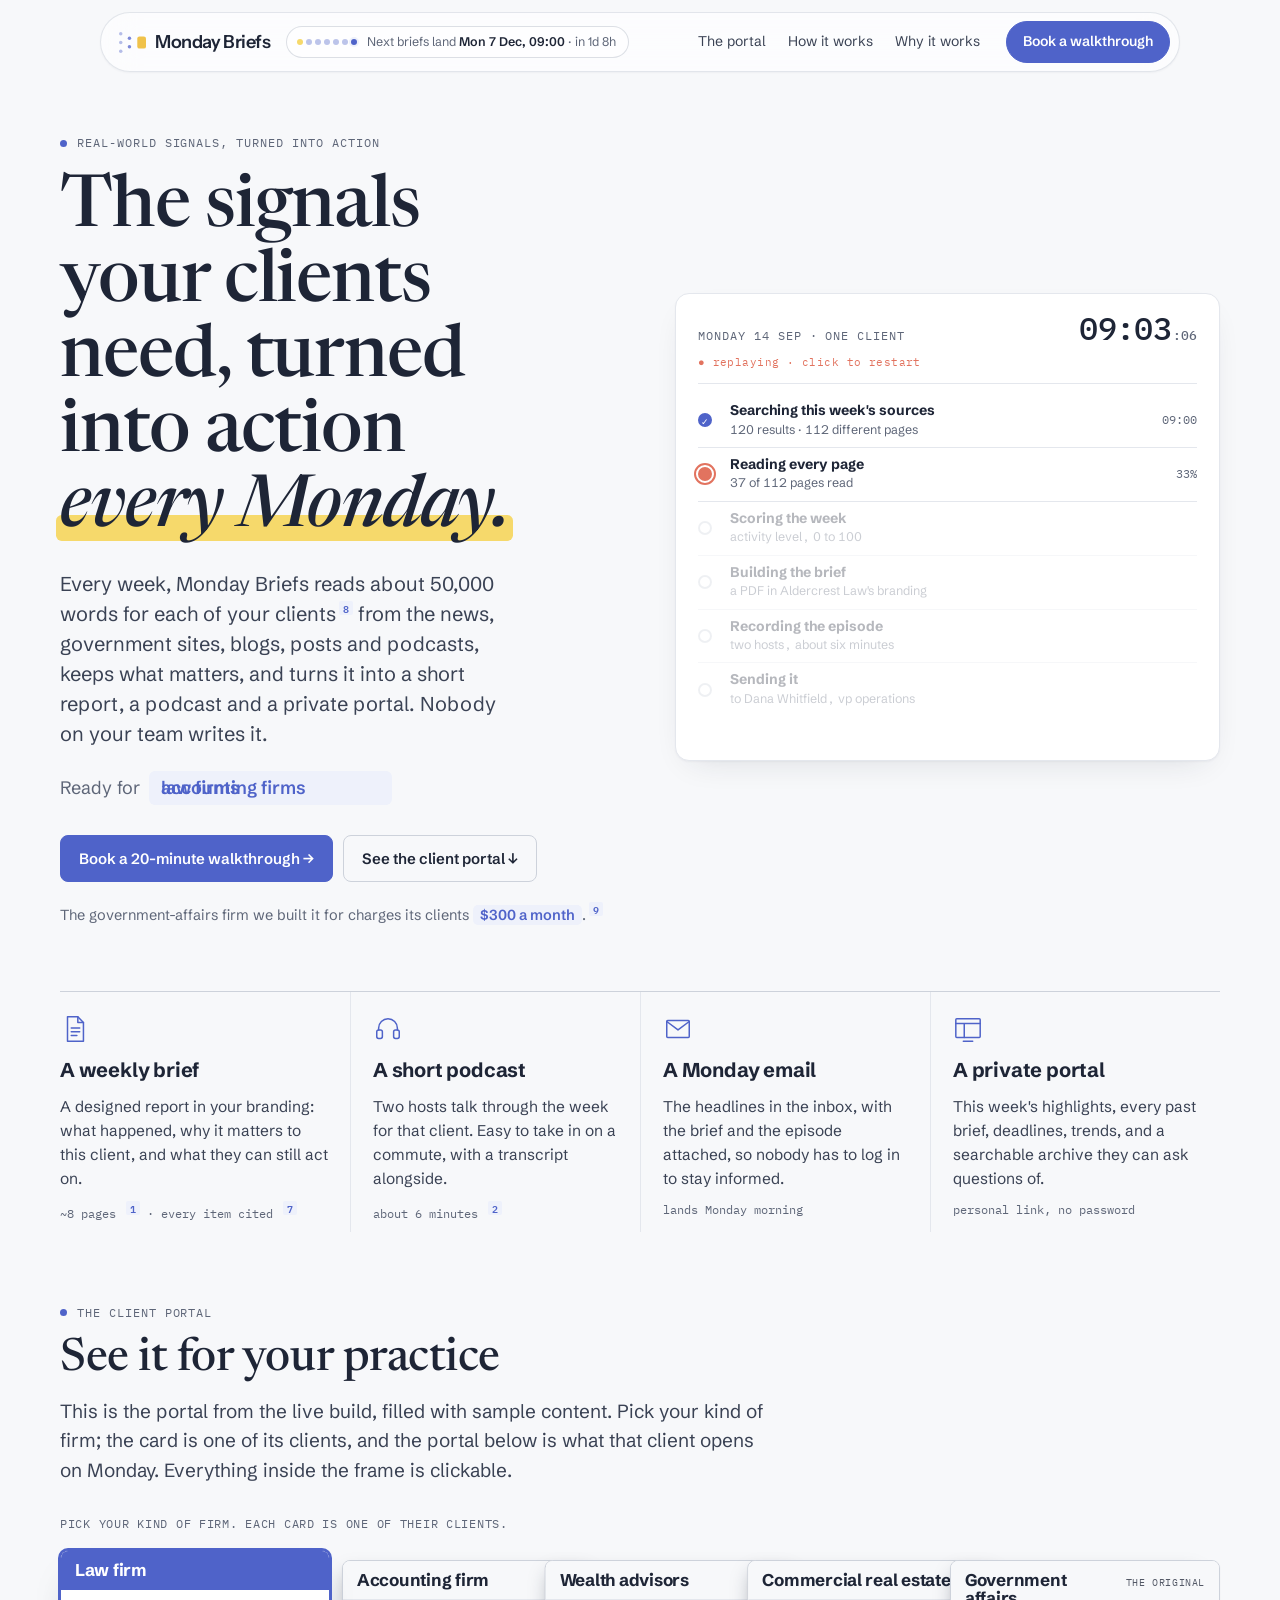
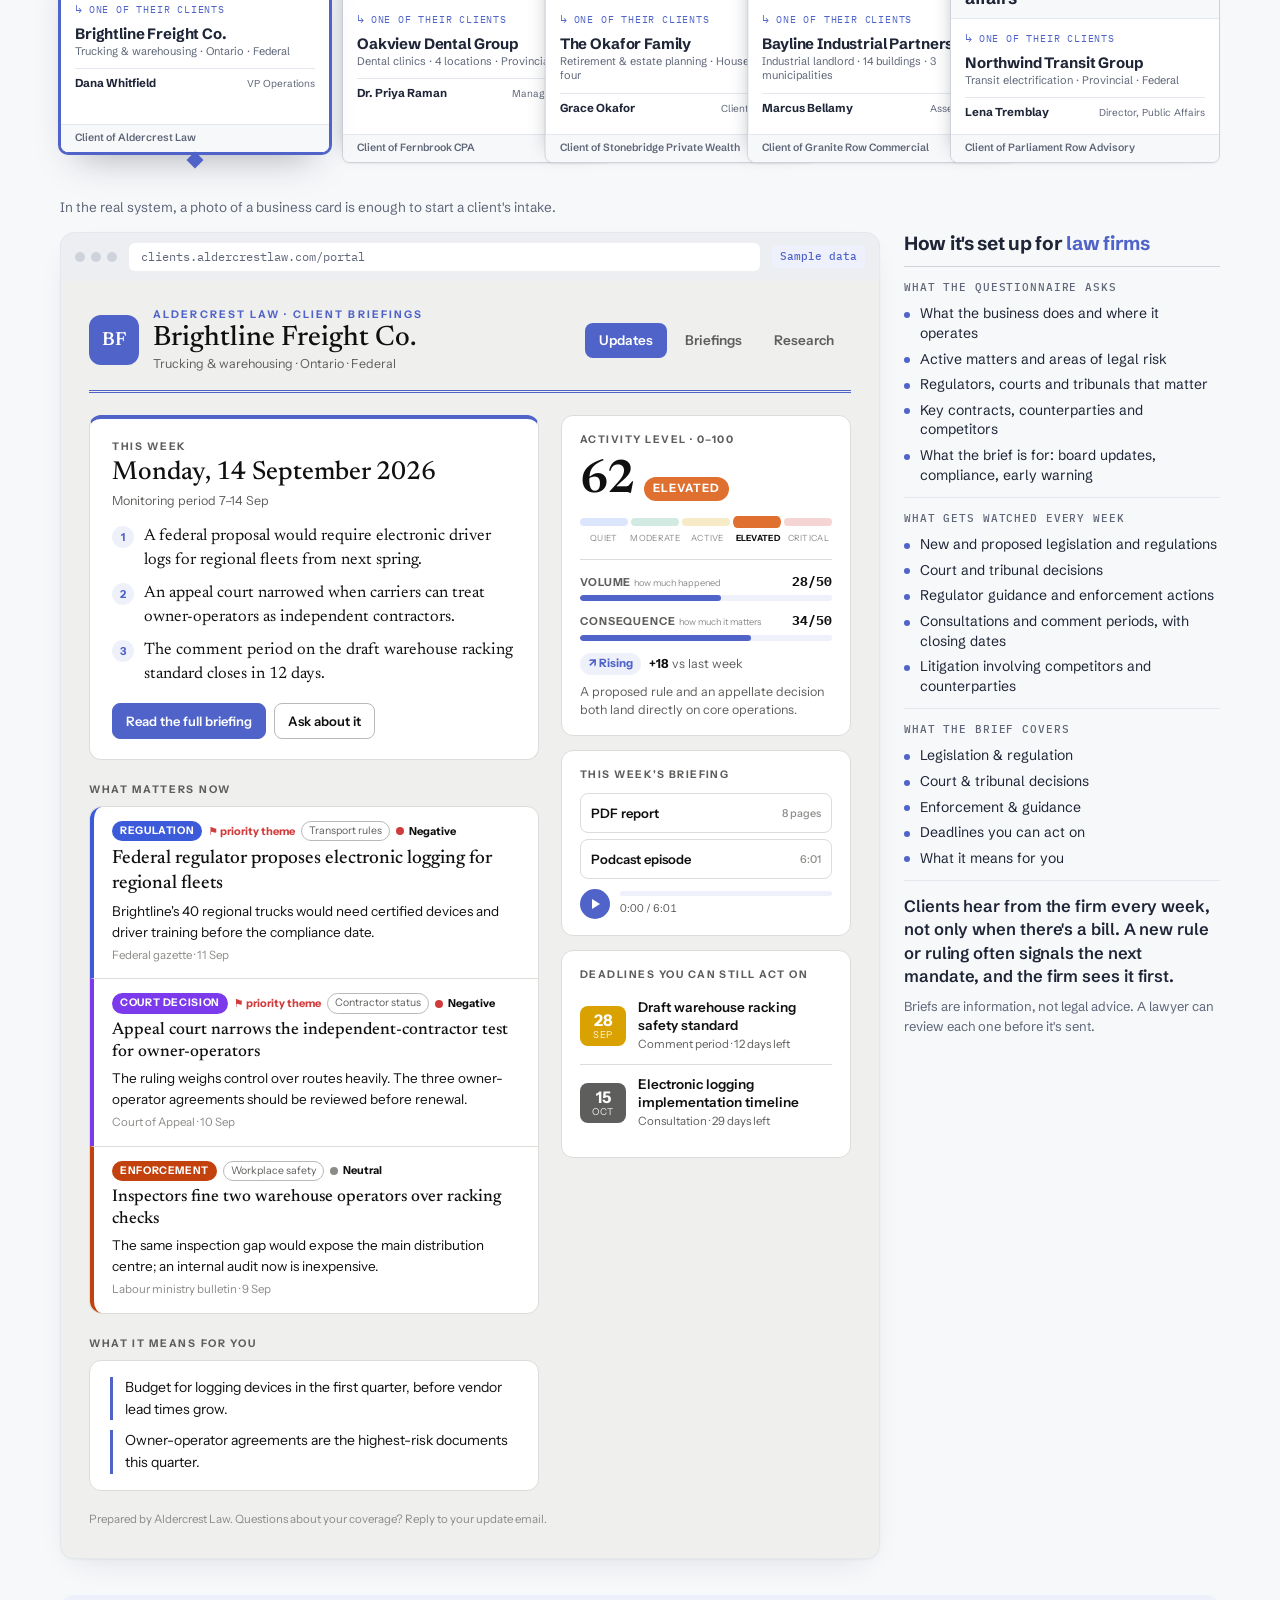
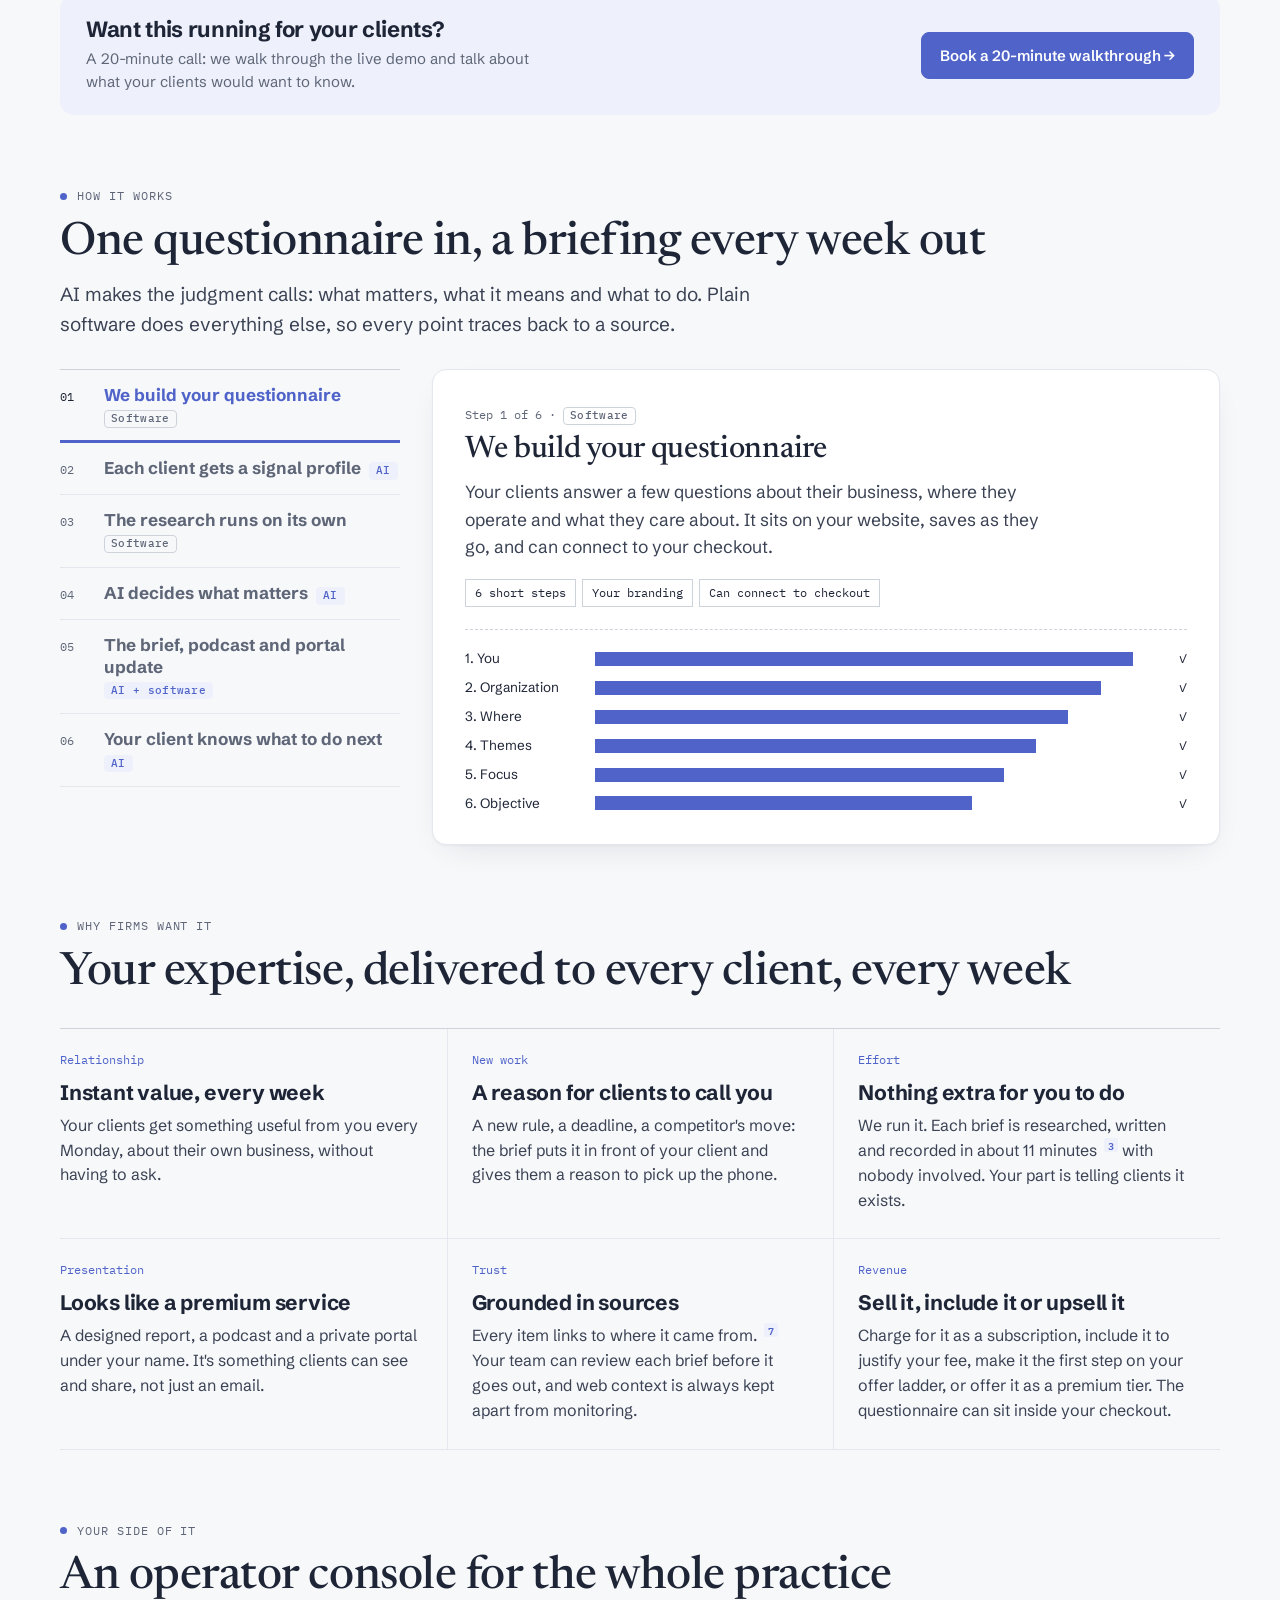
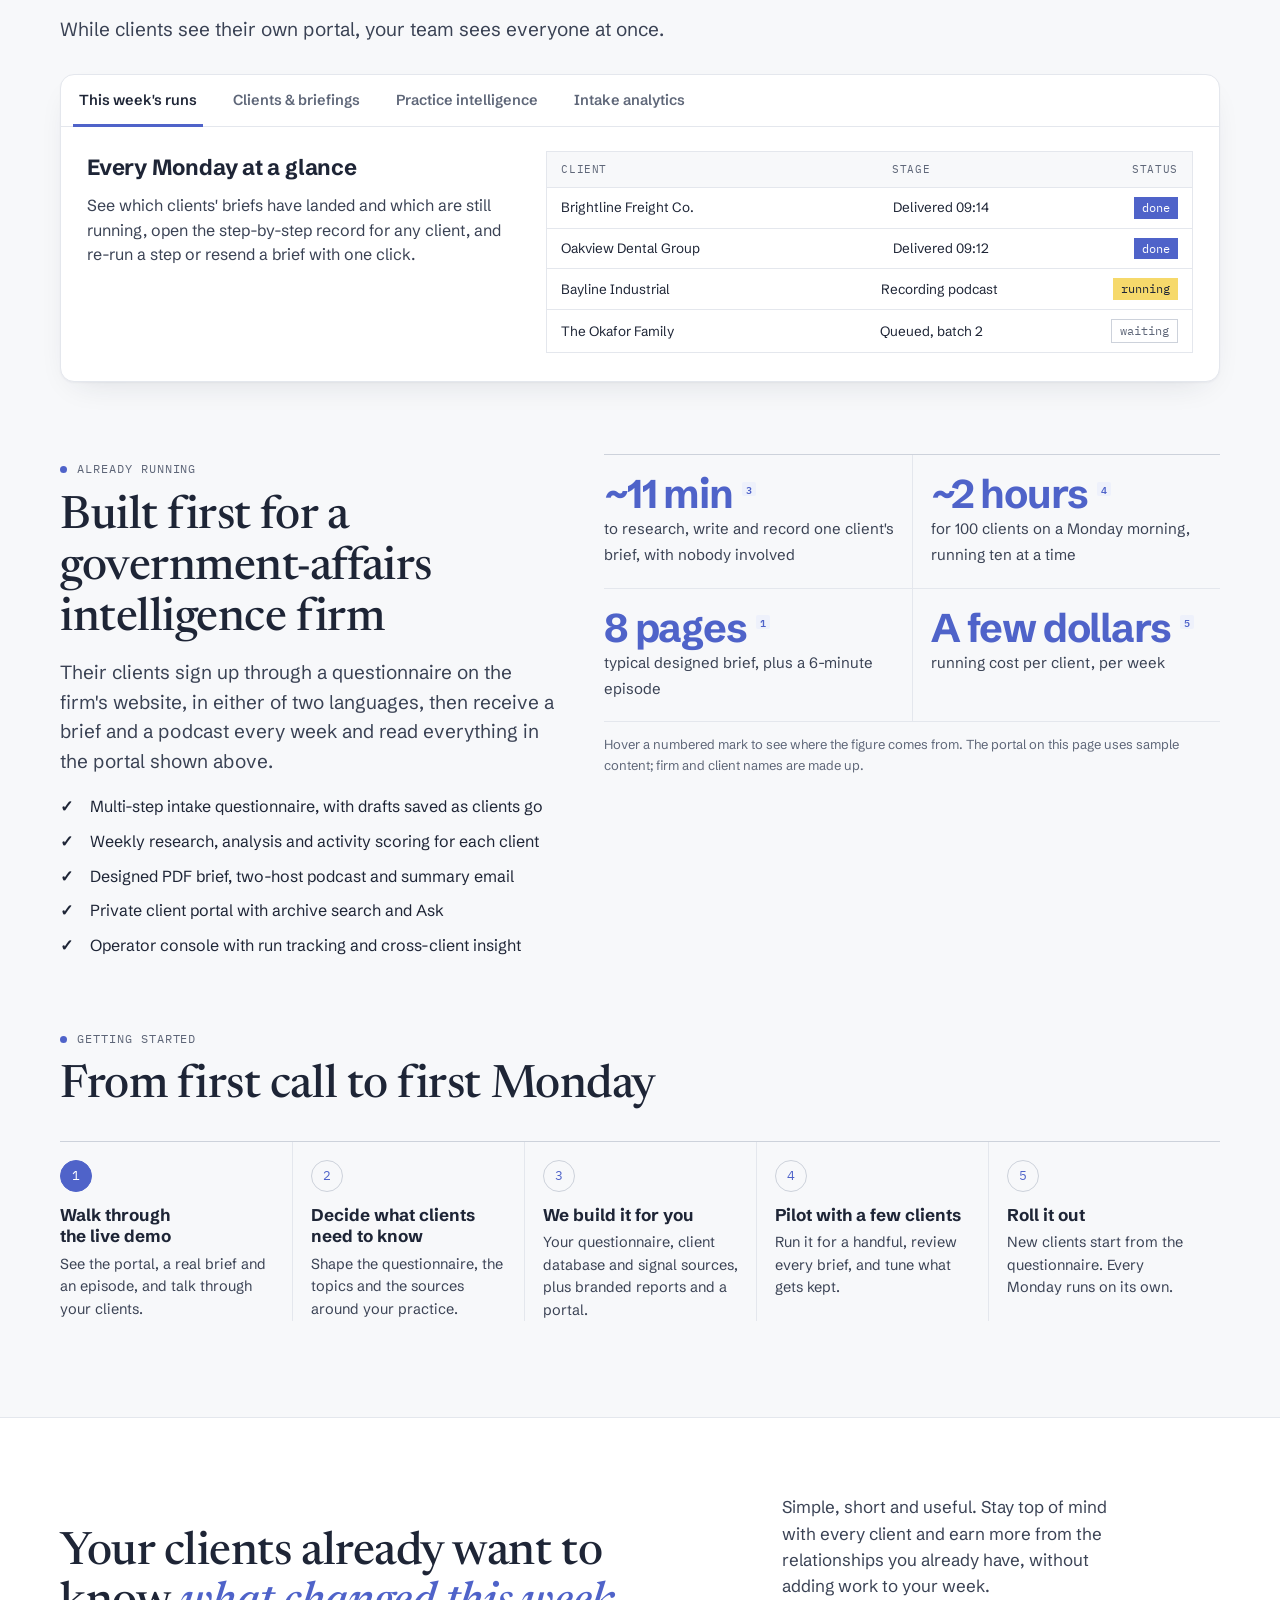
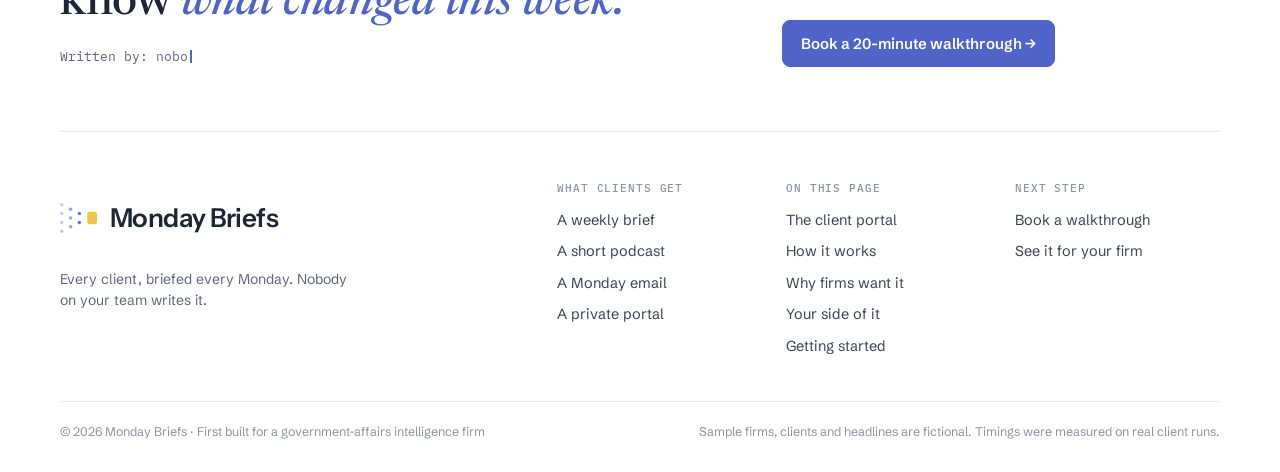
==== index.html @ 75ee5126 "New Monday Briefs logo from the design handoff (1B) Nine indigo source dots narrowing into one gold " ====
<!DOCTYPE html>
<html lang="en">
<head>
<meta charset="utf-8">
<meta name="viewport" content="width=device-width, initial-scale=1, viewport-fit=cover">
<title>Monday Briefs</title>
<meta name="description" content="Every week, Monday Briefs reads about 50,000 words for each of your clients from the news, government sites, blogs, posts and podcasts, and turns what matters into a short report, a podcast and a private portal. Nobody on your team writes it.">
<meta name="theme-color" content="#F7F8FA">
<link rel="icon" href="/favicon.svg" type="image/svg+xml">
<link rel="icon" type="image/png" sizes="32x32" href="/favicon-32.png">
<link rel="apple-touch-icon" href="/apple-touch-icon.png">
<meta property="og:type" content="website">
<meta property="og:title" content="Monday Briefs">
<meta property="og:description" content="The signals your clients need, turned into action every Monday. Nobody on your team writes it.">
<meta property="og:url" content="https://mondaybriefs.com/">
<meta property="og:site_name" content="Monday Briefs">
<meta property="og:image" content="https://mondaybriefs.com/og.png">
<link rel="canonical" href="https://mondaybriefs.com/">
<meta name="twitter:card" content="summary_large_image">
<link rel="preconnect" href="https://fonts.googleapis.com">
<link rel="preconnect" href="https://fonts.gstatic.com" crossorigin>
<link href="https://fonts.googleapis.com/css2?family=Schibsted+Grotesk:wght@400;500;600;700;800&family=IBM+Plex+Mono:wght@400;500&family=Instrument+Sans:wght@400;500;600;700&family=Newsreader:ital,opsz,wght@0,6..72,400;0,6..72,500;0,6..72,600;1,6..72,500&display=swap" rel="stylesheet">
<style>
html { padding-top: env(safe-area-inset-top, 0px); padding-bottom: env(safe-area-inset-bottom, 0px); }
body { margin: 0; }
img { max-width: 100%; }
[hidden] { display: none !important; }
</style>
<style>
:root {
  --ground: #F7F8FA;
  --surface: #FFFFFF;
  --ink: #1E2536;
  --ink-2: #3A4254;
  --slate: #5E6678;
  --faint: #8C93A3;
  --line: #E4E7ED;
  --line-2: #CDD2DB;
  --accent: #4F63C9;
  --accent-deep: #3F51AE;
  --on-accent: #FFFFFF;
  --accent-soft: rgba(79, 99, 201, 0.10);
  --accent-tint: #EEF1FB;
  --butter: #F6D96B;
  --butter-soft: rgba(246, 217, 107, 0.5);
  --coral: #E2735F;
  --on-ink: #FFFFFF;
  --frame: #ECEEF2;
  --shadow: 0 1px 2px rgba(30, 37, 54, 0.04), 0 12px 32px -16px rgba(30, 37, 54, 0.16);
  --pv-bg: #EFEFEE; --pv-card: #FFFFFF; --pv-border: #DCDCDA; --pv-border-2: #B9B9B6; --pv-text: #101010; --pv-muted: #5E5E5C;
  --pv-faint: #8B8B88; --pv-accent: #0B0B0B; --pv-accent-ink: #FFFFFF; --pv-soft: rgba(11, 11, 11, 0.055);
  --pv-b1: #E3E3E1; --pv-b2: #C9C9C6; --pv-b3: #9D9D9A; --pv-b4: #5E5E5C; --pv-b5: #101010;
  --display: "Schibsted Grotesk", "Helvetica Neue", Arial, sans-serif;
  --mono: "IBM Plex Mono", ui-monospace, "SF Mono", Menlo, monospace;
  --pv-sans: "Instrument Sans", ui-sans-serif, system-ui, -apple-system, "Segoe UI", sans-serif;
  --pv-serif: Newsreader, "Iowan Old Style", Charter, Georgia, serif;
  --ease: cubic-bezier(0.2, 0.7, 0.2, 1);
}
@media (prefers-color-scheme: dark) {
  :root:not([data-theme="light"]) {
    --ground: #12151C; --surface: #1A1E27; --ink: #E6E8EE; --ink-2: #C5CAD6; --slate: #9AA1B0; --faint: #737A8A;
    --line: #262B36; --line-2: #384050; --accent: #8C9DF0; --accent-deep: #A5B2F5; --on-accent: #12151C;
    --accent-soft: rgba(140, 157, 240, 0.12); --accent-tint: #232A45;
    --butter: #EBCB5A; --butter-soft: rgba(235, 203, 90, 0.22); --coral: #F08A78; --on-ink: #12151C;
    --frame: #20242E; --shadow: 0 1px 2px rgba(0, 0, 0, 0.3), 0 12px 32px -16px rgba(0, 0, 0, 0.6);
    --pv-bg: #121212; --pv-card: #1A1A1A; --pv-border: #2E2E2E; --pv-border-2: #4A4A48; --pv-text: #ECECEA; --pv-muted: #A6A6A3;
    --pv-faint: #7E7E7B; --pv-accent: #ECECEA; --pv-accent-ink: #0B0B0B; --pv-soft: rgba(236, 236, 234, 0.07);
    --pv-b1: #2A2A2A; --pv-b2: #444442; --pv-b3: #6E6E6B; --pv-b4: #A6A6A3; --pv-b5: #ECECEA;
  }
}
:root[data-theme="dark"] {
  --ground: #12151C; --surface: #1A1E27; --ink: #E6E8EE; --ink-2: #C5CAD6; --slate: #9AA1B0; --faint: #737A8A;
  --line: #262B36; --line-2: #384050; --accent: #8C9DF0; --accent-deep: #A5B2F5; --on-accent: #12151C;
  --accent-soft: rgba(140, 157, 240, 0.12); --accent-tint: #232A45;
  --butter: #EBCB5A; --butter-soft: rgba(235, 203, 90, 0.22); --coral: #F08A78; --on-ink: #12151C;
  --frame: #20242E; --shadow: 0 1px 2px rgba(0, 0, 0, 0.3), 0 12px 32px -16px rgba(0, 0, 0, 0.6);
  --pv-bg: #121212; --pv-card: #1A1A1A; --pv-border: #2E2E2E; --pv-border-2: #4A4A48; --pv-text: #ECECEA; --pv-muted: #A6A6A3;
  --pv-faint: #7E7E7B; --pv-accent: #ECECEA; --pv-accent-ink: #0B0B0B; --pv-soft: rgba(236, 236, 234, 0.07);
  --pv-b1: #2A2A2A; --pv-b2: #444442; --pv-b3: #6E6E6B; --pv-b4: #A6A6A3; --pv-b5: #ECECEA;
}
:root {
  --pv-accent: #4F63C9; --pv-accent-ink: #FFFFFF; --pv-soft: rgba(79, 99, 201, 0.09); --pv-tint: rgba(79, 99, 201, 0.05);
  --pvb-quiet: #5B8DEF; --pvb-moderate: #2E9E7A; --pvb-active: #D9A200; --pvb-elevated: #E0702F; --pvb-critical: #D23B3B;
  --pvc-gov: #3B5BDB; --pvc-media: #0E8C8C; --pvc-proc: #C48A00; --pvc-stake: #7C3AED; --pvc-comp: #C2410C;
  --pvs-positive: #2E9E7A; --pvs-negative: #D23B3B; --pvs-mixed: #D9A200; --pvs-neutral: #8B8B88;
  --pvu-now: #D23B3B; --pvu-soon: #D9A200; --pvu-later: #5E5E5C;
}
@media (prefers-color-scheme: dark) {
  :root:not([data-theme="light"]) {
  --pv-accent: #8C9DF0; --pv-accent-ink: #12151C; --pv-soft: rgba(140, 157, 240, 0.14); --pv-tint: rgba(140, 157, 240, 0.08);
  --pvb-quiet: #7FA3FF; --pvb-moderate: #4CC29A; --pvb-active: #E8BC2E; --pvb-elevated: #F08A4B; --pvb-critical: #F06060;
  --pvc-gov: #8AA0FF; --pvc-media: #4FC3C3; --pvc-proc: #E8BC2E; --pvc-stake: #B48CFF; --pvc-comp: #F0905C;
  --pvs-positive: #4CC29A; --pvs-negative: #F06060; --pvs-mixed: #E8BC2E; --pvs-neutral: #A6A6A3;
  --pvu-now: #F06060; --pvu-soon: #E8BC2E; --pvu-later: #A6A6A3;
  }
}
:root[data-theme="dark"] {
  --pv-accent: #8C9DF0; --pv-accent-ink: #12151C; --pv-soft: rgba(140, 157, 240, 0.14); --pv-tint: rgba(140, 157, 240, 0.08);
  --pvb-quiet: #7FA3FF; --pvb-moderate: #4CC29A; --pvb-active: #E8BC2E; --pvb-elevated: #F08A4B; --pvb-critical: #F06060;
  --pvc-gov: #8AA0FF; --pvc-media: #4FC3C3; --pvc-proc: #E8BC2E; --pvc-stake: #B48CFF; --pvc-comp: #F0905C;
  --pvs-positive: #4CC29A; --pvs-negative: #F06060; --pvs-mixed: #E8BC2E; --pvs-neutral: #A6A6A3;
  --pvu-now: #F06060; --pvu-soon: #E8BC2E; --pvu-later: #A6A6A3;
}

* { box-sizing: border-box; }
html { scroll-behavior: smooth; }
body { background: var(--ground); color: var(--ink); font-family: var(--display); font-size: 17px; line-height: 1.55; padding-inline: 20px; padding-block: 0; -webkit-font-smoothing: antialiased; }
h1, h2, h3, h4 { margin: 0; text-wrap: balance; }
p { margin: 0; }
button, input { font: inherit; color: inherit; }
:focus-visible { outline: 1px solid var(--line-2); outline-offset: 3px; }
.wrap { max-width: 1160px; margin: 0 auto; }
.narrow { max-width: 720px; }
.mono { font-family: var(--mono); }
.rv { transition: transform 0.8s var(--ease), opacity 0.8s var(--ease); }
.rv.pre { transform: translateY(24px); opacity: 0.35; }

/* top bar */

/* bands */
.band { margin-inline: -20px; padding-inline: 20px; }
.band-soft { background: transparent; color: var(--ink); }

/* sticky header: frosted, with the next Monday */
.site-head { position: sticky; top: env(safe-area-inset-top, 0px); z-index: 40; padding-top: 12px; pointer-events: none; }
.site-head.scrolled .site-head-in { background: color-mix(in srgb, var(--surface) 80%, transparent); border-color: color-mix(in srgb, var(--line-2) 70%, transparent); box-shadow: 0 12px 32px -16px rgba(30, 37, 54, 0.28); }
.site-head-in { pointer-events: auto; max-width: 1080px; margin: 0 auto; height: 60px; padding: 0 9px 0 18px; display: flex; align-items: center; gap: 16px; border-radius: 999px; background: color-mix(in srgb, var(--surface) 62%, transparent); -webkit-backdrop-filter: saturate(1.6) blur(18px); backdrop-filter: saturate(1.6) blur(18px); border: 1px solid color-mix(in srgb, var(--line-2) 55%, transparent); box-shadow: 0 1px 2px rgba(30, 37, 54, 0.04); transition: background-color 0.3s, border-color 0.3s, box-shadow 0.3s; }
.brand { display: inline-flex; align-items: center; gap: 9px; color: var(--ink); text-decoration: none; flex: none; }
.brand .mb-mark { height: 21px; width: 27px; }
.brand-word { font-family: var(--pv-sans); font-size: 18px; font-weight: 600; letter-spacing: -0.024em; line-height: 1; white-space: nowrap; }
.nextbrief { display: inline-flex; align-items: center; gap: 10px; padding: 5px 12px 5px 10px; border: 1px solid color-mix(in srgb, var(--line-2) 70%, transparent); border-radius: 999px; background: color-mix(in srgb, var(--surface) 50%, transparent); font-size: 12.5px; color: var(--slate); white-space: nowrap; min-width: 0; }
.nextbrief b { color: var(--ink); font-weight: 600; }
.week { display: inline-grid; grid-template-columns: repeat(7, 6px); gap: 3px; flex: none; }
.week i { width: 6px; height: 6px; border-radius: 50%; background: var(--line-2); transition: background-color 0.3s, box-shadow 0.3s; }
.week i.past { background: color-mix(in srgb, var(--accent) 38%, var(--surface)); }
.week i.today { background: var(--accent); box-shadow: 0 0 0 2px var(--accent-tint); }
.week i[data-d="0"] { background: var(--butter); }
.site-head.landing .week i[data-d="0"] { animation: dotpulse 1.3s ease-out infinite; }
@keyframes dotpulse { from { box-shadow: 0 0 0 0 var(--butter); } to { box-shadow: 0 0 0 7px transparent; } }
.nb-short, .cta-short { display: none; }
.site-nav { margin-left: auto; display: flex; gap: 2px; flex: none; }
.site-nav a { color: var(--ink-2); text-decoration: none; font-size: 14px; white-space: nowrap; padding: 6px 10px; border-radius: 8px; transition: background-color 0.2s, color 0.2s; }
.site-nav a:hover, .site-nav a:focus-visible { background: var(--accent-soft); color: var(--accent); }
.site-head .head-cta { padding: 9px 16px; font-size: 14px; flex: none; border-radius: 999px; }
.site-head .head-cta:hover { transform: none; background: var(--accent-deep); border-color: var(--accent-deep); }
@media (max-width: 1120px) { .site-nav { display: none; } .nextbrief { margin-right: auto; } }
@media (max-width: 640px) { .nb-long { display: none; } .nb-short { display: inline; } .cta-long { display: none; } .cta-short { display: inline; } }
@media (max-width: 640px) { .site-head { padding-top: 10px; } .site-head-in { height: 54px; padding: 0 7px 0 14px; gap: 10px; } }
@media (max-width: 440px) { .brand-word { display: none; } }

/* hero */
.hero { display: grid; grid-template-columns: 1.02fr 0.98fr; gap: 48px; align-items: center; padding-block: 56px 64px; }
.eyebrow { font-family: var(--mono); font-size: 12px; letter-spacing: 0.08em; text-transform: uppercase; color: var(--slate); display: inline-flex; align-items: center; gap: 10px; }
.eyebrow::before { content: ""; width: 7px; height: 7px; border-radius: 50%; background: var(--accent); }
.hero .eyebrow { color: var(--slate); }
h1 { font-family: var(--pv-serif); font-size: clamp(40px, 5.8vw, 72px); line-height: 1.04; letter-spacing: -0.015em; font-weight: 500; margin-top: 18px; }
.mark { font-style: italic; position: relative; z-index: 0; white-space: nowrap; }
.mark::after { content: ""; position: absolute; z-index: -1; left: -0.05em; right: -0.05em; bottom: 0.06em; height: 0.36em; border-radius: 0.08em; background: var(--butter); transform-origin: 0 50%; animation: sweep 0.8s var(--ease) 0.6s backwards; }
@keyframes sweep { from { transform: scaleX(0); } }
.hero-sub { font-size: 20px; line-height: 1.5; color: var(--ink-2); max-width: 38ch; margin-top: 22px; }
.cycle { display: grid; gap: 8px; margin-top: 22px; font-size: 18px; color: var(--slate); }
.cycle-btn { border: 0; background: var(--accent-tint); color: var(--accent); padding: 3px 12px; font-weight: 600; cursor: pointer; border-radius: 6px; transition: transform 0.2s var(--ease); display: inline-grid; text-align: left; vertical-align: baseline; margin-left: 4px; }
.cycle-btn:hover { transform: translateY(-1px); }
.cycle-btn span { grid-area: 1 / 1; visibility: hidden; white-space: nowrap; }
.cycle-btn span.on { visibility: visible; animation: wordin 0.45s var(--ease); }
@keyframes wordin { from { transform: translateY(40%); opacity: 0; } }
.hero-cta { display: flex; flex-wrap: wrap; gap: 10px; margin-top: 30px; }
.proof-line { margin-top: 20px; font-size: 14.5px; line-height: 1.6; color: var(--slate); text-wrap: pretty; }
.proof-price { font-weight: 600; color: var(--accent); background: var(--accent-tint); padding: 1px 7px; border-radius: 5px; white-space: nowrap; }
.btn { display: inline-flex; align-items: center; gap: 8px; padding: 11px 18px; border-radius: 8px; font-size: 15px; font-weight: 600; border: 1px solid var(--ink); background: var(--ink); color: var(--on-ink); text-decoration: none; cursor: pointer; transition: transform 0.18s var(--ease), background-color 0.2s, color 0.2s; }
.btn:hover { transform: translateY(-2px); }
.btn.ghost { background: transparent; color: var(--ink); }
.btn-accent { background: var(--accent); border-color: var(--accent); color: var(--on-accent); }
.cta-strip { margin-top: 36px; background: var(--accent-tint); border: 0; border-radius: 14px; padding: 22px 26px; display: flex; flex-wrap: wrap; align-items: center; justify-content: space-between; gap: 14px 24px; }
.cta-strip h3 { font-size: 22px; font-weight: 700; letter-spacing: -0.015em; line-height: 1.15; }
.cta-strip p { font-size: 15px; color: var(--slate); margin-top: 4px; max-width: 52ch; }
.hero .btn { background: var(--accent); color: var(--on-accent); border-color: var(--accent); }
.hero .btn.ghost { background: transparent; color: var(--ink); border-color: var(--line-2); }

/* the Monday board */
.board { background: var(--surface); color: var(--ink); border: 1px solid var(--line); border-radius: 14px; box-shadow: var(--shadow); padding: 18px 22px 16px; display: grid; gap: 10px; animation: boardin 0.9s var(--ease) 0.2s backwards; }
@keyframes boardin { from { transform: translateY(28px); opacity: 0; } }
.board-top { display: flex; align-items: baseline; flex-wrap: wrap; gap: 6px 14px; border-bottom: 1px solid var(--line); padding-bottom: 10px; }
.board-day { font-family: var(--mono); font-size: 12px; letter-spacing: 0.08em; text-transform: uppercase; color: var(--slate); }
.board-clock { font-family: var(--mono); font-size: 32px; font-weight: 500; letter-spacing: -0.02em; line-height: 1; font-variant-numeric: tabular-nums; margin-left: auto; }
.board-clock small { font-size: 13px; margin-left: 2px; color: var(--slate); letter-spacing: 0; }
.board-live { border: 0; background: transparent; font-family: var(--mono); font-size: 11px; letter-spacing: 0.04em; color: var(--coral); cursor: pointer; padding: 2px 0; width: 100%; text-align: left; }
.board-live.done { color: var(--slate); }
.board-rows { list-style: none; margin: 0; padding: 0; display: grid; }
.brow { display: grid; grid-template-columns: 22px minmax(0, 1fr) auto; gap: 10px; align-items: center; padding: 8px 0; border-bottom: 1px solid var(--line); min-height: 48px; transition: opacity 0.35s; }
.brow:last-child { border-bottom: 0; }
.brow[data-state="pending"] { opacity: 0.32; }
.brow-dot { width: 14px; height: 14px; border-radius: 50%; border: 2px solid var(--line-2); display: grid; place-items: center; font-size: 9px; color: #fff; position: relative; transition: background-color 0.25s, border-color 0.25s; }
.brow[data-state="running"] .brow-dot { border-color: var(--coral); background: var(--coral); }
.brow[data-state="running"] .brow-dot::before { content: ""; position: absolute; inset: -6px; border-radius: 50%; border: 2px solid var(--coral); animation: pulse 1.1s ease-out infinite; }
@keyframes pulse { from { transform: scale(0.7); opacity: 1; } to { transform: scale(1.4); opacity: 0; } }
.brow[data-state="done"] .brow-dot { background: var(--accent); border-color: var(--accent); }
.brow[data-state="done"] .brow-dot::after { content: "✓"; }
.brow-main b { display: block; font-size: 14px; font-weight: 700; line-height: 1.25; }
.brow-main span { display: block; font-size: 12.5px; color: var(--slate); font-variant-numeric: tabular-nums; min-height: 1.3em; white-space: nowrap; overflow: hidden; text-overflow: ellipsis; }
.brow-side { font-family: var(--mono); font-size: 12px; color: var(--slate); text-align: right; font-variant-numeric: tabular-nums; min-width: 64px; }
.chip { display: inline-block; background: var(--accent-tint); color: var(--accent); font-weight: 600; padding: 2px 7px; font-size: 11px; border-radius: 4px; font-family: var(--display); animation: popin 0.35s var(--ease) backwards; }
@keyframes popin { from { transform: scale(0.4); opacity: 0; } }
.score { font-family: var(--display); font-size: 24px; font-weight: 700; color: var(--ink); letter-spacing: -0.02em; line-height: 1; }
.wave { display: inline-flex; align-items: center; gap: 2px; height: 16px; vertical-align: middle; margin-right: 6px; }
.wave i { width: 2px; background: var(--accent); border-radius: 1px; height: 30%; }
.wave.on i { animation: wave 1.1s ease-in-out infinite; animation-delay: calc(var(--i) * -0.09s); }
@keyframes wave { 0%, 100% { height: 25%; } 50% { height: 100%; } }
.mailcard { display: inline-grid; gap: 1px; text-align: left; border: 1px solid var(--line); border-left: 3px solid var(--accent); padding: 5px 8px; border-radius: 3px; max-width: 210px; font-family: var(--display); animation: popin 0.4s var(--ease) backwards; }
.mailcard b { font-size: 11.5px; line-height: 1.25; display: block; white-space: nowrap; overflow: hidden; text-overflow: ellipsis; color: var(--ink); }
.mailcard span { font-size: 10.5px; color: var(--slate); }
.board-foot { font-size: 13px; color: var(--slate); min-height: 1.4em; margin: 0; }
.board-foot b { color: var(--ink); }

/* sections */
section { padding-block: 72px 0; scroll-margin-top: 92px; }
.sec-top { display: grid; gap: 12px; margin-bottom: 30px; }
h2 { font-family: var(--pv-serif); font-size: clamp(30px, 4vw, 46px); line-height: 1.1; letter-spacing: -0.01em; font-weight: 500; }
.lede { font-size: 19px; line-height: 1.55; color: var(--ink-2); max-width: 60ch; }

/* deliverables */
.gets { display: grid; grid-template-columns: repeat(4, 1fr); gap: 0; border-top: 1px solid var(--line-2); }
.get { padding: 22px 22px 8px 0; display: grid; gap: 10px; align-content: start; }
.get + .get { padding-left: 22px; border-left: 1px solid var(--line); }
.get svg { width: 30px; height: 30px; }
.get svg * { fill: none; stroke: var(--accent); stroke-width: 1.6; stroke-linecap: round; stroke-linejoin: round; }
.get h3 { font-size: 20px; font-weight: 700; letter-spacing: -0.01em; }
.get p { font-size: 15.5px; color: var(--ink-2); }
.get .spec { font-family: var(--mono); font-size: 12px; color: var(--slate); }

/* pick a client */
.pick { margin-bottom: 14px; }
.pick-k { font-family: var(--mono); font-size: 12px; letter-spacing: 0.06em; text-transform: uppercase; color: var(--slate); margin-bottom: 8px; }
.cards { display: flex; flex-wrap: wrap; gap: 12px; padding: 12px 0 20px; }
.cards.js-deck { display: block; position: relative; padding: 0; margin: 4px 0 8px; height: 230px; transition: height 0.4s var(--ease); }
.card { flex: 0 0 236px; background: var(--surface); border: 1px solid var(--line-2); border-radius: 8px; padding: 0; text-align: left; cursor: pointer; display: grid; grid-template-rows: auto 1fr auto; position: relative; box-shadow: -10px 0 18px -14px rgba(30, 37, 54, 0.35), 0 1px 2px rgba(30, 37, 54, 0.06); transition: transform 0.5s cubic-bezier(0.2, 0.8, 0.2, 1), box-shadow 0.3s, border-color 0.25s; }
.cards.js-deck .card { position: absolute; top: 18px; left: 0; }
.card.is-focus { box-shadow: 0 1px 2px rgba(30, 37, 54, 0.06), 0 20px 36px -18px rgba(30, 37, 54, 0.38); }
.card[aria-checked="true"] { border-color: var(--accent); box-shadow: 0 0 0 2px var(--accent), 0 20px 36px -18px rgba(30, 37, 54, 0.38); }
.card[aria-checked="true"]::after { content: ""; position: absolute; left: 50%; bottom: -14px; width: 12px; height: 12px; background: var(--accent); transform: translateX(-50%) rotate(45deg); }
.card-head { display: flex; justify-content: space-between; align-items: baseline; gap: 8px; padding: 10px 14px; background: var(--ground); color: var(--ink); border-bottom: 1px solid var(--line); border-radius: 7px 7px 0 0; transition: background-color 0.25s, color 0.25s; }
.card[aria-checked="true"] .card-head { background: var(--accent); color: var(--on-accent); border-bottom-color: var(--accent); }
.card-kind { font-size: 17px; font-weight: 700; letter-spacing: -0.015em; line-height: 1.1; }
.card-note { font-family: var(--mono); font-size: 10px; letter-spacing: 0.06em; text-transform: uppercase; opacity: 0.75; white-space: nowrap; }
.card-body { padding: 10px 14px 12px; display: grid; gap: 2px; align-content: start; }
.card-eyebrow { font-family: var(--mono); font-size: 10px; letter-spacing: 0.08em; text-transform: uppercase; color: var(--accent); display: flex; align-items: center; gap: 6px; }
.card-eyebrow::before { content: "↳"; font-size: 12px; }
.card-org { font-size: 15px; font-weight: 700; line-height: 1.15; letter-spacing: -0.01em; margin-top: 4px; }
.card-sub { font-size: 11px; color: var(--slate); line-height: 1.3; }
.card-who { display: flex; justify-content: space-between; align-items: baseline; gap: 8px; border-top: 1px solid var(--line); padding-top: 6px; margin-top: 8px; min-width: 0; }
.card-who b { font-size: 11.5px; font-weight: 700; white-space: nowrap; }
.card-who span { font-size: 10px; color: var(--slate); white-space: nowrap; overflow: hidden; text-overflow: ellipsis; }
.card-foot { font-size: 10.5px; font-weight: 600; background: var(--ground); color: var(--slate); border-top: 1px solid var(--line); padding: 5px 14px; border-radius: 0 0 7px 7px; }
.cards.deck-v .card { top: 0; }
.cards.deck-v .card[aria-checked="true"]::after { display: none; }
.pick-note { font-size: 13.5px; color: var(--slate); }

/* browser frame */
.frame { background: var(--frame); border: 1px solid var(--line); box-shadow: var(--shadow); border-radius: 14px; overflow: hidden; }
.frame-bar { display: flex; align-items: center; gap: 12px; padding: 10px 14px; }
.dots { display: flex; gap: 6px; }
.dots i { width: 10px; height: 10px; border-radius: 50%; background: var(--line-2); }
.url { flex: 1; min-width: 0; background: var(--surface); border-radius: 6px; padding: 5px 12px; font-family: var(--mono); font-size: 12px; color: var(--slate); white-space: nowrap; overflow: hidden; text-overflow: ellipsis; }
.sample { font-family: var(--mono); font-size: 11px; font-weight: 500; background: var(--accent-tint); color: var(--accent); padding: 3px 8px; border-radius: 4px; white-space: nowrap; }

/* ===== portal replica (mirrors src/portal.css + portal-color.css) ===== */
.pv { background: var(--pv-bg); color: var(--pv-text); font-family: var(--pv-sans); font-size: 14.5px; line-height: 1.55; padding: 26px 28px 30px; }
.pv button { font-family: var(--pv-sans); }
.pv-head { display: flex; flex-wrap: wrap; justify-content: space-between; align-items: center; gap: 14px; padding-bottom: 16px; margin-bottom: 22px; border-bottom: 3px double var(--pv-accent); }
.pv-ident { display: flex; gap: 14px; align-items: center; min-width: 0; }
.pv-mono { width: 50px; height: 50px; flex: none; border-radius: 12px; display: grid; place-items: center; background: var(--pv-accent); color: var(--pv-accent-ink); font-family: var(--pv-serif); font-weight: 600; font-size: 19px; }
.pv-brand { font-size: 10.5px; font-weight: 700; letter-spacing: 0.2em; text-transform: uppercase; color: var(--pv-accent); }
.pv-org { font-family: var(--pv-serif); font-weight: 500; font-size: 28px; line-height: 1.1; }
.pv-orgsub { font-size: 12.5px; color: var(--pv-muted); }
.pv-nav { position: relative; display: flex; gap: 4px; padding: 3px; }
.pv-tab { border: 0; background: transparent; padding: 7px 14px; font-size: 13.5px; font-weight: 600; cursor: pointer; color: var(--pv-muted); position: relative; z-index: 1; border-radius: 8px; transition: color 0.25s, background-color 0.2s; }
.pv-tab:hover { color: var(--pv-accent); background: var(--pv-soft); }
.pv-tab[aria-selected="true"] { color: var(--pv-accent-ink); }
.pv-tab[aria-selected="true"]:hover { background: transparent; }
.pv-tab-ind { position: absolute; top: 3px; bottom: 3px; left: 0; width: 0; border-radius: 8px; background: var(--pv-accent); transition: left 0.35s var(--ease), width 0.35s var(--ease); }
.pv-body { animation: pvin 0.45s var(--ease); }
.pv-body.swap { animation: pvswap 0.5s var(--ease); }
@keyframes pvin { from { opacity: 0.4; } }
@keyframes pvswap { from { opacity: 0; transform: translateY(10px); } }
.pv-grid { display: grid; grid-template-columns: minmax(0, 1fr) 290px; gap: 22px; align-items: start; }
.pv-card { background: var(--pv-card); border: 1px solid var(--pv-border); border-radius: 12px; }
.pv-pad { padding: 16px 20px; }
.pv-label { font-size: 10.5px; font-weight: 700; letter-spacing: 0.16em; text-transform: uppercase; color: var(--pv-muted); margin: 22px 0 8px; }
.pv-hero { padding: 20px 22px; border-top: 4px solid var(--pv-accent); }
.pv-kicker { font-size: 10.5px; font-weight: 700; letter-spacing: 0.16em; text-transform: uppercase; color: var(--pv-muted); }
.pv-date { font-family: var(--pv-serif); font-weight: 500; font-size: 26px; line-height: 1.15; margin-top: 4px; }
.pv-period { font-size: 12.5px; color: var(--pv-muted); }
.pv-summary { margin: 14px 0 0; padding: 0; list-style: none; display: grid; gap: 9px; counter-reset: b; }
.pv-summary li { font-family: var(--pv-serif); font-size: 16.5px; line-height: 1.45; padding-left: 32px; position: relative; counter-increment: b; }
.pv-summary li::before { content: counter(b); position: absolute; left: 0; top: 1px; width: 22px; height: 22px; border-radius: 50%; background: var(--pv-soft); color: var(--pv-accent); font: 700 11px/22px var(--pv-sans); text-align: center; }
.pv-actions { display: flex; flex-wrap: wrap; gap: 8px; margin-top: 16px; }
.pv-btn { border: 1px solid var(--pv-border-2); background: var(--pv-card); color: var(--pv-text); padding: 7px 13px; font-size: 13px; font-weight: 600; cursor: pointer; border-radius: 8px; transition: border-color 0.2s, background-color 0.2s; }
.pv-btn:hover { border-color: var(--pv-accent); background: var(--pv-soft); }
.pv-btn-primary { background: var(--pv-accent); color: var(--pv-accent-ink); border-color: var(--pv-accent); }
.pv-btn-primary:hover { background: var(--pv-accent); opacity: 0.9; }
.pv-item { padding: 14px 20px 14px 18px; border-top: 1px solid var(--pv-border); border-left: 4px solid var(--pv-border-2); transition: background-color 0.2s; }
.pv-item:first-child { border-top: 0; border-radius: 12px 0 0 0; }
.pv-item:last-child { border-radius: 0 0 0 12px; }
.pv-item:hover { background: var(--pv-tint); }
.pv-item.cat-gov { border-left-color: var(--pvc-gov); } .pv-item.cat-media { border-left-color: var(--pvc-media); } .pv-item.cat-proc { border-left-color: var(--pvc-proc); } .pv-item.cat-stake { border-left-color: var(--pvc-stake); } .pv-item.cat-comp { border-left-color: var(--pvc-comp); }
.pv-tags { display: flex; flex-wrap: wrap; gap: 6px; align-items: center; margin-bottom: 6px; }
.pv-cat { font-size: 10.5px; font-weight: 700; letter-spacing: 0.06em; text-transform: uppercase; color: #fff; padding: 2px 8px; border-radius: 999px; background: var(--pv-muted); }
.pv-cat.c-gov { background: var(--pvc-gov); } .pv-cat.c-media { background: var(--pvc-media); } .pv-cat.c-proc { background: var(--pvc-proc); } .pv-cat.c-stake { background: var(--pvc-stake); } .pv-cat.c-comp { background: var(--pvc-comp); }
.pv-prio { font-size: 11px; font-weight: 700; color: var(--pvb-critical); }
.pv-prio::before { content: "⚑ "; }
.pv-pill { font-size: 10.5px; color: var(--pv-muted); border: 1px solid var(--pv-border-2); padding: 1px 7px; border-radius: 999px; }
.pv-sent { display: inline-flex; align-items: center; gap: 5px; font-size: 11px; font-weight: 700; text-transform: capitalize; color: var(--pv-text); }
.pv-sent::before { content: ""; width: 8px; height: 8px; border-radius: 50%; background: var(--pvs-neutral); }
.pv-sent.s-positive::before { background: var(--pvs-positive); } .pv-sent.s-negative::before { background: var(--pvs-negative); } .pv-sent.s-mixed::before { background: var(--pvs-mixed); }
.pv-ihead { font-family: var(--pv-serif); font-size: 17px; font-weight: 500; line-height: 1.3; }
.pv-item:first-child .pv-ihead { font-size: 19px; }
.pv-imp { font-size: 13.5px; color: var(--pv-text); margin-top: 4px; }
.pv-src { font-size: 11.5px; color: var(--pv-faint); margin-top: 4px; }
.pv-imps { margin: 0; padding: 0; list-style: none; display: grid; gap: 10px; }
.pv-imps li { font-size: 14px; padding-left: 12px; border-left: 3px solid var(--pv-accent); }
.pv-rail { display: grid; gap: 14px; }
.pv-rail .pv-card { padding: 16px 18px; }
.pv-rt { font-size: 10.5px; font-weight: 700; letter-spacing: 0.14em; text-transform: uppercase; color: var(--pv-muted); margin-bottom: 10px; }
.pv-big { display: flex; align-items: baseline; gap: 10px; }
.pv-num { font-family: var(--pv-serif); font-size: 46px; font-weight: 600; letter-spacing: -0.02em; line-height: 1; font-variant-numeric: tabular-nums; }
.pv-band { font-size: 11.5px; font-weight: 700; letter-spacing: 0.08em; text-transform: uppercase; padding: 3px 9px; border-radius: 999px; color: #fff; background: var(--pv-muted); }
.b-quiet { background: var(--pvb-quiet) !important; } .b-moderate { background: var(--pvb-moderate) !important; } .b-active { background: var(--pvb-active) !important; } .b-elevated { background: var(--pvb-elevated) !important; } .b-critical { background: var(--pvb-critical) !important; }
.pv-bandbar { display: grid; grid-template-columns: repeat(5, 1fr); gap: 3px; margin-top: 14px; }
.pv-bandbar span { height: 8px; border-radius: 4px; opacity: 0.22; transition: opacity 0.4s, transform 0.3s var(--ease); }
.pv-bandbar span:nth-child(1) { background: var(--pvb-quiet); } .pv-bandbar span:nth-child(2) { background: var(--pvb-moderate); } .pv-bandbar span:nth-child(3) { background: var(--pvb-active); } .pv-bandbar span:nth-child(4) { background: var(--pvb-elevated); } .pv-bandbar span:nth-child(5) { background: var(--pvb-critical); }
.pv-bandbar span.on { opacity: 1; transform: scaleY(1.5); }
.pv-bandlabels { display: grid; grid-template-columns: repeat(5, 1fr); gap: 3px; font-size: 8.5px; letter-spacing: 0.03em; text-transform: uppercase; color: var(--pv-faint); margin-top: 6px; text-align: center; }
.pv-bandlabels span.on { color: var(--pv-text); font-weight: 700; }
.pv-halves { display: grid; gap: 10px; margin-top: 14px; padding-top: 12px; border-top: 1px solid var(--pv-border); }
.pv-half-row { display: flex; justify-content: space-between; align-items: baseline; font-size: 11px; font-weight: 700; letter-spacing: 0.08em; text-transform: uppercase; color: var(--pv-muted); }
.pv-half-row small { font-weight: 400; letter-spacing: 0; text-transform: none; }
.pv-half-row b { font-family: var(--mono); font-size: 12.5px; color: var(--pv-text); letter-spacing: 0; text-transform: none; font-variant-numeric: tabular-nums; }
.pv-half-track { height: 6px; border-radius: 3px; background: var(--pv-soft); margin-top: 4px; overflow: hidden; }
.pv-half-track i { display: block; height: 100%; background: var(--pv-accent); border-radius: 3px; transition: width 0.8s var(--ease); }
.pv-delta { font-size: 12.5px; margin-top: 12px; display: flex; align-items: center; gap: 8px; color: var(--pv-muted); }
.pv-delta b { color: var(--pv-text); }
.pv-delta .pv-trendpill { font-size: 11.5px; font-weight: 700; padding: 2px 8px; border-radius: 999px; background: var(--pv-soft); color: var(--pv-accent); }
.pv-why { font-size: 12.5px; color: var(--pv-muted); margin-top: 8px; line-height: 1.45; }
.pv-link { display: flex; justify-content: space-between; align-items: center; padding: 9px 10px; margin-top: 6px; border: 1px solid var(--pv-border); border-radius: 8px; font-size: 13px; font-weight: 600; transition: border-color 0.2s, background-color 0.2s; }
.pv-link:hover { border-color: var(--pv-accent); background: var(--pv-soft); }
.pv-link small { color: var(--pv-faint); font-weight: 500; }
.pv-player { display: grid; grid-template-columns: 30px 1fr; gap: 10px; align-items: center; margin-top: 10px; }
.pv-play { width: 30px; height: 30px; border-radius: 50%; border: 0; background: var(--pv-accent); cursor: pointer; display: grid; place-items: center; }
.pv-play::after { content: ""; border-left: 8px solid var(--pv-accent-ink); border-top: 5px solid transparent; border-bottom: 5px solid transparent; margin-left: 2px; }
.pv-play.on::after { border: 0; width: 8px; height: 10px; margin: 0; background: linear-gradient(90deg, var(--pv-accent-ink) 0 3px, transparent 3px 5px, var(--pv-accent-ink) 5px 8px); }
.pv-ptrack { height: 5px; border-radius: 3px; background: var(--pv-soft); position: relative; overflow: hidden; }
.pv-ptrack i { position: absolute; left: 0; top: 0; bottom: 0; background: var(--pv-accent); width: 0; }
.pv-ptime { font-size: 11px; color: var(--pv-muted); margin-top: 4px; font-variant-numeric: tabular-nums; }
.pv-dl { display: grid; grid-template-columns: 46px 1fr; gap: 12px; padding: 10px 0; border-top: 1px solid var(--pv-border); align-items: center; }
.pv-dl:first-of-type { border-top: 0; padding-top: 4px; }
.pv-dld { text-align: center; line-height: 1; padding: 6px 0 7px; border-radius: 8px; color: #fff; background: var(--pvu-later); }
.pv-dld b { display: block; font-size: 16px; }
.pv-dld small { display: block; font-size: 9.5px; text-transform: uppercase; letter-spacing: 0.08em; opacity: 0.9; margin-top: 2px; }
.pv-dld.urg-soon { background: var(--pvu-soon); }
.pv-dld.urg-now { background: var(--pvu-now); }
.pv-dlh { font-size: 13.5px; font-weight: 600; line-height: 1.35; }
.pv-dls { font-size: 11.5px; color: var(--pv-muted); margin-top: 2px; }
.pv-meter { display: grid; gap: 6px; min-width: 170px; }
.pv-meter-track { height: 6px; border-radius: 3px; background: var(--pv-soft); overflow: hidden; }
.pv-meter-track i { display: block; height: 100%; background: var(--pv-accent); border-radius: 3px; transition: width 0.8s var(--ease); }
.pv-meter-k { font-size: 11px; color: var(--pv-muted); }
.pv-hero-top { display: flex; flex-wrap: wrap; justify-content: space-between; gap: 16px; align-items: flex-start; }
.pv-excerpt { font-family: var(--pv-serif); font-size: 16.5px; line-height: 1.45; margin-top: 12px; }
.pv-stats { display: grid; grid-template-columns: repeat(4, 1fr); gap: 0; margin-top: 14px; border-top: 1px solid var(--pv-border); }
.pv-stat { padding: 10px 10px 0 0; }
.pv-stat + .pv-stat { padding-left: 12px; border-left: 1px solid var(--pv-border); }
.pv-stat b { display: block; font-family: var(--pv-serif); font-size: 24px; font-weight: 600; font-variant-numeric: tabular-nums; }
.pv-stat span { font-size: 11px; color: var(--pv-muted); }
.pv-two { display: grid; grid-template-columns: 1fr 1fr; gap: 14px; margin-top: 14px; }
.pv-two .pv-card { padding: 16px 18px; position: relative; }
.pv-trend { display: grid; grid-template-columns: repeat(10, 1fr); gap: 6px; align-items: end; height: 130px; margin-top: 8px; border-bottom: 1px solid var(--pv-border); }
.pv-tbar { height: 100%; display: flex; align-items: flex-end; border: 0; background: transparent; padding: 0; cursor: pointer; }
.pv-tbar i { display: block; width: 100%; background: var(--pv-accent); opacity: 0.35; border-radius: 3px 3px 0 0; height: var(--h); transition: opacity 0.2s; }
.pv-tbar:last-child i, .pv-tbar:hover i, .pv-tbar:focus-visible i { opacity: 1; }
.pv-trend.play .pv-tbar i { animation: tgrow 0.7s var(--ease) both; animation-delay: calc(var(--i) * 45ms); }
@keyframes tgrow { from { height: 0; } }
.pv-tx { display: flex; justify-content: space-between; font-size: 11px; color: var(--pv-faint); margin-top: 5px; }
.pv-tip { position: absolute; background: var(--pv-text); color: var(--pv-card); font-size: 11.5px; padding: 4px 8px; border-radius: 4px; white-space: nowrap; pointer-events: none; transform: translate(-50%, -100%); }
.pv-alert { display: flex; flex-wrap: wrap; align-items: center; gap: 8px; font-size: 12.5px; padding: 8px 10px; border-radius: 8px; background: var(--pv-tint); margin-bottom: 8px; }
.pv-alert .pv-sev { font-size: 10.5px; font-weight: 700; letter-spacing: 0.06em; text-transform: uppercase; padding: 1px 7px; border-radius: 999px; border: 1px solid var(--pvb-critical); color: var(--pvb-critical); }
.pv-alert b { font-weight: 700; }
.pv-sig { display: grid; grid-template-columns: minmax(0, 1fr) 70px 64px; gap: 8px; align-items: center; padding: 7px 0; border-top: 1px solid var(--pv-border); font-size: 12.5px; }
.pv-sig:first-of-type { border-top: 0; }
.pv-sig svg { width: 70px; height: 22px; }
.pv-sig polyline { fill: none; stroke: var(--pv-accent); stroke-width: 1.5; stroke-dasharray: 200; stroke-dashoffset: 0; }
.pv-sigs.play polyline { animation: draw 1.1s var(--ease) both; }
@keyframes draw { from { stroke-dashoffset: 200; } }
.pv-sig circle { fill: var(--pv-accent); }
.pv-st { font-size: 11px; text-align: right; }
.pv-st small { display: block; color: var(--pv-faint); font-weight: 400; }
.pv-st.surging { display: inline-block; justify-self: end; font-weight: 700; background: var(--pvb-critical); color: #fff; padding: 2px 7px; border-radius: 4px; }
.pv-st.surging small { color: rgba(255, 255, 255, 0.85); }
.pv-st.rising { color: var(--pvb-elevated); font-weight: 700; }
.pv-st.steady { color: var(--pv-muted); }
.pv-st.quiet { color: var(--pv-faint); }
.pv-row { display: grid; grid-template-columns: 90px 1fr auto; gap: 14px; padding: 12px 20px; border-top: 1px solid var(--pv-border); align-items: baseline; font-size: 13.5px; transition: background-color 0.2s; }
.pv-row:first-child { border-top: 0; }
.pv-row:hover { background: var(--pv-tint); }
.pv-row-d { font-weight: 600; font-size: 13px; }
.pv-row-d small { display: block; font-weight: 400; color: var(--pv-muted); font-size: 11px; }
.pv-score-chip { font-size: 11px; font-weight: 700; padding: 2px 8px; border-radius: 999px; color: #fff; background: var(--pv-muted); font-variant-numeric: tabular-nums; }
.pv-ask { padding: 18px 20px; border-top: 4px solid var(--pv-accent); }
.pv-ask-sub { font-size: 13px; color: var(--pv-muted); margin-top: 2px; }
.pv-ask-row { display: flex; gap: 8px; margin-top: 12px; }
.pv-input { flex: 1; min-width: 0; border: 1px solid var(--pv-border-2); border-radius: 8px; background: var(--pv-bg); padding: 8px 11px; font-size: 14px; font-family: var(--pv-sans); color: var(--pv-text); }
.pv-input:focus { outline: 2px solid var(--pv-accent); outline-offset: 1px; }
.pv-ask-status { font-size: 13px; color: var(--pv-muted); margin-top: 14px; display: flex; align-items: center; gap: 8px; }
.pv-ask-status::before { content: ""; width: 12px; height: 12px; border: 2px solid var(--pv-soft); border-top-color: var(--pv-accent); border-radius: 50%; animation: spin 0.8s linear infinite; }
@keyframes spin { to { transform: rotate(360deg); } }
.pv-answer { margin-top: 14px; font-family: var(--pv-serif); font-size: 16px; line-height: 1.5; }
.pv-answer p + p { margin-top: 8px; }
.pv-answer p:first-child { font-weight: 600; }
.pv-cite { font-family: var(--pv-sans); font-size: 10.5px; font-weight: 700; background: var(--pv-accent); color: var(--pv-accent-ink); padding: 0 4px; border-radius: 3px; margin-left: 1px; vertical-align: 2px; }
.pv-caret { display: inline-block; width: 2px; height: 1em; background: var(--pv-accent); vertical-align: -2px; animation: blink 0.9s steps(1) infinite; }
.pv-srcs { margin: 12px 0 0; padding: 10px 0 0; list-style: none; border-top: 1px solid var(--pv-border); display: grid; gap: 4px; font-size: 12.5px; }
.pv-srcs-k { font-size: 10.5px; font-weight: 700; letter-spacing: 0.12em; text-transform: uppercase; color: var(--pv-muted); }
.pv-demo-note { font-size: 11.5px; color: var(--pv-faint); margin-top: 8px; font-style: italic; }
.pv-arc-count { font-size: 12px; color: var(--pv-muted); margin: 8px 0; }
.pv-foot { font-size: 11.5px; color: var(--pv-faint); margin-top: 20px; }

/* dossier beside the portal */
.portal-split { display: grid; grid-template-columns: minmax(0, 1fr) 316px; gap: 24px; align-items: start; }
.dossier-aside { position: sticky; top: 16px; }
.dos-title { font-size: 19px; font-weight: 700; letter-spacing: -0.015em; line-height: 1.2; margin-bottom: 12px; }
.dos-title span { color: var(--accent); }
.dossier { display: grid; border-top: 1px solid var(--line-2); }
.dos { padding: 12px 0 12px; border-bottom: 1px solid var(--line); }
.dos h3 { font-family: var(--mono); font-size: 11px; font-weight: 500; letter-spacing: 0.08em; text-transform: uppercase; color: var(--slate); margin-bottom: 8px; }
.dos ul { margin: 0; padding: 0; list-style: none; display: grid; gap: 6px; }
.dos li { font-size: 14px; line-height: 1.4; padding-left: 16px; position: relative; }
.dos li::before { content: ""; position: absolute; left: 0; top: 0.55em; width: 6px; height: 6px; border-radius: 50%; background: var(--accent); }
.dos-value { margin-top: 14px; display: grid; gap: 8px; }
.dos-value p { font-size: 16.5px; line-height: 1.4; font-weight: 600; letter-spacing: -0.005em; }
.dos-note { font-size: 13px; color: var(--slate); }
.fade { animation: fade 0.5s var(--ease); }
@keyframes fade { from { opacity: 0; transform: translateY(8px); } }
@media (max-width: 1100px) {
  .portal-split { grid-template-columns: 1fr; }
  .dossier-aside { position: static; }
  .dos-title { margin-top: 26px; }
  .dossier { grid-template-columns: repeat(3, 1fr); }
  .dos { padding: 16px 22px 12px 0; border-bottom: 0; }
  .dos + .dos { padding-left: 22px; border-left: 1px solid var(--line); }
  .dos-value { grid-template-columns: 1fr auto; align-items: end; gap: 16px 24px; border-top: 1px solid var(--line); padding-top: 16px; }
  .dos-value p { font-size: 20px; max-width: 46ch; }
  .dos-note { max-width: 36ch; }
}

/* steps */
.flow { display: grid; grid-template-columns: 340px 1fr; gap: 32px; align-items: start; }
.flow-list { display: grid; gap: 0; border-top: 1px solid var(--line-2); }
.flow-step { display: grid; grid-template-columns: 34px 1fr; gap: 10px; align-items: baseline; text-align: left; padding: 14px 0 14px; border: 0; border-bottom: 1px solid var(--line); background: transparent; cursor: pointer; position: relative; color: var(--slate); transition: color 0.25s; }
.flow-step .fs-t { display: flex; flex-wrap: wrap; align-items: baseline; gap: 4px 8px; }
.who { display: inline-block; font-family: var(--mono); font-size: 10.5px; font-weight: 500; letter-spacing: 0.03em; line-height: 1.5; padding: 0 6px; border-radius: 4px; border: 1px solid var(--line-2); color: var(--slate); white-space: nowrap; }
.who-ai { background: var(--accent-tint); border-color: transparent; color: var(--accent); }
.flow-step b { font-size: 17px; font-weight: 700; line-height: 1.3; }
.flow-step .n { font-family: var(--mono); font-size: 12px; }
.flow-step[aria-selected="true"] { color: var(--ink); }
.flow-step[aria-selected="true"] b { color: var(--accent); }
.flow-step .bar { position: absolute; left: 0; right: 0; bottom: -1px; height: 3px; background: var(--accent); transform-origin: 0 50%; transform: scaleX(0); }
.flow-step[aria-selected="true"] .bar { transform: scaleX(1); }
.flow.auto .flow-step[aria-selected="true"] .bar { animation: prog var(--dur, 5s) linear both; }
@keyframes prog { from { transform: scaleX(0); } }
.flow-panel { background: var(--surface); border: 1px solid var(--line); box-shadow: var(--shadow); padding: 30px 32px; min-height: 330px; border-radius: 14px; }
.fp-n { font-family: var(--mono); font-size: 12px; color: var(--slate); }
.fp-t { font-family: var(--pv-serif); font-size: 31px; font-weight: 500; letter-spacing: -0.01em; line-height: 1.12; margin-top: 6px; }
.fp-p { font-size: 17.5px; line-height: 1.55; color: var(--ink-2); margin-top: 12px; max-width: 54ch; }
.fp-chips { display: flex; flex-wrap: wrap; gap: 6px; margin-top: 18px; }
.fp-chips span { font-family: var(--mono); font-size: 12px; border: 1px solid var(--line-2); padding: 4px 9px; }
.fp-vis { margin-top: 22px; border-top: 1px dashed var(--line-2); padding-top: 18px; }

/* benefits */
.bens { display: grid; grid-template-columns: repeat(3, 1fr); gap: 0; border-top: 1px solid var(--line-2); }
.ben { padding: 22px 24px 26px 0; border-bottom: 1px solid var(--line); }
.ben:not(:nth-child(3n + 1)) { padding-left: 24px; border-left: 1px solid var(--line); }
.ben h3 { font-size: 21px; font-weight: 700; letter-spacing: -0.01em; line-height: 1.2; }
.ben p { font-size: 16px; color: var(--ink-2); margin-top: 8px; }
.ben .k { font-family: var(--mono); font-size: 12px; color: var(--accent); display: block; margin-bottom: 10px; }

/* console */
.console { background: var(--surface); border: 1px solid var(--line); box-shadow: var(--shadow); border-radius: 14px; overflow: hidden; }
.con-tabs { display: flex; flex-wrap: wrap; border-bottom: 1px solid var(--line); }
.con-tab { border: 0; background: transparent; padding: 14px 18px; font-size: 14.5px; font-weight: 600; color: var(--slate); cursor: pointer; position: relative; }
.con-tab::after { content: ""; position: absolute; left: 12px; right: 12px; bottom: -1px; height: 3px; background: var(--accent); transform: scaleX(0); transition: transform 0.3s var(--ease); }
.con-tab[aria-selected="true"] { color: var(--ink); }
.con-tab[aria-selected="true"]::after { transform: scaleX(1); }
.con-panel { padding: 24px 26px 28px; display: grid; grid-template-columns: 0.8fr 1.2fr; gap: 28px; align-items: start; }
.con-panel h3 { font-size: 22px; font-weight: 700; letter-spacing: -0.01em; }
.con-panel p { font-size: 16px; color: var(--ink-2); margin-top: 8px; }
.mini { border: 1px solid var(--line); font-size: 13.5px; }
.mini-row { display: grid; grid-template-columns: 1.4fr 1fr auto; gap: 12px; padding: 9px 14px; border-top: 1px solid var(--line); align-items: center; }
.mini-row:first-child { border-top: 0; background: var(--ground); font-family: var(--mono); font-size: 11px; letter-spacing: 0.06em; text-transform: uppercase; color: var(--slate); }
.stat-ok, .stat-run, .stat-wait { font-family: var(--mono); font-size: 11.5px; padding: 2px 8px; white-space: nowrap; }
.stat-ok { background: var(--accent); color: #fff; }
.stat-run { background: var(--butter); color: var(--ink); }
.stat-wait { border: 1px solid var(--line-2); color: var(--slate); }
.heat { display: grid; grid-template-columns: 1.3fr repeat(8, 1fr); gap: 3px; font-size: 12.5px; align-items: center; }
.heat span.c { height: 20px; background: var(--accent); }
.heat .lab { color: var(--ink-2); padding-right: 6px; white-space: nowrap; overflow: hidden; text-overflow: ellipsis; }
.funnel-mini { display: grid; gap: 8px; }
.fm-row { display: grid; grid-template-columns: 120px 1fr 44px; gap: 10px; align-items: center; font-size: 13.5px; }
.fm-row i { display: block; height: 14px; background: var(--accent); }
.fm-row span:last-child { font-family: var(--mono); font-size: 12.5px; text-align: right; }

/* proof */
.proof { display: grid; grid-template-columns: 0.9fr 1.1fr; gap: 40px; align-items: start; }
.nums { display: grid; grid-template-columns: 1fr 1fr; gap: 0; border-top: 1px solid var(--line-2); }
.num { padding: 18px 18px 20px 0; border-bottom: 1px solid var(--line); }
.num:nth-child(even) { padding-left: 18px; border-left: 1px solid var(--line); }
.num b { display: block; font-size: 40px; font-weight: 700; letter-spacing: -0.03em; line-height: 1.05; color: var(--accent); }
.num span { font-size: 15px; color: var(--ink-2); }
.fine { font-size: 13px; color: var(--slate); margin-top: 12px; }
.built { margin: 18px 0 0; padding: 0; list-style: none; display: grid; gap: 10px; }
.built li { display: grid; grid-template-columns: 22px 1fr; gap: 8px; font-size: 16px; }
.built li::before { content: "✓"; font-weight: 700; }

/* start */
.start { display: grid; grid-template-columns: repeat(5, 1fr); gap: 0; counter-reset: s; border-top: 1px solid var(--line-2); padding: 0; margin: 0; list-style: none; }
.start li { counter-increment: s; padding: 18px 18px 0 0; }
.start li + li { padding-left: 18px; border-left: 1px solid var(--line); }
.start li::before { content: counter(s); display: grid; place-items: center; width: 30px; height: 30px; border-radius: 50%; border: 1.5px solid var(--ink); font-family: var(--mono); font-size: 13px; margin-bottom: 12px; }
.start li::before { border-color: var(--line-2); color: var(--accent); }
.start li:first-child::before { background: var(--accent); color: var(--on-accent); border-color: var(--accent); }
.start h3 { font-size: 17px; font-weight: 700; line-height: 1.25; }
.start p { font-size: 14.5px; color: var(--ink-2); margin-top: 6px; }

/* logo: design handoff 1B, "Fifty Thousand to One" */
.mb-mark { --mb-dot: #4C5CC9; --mb-o1: 0.32; --mb-o2: 0.56; --mb-o3: 0.86; --mb-s1: 0.40; --mb-s2: 0.72; display: block; flex: none; overflow: visible; }
@media (prefers-color-scheme: dark) { :root:not([data-theme="light"]) .mb-mark { --mb-dot: #8E9BEA; --mb-o1: 0.5; --mb-o2: 0.72; --mb-o3: 1; --mb-s1: 0.58; --mb-s2: 0.88; } }
:root[data-theme="dark"] .mb-mark { --mb-dot: #8E9BEA; --mb-o1: 0.5; --mb-o2: 0.72; --mb-o3: 1; --mb-s1: 0.58; --mb-s2: 0.88; }
.foot-lockup { display: inline-flex; align-items: center; gap: 13px; }
.foot-lockup .mb-mark { height: 30px; width: 37px; }

/* ending: closing call and footer on one sheet */
.ending { margin-top: 96px; background: var(--surface); border-top: 1px solid var(--line); }
.closing { display: grid; grid-template-columns: minmax(0, 1.2fr) minmax(0, 0.8fr); gap: 28px 64px; align-items: end; padding-block: 76px 64px; }
.closing h2 { color: var(--ink); }
.closing .hl { color: var(--accent); font-style: italic; }
.byline { margin-top: 18px; font-family: var(--mono); font-size: 13px; color: var(--slate); min-height: 1.5em; }
.caret { display: inline-block; width: 2px; height: 1em; background: var(--accent); vertical-align: -2px; margin-left: 2px; animation: blink 0.9s steps(1) infinite; }
@keyframes blink { 50% { opacity: 0; } }
.closing-side { display: grid; gap: 20px; justify-items: start; }
.closing-side p { font-size: 17px; line-height: 1.55; color: var(--ink-2); max-width: 36ch; }
.foot { border-top: 1px solid var(--line); padding-block: 48px calc(30px + env(safe-area-inset-bottom, 0px)); color: var(--ink-2); }
.foot-top { display: grid; grid-template-columns: minmax(0, 1fr) minmax(0, 1.45fr); gap: 40px; }
.foot-brand { display: grid; gap: 12px; justify-items: start; }
.wordmark { font-family: var(--pv-sans); font-size: 26px; font-weight: 600; letter-spacing: -0.024em; line-height: 1; color: var(--ink); white-space: nowrap; }
.foot-tag { font-size: 14px; max-width: 34ch; line-height: 1.5; color: var(--slate); margin: 0; }
.foot-cols { display: grid; grid-template-columns: repeat(3, minmax(0, 1fr)); gap: 24px; }
.foot-cols h4 { font-family: var(--mono); font-size: 11px; font-weight: 500; letter-spacing: 0.08em; text-transform: uppercase; color: var(--faint); margin: 0 0 12px; }
.foot-cols ul { list-style: none; margin: 0; padding: 0; display: grid; gap: 9px; font-size: 14.5px; }
.foot-cols a { color: var(--ink-2); text-decoration: none; transition: color 0.2s; }
.foot-cols a:hover, .foot-cols a:focus-visible { color: var(--accent); }
.foot-bottom { display: flex; flex-wrap: wrap; justify-content: space-between; gap: 8px 24px; margin-top: 44px; padding-top: 20px; border-top: 1px solid var(--line); font-size: 12.5px; color: var(--faint); }
@media (max-width: 860px) {
  .ending { margin-top: 64px; }
  .closing { grid-template-columns: 1fr; gap: 22px; align-items: start; padding-block: 52px 44px; }
  .foot-top { grid-template-columns: 1fr; gap: 32px; }
}
@media (max-width: 540px) {
  .foot-cols { grid-template-columns: 1fr 1fr; }
}

/* the page cites itself */
.cite { display: inline-block; border: 0; font: 600 10px/1 var(--mono); background: var(--accent-tint); color: var(--accent); padding: 2px 4px; margin-left: 3px; vertical-align: super; border-radius: 2px; cursor: help; text-decoration: none; transition: background-color 0.2s, color 0.2s; }
.cite:hover, .cite:focus-visible { background: var(--accent); color: var(--on-accent); }
.pop { position: fixed; z-index: 40; pointer-events: none; background: var(--ink); color: var(--on-ink); font-size: 13px; line-height: 1.4; padding: 8px 10px; border-radius: 6px; max-width: 280px; }
.pop b { display: block; font-weight: 700; font-family: var(--mono); font-size: 11px; letter-spacing: 0.06em; text-transform: uppercase; opacity: 0.75; margin-bottom: 2px; }

/* 112 pages become 3 */
.wall { display: grid; gap: 12px; }
.wall-grid { display: grid; grid-template-columns: repeat(16, 1fr); gap: 4px; }
.wall-grid i { display: block; aspect-ratio: 3 / 4; background: var(--line-2); border-radius: 1px; transition: background-color 0.5s, opacity 0.5s, transform 0.5s var(--ease); animation: wallin 0.4s var(--ease) backwards; animation-delay: calc(var(--i) * 6ms); }
@keyframes wallin { from { transform: scale(0); } }
.wall.dim .wall-grid i { opacity: 0.18; }
.wall.dim .wall-grid i.keep { opacity: 1; background: color-mix(in srgb, var(--accent) 45%, var(--surface)); transform: scale(1.3); }
.wall.out .wall-grid i.top { background: var(--accent); transform: scale(1.5); }
.wall-out { display: grid; gap: 6px; }
.wall-out span { font-size: 14px; font-weight: 700; line-height: 1.3; padding: 7px 10px; background: var(--accent-tint); color: var(--ink); border-left: 3px solid var(--accent); border-radius: 0 6px 6px 0; animation: fade 0.4s var(--ease) backwards; }
.wall-cap { font-family: var(--mono); font-size: 12.5px; color: var(--slate); margin: 0; }
.wall-cap b { color: var(--ink); font-weight: 700; }

@media (max-width: 980px) {
  .hero { grid-template-columns: 1fr; gap: 20px; padding-block: 40px 40px; }
  .stack { height: 440px; max-width: 520px; }
  .gets { grid-template-columns: 1fr 1fr; }
  .get:nth-child(3) { padding-left: 0; border-left: 0; }
  .get:nth-child(n + 3) { border-top: 1px solid var(--line); }
  .pv-grid { grid-template-columns: 1fr; }
  .flow { grid-template-columns: 1fr; }
  .bens { grid-template-columns: 1fr 1fr; }
  .ben:not(:nth-child(3n + 1)) { padding-left: 0; border-left: 0; }
  .ben:nth-child(even) { padding-left: 20px; border-left: 1px solid var(--line); }
  .con-panel { grid-template-columns: 1fr; }
  .proof { grid-template-columns: 1fr; }
  .start { grid-template-columns: 1fr 1fr; }
  .start li + li { padding-left: 0; border-left: 0; }
  .start li:nth-child(even) { padding-left: 18px; border-left: 1px solid var(--line); }
}
@media (max-width: 640px) {
  body { font-size: 16px; }
  .stack { height: 400px; }
  .sk-pdf { width: 230px; height: 330px; left: 0; padding: 16px; }
  .sk-pdf h4 { font-size: 17px; }
  .sk-audio { width: 220px; }
  .sk-mail { width: 230px; top: 140px; }
  .sk-dl { width: 210px; top: 290px; right: 0; }
  .gets, .bens, .dossier, .nums, .start, .pv-two, .dos-value { grid-template-columns: 1fr; }
  .get + .get, .dos + .dos, .num:nth-child(even), .ben:nth-child(even), .start li:nth-child(even) { padding-left: 0; border-left: 0; }
  .get + .get, .dos + .dos { border-top: 1px solid var(--line); }
  .pv { padding: 16px 14px 20px; }
  .pv-org { font-size: 22px; }
  .pv-stats { grid-template-columns: 1fr 1fr; }
  .pv-stat:nth-child(3) { padding-left: 0; border-left: 0; }
  .pv-row { grid-template-columns: 1fr; gap: 4px; padding: 12px 14px; }
  .pv-item { padding: 12px 14px; }
  .dos-value { grid-template-columns: 1fr; }
  .dos-value p { font-size: 19px; }
  .flow-panel { padding: 22px 18px; min-height: 0; }
  .fp-t { font-size: 24px; }
  .con-tab { padding: 12px 12px; font-size: 13.5px; }
  .con-panel { padding: 18px 16px; }
  .heat { grid-template-columns: 1fr repeat(8, 14px); }
  .url { font-size: 11px; }
}
@media (prefers-reduced-motion: reduce) {
  html { scroll-behavior: auto; }
  *, *::before, *::after { animation: none !important; transition: none !important; }
}
</style>
</head>
<body>
<svg width="0" height="0" style="position:absolute" aria-hidden="true"><defs><symbol id="mb-mark" viewBox="0 0 42 34"><g style="fill: var(--mb-dot)"><circle cx="2" cy="2" r="2" style="opacity: var(--mb-o1)"/><circle cx="2" cy="12" r="2" style="opacity: var(--mb-o1)"/><circle cx="2" cy="22" r="2" style="opacity: var(--mb-o1)"/><circle cx="2" cy="32" r="2" style="opacity: var(--mb-o1)"/><circle cx="12" cy="7" r="2" style="opacity: var(--mb-o2)"/><circle cx="12" cy="17" r="2" style="opacity: var(--mb-o2)"/><circle cx="12" cy="27" r="2" style="opacity: var(--mb-o2)"/><circle cx="22" cy="12" r="2" style="opacity: var(--mb-o3)"/><circle cx="22" cy="22" r="2" style="opacity: var(--mb-o3)"/></g><rect x="31" y="10" width="11" height="14" rx="2.5" fill="#F0C24A"/></symbol><symbol id="mb-mark-sm" viewBox="0 0 31 24"><g style="fill: var(--mb-dot)"><circle cx="2" cy="2" r="2" style="opacity: var(--mb-s1)"/><circle cx="2" cy="12" r="2" style="opacity: var(--mb-s1)"/><circle cx="2" cy="22" r="2" style="opacity: var(--mb-s1)"/><circle cx="12" cy="7" r="2" style="opacity: var(--mb-s2)"/><circle cx="12" cy="17" r="2" style="opacity: var(--mb-s2)"/></g><rect x="21" y="5" width="10" height="14" rx="2.5" fill="#F0C24A"/></symbol></defs></svg>
<header class="site-head" id="siteHead">
  <div class="site-head-in">
    <a class="brand" href="#top" aria-label="Monday Briefs, back to top"><svg class="mb-mark mb-mark-sm" viewBox="0 0 31 24" aria-hidden="true"><use href="#mb-mark-sm"/></svg><span class="brand-word">Monday Briefs</span></a>
    <span class="nextbrief" title="When the next briefs land, in your time zone">
      <span class="week" id="nbWeek" aria-hidden="true"></span>
      <span class="nb-long">Next briefs land <b id="nbWhen">Monday, 09:00</b> <span id="nbIn"></span></span>
      <span class="nb-short" id="nbShort">Mon 09:00</span>
    </span>
    <nav class="site-nav" aria-label="Page">
      <a href="#portal">The portal</a>
      <a href="#how">How it works</a>
      <a href="#why">Why it works</a>
    </nav>
    <a class="btn btn-accent head-cta" href="https://cal.com/james-pinder/walkthrough-monday-brief" target="_blank" rel="noopener"><span class="cta-long">Book a walkthrough</span><span class="cta-short">Book a call</span></a>
  </div>
</header>
<div class="band band-soft" id="top">
<div class="wrap">
  <header class="hero">
    <div>
      <span class="eyebrow">Real-world signals, turned into action</span>
      <h1>The signals your clients need, turned into action <span class="mark">every Monday.</span></h1>
      <p class="hero-sub">Every week, Monday Briefs reads about 50,000 words for each of your clients<button type="button" class="cite" data-n="8">8</button> from the news, government sites, blogs, posts and podcasts, keeps what matters, and turns it into a short report, a podcast and a private portal. Nobody on your team writes it.</p>
      <div class="cycle"><span>Ready for <button class="cycle-btn" type="button" id="cycleBtn"></button></span></div>
      <div class="hero-cta">
        <a class="btn" href="https://cal.com/james-pinder/walkthrough-monday-brief" target="_blank" rel="noopener">Book a 20-minute walkthrough →</a>
        <a class="btn ghost" href="#portal">See the client portal ↓</a>
      </div>
      <p class="proof-line">The government-affairs firm we built it for charges its clients <span class="proof-price">$300 a month</span>.<button type="button" class="cite" data-n="9">9</button></p>
    </div>
    <div class="board" id="board" role="group" aria-label="One client's Monday morning, replayed">
      <div class="board-top">
        <span class="board-day">Monday 14 Sep · one client</span>
        <span class="board-clock" id="bClock">09:00<small>:00</small></span>
        <button class="board-live" type="button" id="bReplay">● replaying · click to restart</button>
      </div>
      <ol class="board-rows" id="bRows"></ol>
      <p class="board-foot" id="bFoot"></p>
    </div>
  </header>
</div>
</div>
<div class="wrap">

  <section id="gets" style="padding-top:0">
    <div class="gets">
      <div class="get rv">
        <svg viewBox="0 0 32 32"><path d="M8 3h11l6 6v20H8z"/><path d="M19 3v6h6"/><path d="M12 15h9M12 19h9M12 23h6"/></svg>
        <h3>A weekly brief</h3>
        <p>A designed report in your branding: what happened, why it matters to this client, and what they can still act on.</p>
        <span class="spec">~8 pages <button type="button" class="cite" data-n="1">1</button> · every item cited <button type="button" class="cite" data-n="7">7</button></span>
      </div>
      <div class="get rv">
        <svg viewBox="0 0 32 32"><path d="M6 17v-2a10 10 0 0 1 20 0v2"/><rect x="4" y="17" width="6" height="9" rx="2"/><rect x="22" y="17" width="6" height="9" rx="2"/></svg>
        <h3>A short podcast</h3>
        <p>Two hosts talk through the week for that client. Easy to take in on a commute, with a transcript alongside.</p>
        <span class="spec">about 6 minutes <button type="button" class="cite" data-n="2">2</button></span>
      </div>
      <div class="get rv">
        <svg viewBox="0 0 32 32"><rect x="4" y="7" width="24" height="18" rx="1"/><path d="M4 8l12 9 12-9"/></svg>
        <h3>A Monday email</h3>
        <p>The headlines in the inbox, with the brief and the episode attached, so nobody has to log in to stay informed.</p>
        <span class="spec">lands Monday morning</span>
      </div>
      <div class="get rv">
        <svg viewBox="0 0 32 32"><rect x="3" y="5" width="26" height="20" rx="1"/><path d="M3 10h26M12 10v15"/><path d="M11 29h10"/></svg>
        <h3>A private portal</h3>
        <p>This week's highlights, every past brief, deadlines, trends, and a searchable archive they can ask questions of.</p>
        <span class="spec">personal link, no password</span>
      </div>
    </div>
  </section>

  <section id="portal">
    <div class="sec-top rv">
      <span class="eyebrow">The client portal</span>
      <h2>See it for your practice</h2>
      <p class="lede">This is the portal from the live build, filled with sample content. Pick your kind of firm; the card is one of its clients, and the portal below is what that client opens on Monday. Everything inside the frame is clickable.</p>
    </div>
    <div class="pick">
      <p class="pick-k" id="pickLabel">Pick your kind of firm. Each card is one of their clients.</p>
      <div class="cards" role="radiogroup" aria-labelledby="pickLabel" id="cards"></div>
      <p class="pick-note">In the real system, a photo of a business card is enough to start a client's intake.</p>
    </div>
    <div class="portal-split">
    <div class="frame">
      <div class="frame-bar">
        <div class="dots" aria-hidden="true"><i></i><i></i><i></i></div>
        <div class="url" id="pvUrl">clients.aldercrestlaw.com/portal</div>
        <span class="sample">Sample data</span>
      </div>
      <div class="pv" id="pv">
        <div class="pv-head">
          <div class="pv-ident">
            <div class="pv-mono" id="pvMono">BF</div>
            <div>
              <p class="pv-brand" id="pvBrand">Aldercrest Law · Client Briefings</p>
              <h3 class="pv-org" id="pvOrg">Brightline Freight Co.</h3>
              <p class="pv-orgsub" id="pvSub">Trucking &amp; warehousing · Ontario · Federal</p>
            </div>
          </div>
          <div class="pv-nav" role="tablist" aria-label="Portal sections" id="pvNav">
            <span class="pv-tab-ind" id="pvInd" aria-hidden="true"></span>
            <button class="pv-tab" role="tab" type="button" data-tab="updates" aria-selected="true" aria-controls="pvBody" id="pvt-updates">Updates</button>
            <button class="pv-tab" role="tab" type="button" data-tab="briefings" aria-selected="false" aria-controls="pvBody" id="pvt-briefings" tabindex="-1">Briefings</button>
            <button class="pv-tab" role="tab" type="button" data-tab="research" aria-selected="false" aria-controls="pvBody" id="pvt-research" tabindex="-1">Research</button>
          </div>
        </div>
        <div class="pv-body" id="pvBody" role="tabpanel" aria-labelledby="pvt-updates"></div>
        <p class="pv-foot" id="pvFoot">Prepared by Aldercrest Law. Questions about your coverage? Reply to your update email.</p>
      </div>
    </div>

    <aside class="dossier-aside" id="dossier" aria-label="How it is set up for this kind of firm"></aside>
    </div>
    <div class="cta-strip rv">
      <div><h3>Want this running for your clients?</h3><p>A 20-minute call: we walk through the live demo and talk about what your clients would want to know.</p></div>
      <a class="btn btn-accent" href="https://cal.com/james-pinder/walkthrough-monday-brief" target="_blank" rel="noopener">Book a 20-minute walkthrough →</a>
    </div>
  </section>

  <section id="how">
    <div class="sec-top rv">
      <span class="eyebrow">How it works</span>
      <h2>One questionnaire in, a briefing every week out</h2>
      <p class="lede">AI makes the judgment calls: what matters, what it means and what to do. Plain software does everything else, so every point traces back to a source.</p>
    </div>
    <div class="flow" id="flow">
      <div class="flow-list" role="tablist" aria-label="Steps" id="flowList"></div>
      <div class="flow-panel" role="tabpanel" id="flowPanel" aria-live="polite"></div>
    </div>
  </section>

  <section id="why">
    <div class="sec-top rv">
      <span class="eyebrow">Why firms want it</span>
      <h2>Your expertise, delivered to every client, every week</h2>
    </div>
    <div class="bens">
      <div class="ben rv"><span class="k">Relationship</span><h3>Instant value, every week</h3><p>Your clients get something useful from you every Monday, about their own business, without having to ask.</p></div>
      <div class="ben rv"><span class="k">New work</span><h3>A reason for clients to call you</h3><p>A new rule, a deadline, a competitor's move: the brief puts it in front of your client and gives them a reason to pick up the phone.</p></div>
      <div class="ben rv"><span class="k">Effort</span><h3>Nothing extra for you to do</h3><p>We run it. Each brief is researched, written and recorded in about 11 minutes <button type="button" class="cite" data-n="3">3</button> with nobody involved. Your part is telling clients it exists.</p></div>
      <div class="ben rv"><span class="k">Presentation</span><h3>Looks like a premium service</h3><p>A designed report, a podcast and a private portal under your name. It's something clients can see and share, not just an email.</p></div>
      <div class="ben rv"><span class="k">Trust</span><h3>Grounded in sources</h3><p>Every item links to where it came from. <button type="button" class="cite" data-n="7">7</button> Your team can review each brief before it goes out, and web context is always kept apart from monitoring.</p></div>
      <div class="ben rv"><span class="k">Revenue</span><h3>Sell it, include it or upsell it</h3><p>Charge for it as a subscription, include it to justify your fee, make it the first step on your offer ladder, or offer it as a premium tier. The questionnaire can sit inside your checkout.</p></div>
    </div>
  </section>

  <section id="console">
    <div class="sec-top rv">
      <span class="eyebrow">Your side of it</span>
      <h2>An operator console for the whole practice</h2>
      <p class="lede">While clients see their own portal, your team sees everyone at once.</p>
    </div>
    <div class="console">
      <div class="con-tabs" role="tablist" aria-label="Console views" id="conTabs">
        <button class="con-tab" role="tab" type="button" aria-selected="true" data-c="runs" id="ct-runs" aria-controls="conPanel">This week's runs</button>
        <button class="con-tab" role="tab" type="button" aria-selected="false" data-c="clients" id="ct-clients" aria-controls="conPanel" tabindex="-1">Clients &amp; briefings</button>
        <button class="con-tab" role="tab" type="button" aria-selected="false" data-c="practice" id="ct-practice" aria-controls="conPanel" tabindex="-1">Practice intelligence</button>
        <button class="con-tab" role="tab" type="button" aria-selected="false" data-c="intake" id="ct-intake" aria-controls="conPanel" tabindex="-1">Intake analytics</button>
      </div>
      <div class="con-panel" role="tabpanel" id="conPanel" aria-labelledby="ct-runs"></div>
    </div>
  </section>

  <section id="proof">
    <div class="proof">
      <div class="rv">
        <span class="eyebrow">Already running</span>
        <h2 style="margin-top:12px">Built first for a government-affairs intelligence firm</h2>
        <p class="lede" style="margin-top:14px">Their clients sign up through a questionnaire on the firm's website, in either of two languages, then receive a brief and a podcast every week and read everything in the portal shown above.</p>
        <ul class="built">
          <li>Multi-step intake questionnaire, with drafts saved as clients go</li>
          <li>Weekly research, analysis and activity scoring for each client</li>
          <li>Designed PDF brief, two-host podcast and summary email</li>
          <li>Private client portal with archive search and Ask</li>
          <li>Operator console with run tracking and cross-client insight</li>
        </ul>
      </div>
      <div class="rv">
        <div class="nums">
          <div class="num"><b>~11 min <button type="button" class="cite" data-n="3">3</button></b><span>to research, write and record one client's brief, with nobody involved</span></div>
          <div class="num"><b>~2 hours <button type="button" class="cite" data-n="4">4</button></b><span>for 100 clients on a Monday morning, running ten at a time</span></div>
          <div class="num"><b>8 pages <button type="button" class="cite" data-n="1">1</button></b><span>typical designed brief, plus a 6-minute episode</span></div>
          <div class="num"><b>A few dollars <button type="button" class="cite" data-n="5">5</button></b><span>running cost per client, per week</span></div>
        </div>
        <p class="fine">Hover a numbered mark to see where the figure comes from. The portal on this page uses sample content; firm and client names are made up.</p>
      </div>
    </div>
  </section>

  <section id="start">
    <div class="sec-top rv">
      <span class="eyebrow">Getting started</span>
      <h2>From first call to first Monday</h2>
    </div>
    <ol class="start">
      <li class="rv"><h3>Walk through the live demo</h3><p>See the portal, a real brief and an episode, and talk through your clients.</p></li>
      <li class="rv"><h3>Decide what clients need to know</h3><p>Shape the questionnaire, the topics and the sources around your practice.</p></li>
      <li class="rv"><h3>We build it for you</h3><p>Your questionnaire, client database and signal sources, plus branded reports and a portal.</p></li>
      <li class="rv"><h3>Pilot with a few clients</h3><p>Run it for a handful, review every brief, and tune what gets kept.</p></li>
      <li class="rv"><h3>Roll it out</h3><p>New clients start from the questionnaire. Every Monday runs on its own.</p></li>
    </ol>
  </section>

</div>
<div class="band ending band-close">
<div class="wrap">
  <div class="closing rv">
    <div class="closing-main">
      <h2>Your clients already want to know <span class="hl">what changed this week.</span></h2>
      <p class="byline" id="byline" aria-label="Written by: nobody on your team."><span id="bylineTxt"></span><span class="caret" aria-hidden="true"></span></p>
    </div>
    <div class="closing-side">
      <p>Simple, short and useful. Stay top of mind with every client and earn more from the relationships you already have, without adding work to your week.</p>
      <a class="btn btn-accent" href="https://cal.com/james-pinder/walkthrough-monday-brief" target="_blank" rel="noopener">Book a 20-minute walkthrough →</a>
    </div>
  </div>
  <footer class="foot">
    <div class="foot-top">
      <div class="foot-brand">
        <span class="foot-lockup"><svg class="mb-mark" viewBox="0 0 42 34" aria-hidden="true"><use href="#mb-mark"/></svg><span class="wordmark">Monday Briefs</span></span>
        <p class="foot-tag">Every client, briefed every Monday. Nobody on your team writes it.</p>
      </div>
      <nav class="foot-cols" aria-label="Footer">
        <div><h4>What clients get</h4><ul><li><a href="#gets">A weekly brief</a></li><li><a href="#gets">A short podcast</a></li><li><a href="#gets">A Monday email</a></li><li><a href="#portal">A private portal</a></li></ul></div>
        <div><h4>On this page</h4><ul><li><a href="#portal">The client portal</a></li><li><a href="#how">How it works</a></li><li><a href="#why">Why firms want it</a></li><li><a href="#console">Your side of it</a></li><li><a href="#start">Getting started</a></li></ul></div>
        <div><h4>Next step</h4><ul><li><a href="https://cal.com/james-pinder/walkthrough-monday-brief" target="_blank" rel="noopener">Book a walkthrough</a></li><li><a href="#portal">See it for your firm</a></li></ul></div>
      </nav>
    </div>
    <div class="foot-bottom">
      <span>© 2026 Monday Briefs · First built for a government-affairs intelligence firm</span>
      <span>Sample firms, clients and headlines are fictional. Timings were measured on real client runs.</span>
    </div>
  </footer>
</div>
</div>

<div class="pop" id="pop" hidden></div>

<script>
(function () {
  var RM = window.matchMedia && window.matchMedia("(prefers-reduced-motion: reduce)").matches;
  function $(s, r) { return (r || document).querySelector(s); }
  function $$(s, r) { return Array.prototype.slice.call((r || document).querySelectorAll(s)); }
  function esc(t) { return String(t).replace(/[&<>"]/g, function (c) { return { "&": "&amp;", "<": "&lt;", ">": "&gt;", '"': "&quot;" }[c]; }); }
  function onView(el, fn, margin, threshold) {
    if (!el) return;
    if (!("IntersectionObserver" in window)) { fn(); return; }
    var io = new IntersectionObserver(function (en) { en.forEach(function (e) { if (e.isIntersecting) { io.disconnect(); fn(); } }); }, { rootMargin: margin || "0px 0px -10% 0px", threshold: threshold || 0.01 });
    io.observe(el);
  }
  function store(k, v) { try { if (v === undefined) return window.localStorage.getItem(k); window.localStorage.setItem(k, v); } catch (e) { return null; } }
  function restart(el, cls) { if (RM || !el) return; el.classList.remove(cls); void el.offsetWidth; el.classList.add(cls); }

  var WEEKS = ["13 Jul", "20 Jul", "27 Jul", "3 Aug", "10 Aug", "17 Aug", "24 Aug", "31 Aug", "7 Sep", "14 Sep"];
  var BANDS = ["quiet", "moderate", "active", "elevated", "critical"];
  function bandOf(s) { return s <= 19 ? 0 : s <= 39 ? 1 : s <= 59 ? 2 : s <= 79 ? 3 : 4; }
  function cap(w) { return w.charAt(0).toUpperCase() + w.slice(1); }

  var V = {
    law: {
      chip: "Law firm", noun: "law firms", firm: "Aldercrest Law", domain: "clients.aldercrestlaw.com", product: "Client Briefings",
      org: "Brightline Freight Co.", sub: "Trucking & warehousing · Ontario · Federal", mono: "BF", contact: "Dana Whitfield", title: "VP Operations",
      summary: ["A federal proposal would require electronic driver logs for regional fleets from next spring.", "An appeal court narrowed when carriers can treat owner-operators as independent contractors.", "The comment period on the draft warehouse racking standard closes in 12 days."],
      items: [
        { cat: "Regulation", prio: true, theme: "Transport rules", sent: "negative", head: "Federal regulator proposes electronic logging for regional fleets", imp: "Brightline's 40 regional trucks would need certified devices and driver training before the compliance date.", src: "Federal gazette · 11 Sep" },
        { cat: "Court decision", prio: true, theme: "Contractor status", sent: "negative", head: "Appeal court narrows the independent-contractor test for owner-operators", imp: "The ruling weighs control over routes heavily. The three owner-operator agreements should be reviewed before renewal.", src: "Court of Appeal · 10 Sep" },
        { cat: "Enforcement", prio: false, theme: "Workplace safety", sent: "neutral", head: "Inspectors fine two warehouse operators over racking checks", imp: "The same inspection gap would expose the main distribution centre; an internal audit now is inexpensive.", src: "Labour ministry bulletin · 9 Sep" }
      ],
      imps: ["Budget for logging devices in the first quarter, before vendor lead times grow.", "Owner-operator agreements are the highest-risk documents this quarter."],
      score: 62, delta: 18, volume: 28, consequence: 34, why: "A proposed rule and an appellate decision both land directly on core operations.",
      deadlines: [{ d: "28", m: "Sep", head: "Draft warehouse racking safety standard", type: "Comment period", left: "12 days left", urg: "soon" }, { d: "15", m: "Oct", head: "Electronic logging implementation timeline", type: "Consultation", left: "29 days left", urg: "later" }],
      counts: [14, "Regulation", 5, "Courts", 4, "Enforcement", 5],
      trend: [22, 28, 25, 31, 30, 38, 35, 41, 44, 62],
      earlier: [["7 Sep", "Quiet week: one tribunal decision on overtime averaging, with no direct impact.", 44], ["31 Aug", "New fuel-tax reporting guidance; the filing change applies from next quarter.", 41], ["24 Aug", "Truck-route bylaw reviews opened in two delivery areas.", 35]],
      signals: [["Transport rules", true, [2, 3, 2, 4, 3, 5, 6, 9], "Surging"], ["Contractor status", true, [1, 1, 2, 1, 2, 2, 3, 4], "Rising"], ["Workplace safety", false, [2, 2, 1, 2, 2, 1, 2, 2], "Steady"]],
      archive: [["14 Sep", "Regulation", "Federal regulator proposes electronic logging for regional fleets", "Transport rules"], ["14 Sep", "Court decision", "Appeal court narrows the independent-contractor test for owner-operators", "Contractor status"], ["31 Aug", "Guidance", "Fuel-tax reporting guidance changes the quarterly filing format", "Transport rules"], ["17 Aug", "Enforcement", "Carrier penalised for misclassified drivers after an audit", "Contractor status"], ["18 Mar", "Tribunal", "Tribunal upholds a contractor model where drivers choose their routes", "Contractor status"]],
      ask: { q: "Has anything changed on driver classification this year?", a: ["Yes, and two decisions point in different directions.", "In March, a tribunal upheld a carrier's contractor model because drivers chose their own routes [1]. Last week's appeal decision goes the other way where the carrier sets routes and schedules [2], which is closer to how Brightline operates. An August audit penalty against another carrier shows regulators are already testing this [3]."], src: ["Tribunal upholds a contractor model where drivers choose their routes · 18 Mar", "Appeal court narrows the independent-contractor test for owner-operators · 10 Sep", "Carrier penalised for misclassified drivers after an audit · 17 Aug"] },
      dossier: {
        ask: ["What the business does and where it operates", "Active matters and areas of legal risk", "Regulators, courts and tribunals that matter", "Key contracts, counterparties and competitors", "What the brief is for: board updates, compliance, early warning"],
        watch: ["New and proposed legislation and regulations", "Court and tribunal decisions", "Regulator guidance and enforcement actions", "Consultations and comment periods, with closing dates", "Litigation involving competitors and counterparties"],
        sections: ["Legislation & regulation", "Court & tribunal decisions", "Enforcement & guidance", "Deadlines you can act on", "What it means for you"],
        value: "Clients hear from the firm every week, not only when there's a bill. A new rule or ruling often signals the next mandate, and the firm sees it first.",
        note: "Briefs are information, not legal advice. A lawyer can review each one before it's sent."
      }
    },
    accounting: {
      chip: "Accounting firm", noun: "accounting firms", firm: "Fernbrook CPA", domain: "portal.fernbrookcpa.com", product: "Client Briefings",
      org: "Oakview Dental Group", sub: "Dental clinics · 4 locations · Provincial", mono: "OD", contact: "Dr. Priya Raman", title: "Managing Partner",
      summary: ["Updated tax agency guidance changes how fee-split associates are assessed for payroll.", "The province raised its employer health tax exemption from January.", "The window to elect quarterly instalments closes on 30 September."],
      items: [
        { cat: "Guidance", prio: true, theme: "Payroll & contractors", sent: "negative", head: "Tax agency updates guidance on associates paid by fee split", imp: "Oakview's 11 associate agreements fit the contractor pattern, but scheduling rules at two clinics could draw questions.", src: "Tax agency · 11 Sep" },
        { cat: "Legislation", prio: true, theme: "Employer taxes", sent: "positive", head: "Province raises the employer health tax exemption threshold", imp: "A modest annual saving across the group; payroll settings need updating in January.", src: "Provincial budget update · 10 Sep" },
        { cat: "Deadline", prio: false, theme: "Instalments", sent: "neutral", head: "Quarterly instalment election window closes 30 September", imp: "Electing in would smooth cash flow ahead of the clinic expansion planned for spring.", src: "Tax agency notice · 8 Sep" }
      ],
      imps: ["Review associate scheduling at two clinics before year-end.", "Decide on the instalment election this month."],
      score: 48, delta: 9, volume: 22, consequence: 26, why: "One guidance change with real exposure; the rest is housekeeping with dates attached.",
      deadlines: [{ d: "30", m: "Sep", head: "Quarterly instalment election", type: "Filing election", left: "14 days left", urg: "soon" }, { d: "31", m: "Oct", head: "Draft rules on digital receipts for health practices", type: "Consultation", left: "45 days left", urg: "later" }],
      counts: [11, "Tax changes", 3, "Guidance", 5, "Deadlines", 3],
      trend: [30, 26, 34, 29, 31, 36, 33, 40, 39, 48],
      earlier: [["7 Sep", "Payroll remittance reminders; no rule changes affecting dental practices.", 39], ["31 Aug", "Consultation opened on digital receipts for health practices.", 40], ["24 Aug", "Proposed changes to small-business deduction thresholds, not yet final.", 33]],
      signals: [["Payroll & contractors", true, [1, 1, 2, 1, 2, 3, 3, 5], "Rising"], ["Employer taxes", true, [1, 0, 1, 1, 1, 2, 1, 3], "Steady"], ["Health sector rules", false, [0, 1, 0, 1, 1, 0, 1, 1], "Quiet"]],
      archive: [["14 Sep", "Guidance", "Tax agency updates guidance on associates paid by fee split", "Payroll & contractors"], ["14 Sep", "Legislation", "Province raises the employer health tax exemption threshold", "Employer taxes"], ["31 Aug", "Consultation", "Consultation opens on digital receipts for health practices", "Health sector rules"], ["24 Aug", "Legislation", "Small-business deduction thresholds proposed for change", "Employer taxes"], ["6 Jul", "Audit", "Audit programme targets contractor classification in health services", "Payroll & contractors"]],
      ask: { q: "What do we need to decide before year-end?", a: ["Two decisions and one review.", "Decide on the quarterly instalment election by 30 September [1]. Update payroll for the new employer health tax threshold in January [2]. And review associate scheduling at the two clinics flagged by the new fee-split guidance [3], ideally before year-end filings."], src: ["Quarterly instalment election window closes 30 September · 8 Sep", "Province raises the employer health tax exemption threshold · 10 Sep", "Tax agency updates guidance on associates paid by fee split · 11 Sep"] },
      dossier: {
        ask: ["Entity structure, year-end and where they file", "Payroll, contractors and benefits setup", "Planned changes: expansion, sale or succession", "Tax areas they care about most", "Who reads the brief: owner, controller or board"],
        watch: ["Tax agency guidance, rulings and notices", "Budget measures and new legislation", "Filing deadlines and election windows", "Sector rules that affect deductions and payroll", "Audit and enforcement trends"],
        sections: ["Tax & legislation", "Guidance & rulings", "Deadlines & elections", "Sector watch", "What it means for you"],
        value: "Turns a once-a-year relationship into a weekly one, and surfaces advisory work before the client thinks to ask.",
        note: "Every point links to its source, and a partner can review each brief before it goes out."
      }
    },
    wealth: {
      chip: "Wealth advisors", noun: "wealth advisors", firm: "Stonebridge Private Wealth", domain: "clients.stonebridgewealth.com", product: "Client Briefings",
      org: "The Okafor Family", sub: "Retirement & estate planning · Household of four", mono: "OF", contact: "Grace Okafor", title: "Client since 2019",
      summary: ["Rate-cut expectations moved again, and November's bond ladder rollover still looks well timed.", "A proposed change to how gains on family property are taxed could affect the cottage plan.", "One spouse's retirement account has to be converted before the end of this year."],
      items: [
        { cat: "Markets", prio: true, theme: "Fixed income", sent: "positive", head: "Central bank signals a slower path for rate cuts", imp: "Keeps yields higher into November, when $180,000 of the family's bond ladder rolls over.", src: "Central bank statement · 10 Sep" },
        { cat: "Tax", prio: true, theme: "Estate planning", sent: "negative", head: "Finance department consults on taxing gains on family property", imp: "If adopted, transferring the cottage before the change could reduce tax on the gain.", src: "Finance department · 9 Sep" },
        { cat: "Holdings", prio: false, theme: "Companies you own", sent: "positive", head: "Two of the family's larger holdings raise dividends", imp: "Adds roughly $2,400 a year of income; no change to the plan needed.", src: "Company releases · 11 Sep" }
      ],
      imps: ["Model the cottage transfer under both tax scenarios before the consultation closes.", "No action on the bond ladder until the November rollover."],
      score: 41, delta: 6, volume: 19, consequence: 22, why: "One proposal touches the estate plan; markets moved in the family's favour.",
      deadlines: [{ d: "25", m: "Sep", head: "Charitable giving plan for this tax year", type: "Planning deadline", left: "9 days left", urg: "soon" }, { d: "15", m: "Oct", head: "Consultation on taxing gains on family property", type: "Consultation", left: "29 days left", urg: "later" }, { d: "30", m: "Nov", head: "Retirement account conversion for Grace", type: "Planning deadline", left: "75 days left", urg: "later" }],
      counts: [9, "Markets", 4, "Tax & rules", 2, "Holdings", 3],
      trend: [28, 31, 27, 35, 30, 33, 29, 36, 35, 41],
      earlier: [["7 Sep", "Markets steady; no rule changes affecting the plan.", 35], ["31 Aug", "Next year's pension contribution limits announced.", 36], ["24 Aug", "Dividend change at one holding; income forecast updated.", 29]],
      signals: [["Fixed income", true, [2, 2, 3, 2, 3, 3, 4, 5], "Rising"], ["Estate planning", true, [0, 1, 0, 0, 1, 0, 1, 3], "Surging"], ["Companies you own", false, [3, 2, 3, 3, 2, 3, 3, 3], "Steady"]],
      archive: [["14 Sep", "Tax", "Finance department consults on taxing gains on family property", "Estate planning"], ["14 Sep", "Markets", "Central bank signals a slower path for rate cuts", "Fixed income"], ["31 Aug", "Rules", "Next year's pension contribution limits announced", "Estate planning"], ["20 Jul", "Planning", "Options for transferring the cottage: now, in stages, or at death", "Estate planning"], ["13 Jul", "Holdings", "Bond ladder rollover schedule reviewed against rate outlook", "Fixed income"]],
      ask: { q: "How would the property tax proposal affect our cottage plan?", a: ["It could raise the tax on transferring the cottage later.", "The proposal would change how gains on family property are taxed, with a consultation open until 15 October [1]. Your plan transfers the cottage in 2029, so the gain would fall under the new rules if they pass. In July we laid out the alternatives, transferring now or in stages, and their trade-offs [2]."], src: ["Finance department consults on taxing gains on family property · 9 Sep", "Options for transferring the cottage: now, in stages, or at death · 20 Jul"] },
      dossier: {
        ask: ["Household goals and time horizon", "Accounts, holdings and income sources", "Estate and succession plans", "Tax situation and residency", "Topics they want to hear about"],
        watch: ["Interest rate and market moves that touch their holdings", "Tax, pension and estate rule changes", "News on companies they own", "Deadlines tied to their accounts", "Consultations that could change their plan"],
        sections: ["Markets & your holdings", "Tax & rules", "Planning deadlines", "What it means for you"],
        value: "Clients hear from their advisor every week about their own money, not a market newsletter everyone gets. The podcast fits a commute.",
        note: "Every point is cited, and compliance can review each brief before it's sent."
      }
    },
    realestate: {
      chip: "Commercial real estate", noun: "commercial brokerages", firm: "Granite Row Commercial", domain: "clients.graniterow.com", product: "Client Briefings",
      org: "Bayline Industrial Partners", sub: "Industrial landlord · 14 buildings · 3 municipalities", mono: "BI", contact: "Marcus Bellamy", title: "Asset Manager",
      summary: ["Council approved a rezoning study for the east industrial corridor, where Bayline owns three buildings.", "Regional industrial vacancy rose for a third straight quarter.", "A public meeting on the corridor study is set for 2 October."],
      items: [
        { cat: "Zoning", prio: true, theme: "Planning & zoning", sent: "mixed", head: "Council approves a rezoning study for the east industrial corridor", imp: "Three Bayline buildings sit inside the study area. Mixed-use permissions could lift land value but squeeze logistics tenants.", src: "City council minutes · 10 Sep" },
        { cat: "Market", prio: true, theme: "Leasing market", sent: "negative", head: "Industrial vacancy rises for a third straight quarter", imp: "Expect more pressure on renewal rents at the two buildings with leases ending next year.", src: "Regional market report · 11 Sep" },
        { cat: "Infrastructure", prio: false, theme: "Nearby projects", sent: "positive", head: "Highway interchange upgrade near Eastgate moves to tender", imp: "Better truck access in two to three years, with construction disruption for Eastgate tenants first.", src: "Regional transportation notice · 8 Sep" }
      ],
      imps: ["Speak at, or submit to, the 2 October public meeting.", "Start renewal talks early at the two buildings with leases ending next year."],
      score: 57, delta: 15, volume: 24, consequence: 33, why: "A zoning study inside the portfolio's main corridor, plus softening lease demand.",
      deadlines: [{ d: "2", m: "Oct", head: "Public meeting on the east corridor rezoning study", type: "Public meeting", left: "16 days left", urg: "soon" }, { d: "31", m: "Dec", head: "Current development charge rates for permits filed this year", type: "Filing deadline", left: "106 days left", urg: "later" }],
      counts: [12, "Planning", 4, "Market", 5, "Near sites", 3],
      trend: [31, 29, 35, 33, 38, 36, 40, 39, 42, 57],
      earlier: [["7 Sep", "Two comparable warehouses sold; pricing held steady.", 42], ["31 Aug", "New development charge schedule published for next year.", 39], ["24 Aug", "Tenant expansion announced in the west corridor.", 40]],
      signals: [["Planning & zoning", true, [1, 1, 2, 1, 1, 2, 2, 6], "Surging"], ["Leasing market", true, [3, 3, 4, 3, 4, 4, 5, 5], "Rising"], ["Nearby projects", false, [1, 2, 1, 1, 2, 1, 2, 2], "Steady"]],
      archive: [["14 Sep", "Zoning", "Council approves a rezoning study for the east industrial corridor", "Planning & zoning"], ["14 Sep", "Market", "Industrial vacancy rises for a third straight quarter", "Leasing market"], ["14 Sep", "Infrastructure", "Highway interchange upgrade near Eastgate moves to tender", "Nearby projects"], ["7 Sep", "Market", "Two comparable warehouses sell at steady pricing", "Leasing market"], ["31 Aug", "Planning", "Development charge schedule published for next year", "Planning & zoning"]],
      ask: { q: "What's changing around our Eastgate property?", a: ["Two things, both close by.", "The rezoning study covers the corridor Eastgate sits in, with a public meeting on 2 October [1]. Separately, the nearby highway interchange upgrade has moved to tender [2], which improves truck access later but means construction first. Leasing demand in the area has softened for three quarters [3]."], src: ["Council approves a rezoning study for the east industrial corridor · 10 Sep", "Highway interchange upgrade near Eastgate moves to tender · 8 Sep", "Industrial vacancy rises for a third straight quarter · 11 Sep"] },
      dossier: {
        ask: ["Properties, addresses and asset types", "Tenants and lease expiries", "Markets and submarkets they care about", "Planned acquisitions, sales and developments", "Comparable owners and competitors"],
        watch: ["Council, planning and zoning decisions", "Development charges and property tax changes", "Leasing, sales and vacancy news", "Infrastructure projects near their sites", "New supply and competitor deals"],
        sections: ["Planning & zoning", "Market moves", "Near your properties", "Meetings & deadlines", "What it means for you"],
        value: "Every owner client gets intelligence tied to their own addresses, and the brokerage hears about a rezoning or a new competitor before anyone calls.",
        note: "Sources are cited on every item, and a broker can review each brief before it's sent."
      }
    },
    govaffairs: {
      chip: "Government affairs", chipNote: "the original", noun: "government-affairs firms", firm: "Parliament Row Advisory", domain: "portal.parliamentrow.com", product: "Intelligence Briefings",
      org: "Northwind Transit Group", sub: "Transit electrification · Provincial · Federal", mono: "NT", contact: "Lena Tremblay", title: "Director, Public Affairs",
      summary: ["Fleet electrification funding surged: 8 items this week against a usual 3.", "The regional transit authority previewed changes to vehicle procurement rules.", "A consultation on depot charging standards closes in 18 days."],
      items: [
        { cat: "Government", prio: true, theme: "Fleet electrification funding", sent: "positive", head: "Province signals a second intake for zero-emission bus funding", imp: "Northwind's 2027 replacement order could qualify if the application is ready before the intake opens.", src: "Provincial transport ministry · 12 Sep" },
        { cat: "Government", prio: false, theme: "Procurement rule changes", sent: "positive", head: "Transit authority previews changes to vehicle procurement rules", imp: "Local-content scoring would favour Northwind's assembly partner in the next tender.", src: "Regional transit authority · 10 Sep" },
        { cat: "Media", prio: false, theme: "Ridership recovery", sent: "negative", head: "Ridership recovery slows on suburban routes", imp: "Weaker ridership numbers could be used to argue for delaying fleet orders at budget time.", src: "Regional daily · 9 Sep" }
      ],
      imps: ["Prepare the funding application now; the intake window may be short.", "Brief the assembly partner on local-content scoring before the tender."],
      score: 60, delta: 40, volume: 27, consequence: 33, why: "Funding activity surged while procurement rules started moving at the same time.",
      deadlines: [{ d: "4", m: "Oct", head: "Consultation on depot charging standards", type: "Consultation", left: "18 days left", urg: "soon" }, { d: "30", m: "Oct", head: "Pre-budget submissions", type: "Budget stage", left: "44 days left", urg: "later" }],
      counts: [19, "Media", 6, "Government", 9, "Stakeholder", 4],
      trend: [26, 17, 39, 36, 33, 20, 26, 53, 20, 60],
      earlier: [["7 Sep", "5 items across 3 threads, 3 of them from government.", 20], ["31 Aug", "Procurement review previewed; 11 items across 3 threads.", 53], ["24 Aug", "Depot charging capacity in the news; 13 items.", 26]],
      signals: [["Fleet electrification funding", true, [5, 1, 1, 3, 3, 4, 2, 8], "Surging"], ["Procurement rule changes", false, [2, 2, 0, 2, 3, 3, 0, 5], "Surging"], ["Ridership recovery", false, [3, 2, 1, 0, 0, 2, 2, 4], "Rising"], ["Depot charging capacity", true, [0, 2, 3, 3, 3, 1, 1, 0], "Quiet"]],
      archive: [["14 Sep", "Government", "Province signals a second intake for zero-emission bus funding", "Fleet electrification funding"], ["14 Sep", "Government", "Transit authority previews changes to vehicle procurement rules", "Procurement rule changes"], ["31 Aug", "Government", "Procurement review announced ahead of the next budget cycle", "Procurement rule changes"], ["24 Aug", "Media", "Depot charging capacity questioned as fleets grow", "Depot charging capacity"], ["20 Jul", "Stakeholder", "Industry association calls for faster electrification funding", "Fleet electrification funding"]],
      ask: { q: "What's happened on fleet funding in the last three months?", a: ["Activity picked up sharply in the last month.", "An industry association pushed for faster funding in July [1]. Mentions stayed low through August, then jumped to 8 items this week against a usual 3, led by the province signalling a second funding intake [2]."], src: ["Industry association calls for faster electrification funding · 20 Jul", "Province signals a second intake for zero-emission bus funding · 12 Sep"] },
      dossier: {
        ask: ["Organization, sector and what it does", "Jurisdictions and languages to watch", "Priority themes, plus themes to monitor", "Programs, funds, bills and regulations of interest", "What the report is for: executives, advocacy, submissions"],
        watch: ["Government announcements, programs and budgets", "Bills, regulations and consultations", "Procurement notices and tenders", "Media coverage and stakeholder opinion", "Competitor and counterpart moves"],
        sections: ["Media coverage", "Government & regulatory", "Stakeholder opinion", "Stakeholder intelligence", "Strategic synopsis"],
        value: "This is the original build: a government-affairs intelligence firm briefs each of its clients weekly on the policy moves that affect them.",
        note: "Same structure as the live product, shown here with a made-up client."
      }
    }
  };
  var ORDER = ["law", "accounting", "wealth", "realestate", "govaffairs"];

  var cur = "law", tab = "updates";
  var fromHash = (location.hash || "").replace("#", "");
  if (V[fromHash]) cur = fromHash;
  else { var saved = store("mb-vertical"); if (saved && V[saved]) cur = saved; }

  /* ---------- the page cites itself ---------- */
  var SOURCES = [
    "Brief length: the two briefs produced on 14 September 2026 ran to 8 pages each.",
    "Episode length: the audio file produced on 14 September 2026 runs about 6 minutes.",
    "Unattended run time: 11 minutes 9 seconds from start to saved brief for one client on 14 September 2026, with no one involved.",
    "Estimate: 100 briefs at about 11 minutes each, run ten at a time, come to about 2 hours.",
    "Running cost per brief, measured on the September 2026 test runs. Exact figures on request.",
    "Search step, 14 September 2026: 12 searches, 120 results, 112 different pages, 15 kept in the brief, 3 headlines in the email.",
    "Every item in a brief carries the address of its source. The report builder refuses to produce a page without one.",
    "Reading volume: on the 14 September 2026 runs the AI read about 46,000 and 53,000 words of source material for two clients (88 and 112 sources). At 250 words a minute, that is more than three hours of reading per client.",
    "Price the original government-affairs firm charges its own clients for their weekly brief, podcast and portal, per the firm, September 2026."
  ];
  var pop = $("#pop");
  function showAt(x, y, html) {
    pop.innerHTML = html; pop.hidden = false;
    var w = pop.offsetWidth, h = pop.offsetHeight;
    pop.style.left = Math.min(Math.max(8, x + 12), window.innerWidth - w - 8) + "px";
    var top = y - h - 12; pop.style.top = (top < 8 ? y + 18 : top) + "px";
  }
  function hidePop() { pop.hidden = true; }
  function wireCites(root) {
    $$(".cite", root).forEach(function (a) {
      if (a.getAttribute("data-wired")) return;
      a.setAttribute("data-wired", "1");
      var n = +a.getAttribute("data-n"), html = "<b>Source " + n + "</b>" + esc(SOURCES[n - 1] || "");
      a.setAttribute("aria-label", "Source " + n + ": " + (SOURCES[n - 1] || ""));
      a.addEventListener("pointermove", function (e) { showAt(e.clientX, e.clientY, html); });
      a.addEventListener("pointerleave", hidePop);
      a.addEventListener("focus", function () { var r = a.getBoundingClientRect(); showAt(r.left, r.top, html); });
      a.addEventListener("blur", hidePop);
    });
  }
  wireCites(document);
  window.addEventListener("scroll", hidePop, { passive: true });
  function citeHtml(n) { return ' <button type="button" class="cite" data-n="' + n + '">' + n + "</button>"; }

  /* ---------- reveal ---------- */
  if (!RM) {
    $$(".rv").forEach(function (el) {
      if (el.getBoundingClientRect().top > window.innerHeight) { el.classList.add("pre"); onView(el, function () { el.classList.remove("pre"); }, "0px 0px -6% 0px"); }
    });
  }

  /* ---------- hero word cycle ---------- */
  var cycleBtn = $("#cycleBtn"), cycleIdx = ORDER.indexOf(cur), cycleTimer = 0, cyclePaused = false;
  var cycleSpans = ORDER.map(function (k) { var sp = document.createElement("span"); sp.textContent = V[k].noun; cycleBtn.appendChild(sp); return sp; });
  function setCycle(i) {
    cycleIdx = (i + ORDER.length) % ORDER.length;
    cycleSpans.forEach(function (sp, j) { sp.classList.remove("on"); if (j === cycleIdx) { if (!RM) void sp.offsetWidth; sp.classList.add("on"); } });
    cycleBtn.setAttribute("aria-label", "Show the portal for " + V[ORDER[cycleIdx]].noun);
  }
  setCycle(cycleIdx);
  if (!RM) {
    cycleTimer = setInterval(function () { if (!cyclePaused) setCycle(cycleIdx + 1); }, 2600);
    cycleBtn.addEventListener("mouseenter", function () { cyclePaused = true; });
    cycleBtn.addEventListener("mouseleave", function () { cyclePaused = false; });
    cycleBtn.addEventListener("focus", function () { cyclePaused = true; });
    cycleBtn.addEventListener("blur", function () { cyclePaused = false; });
  }
  cycleBtn.addEventListener("click", function () {
    setVertical(ORDER[cycleIdx], true);
    $("#portal").scrollIntoView({ behavior: RM ? "auto" : "smooth", block: "start" });
  });

  /* ---------- the Monday board ---------- */
  var ROWS = [
    { k: "search", t: "Searching this week's sources", a: 0, b: 0.5 },
    { k: "read", t: "Reading every page", a: 0.5, b: 8.4 },
    { k: "score", t: "Scoring the week", a: 8.4, b: 8.7 },
    { k: "brief", t: "Building the brief", a: 8.7, b: 8.9 },
    { k: "pod", t: "Recording the episode", a: 8.9, b: 11.0 },
    { k: "send", t: "Sending it", a: 11.0, b: 11.2 }
  ];
  var END = 11.2, MS_PER_MIN = 1050, HOLD = 4200;
  var bRows = $("#bRows"), bClock = $("#bClock"), bFoot = $("#bFoot"), bLive = $("#bReplay");
  var bRaf = 0, bT0 = 0, bEls = [], bDone = null;
  function pad2(n) { return (n < 10 ? "0" : "") + n; }
  function mmss(sec) { sec = Math.max(0, Math.floor(sec)); return Math.floor(sec / 60) + ":" + pad2(sec % 60); }
  function waveBars(n) { var o = ""; for (var i = 0; i < n; i++) o += '<i style="--i:' + i + '"></i>'; return o; }
  function buildBoard() {
    bRows.innerHTML = ROWS.map(function (r) {
      return '<li class="brow" data-k="' + r.k + '" data-state="pending"><span class="brow-dot" aria-hidden="true"></span><div class="brow-main"><b>' + esc(r.t) + '</b><span class="brow-sub"></span></div><div class="brow-side"></div></li>';
    }).join("");
    bEls = $$(".brow", bRows).map(function (li) { return { li: li, sub: $(".brow-sub", li), side: $(".brow-side", li), st: "", lastSub: null, lastSide: null }; });
    bFoot.innerHTML = ""; bDone = null;
  }
  function frac(T, r) { return Math.max(0, Math.min(1, (T - r.a) / (r.b - r.a))); }
  function paintBoard(T) {
    var d = V[cur], total = Math.floor((540 + T) * 60);
    bClock.innerHTML = pad2(Math.floor(total / 3600)) + ":" + pad2(Math.floor(total / 60) % 60) + "<small>:" + pad2(total % 60) + "</small>";
    ROWS.forEach(function (r, i) {
      var e = bEls[i], f = frac(T, r), st = T >= r.b ? "done" : T >= r.a ? "running" : "pending", sub = "", side = "", first = d.contact.split(" ")[0];
      if (r.k === "search") { sub = st === "pending" ? "12 searches, trusted sources only" : st === "done" ? "120 results · 112 different pages" : Math.round(120 * f) + " results from 12 searches"; side = st === "pending" ? "" : "09:00"; }
      else if (r.k === "read") { sub = st === "pending" ? "112 pages, every one of them" : st === "done" ? "112 read · 15 kept for " + d.org : Math.round(112 * f) + " of 112 pages read"; side = st === "done" ? "09:08" : st === "running" ? Math.round(f * 100) + "%" : ""; }
      else if (r.k === "score") { var sc = Math.round(d.score * (st === "done" ? 1 : f)); sub = st === "pending" ? "activity level, 0 to 100" : "volume " + d.volume + " · consequence " + d.consequence; side = st === "pending" ? "" : '<span class="score">' + sc + "</span>" + (st === "done" ? ' <span class="chip">' + cap(BANDS[bandOf(d.score)]) + "</span>" : ""); }
      else if (r.k === "brief") { sub = st === "pending" ? "a PDF in " + d.firm + "'s branding" : "8 pages · every item cited"; side = st === "done" ? '<span class="chip">PDF ready</span>' : st === "running" ? "rendering…" : ""; }
      else if (r.k === "pod") { sub = st === "pending" ? "two hosts, about six minutes" : st === "done" ? "6:01 · transcript attached" : "recording… " + mmss(361 * f); side = st === "pending" ? "" : '<span class="wave' + (st === "running" ? " on" : "") + '">' + waveBars(9) + "</span>" + (st === "done" ? "6:01" : ""); }
      else if (r.k === "send") { sub = st === "pending" ? "to " + d.contact + ", " + d.title.toLowerCase() : st === "done" ? "in " + first + "'s inbox, with the PDF and the episode" : "sending…"; side = st === "done" ? '<span class="mailcard"><b>3 things that matter this week</b><span>to ' + esc(d.contact) + "</span></span>" : ""; }
      if (e.st !== st) { e.st = st; e.li.setAttribute("data-state", st); }
      if (e.lastSub !== sub) { e.lastSub = sub; e.sub.textContent = sub; }
      if (e.lastSide !== side) { e.lastSide = side; e.side.innerHTML = side; }
    });
    var done = T >= END;
    if (bDone !== done) {
      bDone = done;
      bFoot.innerHTML = done ? "<b>Done at 09:11.</b> Nobody on your team touched it." : "";
      bLive.textContent = done ? "● done · click to replay" : "● replaying · click to restart";
      bLive.classList.toggle("done", done);
    }
  }
  function stopMonday() { if (bRaf) cancelAnimationFrame(bRaf); bRaf = 0; }
  function startMonday() {
    stopMonday(); buildBoard();
    if (RM) { paintBoard(END); return; }
    bT0 = performance.now();
    (function f(now) {
      var T = (now - bT0) / MS_PER_MIN;
      if (T >= END + HOLD / MS_PER_MIN) { bT0 = now; T = 0; }
      paintBoard(Math.min(T, END));
      bRaf = requestAnimationFrame(f);
    })(bT0);
  }
  bLive.addEventListener("click", function () { startMonday(); });

  /* ---------- pick a client ---------- */
  var cards = $("#cards"), cardHover = -1;
  ORDER.forEach(function (k, i) {
    var d = V[k], b = document.createElement("button");
    b.type = "button"; b.className = "card"; b.setAttribute("role", "radio"); b.setAttribute("data-v", k);
    b.setAttribute("aria-label", d.org + ", a client of " + d.firm + " (" + d.chip + ")");
    b.innerHTML = '<div class="card-head"><span class="card-kind">' + esc(d.chip) + '</span>' + (d.chipNote ? '<span class="card-note">' + esc(d.chipNote) + "</span>" : "") + '</div><div class="card-body"><span class="card-eyebrow">One of their clients</span><div class="card-org">' + esc(d.org) + '</div><div class="card-sub">' + esc(d.sub) + '</div><div class="card-who"><b>' + esc(d.contact) + "</b><span>" + esc(d.title) + '</span></div></div><div class="card-foot">Client of ' + esc(d.firm) + "</div>";
    b.addEventListener("click", function () { setVertical(k, true); });
    b.addEventListener("mouseenter", function () { cardHover = i; layoutCards(); });
    b.addEventListener("focus", function () { cardHover = i; layoutCards(); });
    b.addEventListener("keydown", function (e) {
      var j = null;
      if (e.key === "ArrowRight" || e.key === "ArrowDown") j = (i + 1) % ORDER.length;
      if (e.key === "ArrowLeft" || e.key === "ArrowUp") j = (i + ORDER.length - 1) % ORDER.length;
      if (j !== null) { e.preventDefault(); setVertical(ORDER[j], true); $('.card[data-v="' + ORDER[j] + '"]').focus(); }
    });
    cards.appendChild(b);
  });
  cards.classList.add("js-deck");
  cards.addEventListener("mouseleave", function () { cardHover = -1; layoutCards(); });
  cards.addEventListener("focusout", function (e) { if (!cards.contains(e.relatedTarget)) { cardHover = -1; layoutCards(); } });
  function layoutCards() {
    var els = $$(".card", cards), n = els.length, W = cards.clientWidth;
    if (!W || !n) return;
    var sel = ORDER.indexOf(cur), focus = cardHover >= 0 ? cardHover : sel, vertical = W < 940;
    cards.classList.toggle("deck-v", vertical);
    els.forEach(function (el, i) { el.classList.toggle("is-focus", i === focus); el.style.zIndex = i === focus ? 20 : i + 1; });
    if (!vertical) {
      var cw = Math.round(Math.min(270, Math.max(210, W * 0.235)));
      var maxH = 0;
      els.forEach(function (el) { el.style.width = cw + "px"; el.style.minHeight = ""; maxH = Math.max(maxH, el.offsetHeight); });
      var step = Math.min(cw + 12, (W - 2 * cw - 12) / (n - 2)), shift = Math.max(0, cw + 12 - step);
      els.forEach(function (el, i) {
        el.style.minHeight = maxH + "px";
        el.style.transform = "translate(" + (i * step + (i > focus ? shift : 0)).toFixed(1) + "px, " + (i === focus ? -10 : 0) + "px)";
      });
      cards.style.height = (maxH + 44) + "px";
    } else {
      var y = 0, HEAD = 48, GAP = 10, lastBottom = 0;
      els.forEach(function (el) { el.style.width = "100%"; el.style.minHeight = ""; });
      els.forEach(function (el, i) {
        el.style.transform = "translate(0, " + y + "px)";
        lastBottom = y + el.offsetHeight;
        y += i === focus ? el.offsetHeight + GAP : HEAD;
      });
      cards.style.height = (lastBottom + 16) + "px";
    }
  }
  window.addEventListener("resize", layoutCards);
  if (document.fonts && document.fonts.ready) document.fonts.ready.then(layoutCards);


  function setVertical(k, animate) {
    cur = k;
    store("mb-vertical", k);
    $$(".card").forEach(function (b) { var on = b.getAttribute("data-v") === k; b.setAttribute("aria-checked", String(on)); b.tabIndex = on ? 0 : -1; });
    layoutCards();
    startMonday();
    renderPortalHead();
    renderTab(animate);
    renderDossier(animate);
  }

  /* ---------- portal ---------- */
  var pvBody = $("#pvBody"), pvInd = $("#pvInd"), audioTimer = 0;
  function renderPortalHead() {
    var d = V[cur];
    $("#pvMono").textContent = d.mono;
    $("#pvBrand").textContent = d.firm + " · " + d.product;
    $("#pvOrg").textContent = d.org;
    $("#pvSub").textContent = d.sub;
    $("#pvUrl").textContent = d.domain + "/portal";
    $("#pvFoot").textContent = "Prepared by " + d.firm + ". Questions about your coverage? Reply to your update email.";
  }
  function moveInd() {
    var t = $('.pv-tab[data-tab="' + tab + '"]');
    if (!t) return;
    pvInd.style.left = t.offsetLeft + "px";
    pvInd.style.width = t.offsetWidth + "px";
  }
  function spark(series) {
    var max = Math.max.apply(null, series.concat([1])), w = 70, h = 22;
    var pts = series.map(function (v, i) { return (i / (series.length - 1) * w).toFixed(1) + "," + (h - 3 - v / max * (h - 6)).toFixed(1); });
    var last = pts[pts.length - 1].split(",");
    return '<svg viewBox="0 0 70 22" aria-hidden="true"><polyline points="' + pts.join(" ") + '"/><circle cx="' + last[0] + '" cy="' + last[1] + '" r="2.2"/></svg>';
  }
  var CATC = { "Regulation": "gov", "Legislation": "gov", "Guidance": "gov", "Government": "gov", "Tax": "gov", "Zoning": "gov", "Court decision": "stake", "Enforcement": "comp", "Holdings": "comp", "Deadline": "proc", "Infrastructure": "proc", "Markets": "media", "Market": "media", "Media": "media" };
  function itemHtml(it) {
    var ck = CATC[it.cat] || "gov";
    return '<div class="pv-item cat-' + ck + '"><div class="pv-tags"><span class="pv-cat c-' + ck + '">' + esc(it.cat) + "</span>" + (it.prio ? '<span class="pv-prio">priority theme</span>' : "") + '<span class="pv-pill">' + esc(it.theme) + '</span><span class="pv-sent s-' + esc(it.sent) + '">' + esc(it.sent) + '</span></div><p class="pv-ihead">' + esc(it.head) + '</p><p class="pv-imp">' + esc(it.imp) + '</p><p class="pv-src">' + esc(it.src) + "</p></div>";
  }
  function updatesHtml(d) {
    var b = bandOf(d.score);
    return '<div class="pv-grid"><div class="pv-main">' +
      '<div class="pv-card pv-hero"><p class="pv-kicker">This week</p><h4 class="pv-date">Monday, 14 September 2026</h4><span class="pv-period">Monitoring period 7–14 Sep</span>' +
      '<ul class="pv-summary">' + d.summary.map(function (s) { return "<li>" + esc(s) + "</li>"; }).join("") + "</ul>" +
      '<div class="pv-actions"><button class="pv-btn pv-btn-primary" type="button" data-go="briefings">Read the full briefing</button><button class="pv-btn" type="button" data-go="research">Ask about it</button></div></div>' +
      '<p class="pv-label">What matters now</p><div class="pv-card">' + d.items.map(itemHtml).join("") + "</div>" +
      '<p class="pv-label">What it means for you</p><div class="pv-card pv-pad"><ul class="pv-imps">' + d.imps.map(function (s) { return "<li>" + esc(s) + "</li>"; }).join("") + "</ul></div>" +
      '</div><aside class="pv-rail">' +
      '<div class="pv-card"><p class="pv-rt">Activity level · 0–100</p><div class="pv-big"><span class="pv-num" id="pvNum">' + d.score + '</span><span class="pv-band b-' + BANDS[b] + '">' + cap(BANDS[b]) + "</span></div>" +
      '<div class="pv-bandbar">' + BANDS.map(function (x, i) { return '<span class="' + (i === b ? "on" : "") + '"></span>'; }).join("") + "</div>" +
      '<div class="pv-bandlabels">' + BANDS.map(function (x, i) { return '<span class="' + (i === b ? "on" : "") + '">' + x + "</span>"; }).join("") + "</div>" +
      '<div class="pv-halves"><div><div class="pv-half-row"><span>Volume <small style="color:var(--pv-faint)">how much happened</small></span><b>' + d.volume + '/50</b></div><div class="pv-half-track"><i data-w="' + d.volume * 2 + '"></i></div></div>' +
      '<div><div class="pv-half-row"><span>Consequence <small style="color:var(--pv-faint)">how much it matters</small></span><b>' + d.consequence + '/50</b></div><div class="pv-half-track"><i data-w="' + d.consequence * 2 + '"></i></div></div></div>' +
      '<p class="pv-delta"><span class="pv-trendpill">↗ Rising</span><span><b>+' + d.delta + "</b> vs last week</span></p><p class=\"pv-why\">" + esc(d.why) + "</p></div>" +
      '<div class="pv-card"><p class="pv-rt">This week\'s briefing</p><div class="pv-link">PDF report<small>8 pages</small></div><div class="pv-link">Podcast episode<small>6:01</small></div>' +
      '<div class="pv-player"><button class="pv-play" type="button" id="pvPlay" aria-label="Play sample episode"></button><div><div class="pv-ptrack"><i id="pvProg"></i></div><div class="pv-ptime" id="pvTime">0:00 / 6:01</div></div></div></div>' +
      '<div class="pv-card"><p class="pv-rt">Deadlines you can still act on</p>' + d.deadlines.map(function (x) { return '<div class="pv-dl"><div class="pv-dld urg-' + x.urg + '"><b>' + esc(x.d) + "</b><small>" + esc(x.m) + '</small></div><div><p class="pv-dlh">' + esc(x.head) + '</p><p class="pv-dls">' + esc(x.type) + " · " + esc(x.left) + "</p></div></div>"; }).join("") + "</div>" +
      "</aside></div>";
  }
  function briefingsHtml(d) {
    var b = bandOf(d.score), max = 100;
    var alerts = d.signals.filter(function (s) { return s[3] === "Surging"; }).slice(0, 1).map(function (s) {
      var prev = s[2].slice(0, -1), avg = Math.round(prev.reduce(function (a, c) { return a + c; }, 0) / prev.length);
      return '<div class="pv-alert"><span class="pv-sev">Surge</span><b>' + esc(s[0]) + "</b><span>" + s[2][s[2].length - 1] + " items this week vs a usual " + Math.max(1, avg) + "</span></div>";
    }).join("");
    return '<div class="pv-card pv-hero"><div class="pv-hero-top"><div><p class="pv-kicker">Latest briefing</p><h4 class="pv-date">Monday, 14 September 2026</h4><span class="pv-period">Monitoring period 7–14 Sep</span></div>' +
      '<div class="pv-meter"><div class="pv-big"><span class="pv-num" style="font-size:34px">' + d.score + '</span><span class="pv-band b-' + BANDS[b] + '">' + cap(BANDS[b]) + '</span></div><div class="pv-meter-track"><i data-w="' + d.score + '"></i></div><span class="pv-meter-k">Activity level · 0–100</span></div></div>' +
      '<p class="pv-excerpt">' + esc(d.summary[0]) + "</p>" +
      '<div class="pv-stats"><div class="pv-stat"><b>' + d.counts[0] + '</b><span>Items tracked</span></div><div class="pv-stat"><b>' + d.counts[2] + "</b><span>" + esc(d.counts[1]) + '</span></div><div class="pv-stat"><b>' + d.counts[4] + "</b><span>" + esc(d.counts[3]) + '</span></div><div class="pv-stat"><b>' + d.counts[6] + "</b><span>" + esc(d.counts[5]) + "</span></div></div>" +
      '<div class="pv-actions"><button class="pv-btn pv-btn-primary" type="button">Read the briefing</button><button class="pv-btn" type="button">Download PDF</button></div></div>' +
      '<div class="pv-two"><div class="pv-card" id="pvTrendCard"><p class="pv-rt">Activity level by week</p><div class="pv-trend" id="pvTrend">' +
      d.trend.map(function (v, i) { return '<button class="pv-tbar" type="button" style="--i:' + i + '" data-tip="' + WEEKS[i] + " · activity " + v + " · " + cap(BANDS[bandOf(v)]) + '" aria-label="Week of ' + WEEKS[i] + ", activity " + v + '"><i style="--h:' + Math.max(3, v / max * 100) + '%"></i></button>'; }).join("") +
      '</div><div class="pv-tx"><span>' + WEEKS[0] + "</span><span>" + WEEKS[9] + '</span></div><div class="pv-tip" id="pvTip" hidden></div></div>' +
      '<div class="pv-card pv-sigs" id="pvSigs"><p class="pv-rt">Theme signals</p>' + alerts +
      d.signals.map(function (s) { return '<div class="pv-sig"><span>' + esc(s[0]) + (s[1] ? ' <span class="pv-prio" style="font-size:9.5px">priority</span>' : "") + "</span>" + spark(s[2]) + '<span class="pv-st ' + s[3].toLowerCase() + '">' + s[3] + "<small>" + s[2][s[2].length - 1] + " this week</small></span></div>"; }).join("") +
      "</div></div>" +
      '<p class="pv-label">Earlier briefings</p><div class="pv-card">' + d.earlier.map(function (r) { return '<div class="pv-row"><div class="pv-row-d">' + esc(r[0]) + " 2026<small>weekly</small></div><div>" + esc(r[1]) + '</div><span class="pv-score-chip b-' + BANDS[bandOf(r[2])] + '">' + r[2] + "</span></div>"; }).join("") + "</div>";
  }
  function researchHtml(d) {
    return '<div class="pv-card pv-ask"><p class="pv-kicker">Ask your archive</p><p class="pv-ask-sub">Ask a question of everything tracked for you. Answers cite the items they come from.</p>' +
      '<form class="pv-ask-row" id="pvAskForm"><input class="pv-input" id="pvAskQ" type="text" readonly value="' + esc(d.ask.q) + '" aria-label="Sample question"><button class="pv-btn pv-btn-primary" type="submit">Ask</button></form>' +
      '<div id="pvAskOut"></div></div>' +
      '<p class="pv-label">Everything tracked for you</p>' +
      '<div class="pv-ask-row" style="margin-top:0"><input class="pv-input" id="pvArcQ" type="search" placeholder="Search headlines and themes…" aria-label="Search the archive"></div>' +
      '<p class="pv-arc-count" id="pvArcCount"></p><div class="pv-card" id="pvArcList"></div>';
  }
  function paintArchive() {
    var d = V[cur], q = ($("#pvArcQ").value || "").trim().toLowerCase();
    var rows = d.archive.filter(function (r) { return !q || (r[2] + " " + r[3] + " " + r[1]).toLowerCase().indexOf(q) !== -1; });
    $("#pvArcCount").textContent = rows.length + " of " + d.archive.length + " items shown · sample archive";
    $("#pvArcList").innerHTML = rows.length ? rows.map(function (r) { return '<div class="pv-row"><div class="pv-row-d">' + esc(r[0]) + "<small>" + esc(r[1]) + '</small></div><div><span class="pv-ihead" style="font-size:15.5px">' + esc(r[2]) + '</span></div><span class="pv-pill">' + esc(r[3]) + "</span></div>"; }).join("") : '<div class="pv-row"><div></div><div style="color:var(--pv-muted)">No items match that search.</div><span></span></div>';
  }
  var askTimer = 0;
  function runAsk() {
    var d = V[cur], out = $("#pvAskOut");
    clearInterval(askTimer);
    out.innerHTML = '<p class="pv-ask-status">Reading the archive…</p>';
    var html = function (typed, done) {
      var paras = d.ask.a.map(function (p) { return p; });
      var body;
      if (done) body = paras.map(function (p) { return "<p>" + esc(p).replace(/\[(\d)\]/g, '<span class="pv-cite">$1</span>') + "</p>"; }).join("");
      else body = "<p>" + esc(typed).replace(/\n\n/g, "</p><p>") + '<span class="pv-caret"></span></p>';
      return '<div class="pv-answer">' + body + "</div>" + (done ? '<ul class="pv-srcs"><li class="pv-srcs-k">From this client\'s monitoring</li>' + d.ask.src.map(function (s, i) { return '<li><span class="pv-cite">' + (i + 1) + "</span> " + esc(s) + "</li>"; }).join("") + '</ul><p class="pv-demo-note">Sample answer. The live portal answers from each client\'s real archive.</p>' : "");
    };
    var full = d.ask.a.join("\n\n");
    if (RM) { out.innerHTML = html(full, true); return; }
    setTimeout(function () {
      if (V[cur] !== d || !$("#pvAskOut")) return;
      var i = 0;
      askTimer = setInterval(function () {
        i += 4;
        var o = $("#pvAskOut");
        if (!o || V[cur] !== d) { clearInterval(askTimer); return; }
        if (i >= full.length) { clearInterval(askTimer); o.innerHTML = html(full, true); return; }
        o.innerHTML = html(full.slice(0, i), false);
      }, 18);
    }, 900);
  }
  function wireBody() {
    $$("[data-go]", pvBody).forEach(function (b) { b.addEventListener("click", function () { setTab(b.getAttribute("data-go"), true); }); });
    $$("[data-w]", pvBody).forEach(function (i) {
      var w = i.getAttribute("data-w") + "%";
      if (RM) { i.style.width = w; return; }
      i.style.width = "0";
      requestAnimationFrame(function () { requestAnimationFrame(function () { i.style.width = w; }); });
    });
    var num = $("#pvNum");
    if (num && !RM) {
      var target = +num.textContent, t0 = performance.now();
      (function f(now) { var p = Math.min(1, (now - t0) / 700); num.textContent = Math.round(target * (1 - Math.pow(1 - p, 3))); if (p < 1) requestAnimationFrame(f); })(t0);
    }
    var play = $("#pvPlay");
    if (play) {
      clearInterval(audioTimer);
      var sec = 0, total = 361;
      play.addEventListener("click", function () {
        if (play.classList.toggle("on")) {
          play.setAttribute("aria-label", "Pause sample episode");
          audioTimer = setInterval(function () {
            sec = (sec + 3) % total;
            var p = $("#pvProg"), tt = $("#pvTime");
            if (!p) { clearInterval(audioTimer); return; }
            p.style.width = (sec / total * 100) + "%";
            tt.textContent = Math.floor(sec / 60) + ":" + String(sec % 60).padStart(2, "0") + " / 6:01 · sample";
          }, 100);
        } else { play.setAttribute("aria-label", "Play sample episode"); clearInterval(audioTimer); }
      });
    }
    var trend = $("#pvTrend");
    if (trend) {
      restart(trend, "play");
      var tip = $("#pvTip"), card = $("#pvTrendCard");
      $$(".pv-tbar", trend).forEach(function (bar) {
        var show = function () {
          tip.textContent = bar.getAttribute("data-tip"); tip.hidden = false;
          var r = bar.getBoundingClientRect(), c = card.getBoundingClientRect();
          var x = Math.min(Math.max(r.left - c.left + r.width / 2, 70), c.width - 70);
          tip.style.left = x + "px"; tip.style.top = (r.top - c.top + r.height - (bar.firstChild.getBoundingClientRect().height) - 6) + "px";
        };
        bar.addEventListener("mouseenter", show); bar.addEventListener("focus", show);
        bar.addEventListener("mouseleave", function () { tip.hidden = true; }); bar.addEventListener("blur", function () { tip.hidden = true; });
      });
    }
    restart($("#pvSigs"), "play");
    var askForm = $("#pvAskForm");
    if (askForm) {
      askForm.addEventListener("submit", function (e) { e.preventDefault(); runAsk(); });
      $("#pvArcQ").addEventListener("input", paintArchive);
      paintArchive();
    }
  }
  function renderTab(animate) {
    var d = V[cur];
    clearInterval(audioTimer); clearInterval(askTimer);
    pvBody.innerHTML = tab === "updates" ? updatesHtml(d) : tab === "briefings" ? briefingsHtml(d) : researchHtml(d);
    pvBody.setAttribute("aria-labelledby", "pvt-" + tab);
    if (animate) restart(pvBody, "swap");
    wireBody();
  }
  function setTab(t, animate) {
    tab = t;
    $$(".pv-tab").forEach(function (b) { var on = b.getAttribute("data-tab") === t; b.setAttribute("aria-selected", String(on)); b.tabIndex = on ? 0 : -1; });
    moveInd();
    renderTab(animate);
  }
  $$(".pv-tab").forEach(function (b, i, all) {
    b.addEventListener("click", function () { setTab(b.getAttribute("data-tab"), true); });
    b.addEventListener("keydown", function (e) {
      var j = null;
      if (e.key === "ArrowRight") j = (i + 1) % all.length;
      if (e.key === "ArrowLeft") j = (i + all.length - 1) % all.length;
      if (j !== null) { e.preventDefault(); all[j].focus(); setTab(all[j].getAttribute("data-tab"), true); }
    });
  });
  window.addEventListener("resize", moveInd);
  if (document.fonts && document.fonts.ready) document.fonts.ready.then(moveInd);

  /* ---------- dossier ---------- */
  function renderDossier(animate) {
    var d = V[cur], x = d.dossier, list = function (a) { return "<ul>" + a.map(function (s) { return "<li>" + esc(s) + "</li>"; }).join("") + "</ul>"; };
    var el = $("#dossier");
    el.innerHTML = '<p class="dos-title">How it\'s set up for <span>' + esc(d.chip.toLowerCase().replace(/^a /, "")) + (d.chipNote ? "" : "s") + '</span></p><div class="dossier"><div class="dos"><h3>What the questionnaire asks</h3>' + list(x.ask) + '</div><div class="dos"><h3>What gets watched every week</h3>' + list(x.watch) + '</div><div class="dos"><h3>What the brief covers</h3>' + list(x.sections) + "</div></div>" +
      '<div class="dos-value"><p>' + esc(x.value) + '</p><span class="dos-note">' + esc(x.note) + "</span></div>";
    if (animate) restart(el, "fade");
  }

  /* ---------- how it works ---------- */
  var STEPS = [
    { who: "Software", t: "We build your questionnaire", p: "Your clients answer a few questions about their business, where they operate and what they care about. It sits on your website, saves as they go, and can connect to your checkout.", chips: ["6 short steps", "Your branding", "Can connect to checkout"], vis: "form" },
    { who: "AI", t: "Each client gets a signal profile", p: "AI turns the answers into a profile: the themes to follow and the specific sources worth watching for that client. It tells the research where to look and what counts, and your team can adjust it any time.", chips: ["Themes and trusted sources", "Custom per client", "Editable"], vis: "profile" },
    { who: "Software", t: "The research runs on its own", p: "Every week, scripts search the news, government sites, blogs, public posts and podcasts for each client. Podcast audio is transcribed, so an interview is searched the same way as an article. Search works by meaning, so \u201cvariance approved for the east lot\u201d still reaches a client watching \u201crezoning\u201d. Paid databases and your own systems can be added when your clients need them.", chips: ["Past week only", "Podcasts transcribed", "Matches by meaning"], vis: "search" },
    { who: "AI", t: "AI decides what matters", p: "AI reads everything collected for that client, about 50,000 words a week, more than three hours of reading, and keeps only the signals worth their attention. Every item is logged with its source, so it can be searched and tracked later.", chips: ["~50,000 words read", "Every item logged", "Every item cited"], vis: "funnel" },
    { who: "AI + software", t: "The brief, podcast and portal update", p: "AI writes the brief and the podcast script. Software builds the branded report, records the episode, sends the Monday email and updates the portal. Your team can review before anything goes out.", chips: ["~8-page brief", "~6-minute episode", "Optional review"], vis: "outputs" },
    { who: "AI", t: "Your client knows what to do next", p: "Each brief ends with suggested actions, the deadlines still open, and whether anything needs doing yet. It gives your client a reason to call you.", chips: ["Suggested actions", "Open deadlines", "A reason to call you"], vis: "portal" }
  ];
  function whoTag(s) { return '<span class="who' + (s.who.indexOf("AI") === 0 ? " who-ai" : "") + '">' + esc(s.who) + "</span>"; }
  function visHtml(kind) {
    if (kind === "form") return '<div class="funnel-mini">' + ["You", "Organization", "Where", "Themes", "Focus", "Objective"].map(function (s, i) { return '<div class="fm-row"><span>' + (i + 1) + ". " + s + '</span><i style="width:' + (100 - i * 6) + '%"></i><span>✓</span></div>'; }).join("") + "</div>";
    if (kind === "profile") return '<div class="mini"><div class="mini-row"><span>Search</span><span>Scope</span><span>Type</span></div><div class="mini-row"><span>proposed rules · logging · regional fleets</span><span>federal regulator</span><span class="stat-wait">rules</span></div><div class="mini-row"><span>contractor test · owner-operators</span><span>courts &amp; tribunals</span><span class="stat-wait">courts</span></div><div class="mini-row"><span>warehouse safety · inspections</span><span>provincial ministry</span><span class="stat-wait">enforcement</span></div></div>';
    if (kind === "search") return '<div class="funnel-mini"><div class="fm-row"><span>Searches run</span><i style="width:10%"></i><span>12</span></div><div class="fm-row"><span>Results found</span><i style="width:100%"></i><span>120</span></div><div class="fm-row"><span>Unique pages</span><i style="width:93%"></i><span>112</span></div></div>';
    if (kind === "funnel") { var g = ""; for (var w = 0; w < 112; w++) g += '<i style="--i:' + w + '"></i>'; return '<div class="wall" id="wall"><div class="wall-grid" aria-hidden="true">' + g + '</div><div class="wall-out" id="wallOut"></div><p class="wall-cap" id="wallCap">Reading 112 pages…</p></div>'; }
    if (kind === "outputs") return '<div class="mini"><div class="mini-row"><span>Output</span><span>Detail</span><span>Status</span></div><div class="mini-row"><span>PDF brief</span><span>8 pages</span><span class="stat-ok">ready</span></div><div class="mini-row"><span>Podcast episode</span><span>6:01</span><span class="stat-ok">ready</span></div><div class="mini-row"><span>Summary email</span><span>Mon 09:14</span><span class="stat-run">sending</span></div></div>';
    return '<div class="mini"><div class="mini-row"><span>Portal section</span><span>What\'s new</span><span></span></div><div class="mini-row"><span>Updates</span><span>3 items, 2 deadlines</span><span class="stat-ok">live</span></div><div class="mini-row"><span>Briefings</span><span>week 10 added</span><span class="stat-ok">live</span></div><div class="mini-row"><span>Research &amp; Ask</span><span>15 items indexed</span><span class="stat-ok">live</span></div></div>';
  }
  var flow = $("#flow"), flowList = $("#flowList"), flowPanel = $("#flowPanel"), stepIdx = 0, stepTimer = 0, stepHover = false, DUR = 5200;
  var stepBtns = STEPS.map(function (s, i) {
    var b = document.createElement("button");
    b.type = "button"; b.className = "flow-step"; b.setAttribute("role", "tab"); b.id = "fs-" + i; b.setAttribute("aria-controls", "flowPanel");
    b.innerHTML = '<span class="n">0' + (i + 1) + '</span><span class="fs-t"><b>' + esc(s.t) + "</b>" + whoTag(s) + '</span><span class="bar"></span>';
    b.addEventListener("click", function () { setStep(i, true); schedule(); });
    b.addEventListener("keydown", function (e) {
      var j = null;
      if (e.key === "ArrowDown" || e.key === "ArrowRight") j = (i + 1) % STEPS.length;
      if (e.key === "ArrowUp" || e.key === "ArrowLeft") j = (i + STEPS.length - 1) % STEPS.length;
      if (j !== null) { e.preventDefault(); stepBtns[j].focus(); setStep(j, true); schedule(); }
    });
    flowList.appendChild(b);
    return b;
  });
  var wallTimers = [];
  function playWall() {
    wallTimers.forEach(clearTimeout); wallTimers = [];
    var wall = $("#wall"); if (!wall) return;
    var d = V[cur], KEEP = [3, 9, 14, 22, 27, 35, 41, 48, 56, 63, 70, 77, 85, 94, 105], TOP = [22, 56, 85];
    var cells = $$(".wall-grid i", wall), out = $("#wallOut"), cap = $("#wallCap");
    KEEP.forEach(function (n) { cells[n].classList.add("keep"); });
    TOP.forEach(function (n) { cells[n].classList.add("top"); });
    function phase2() { if (!wall.isConnected) return; wall.classList.add("dim"); cap.innerHTML = "112 read → <b>15 kept</b> for the brief" + citeHtml(6); wireCites(cap); }
    function phase3() {
      if (!wall.isConnected) return;
      wall.classList.add("out");
      out.innerHTML = d.items.slice(0, 3).map(function (it, k) { return '<span style="animation-delay:' + (k * 120) + 'ms">' + esc(it.head) + "</span>"; }).join("");
      cap.innerHTML = "112 read → 15 kept → <b>3 in the Monday email</b>" + citeHtml(6); wireCites(cap);
    }
    if (RM) { phase2(); phase3(); return; }
    wallTimers.push(setTimeout(phase2, 1500), setTimeout(phase3, 2700));
  }
  function setStep(i, animate) {
    stepIdx = i;
    stepBtns.forEach(function (b, j) { var on = j === i; b.setAttribute("aria-selected", String(on)); b.tabIndex = on ? 0 : -1; });
    var s = STEPS[i];
    flowPanel.setAttribute("aria-labelledby", "fs-" + i);
    flowPanel.innerHTML = '<div class="fade"><span class="fp-n">Step ' + (i + 1) + " of " + STEPS.length + " · " + whoTag(s) + '</span><h3 class="fp-t">' + esc(s.t) + '</h3><p class="fp-p">' + esc(s.p) + '</p><div class="fp-chips">' + s.chips.map(function (c) { return "<span>" + esc(c) + "</span>"; }).join("") + '</div><div class="fp-vis">' + visHtml(s.vis) + "</div></div>";
    if (s.vis === "funnel") playWall();
    if (flow.classList.contains("auto")) {
      var bar = $(".bar", stepBtns[i]);
      if (bar) { bar.style.animation = "none"; void bar.offsetWidth; bar.style.animation = ""; }
    }
  }
  function schedule() {
    clearTimeout(stepTimer);
    if (RM || !flow.classList.contains("auto") || stepHover) return;
    stepTimer = setTimeout(function () { setStep((stepIdx + 1) % STEPS.length, true); schedule(); }, DUR);
  }
  flow.style.setProperty("--dur", DUR + "ms");
  setStep(0, false);
  if (!RM) {
    onView(flow, function () { flow.classList.add("auto"); setStep(0, true); schedule(); }, "0px 0px -20% 0px");
    flow.addEventListener("mouseenter", function () { stepHover = true; clearTimeout(stepTimer); flow.classList.remove("auto"); });
    flow.addEventListener("mouseleave", function () { stepHover = false; flow.classList.add("auto"); setStep(stepIdx, true); schedule(); });
  }

  /* ---------- console ---------- */
  var CON = {
    runs: ["Every Monday at a glance", "See which clients' briefs have landed and which are still running, open the step-by-step record for any client, and re-run a step or resend a brief with one click.",
      '<div class="mini"><div class="mini-row"><span>Client</span><span>Stage</span><span>Status</span></div><div class="mini-row"><span>Brightline Freight Co.</span><span>Delivered 09:14</span><span class="stat-ok">done</span></div><div class="mini-row"><span>Oakview Dental Group</span><span>Delivered 09:12</span><span class="stat-ok">done</span></div><div class="mini-row"><span>Bayline Industrial</span><span>Recording podcast</span><span class="stat-run">running</span></div><div class="mini-row"><span>The Okafor Family</span><span>Queued, batch 2</span><span class="stat-wait">waiting</span></div></div>'],
    clients: ["Every client and every brief", "Open any client's portal exactly as they see it, copy their personal link, send their weekly update, and find any past brief or PDF in seconds.",
      '<div class="mini"><div class="mini-row"><span>Client</span><span>Briefs</span><span>Latest</span></div><div class="mini-row"><span>Brightline Freight Co.</span><span>10 weeks</span><span class="stat-wait">62 · elevated</span></div><div class="mini-row"><span>Oakview Dental Group</span><span>10 weeks</span><span class="stat-wait">48 · active</span></div><div class="mini-row"><span>Bayline Industrial</span><span>10 weeks</span><span class="stat-wait">57 · active</span></div><div class="mini-row"><span>The Okafor Family</span><span>10 weeks</span><span class="stat-wait">41 · active</span></div></div>'],
    practice: ["Patterns across all clients", "Which themes are heating up across the whole book, which deadlines are open for several clients at once, and which names keep coming up. Useful for newsletters, events and business development.",
      '<div class="heat" aria-label="Theme heat, last 8 weeks"><span class="lab">Transport rules</span>' + [0.2, 0.3, 0.2, 0.4, 0.3, 0.5, 0.6, 1].map(function (o) { return '<span class="c" style="opacity:' + o + '"></span>'; }).join("") + '<span class="lab">Contractor status</span>' + [0.15, 0.15, 0.3, 0.15, 0.3, 0.3, 0.45, 0.6].map(function (o) { return '<span class="c" style="opacity:' + o + '"></span>'; }).join("") + '<span class="lab">Planning &amp; zoning</span>' + [0.15, 0.15, 0.3, 0.15, 0.15, 0.3, 0.3, 0.9].map(function (o) { return '<span class="c" style="opacity:' + o + '"></span>'; }).join("") + '<span class="lab">Payroll rules</span>' + [0.15, 0.15, 0.3, 0.15, 0.3, 0.45, 0.45, 0.7].map(function (o) { return '<span class="c" style="opacity:' + o + '"></span>'; }).join("") + "</div>"],
    intake: ["Where sign-ups drop off", "See how many people start the questionnaire, where they stop, and which step to simplify, so more prospects become subscribers.",
      '<div class="funnel-mini"><div class="fm-row"><span>Started</span><i style="width:100%"></i><span>100%</span></div><div class="fm-row"><span>Organization</span><i style="width:84%"></i><span>84%</span></div><div class="fm-row"><span>Themes</span><i style="width:66%"></i><span>66%</span></div><div class="fm-row"><span>Focus</span><i style="width:61%"></i><span>61%</span></div><div class="fm-row"><span>Submitted</span><i style="width:55%"></i><span>55%</span></div></div><p class="fine" style="margin-top:8px">Illustrative figures.</p>']
  };
  var conPanel = $("#conPanel");
  function setCon(k, animate) {
    $$(".con-tab").forEach(function (b) { var on = b.getAttribute("data-c") === k; b.setAttribute("aria-selected", String(on)); b.tabIndex = on ? 0 : -1; });
    conPanel.setAttribute("aria-labelledby", "ct-" + k);
    conPanel.innerHTML = '<div class="' + (animate ? "fade" : "") + '"><h3>' + esc(CON[k][0]) + "</h3><p>" + esc(CON[k][1]) + '</p></div><div class="' + (animate ? "fade" : "") + '">' + CON[k][2] + "</div>";
  }
  $$(".con-tab").forEach(function (b, i, all) {
    b.addEventListener("click", function () { setCon(b.getAttribute("data-c"), true); });
    b.addEventListener("keydown", function (e) {
      var j = null;
      if (e.key === "ArrowRight") j = (i + 1) % all.length;
      if (e.key === "ArrowLeft") j = (i + all.length - 1) % all.length;
      if (j !== null) { e.preventDefault(); all[j].focus(); setCon(all[j].getAttribute("data-c"), true); }
    });
  });
  setCon("runs", false);

  /* ---------- sticky header: the next Monday ---------- */
  var head = $("#siteHead"), nbWeek = $("#nbWeek"), nbWhen = $("#nbWhen"), nbIn = $("#nbIn"), nbShort = $("#nbShort");
  var DAYS = ["Monday", "Tuesday", "Wednesday", "Thursday", "Friday", "Saturday", "Sunday"];
  nbWeek.innerHTML = DAYS.map(function (d, i) { return '<i data-d="' + i + '"></i>'; }).join("");
  var weekDots = $$("i", nbWeek);
  function nextMonday(now) {
    var d = new Date(now.getTime()); d.setHours(9, 0, 0, 0);
    d.setDate(d.getDate() + (7 - (d.getDay() + 6) % 7) % 7);
    if (d <= now) d.setDate(d.getDate() + 7);
    return d;
  }
  function tickHead() {
    var now = new Date(), dow = (now.getDay() + 6) % 7, mins = now.getHours() * 60 + now.getMinutes();
    weekDots.forEach(function (el, i) { el.className = i < dow ? "past" : i === dow ? "today" : ""; });
    var landing = dow === 0 && mins >= 540 && mins < 560;
    head.classList.toggle("landing", landing);
    if (landing) { nbWhen.textContent = "this morning"; nbIn.textContent = "· landing now"; nbShort.textContent = "Landing now"; return; }
    var nm = nextMonday(now), diff = nm - now;
    var dd = Math.floor(diff / 86400000), hh = Math.floor(diff / 3600000) % 24, mm = Math.floor(diff / 60000) % 60;
    var inTxt = dd ? dd + "d " + hh + "h" : hh ? hh + "h " + mm + "m" : Math.max(1, mm) + "m";
    nbWhen.textContent = "Mon " + nm.getDate() + " " + nm.toLocaleString("en-US", { month: "short" }) + ", 09:00";
    nbIn.textContent = "· in " + inTxt;
    nbShort.textContent = "Mon 09:00 · " + inTxt;
  }
  tickHead(); setInterval(tickHead, 30000);
  function headScroll() { head.classList.toggle("scrolled", (window.scrollY || document.documentElement.scrollTop) > 8); }
  window.addEventListener("scroll", headScroll, { passive: true }); headScroll();

  /* ---------- typed byline ---------- */
  var bylineEl = $("#bylineTxt"), BY = "Written by: nobody on your team.";
  onView($("#byline"), function () {
    if (RM) { bylineEl.textContent = BY; return; }
    var k = 0, t = setInterval(function () { k++; bylineEl.textContent = BY.slice(0, k); if (k >= BY.length) clearInterval(t); }, 48);
  }, "0px 0px -10% 0px");

  /* ---------- boot ---------- */
  setVertical(cur, false);
  moveInd();
  window.addEventListener("hashchange", function () { var h = location.hash.replace("#", ""); if (V[h]) { setVertical(h, true); } });
})();
</script>

</body>
</html>
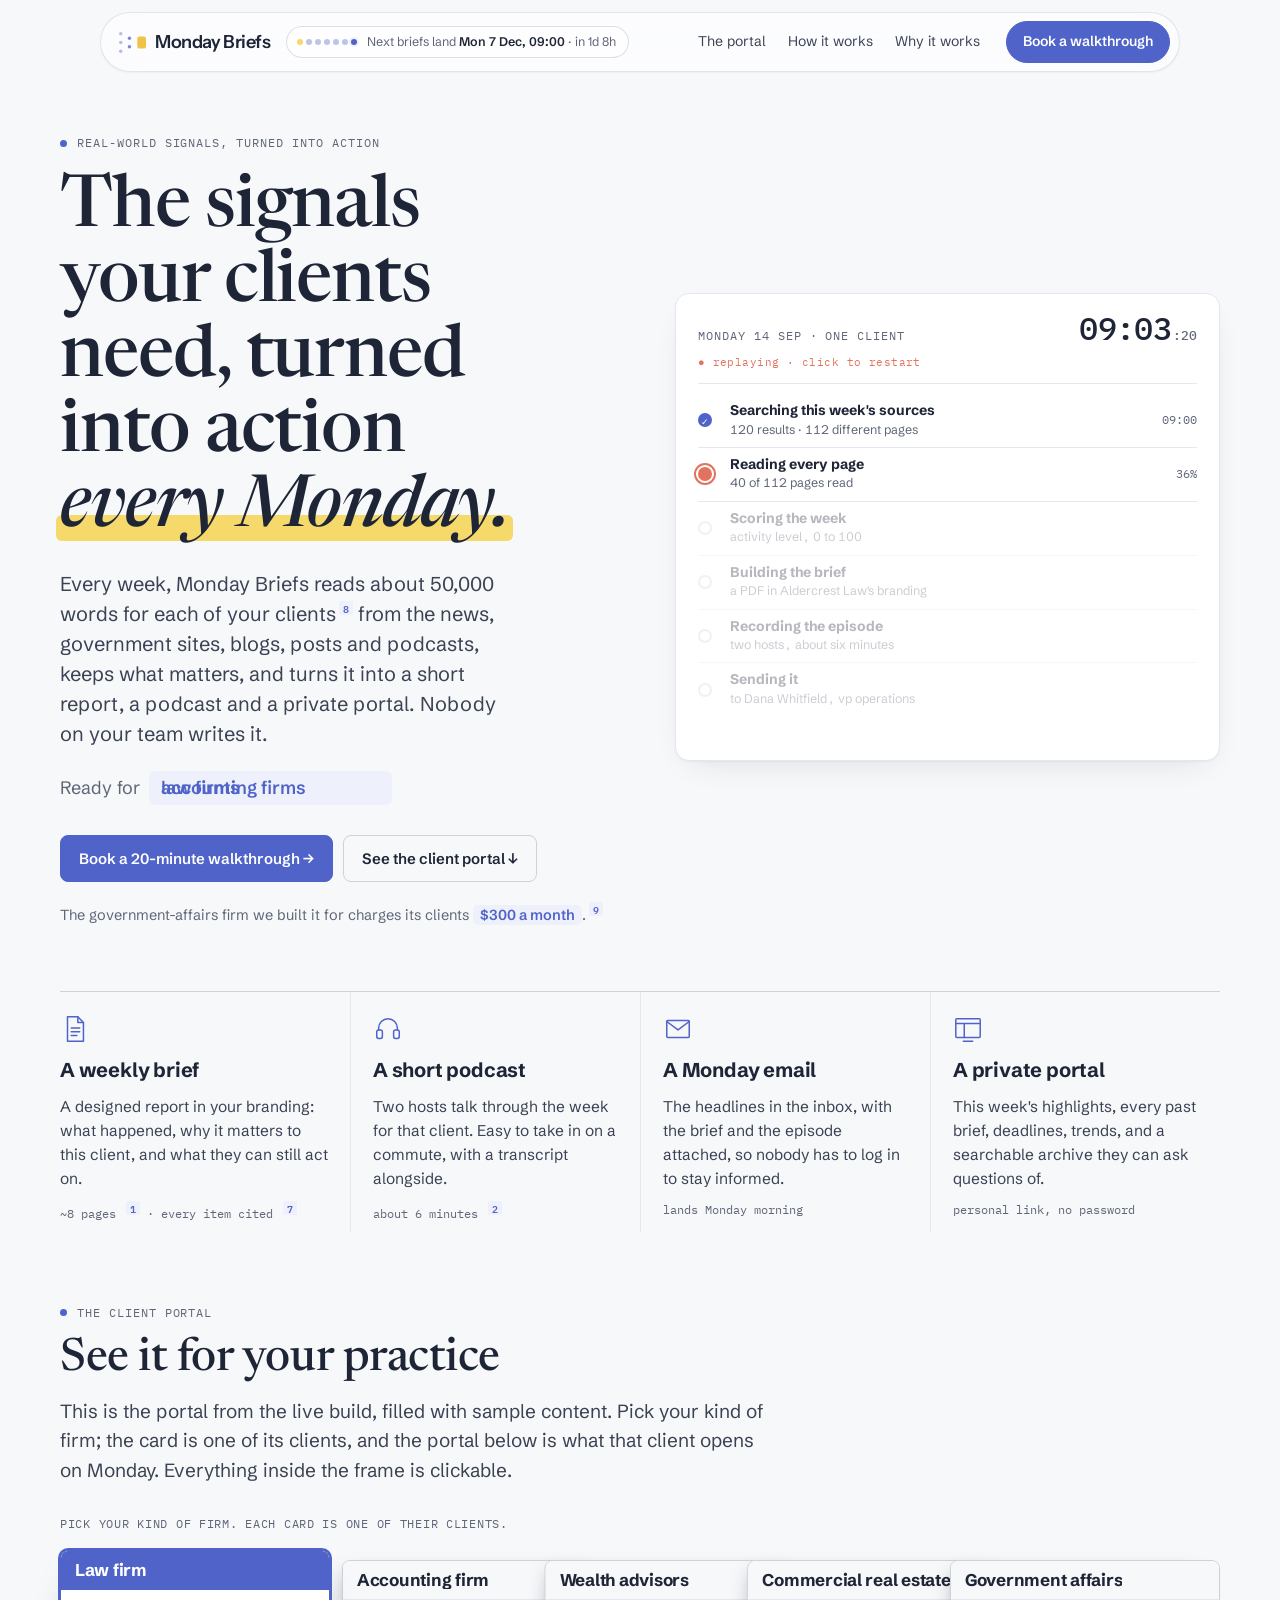
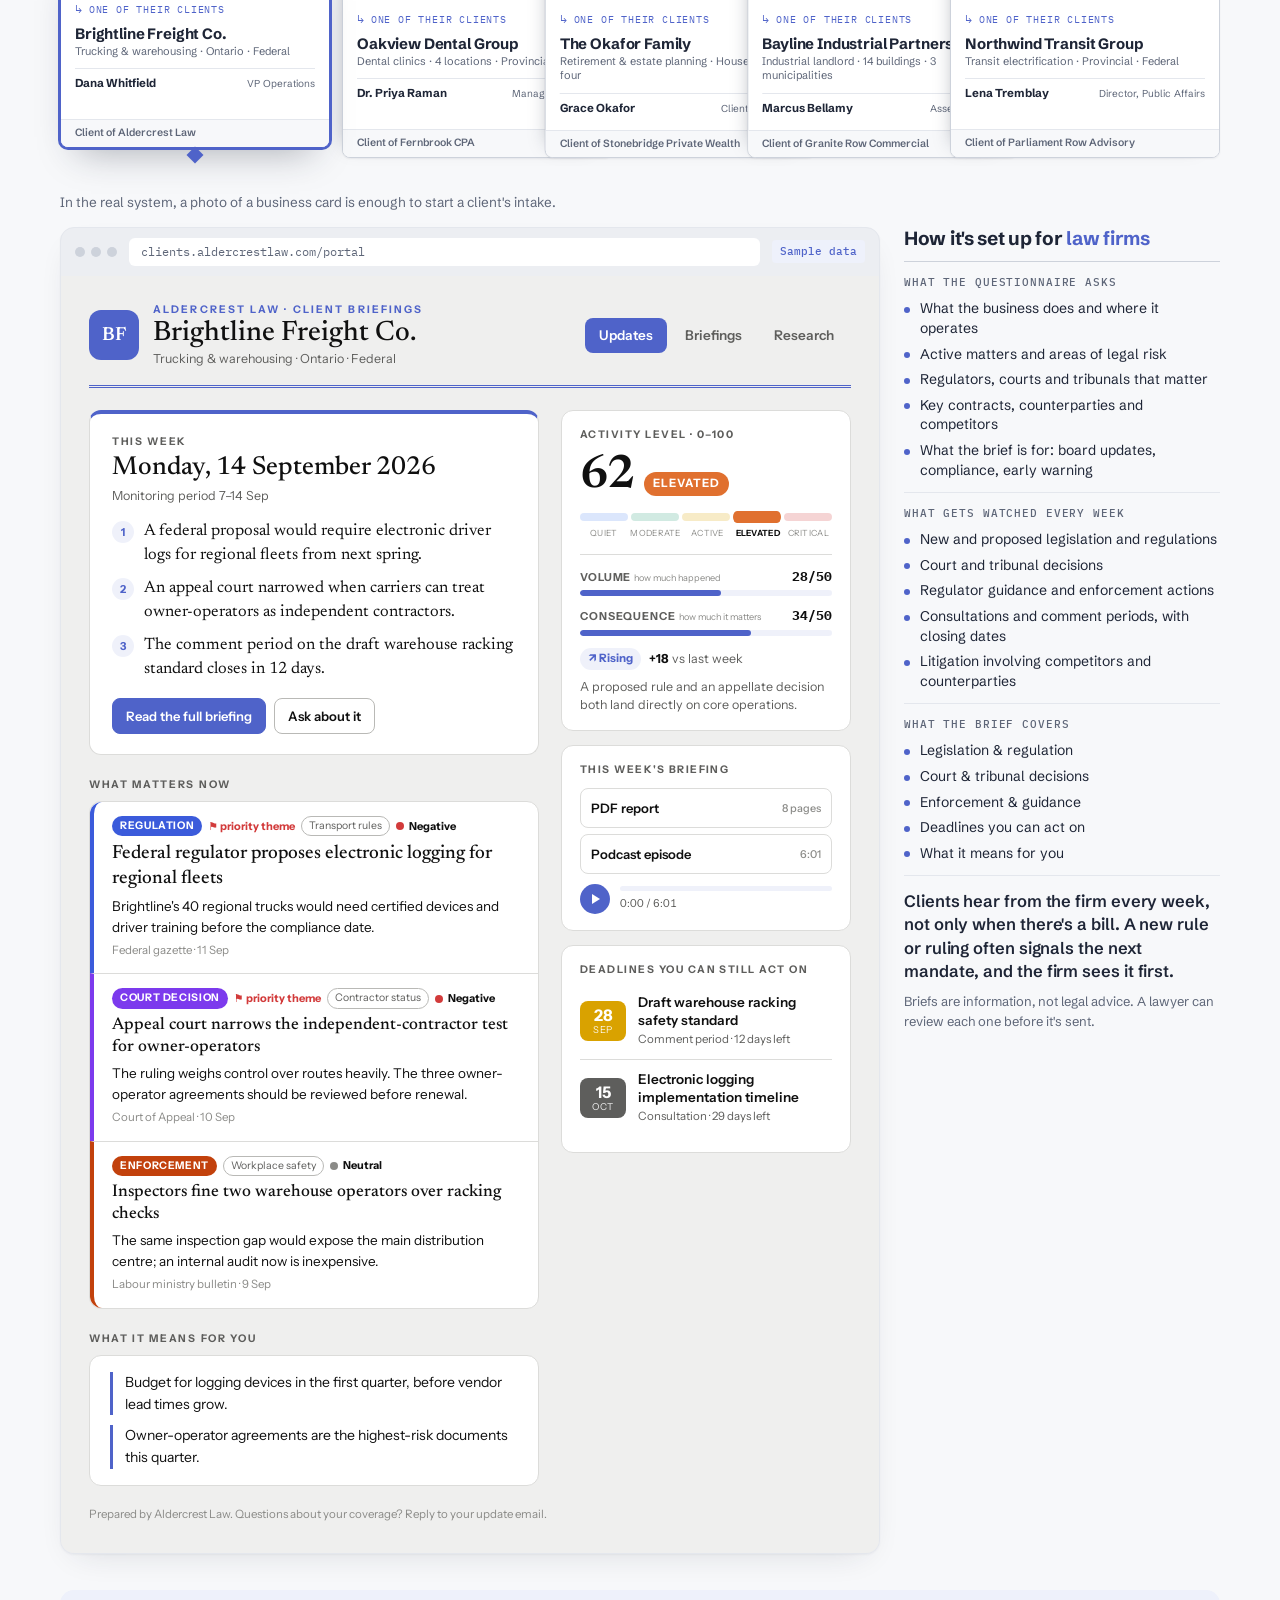
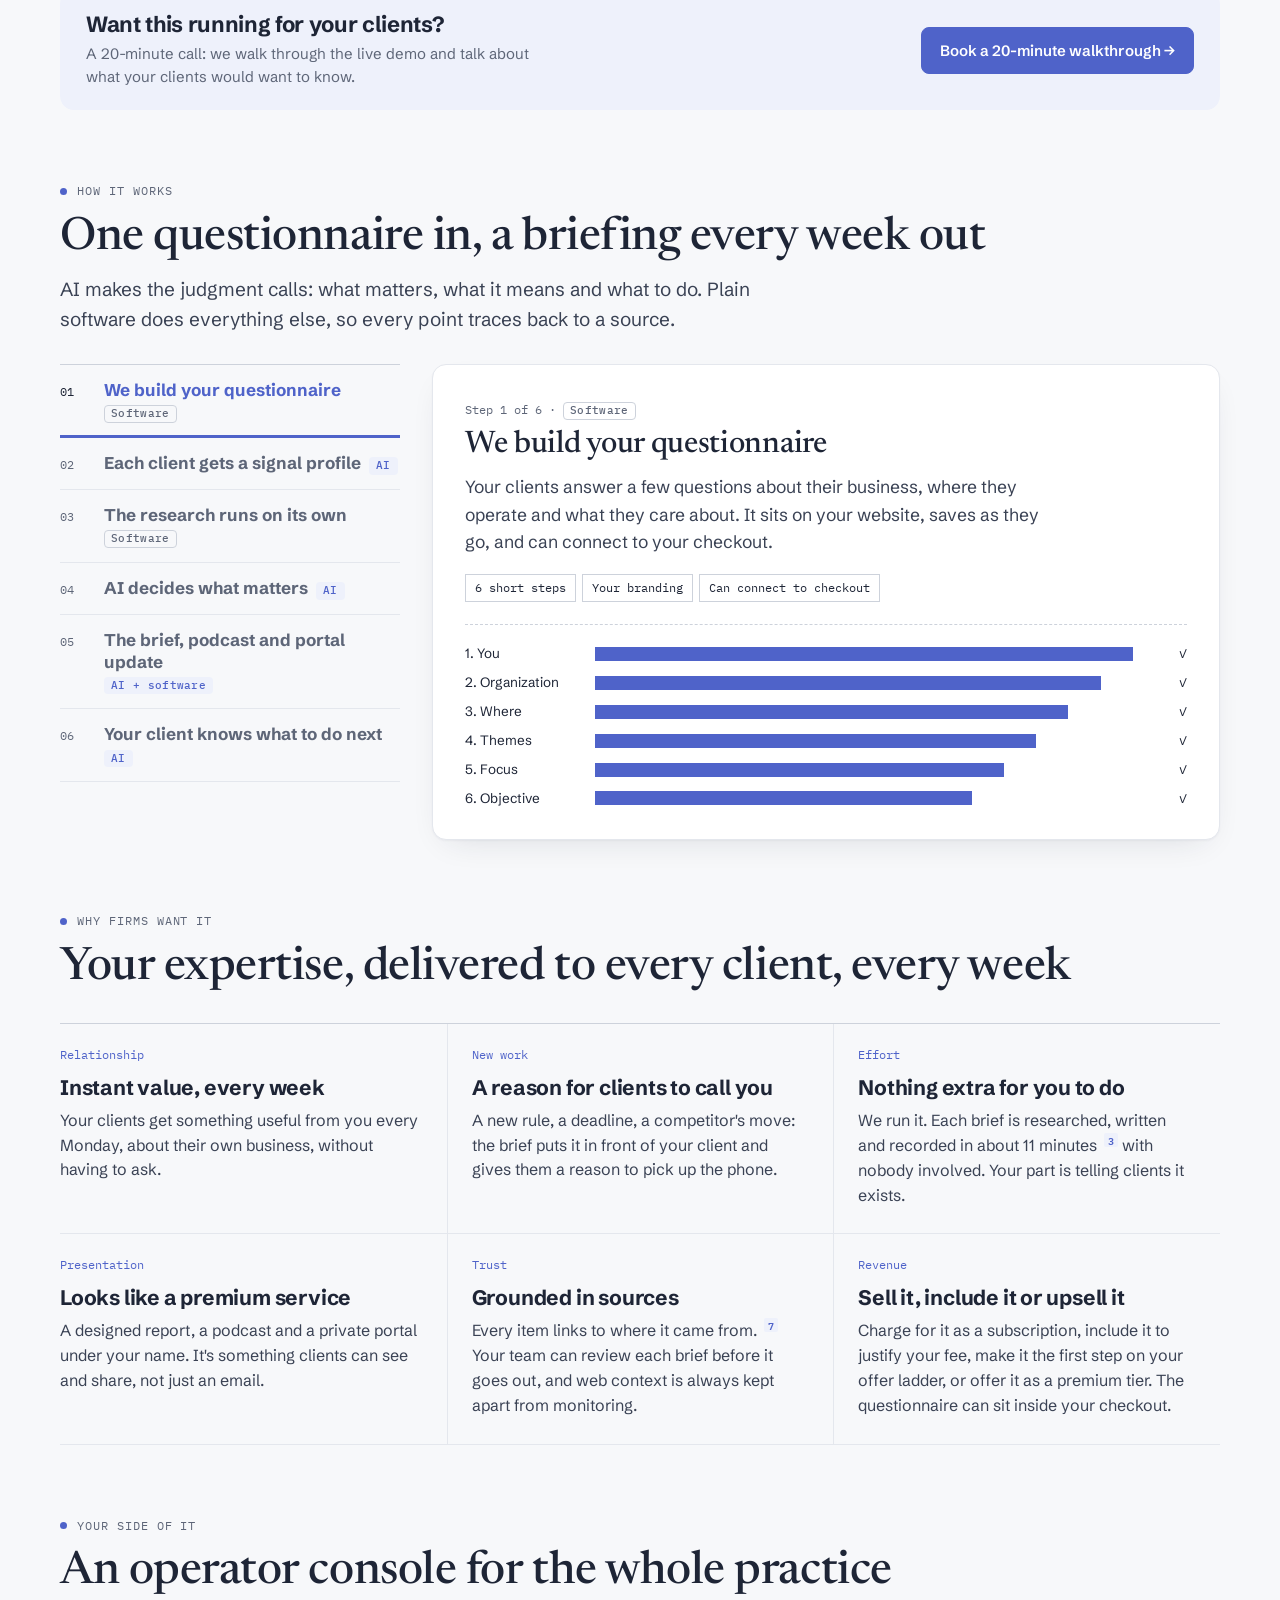
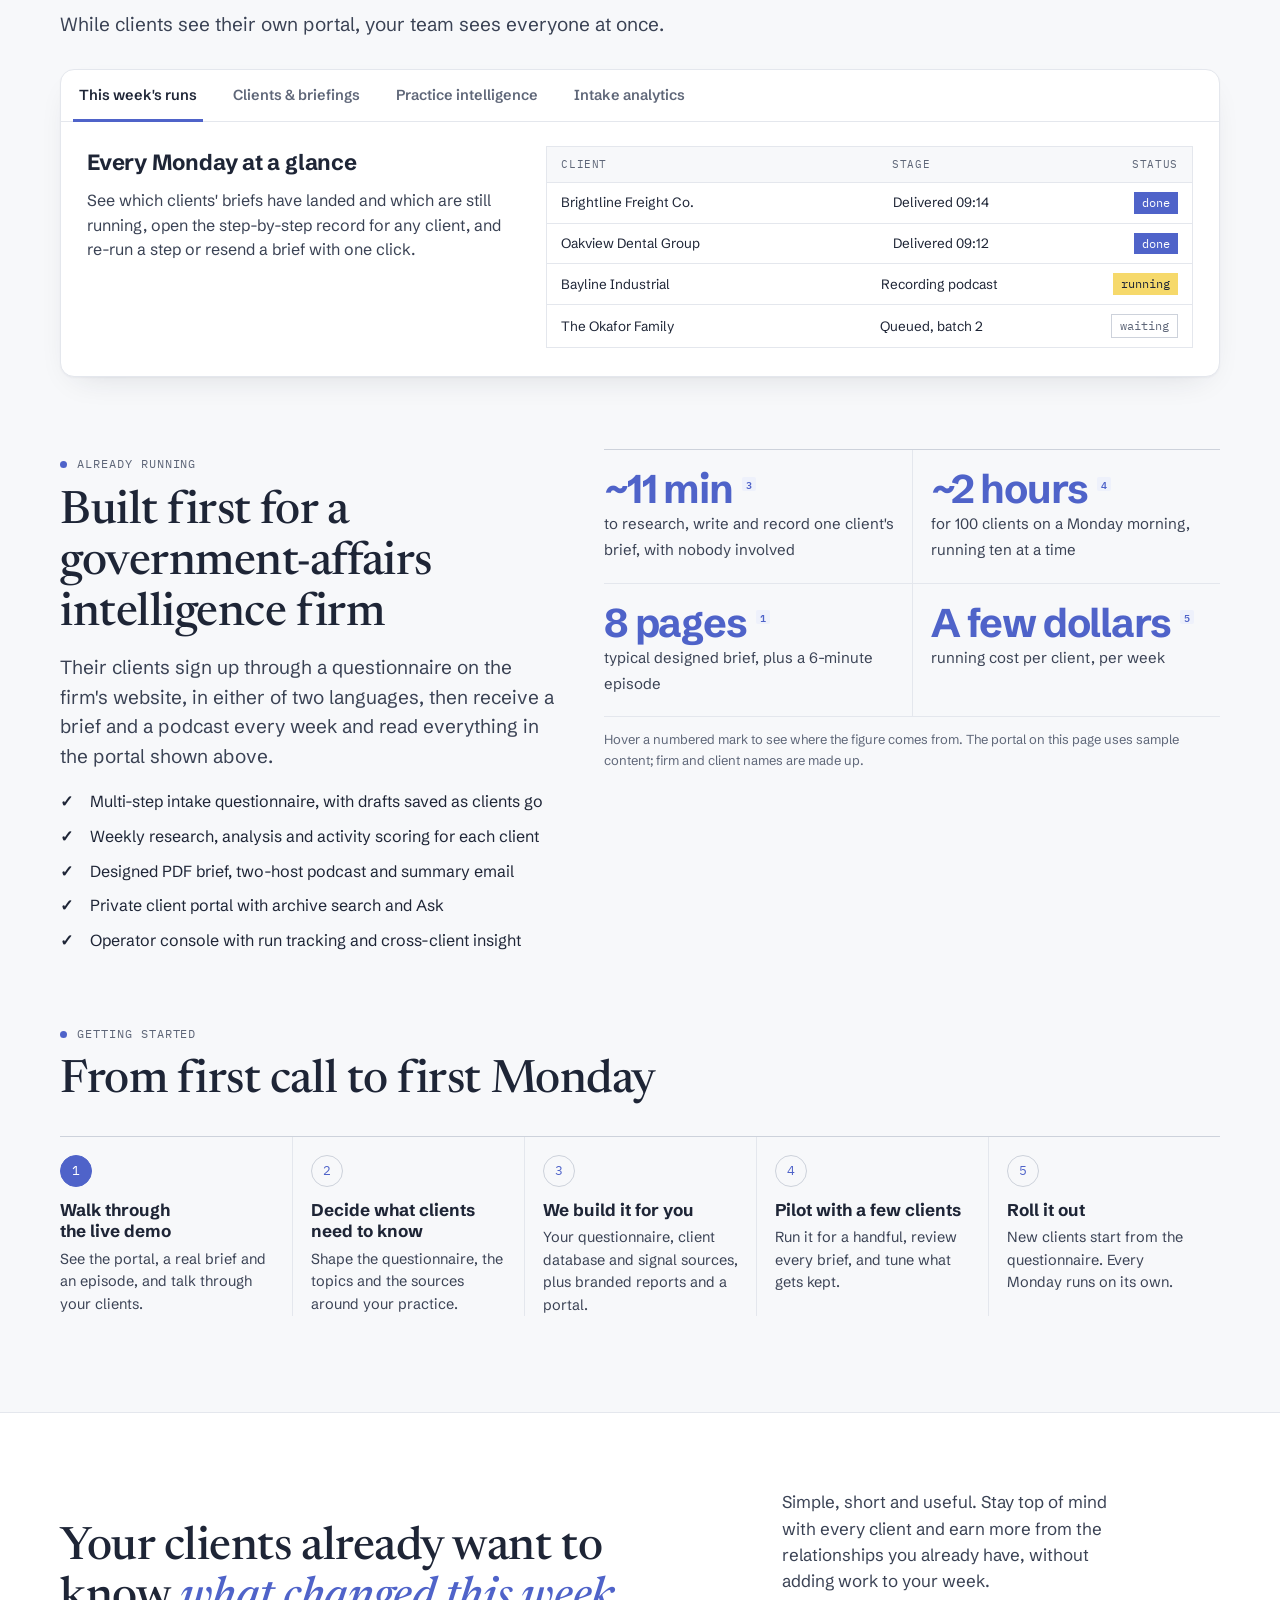
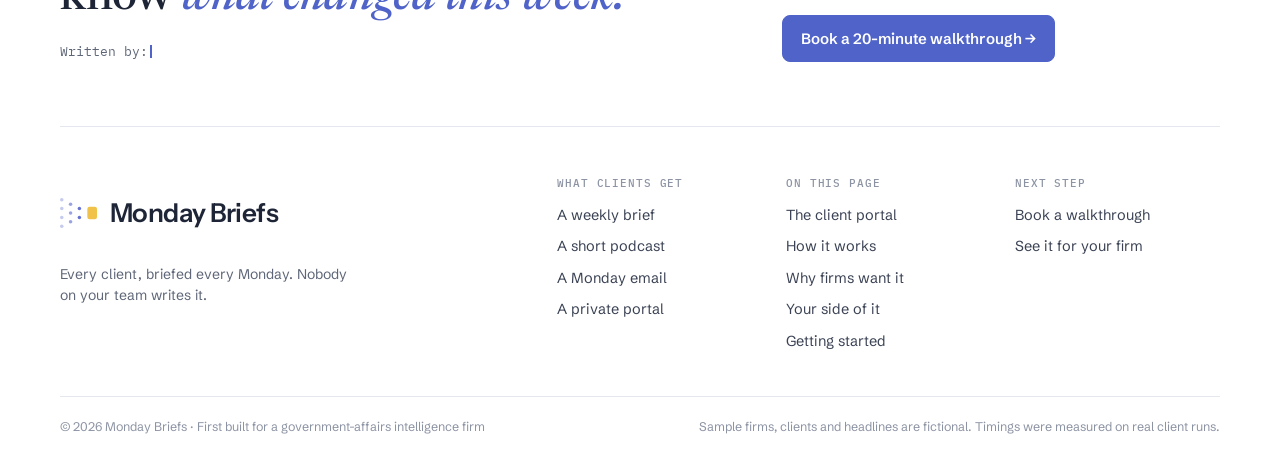
==== commit b267d707: "Keep every client card header on one line Drop the "the original" label from the government-affairs " ====
--- a/index.html
+++ b/index.html
@@ -240,10 +240,10 @@
 .card[aria-checked="true"]::after { content: ""; position: absolute; left: 50%; bottom: -14px; width: 12px; height: 12px; background: var(--accent); transform: translateX(-50%) rotate(45deg); }
 .card-head { display: flex; justify-content: space-between; align-items: baseline; gap: 8px; padding: 10px 14px; background: var(--ground); color: var(--ink); border-bottom: 1px solid var(--line); border-radius: 7px 7px 0 0; transition: background-color 0.25s, color 0.25s; }
 .card[aria-checked="true"] .card-head { background: var(--accent); color: var(--on-accent); border-bottom-color: var(--accent); }
-.card-kind { font-size: 17px; font-weight: 700; letter-spacing: -0.015em; line-height: 1.1; }
+.card-kind { font-size: 17px; font-weight: 700; letter-spacing: -0.015em; line-height: 1.1; white-space: nowrap; overflow: hidden; text-overflow: ellipsis; min-width: 0; }
 .card-note { font-family: var(--mono); font-size: 10px; letter-spacing: 0.06em; text-transform: uppercase; opacity: 0.75; white-space: nowrap; }
 .card-body { padding: 10px 14px 12px; display: grid; gap: 2px; align-content: start; }
-.card-eyebrow { font-family: var(--mono); font-size: 10px; letter-spacing: 0.08em; text-transform: uppercase; color: var(--accent); display: flex; align-items: center; gap: 6px; }
+.card-eyebrow { font-family: var(--mono); font-size: 10px; letter-spacing: 0.08em; text-transform: uppercase; color: var(--accent); display: flex; align-items: center; gap: 6px; white-space: nowrap; }
 .card-eyebrow::before { content: "↳"; font-size: 12px; }
 .card-org { font-size: 15px; font-weight: 700; line-height: 1.15; letter-spacing: -0.01em; margin-top: 4px; }
 .card-sub { font-size: 11px; color: var(--slate); line-height: 1.3; }
@@ -1165,7 +1165,7 @@
     var d = V[k], b = document.createElement("button");
     b.type = "button"; b.className = "card"; b.setAttribute("role", "radio"); b.setAttribute("data-v", k);
     b.setAttribute("aria-label", d.org + ", a client of " + d.firm + " (" + d.chip + ")");
-    b.innerHTML = '<div class="card-head"><span class="card-kind">' + esc(d.chip) + '</span>' + (d.chipNote ? '<span class="card-note">' + esc(d.chipNote) + "</span>" : "") + '</div><div class="card-body"><span class="card-eyebrow">One of their clients</span><div class="card-org">' + esc(d.org) + '</div><div class="card-sub">' + esc(d.sub) + '</div><div class="card-who"><b>' + esc(d.contact) + "</b><span>" + esc(d.title) + '</span></div></div><div class="card-foot">Client of ' + esc(d.firm) + "</div>";
+    b.innerHTML = '<div class="card-head"><span class="card-kind">' + esc(d.chip) + '</span></div><div class="card-body"><span class="card-eyebrow">One of their clients</span><div class="card-org">' + esc(d.org) + '</div><div class="card-sub">' + esc(d.sub) + '</div><div class="card-who"><b>' + esc(d.contact) + "</b><span>" + esc(d.title) + '</span></div></div><div class="card-foot">Client of ' + esc(d.firm) + "</div>";
     b.addEventListener("click", function () { setVertical(k, true); });
     b.addEventListener("mouseenter", function () { cardHover = i; layoutCards(); });
     b.addEventListener("focus", function () { cardHover = i; layoutCards(); });
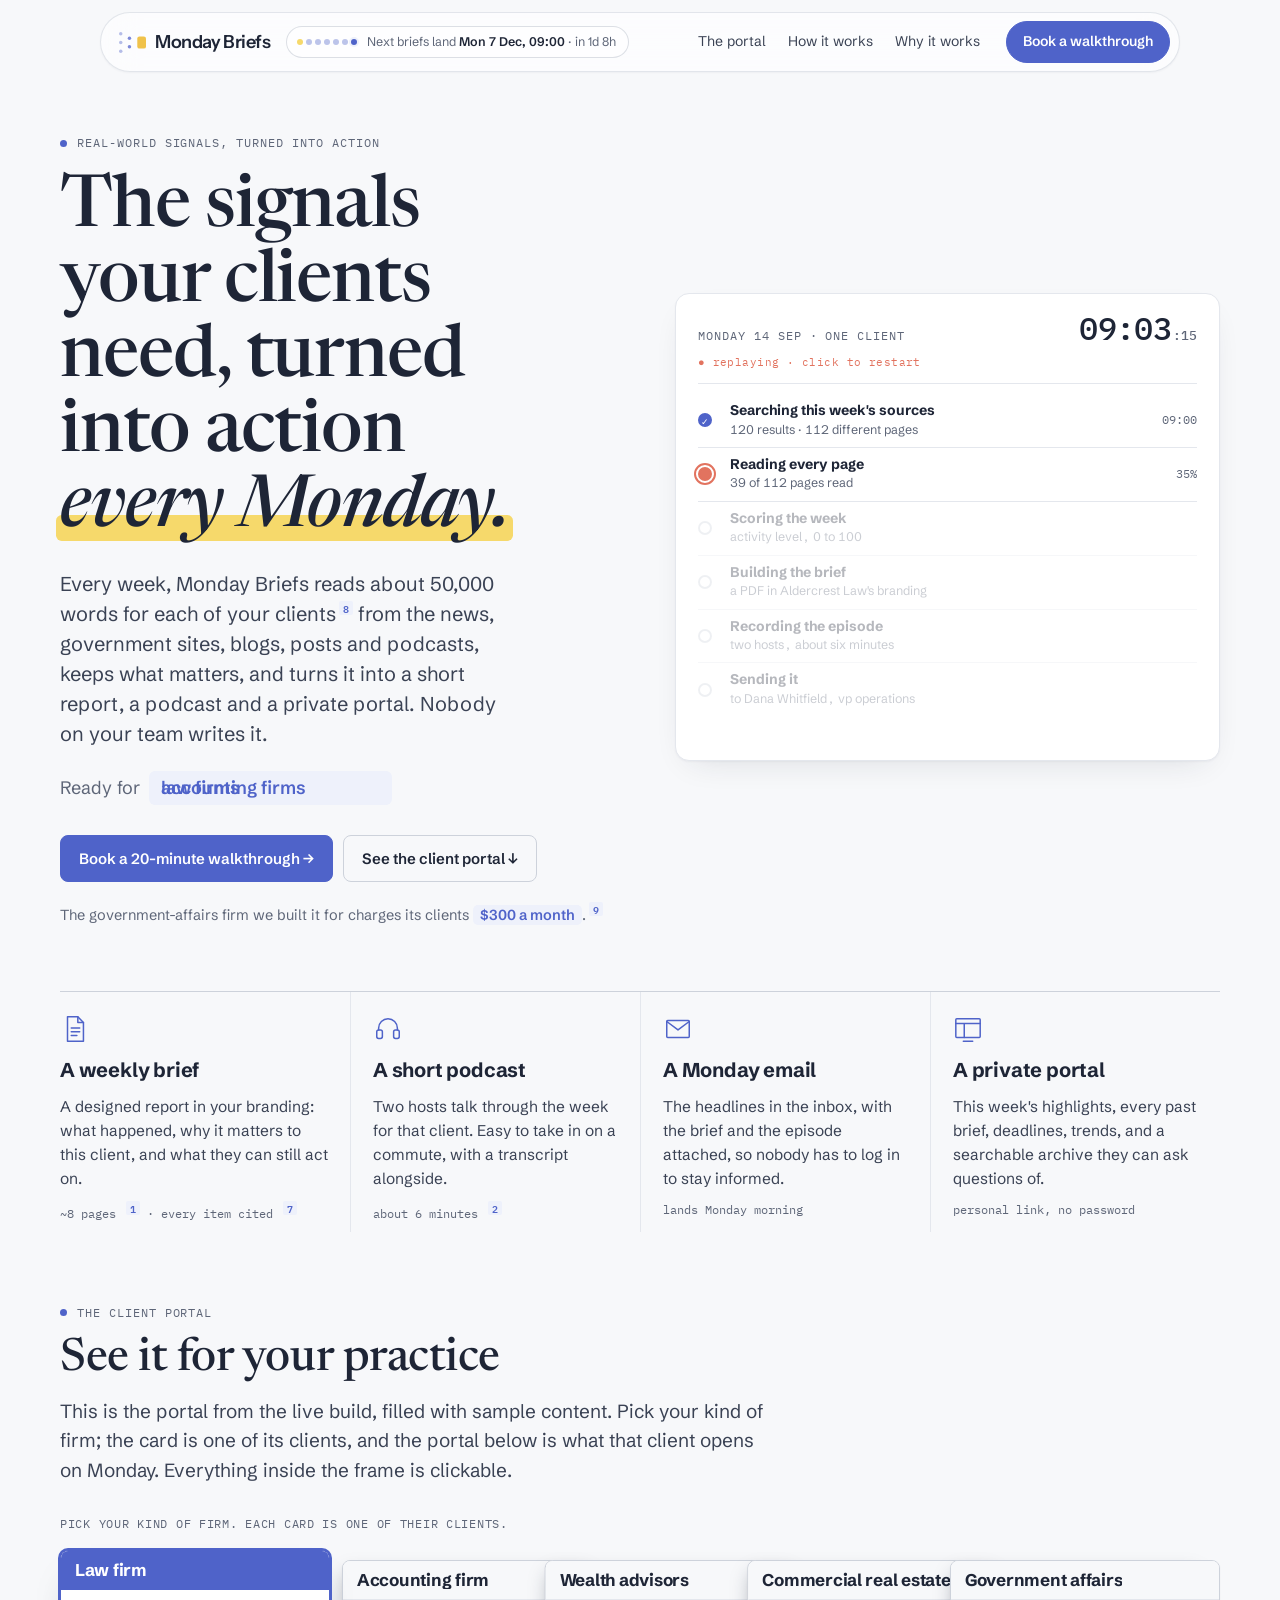
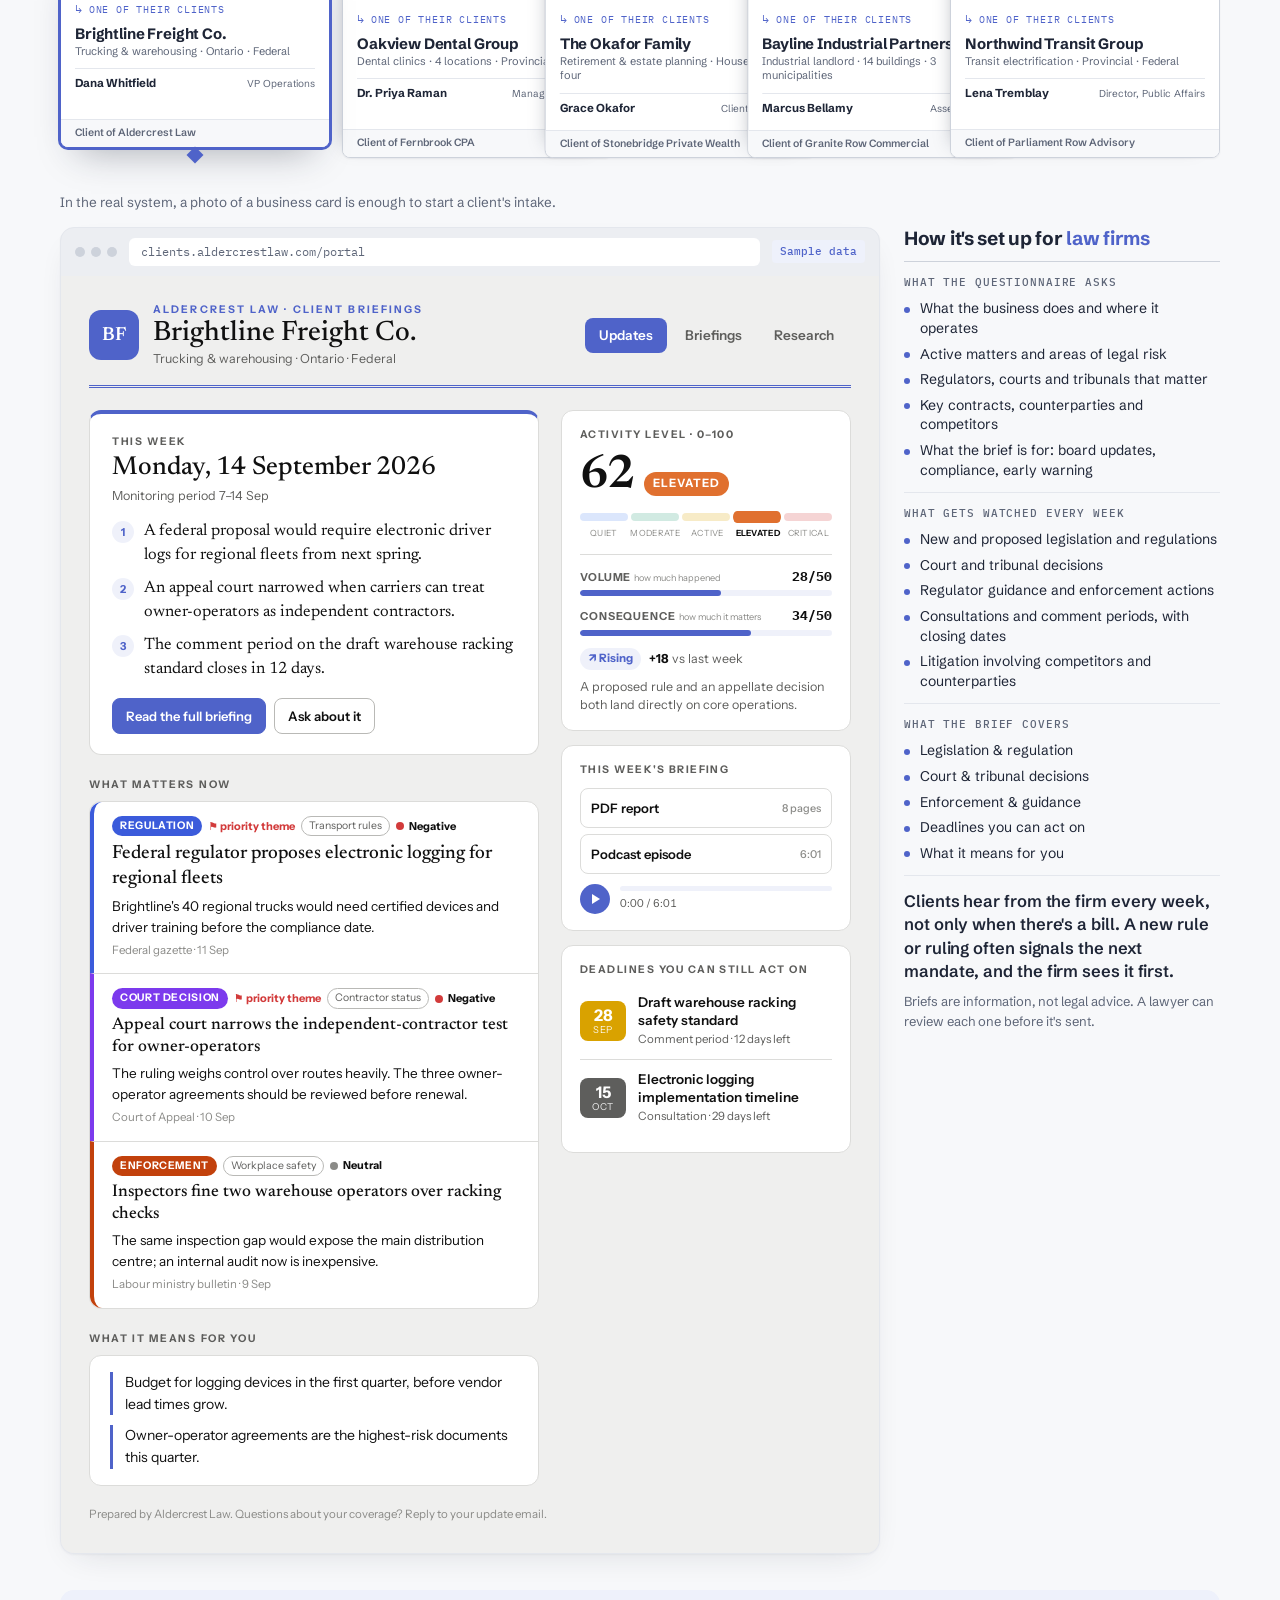
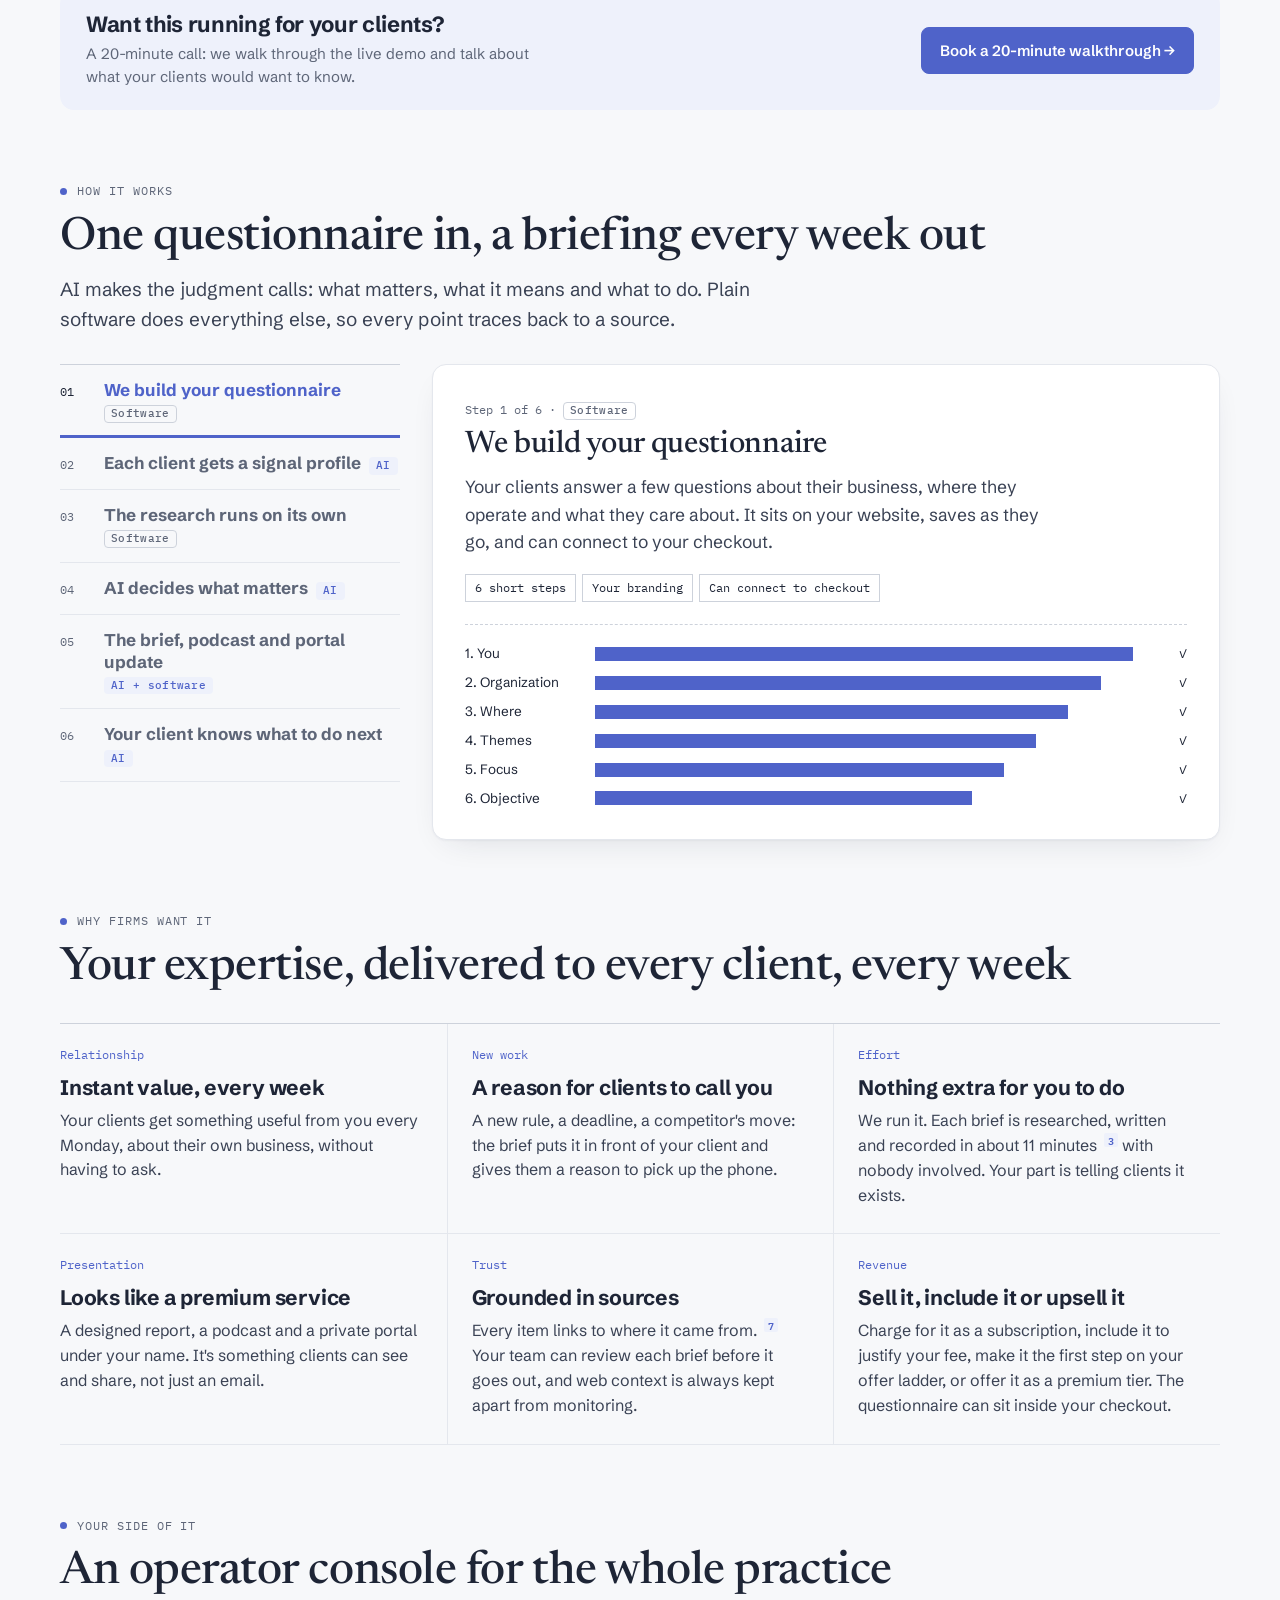
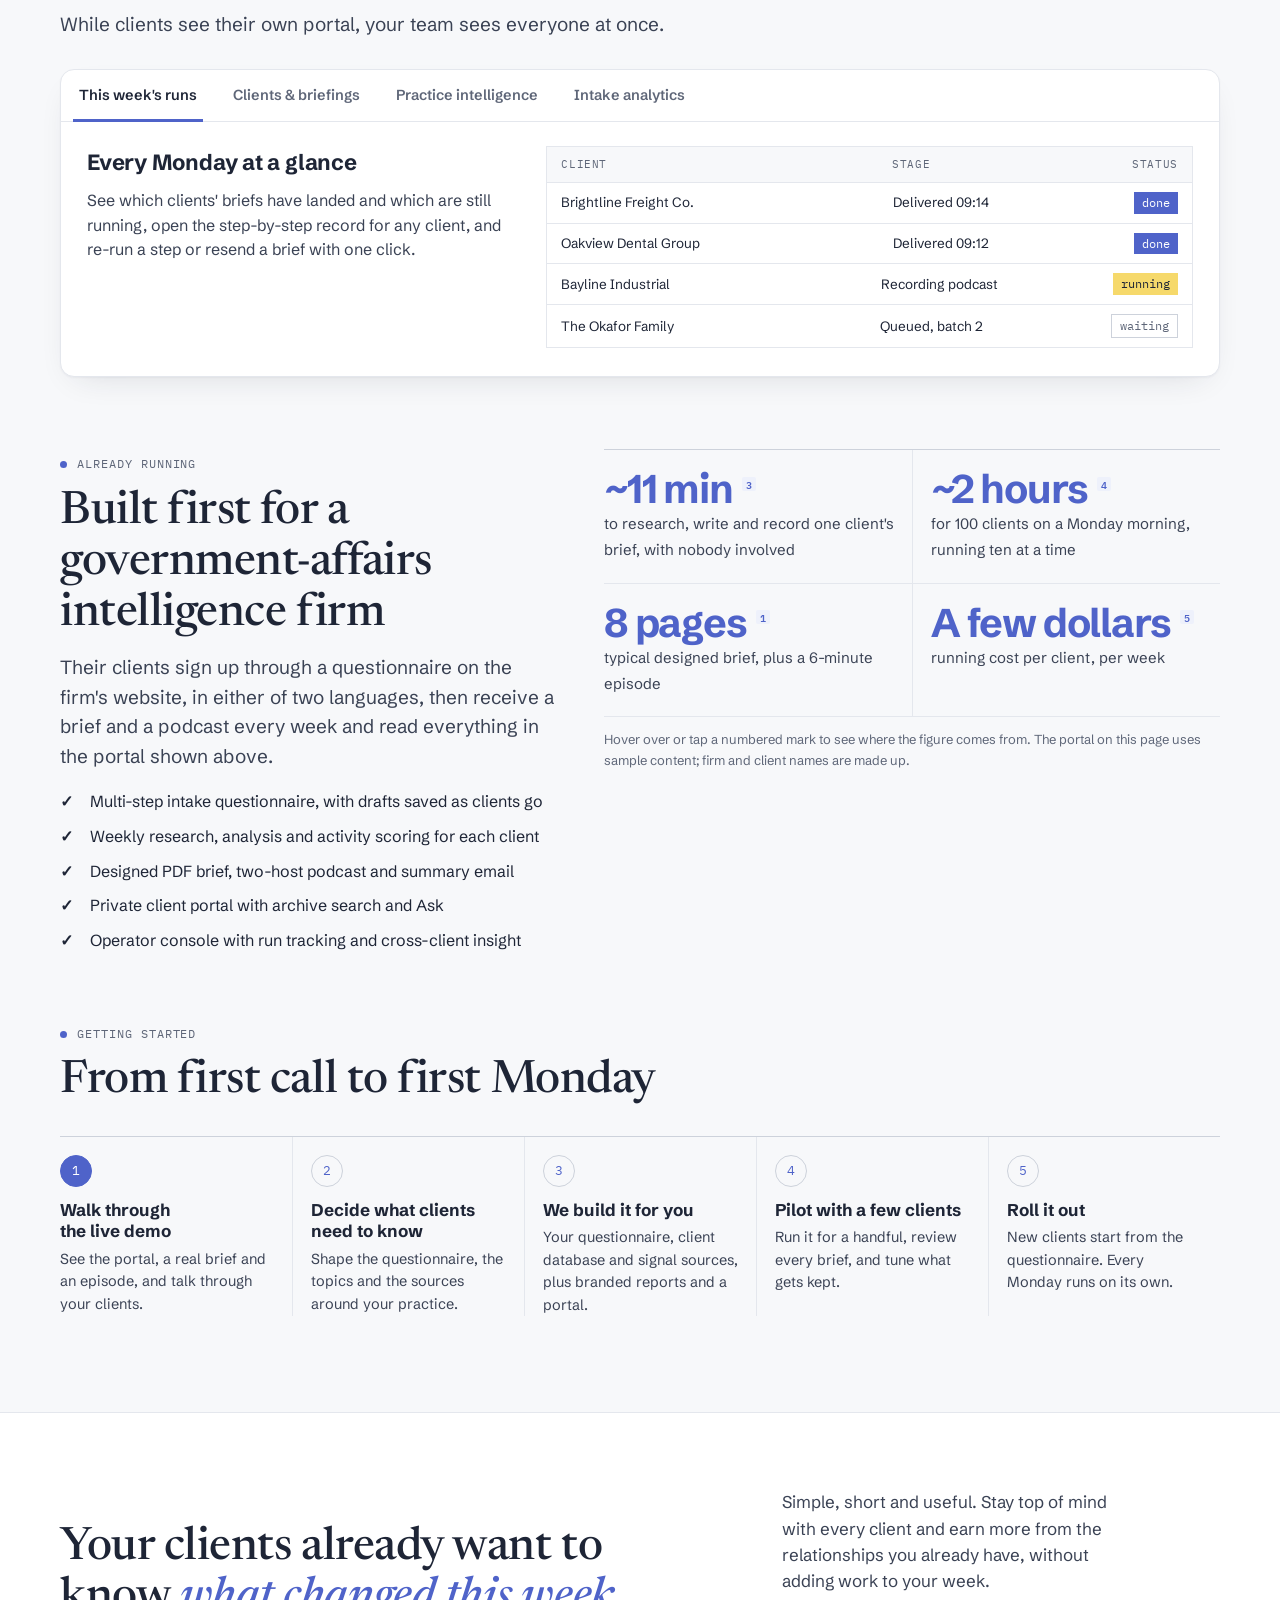
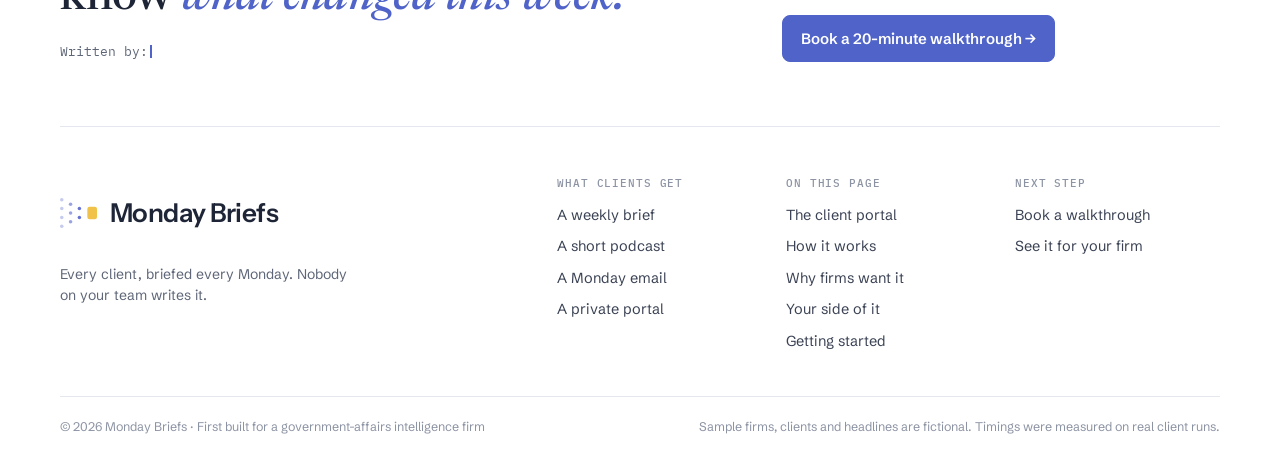
==== commit 7879306d: "Mobile pass: header menu, touch citations, full-width buttons Phones: the header shows the logo lock" ====
--- a/index.html
+++ b/index.html
@@ -148,6 +148,30 @@
 @media (max-width: 640px) { .site-head { padding-top: 10px; } .site-head-in { height: 54px; padding: 0 7px 0 14px; gap: 10px; } }
 @media (max-width: 440px) { .brand-word { display: none; } }
 
+/* header menu (tablet and phone) */
+.menu-btn { display: none; position: relative; flex: none; width: 42px; height: 42px; border-radius: 999px; border: 1px solid color-mix(in srgb, var(--line-2) 70%, transparent); background: color-mix(in srgb, var(--surface) 70%, transparent); cursor: pointer; }
+.menu-btn span { position: absolute; left: 50%; top: 50%; width: 16px; height: 1.6px; margin: -0.8px 0 0 -8px; border-radius: 2px; background: var(--ink); transition: transform 0.28s var(--ease); }
+.menu-btn span:first-child { transform: translateY(-4px); }
+.menu-btn span:last-child { transform: translateY(4px); }
+.site-head.menu-open .menu-btn span:first-child { transform: rotate(45deg); }
+.site-head.menu-open .menu-btn span:last-child { transform: rotate(-45deg); }
+.menu-panel { pointer-events: auto; position: absolute; left: 0; right: 0; top: calc(100% + 8px); max-width: 1080px; margin: 0 auto; display: grid; gap: 6px; padding: 12px; border-radius: 22px; background: color-mix(in srgb, var(--surface) 92%, transparent); -webkit-backdrop-filter: saturate(1.6) blur(18px); backdrop-filter: saturate(1.6) blur(18px); border: 1px solid color-mix(in srgb, var(--line-2) 70%, transparent); box-shadow: 0 18px 40px -18px rgba(30, 37, 54, 0.35); transform-origin: 50% 0; animation: menuin 0.26s var(--ease); }
+@keyframes menuin { from { opacity: 0; transform: translateY(-6px) scale(0.98); } }
+.menu-next { display: flex; align-items: center; gap: 10px; padding: 6px 10px 12px; border-bottom: 1px solid var(--line); font-size: 13.5px; color: var(--slate); }
+.menu-next b { color: var(--ink); font-weight: 600; }
+.menu-links { display: grid; }
+.menu-links a { display: flex; justify-content: space-between; align-items: center; min-height: 50px; padding: 0 12px; border-radius: 14px; color: var(--ink); text-decoration: none; font-size: 17px; font-weight: 500; }
+.menu-links a::after { content: "→"; color: var(--faint); transition: transform 0.2s var(--ease); }
+.menu-links a:hover, .menu-links a:focus-visible { background: var(--accent-soft); }
+.menu-links a:hover::after { transform: translateX(3px); color: var(--accent); }
+.site-head .menu-cta { justify-content: center; width: 100%; padding: 14px 16px; border-radius: 999px; margin-top: 4px; }
+@media (max-width: 1120px) { .menu-btn { display: block; } }
+@media (max-width: 900px) { .nb-long { display: none; } .nb-short { display: inline; } }
+@media (min-width: 1121px) { .menu-panel { display: none !important; } }
+@media (max-width: 640px) { .nextbrief { display: none; } .site-head .head-cta { margin-left: auto; } .brand-word { font-size: 17px; } }
+@media (max-width: 440px) { .brand-word { display: inline; } }
+@media (max-width: 380px) { .site-head .head-cta { display: none; } .menu-btn { margin-left: auto; } }
+
 /* hero */
 .hero { display: grid; grid-template-columns: 1.02fr 0.98fr; gap: 48px; align-items: center; padding-block: 56px 64px; }
 .eyebrow { font-family: var(--mono); font-size: 12px; letter-spacing: 0.08em; text-transform: uppercase; color: var(--slate); display: inline-flex; align-items: center; gap: 10px; }
@@ -165,6 +189,7 @@
 .cycle-btn span.on { visibility: visible; animation: wordin 0.45s var(--ease); }
 @keyframes wordin { from { transform: translateY(40%); opacity: 0; } }
 .hero-cta { display: flex; flex-wrap: wrap; gap: 10px; margin-top: 30px; }
+@media (max-width: 560px) { .hero-cta .btn { flex: 1 1 100%; justify-content: center; } }
 .proof-line { margin-top: 20px; font-size: 14.5px; line-height: 1.6; color: var(--slate); text-wrap: pretty; }
 .proof-price { font-weight: 600; color: var(--accent); background: var(--accent-tint); padding: 1px 7px; border-radius: 5px; white-space: nowrap; }
 .btn { display: inline-flex; align-items: center; gap: 8px; padding: 11px 18px; border-radius: 8px; font-size: 15px; font-weight: 600; border: 1px solid var(--ink); background: var(--ink); color: var(--on-ink); text-decoration: none; cursor: pointer; transition: transform 0.18s var(--ease), background-color 0.2s, color 0.2s; }
@@ -485,6 +510,7 @@
 /* console */
 .console { background: var(--surface); border: 1px solid var(--line); box-shadow: var(--shadow); border-radius: 14px; overflow: hidden; }
 .con-tabs { display: flex; flex-wrap: wrap; border-bottom: 1px solid var(--line); }
+@media (max-width: 640px) { .con-tabs { flex-wrap: nowrap; overflow-x: auto; scrollbar-width: none; } .con-tabs::-webkit-scrollbar { display: none; } .con-tab { flex: none; } }
 .con-tab { border: 0; background: transparent; padding: 14px 18px; font-size: 14.5px; font-weight: 600; color: var(--slate); cursor: pointer; position: relative; }
 .con-tab::after { content: ""; position: absolute; left: 12px; right: 12px; bottom: -1px; height: 3px; background: var(--accent); transform: scaleX(0); transition: transform 0.3s var(--ease); }
 .con-tab[aria-selected="true"] { color: var(--ink); }
@@ -545,6 +571,7 @@
 .caret { display: inline-block; width: 2px; height: 1em; background: var(--accent); vertical-align: -2px; margin-left: 2px; animation: blink 0.9s steps(1) infinite; }
 @keyframes blink { 50% { opacity: 0; } }
 .closing-side { display: grid; gap: 20px; justify-items: start; }
+@media (max-width: 560px) { .closing-side .btn { justify-self: stretch; justify-content: center; } }
 .closing-side p { font-size: 17px; line-height: 1.55; color: var(--ink-2); max-width: 36ch; }
 .foot { border-top: 1px solid var(--line); padding-block: 48px calc(30px + env(safe-area-inset-bottom, 0px)); color: var(--ink-2); }
 .foot-top { display: grid; grid-template-columns: minmax(0, 1fr) minmax(0, 1.45fr); gap: 40px; }
@@ -650,6 +677,17 @@
       <a href="#why">Why it works</a>
     </nav>
     <a class="btn btn-accent head-cta" href="https://cal.com/james-pinder/walkthrough-monday-brief" target="_blank" rel="noopener"><span class="cta-long">Book a walkthrough</span><span class="cta-short">Book a call</span></a>
+    <button class="menu-btn" type="button" id="menuBtn" aria-expanded="false" aria-controls="menuPanel" aria-label="Open menu"><span></span><span></span></button>
+  </div>
+  <div class="menu-panel" id="menuPanel" hidden>
+    <div class="menu-next"><span class="week" id="nbWeek2" aria-hidden="true"></span><span>Next briefs land <b id="nbWhen2">Monday, 09:00</b> <span id="nbIn2"></span></span></div>
+    <nav class="menu-links" aria-label="Page sections">
+      <a href="#portal">The client portal</a>
+      <a href="#how">How it works</a>
+      <a href="#why">Why firms want it</a>
+      <a href="#start">Getting started</a>
+    </nav>
+    <a class="btn btn-accent menu-cta" href="https://cal.com/james-pinder/walkthrough-monday-brief" target="_blank" rel="noopener">Book a 20-minute walkthrough →</a>
   </div>
 </header>
 <div class="band band-soft" id="top">
@@ -822,7 +860,7 @@
           <div class="num"><b>8 pages <button type="button" class="cite" data-n="1">1</button></b><span>typical designed brief, plus a 6-minute episode</span></div>
           <div class="num"><b>A few dollars <button type="button" class="cite" data-n="5">5</button></b><span>running cost per client, per week</span></div>
         </div>
-        <p class="fine">Hover a numbered mark to see where the figure comes from. The portal on this page uses sample content; firm and client names are made up.</p>
+        <p class="fine">Hover over or tap a numbered mark to see where the figure comes from. The portal on this page uses sample content; firm and client names are made up.</p>
       </div>
     </div>
   </section>
@@ -879,6 +917,7 @@
 <script>
 (function () {
   var RM = window.matchMedia && window.matchMedia("(prefers-reduced-motion: reduce)").matches;
+  var NO_HOVER = window.matchMedia && window.matchMedia("(hover: none)").matches;
   function $(s, r) { return (r || document).querySelector(s); }
   function $$(s, r) { return Array.prototype.slice.call((r || document).querySelectorAll(s)); }
   function esc(t) { return String(t).replace(/[&<>"]/g, function (c) { return { "&": "&amp;", "<": "&lt;", ">": "&gt;", '"': "&quot;" }[c]; }); }
@@ -1065,10 +1104,12 @@
       a.addEventListener("pointerleave", hidePop);
       a.addEventListener("focus", function () { var r = a.getBoundingClientRect(); showAt(r.left, r.top, html); });
       a.addEventListener("blur", hidePop);
+      a.addEventListener("click", function (e) { e.stopPropagation(); var r = a.getBoundingClientRect(); if (pop.hidden) showAt(r.left, r.top, html); else hidePop(); });
     });
   }
   wireCites(document);
   window.addEventListener("scroll", hidePop, { passive: true });
+  document.addEventListener("click", function (e) { if (!pop.hidden && !(e.target.closest && e.target.closest(".cite"))) hidePop(); });
   function citeHtml(n) { return ' <button type="button" class="cite" data-n="' + n + '">' + n + "</button>"; }
 
   /* ---------- reveal ---------- */
@@ -1482,12 +1523,12 @@
   }
   function schedule() {
     clearTimeout(stepTimer);
-    if (RM || !flow.classList.contains("auto") || stepHover) return;
+    if (RM || NO_HOVER || !flow.classList.contains("auto") || stepHover) return;
     stepTimer = setTimeout(function () { setStep((stepIdx + 1) % STEPS.length, true); schedule(); }, DUR);
   }
   flow.style.setProperty("--dur", DUR + "ms");
   setStep(0, false);
-  if (!RM) {
+  if (!RM && !NO_HOVER) {
     onView(flow, function () { flow.classList.add("auto"); setStep(0, true); schedule(); }, "0px 0px -20% 0px");
     flow.addEventListener("mouseenter", function () { stepHover = true; clearTimeout(stepTimer); flow.classList.remove("auto"); });
     flow.addEventListener("mouseleave", function () { stepHover = false; flow.classList.add("auto"); setStep(stepIdx, true); schedule(); });
@@ -1545,7 +1586,27 @@
     nbIn.textContent = "· in " + inTxt;
     nbShort.textContent = "Mon 09:00 · " + inTxt;
   }
-  tickHead(); setInterval(tickHead, 30000);
+  var nbWeek2 = $("#nbWeek2"), nbWhen2 = $("#nbWhen2"), nbIn2 = $("#nbIn2");
+  nbWeek2.innerHTML = nbWeek.innerHTML;
+  var weekDots2 = $$("i", nbWeek2);
+  function tick() {
+    tickHead();
+    nbWhen2.textContent = nbWhen.textContent; nbIn2.textContent = nbIn.textContent;
+    weekDots2.forEach(function (el, i) { el.className = weekDots[i].className; });
+  }
+  tick(); setInterval(tick, 30000);
+  var menuBtn = $("#menuBtn"), menuPanel = $("#menuPanel");
+  function setMenu(open) {
+    menuPanel.hidden = !open;
+    menuBtn.setAttribute("aria-expanded", String(open));
+    menuBtn.setAttribute("aria-label", open ? "Close menu" : "Open menu");
+    head.classList.toggle("menu-open", open);
+  }
+  menuBtn.addEventListener("click", function () { setMenu(menuPanel.hidden); });
+  $$("a", menuPanel).forEach(function (a) { a.addEventListener("click", function () { setMenu(false); }); });
+  document.addEventListener("keydown", function (e) { if (e.key === "Escape" && !menuPanel.hidden) { setMenu(false); menuBtn.focus(); } });
+  document.addEventListener("click", function (e) { if (!menuPanel.hidden && !head.contains(e.target)) setMenu(false); });
+  window.addEventListener("resize", function () { if (window.innerWidth > 1120 && !menuPanel.hidden) setMenu(false); });
   function headScroll() { head.classList.toggle("scrolled", (window.scrollY || document.documentElement.scrollTop) > 8); }
   window.addEventListener("scroll", headScroll, { passive: true }); headScroll();
 
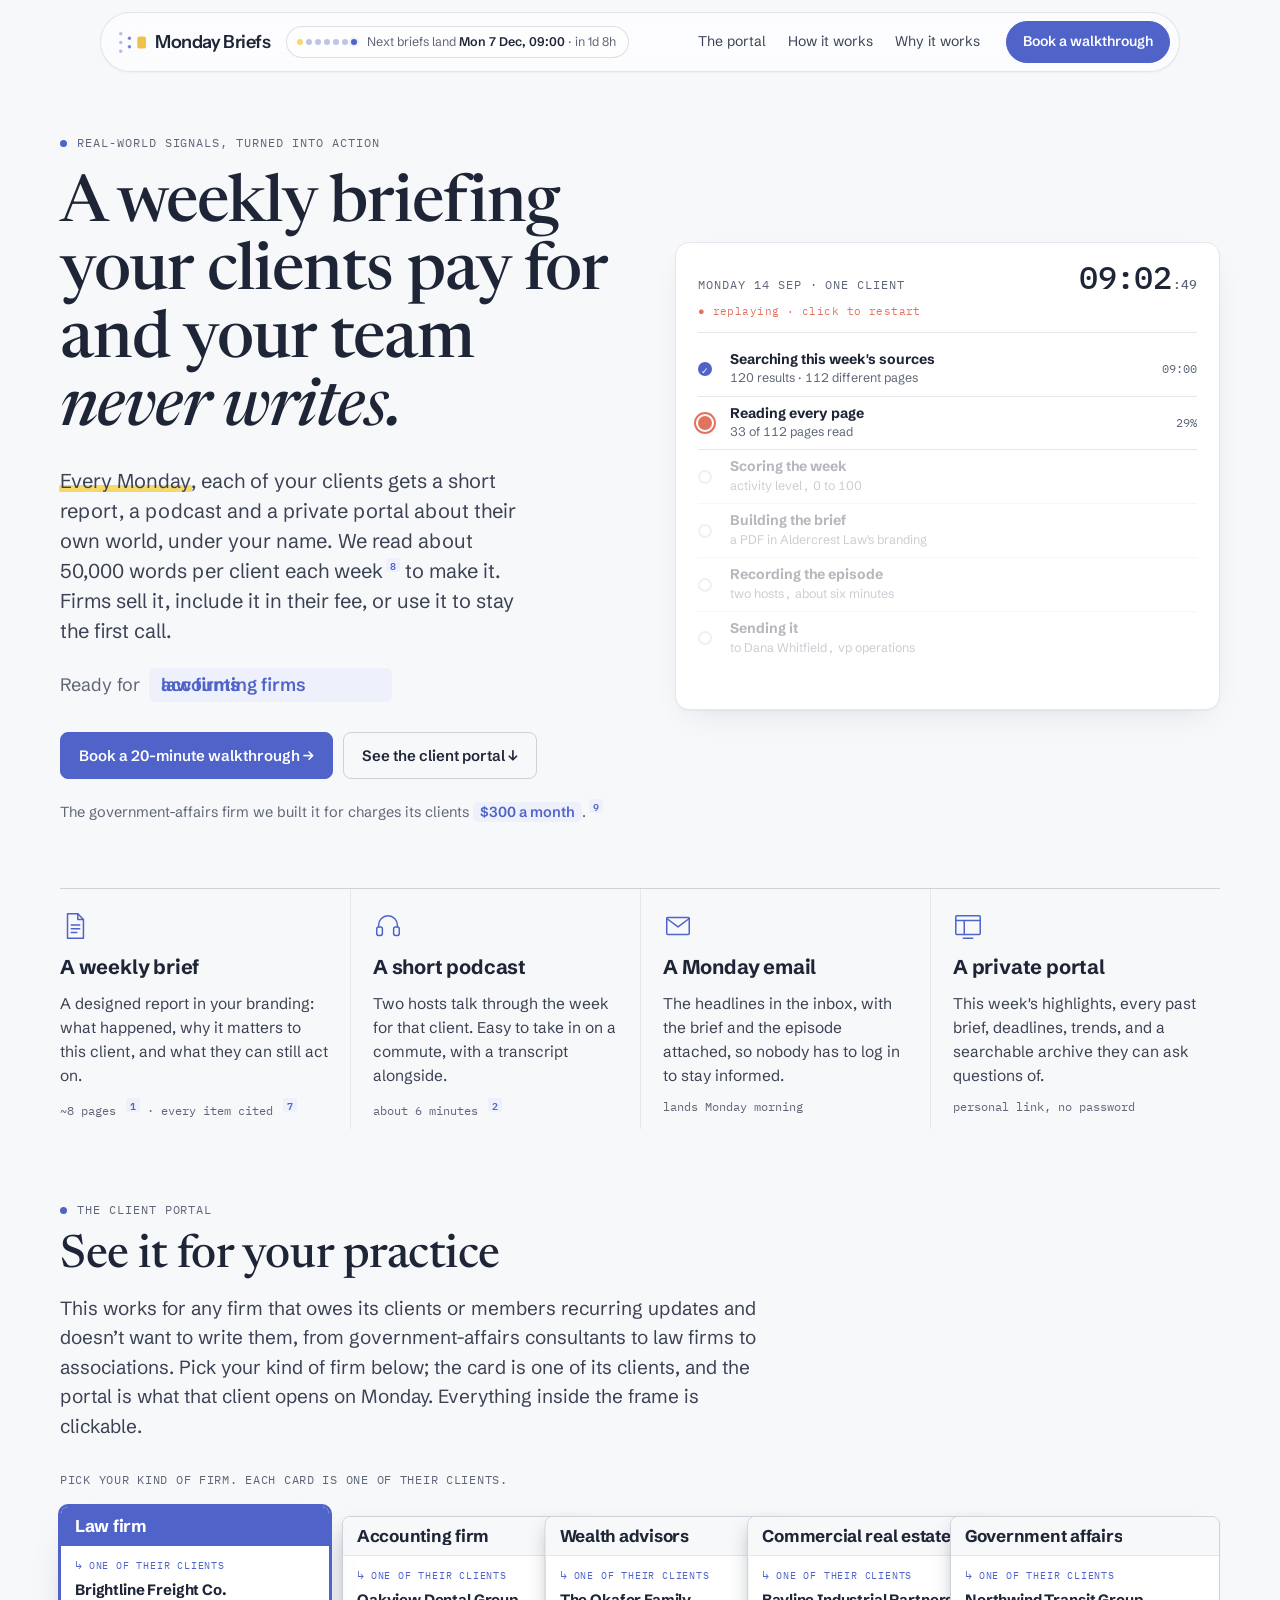
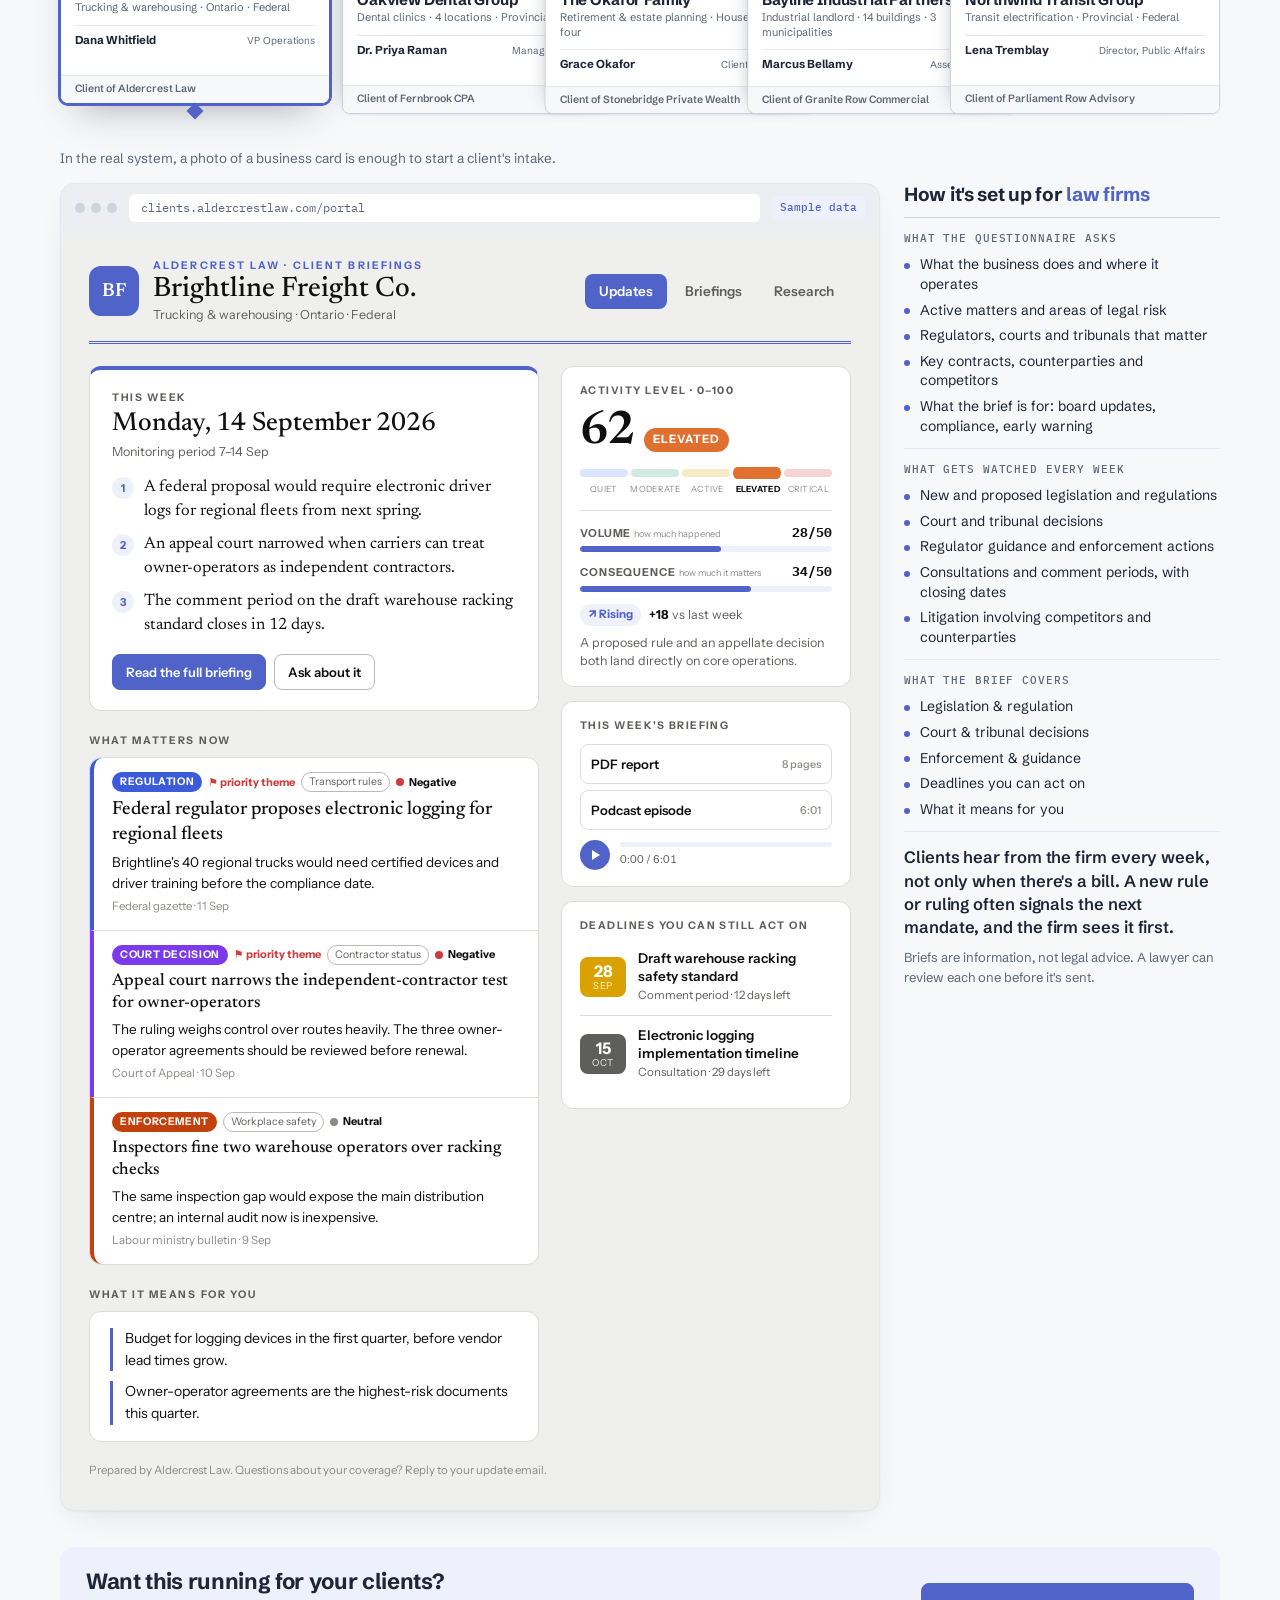
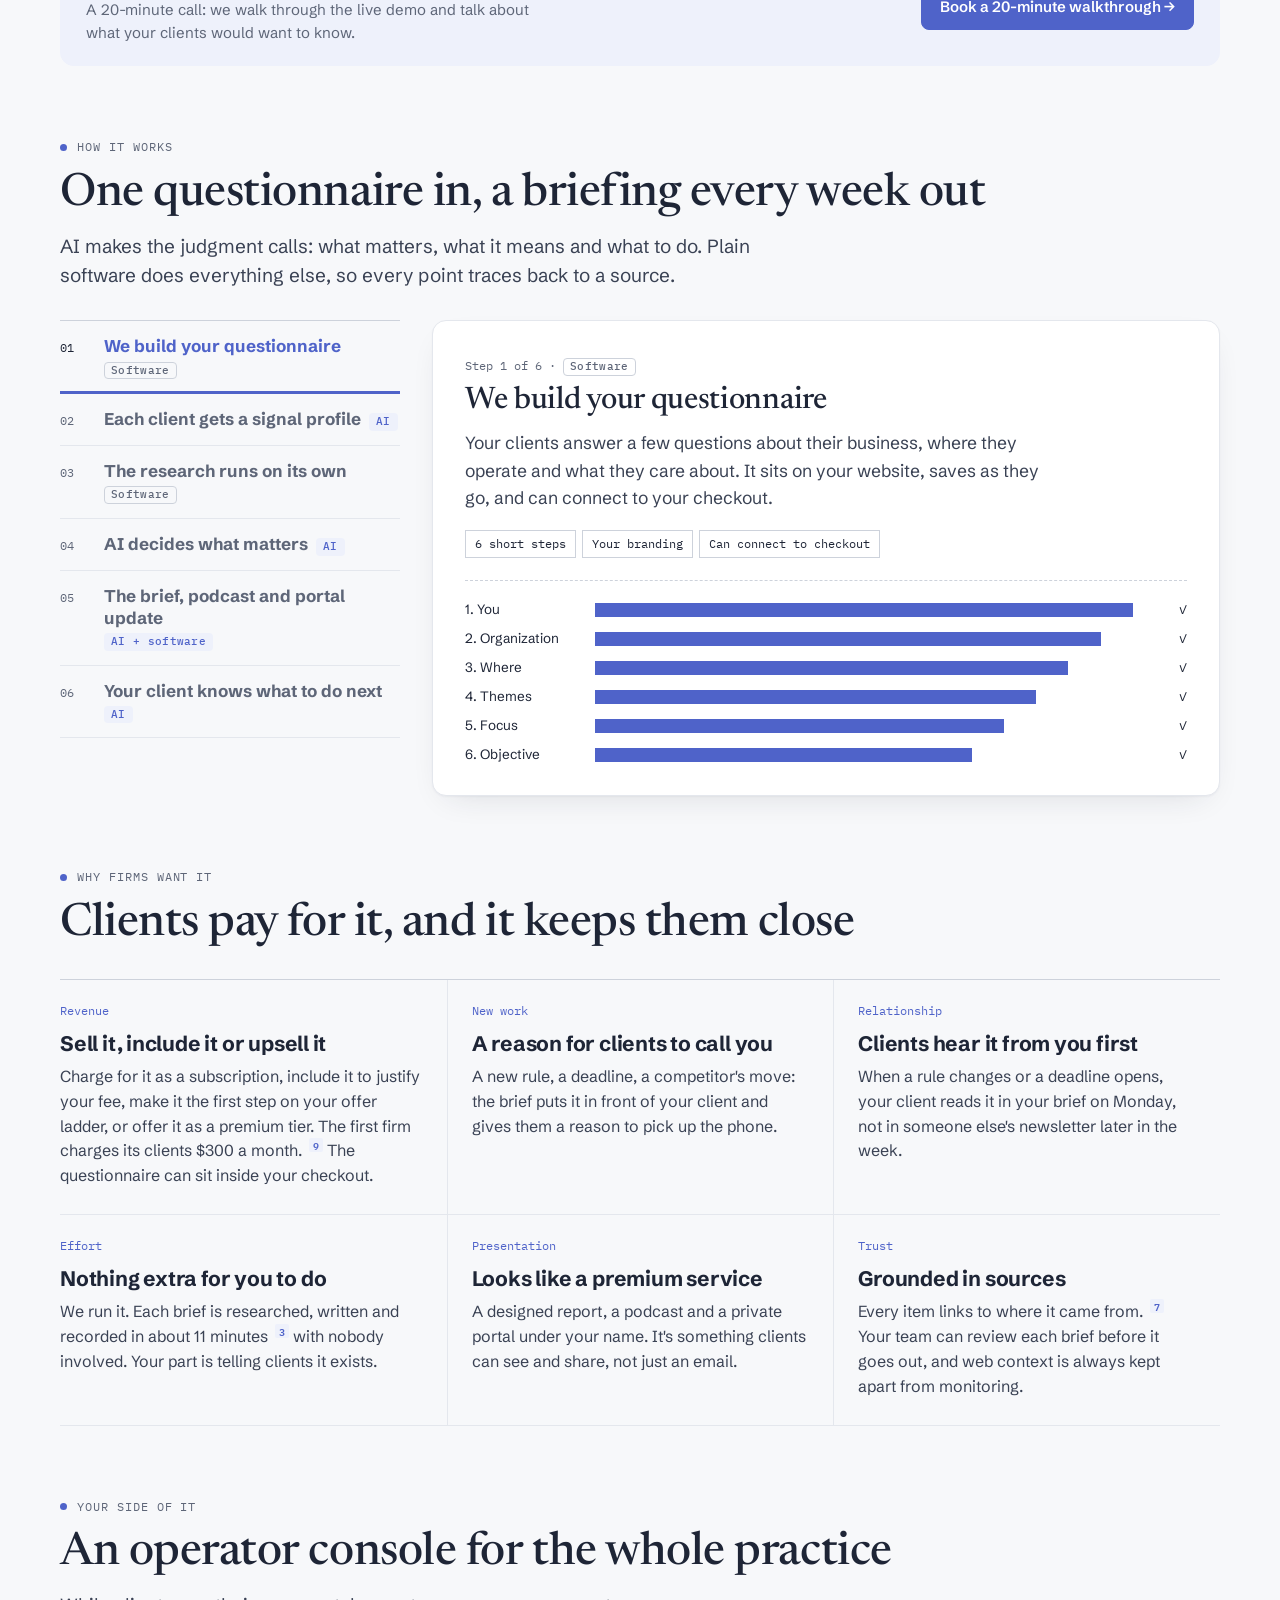
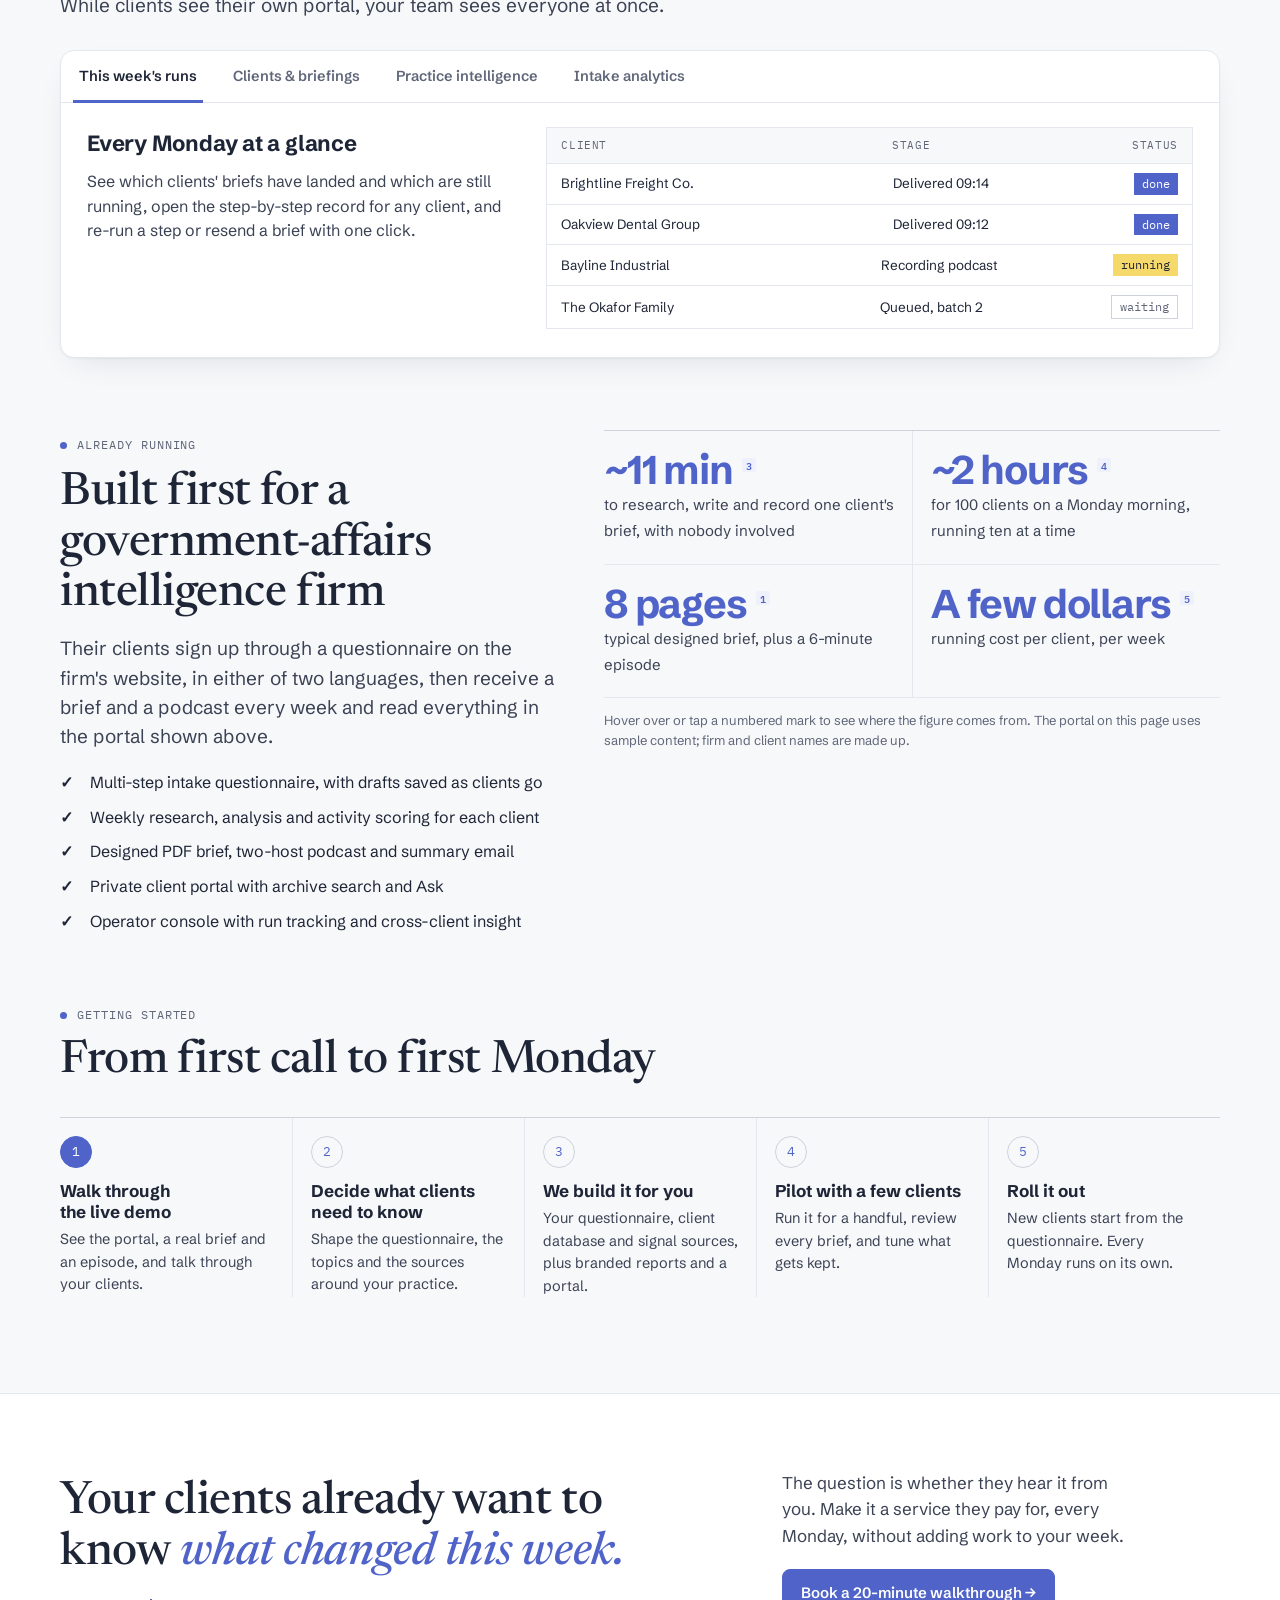
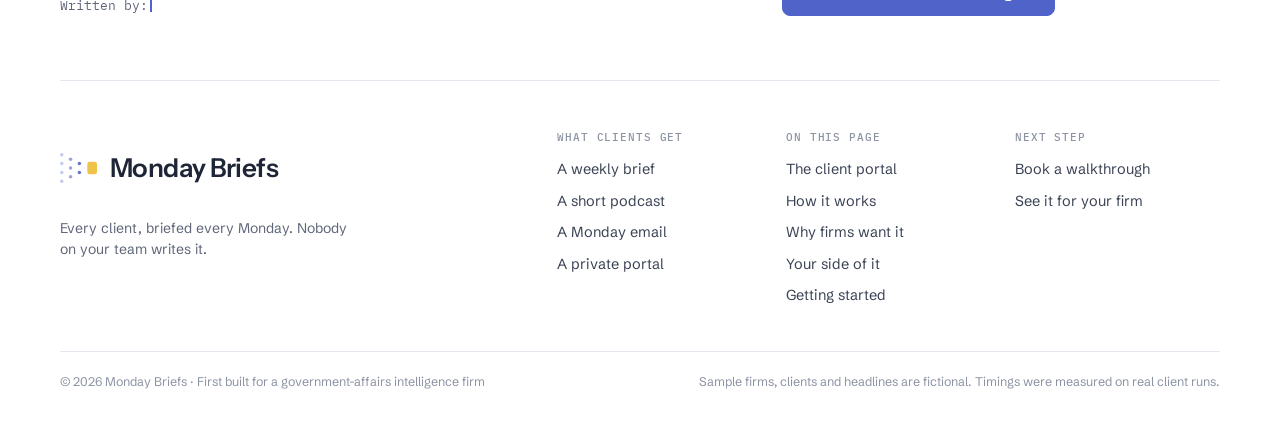
==== commit 1114dbe6: "Copy pass: buyer-outcome headline, revenue-first benefits, job-based portal lede - Headline: "A week" ====
--- a/index.html
+++ b/index.html
@@ -4,14 +4,14 @@
 <meta charset="utf-8">
 <meta name="viewport" content="width=device-width, initial-scale=1, viewport-fit=cover">
 <title>Monday Briefs</title>
-<meta name="description" content="Every week, Monday Briefs reads about 50,000 words for each of your clients from the news, government sites, blogs, posts and podcasts, and turns what matters into a short report, a podcast and a private portal. Nobody on your team writes it.">
+<meta name="description" content="A weekly briefing your clients pay for and your team never writes. Every week, Monday Briefs reads about 50,000 words for each of your clients from the news, government sites, blogs, posts and podcasts, and turns what matters into a short report, a podcast and a private portal. Nobody on your team writes it.">
 <meta name="theme-color" content="#F7F8FA">
 <link rel="icon" href="/favicon.svg" type="image/svg+xml">
 <link rel="icon" type="image/png" sizes="32x32" href="/favicon-32.png">
 <link rel="apple-touch-icon" href="/apple-touch-icon.png">
 <meta property="og:type" content="website">
 <meta property="og:title" content="Monday Briefs">
-<meta property="og:description" content="The signals your clients need, turned into action every Monday. Nobody on your team writes it.">
+<meta property="og:description" content="A weekly briefing your clients pay for and your team never writes.">
 <meta property="og:url" content="https://mondaybriefs.com/">
 <meta property="og:site_name" content="Monday Briefs">
 <meta property="og:image" content="https://mondaybriefs.com/og.png">
@@ -177,8 +177,10 @@
 .eyebrow { font-family: var(--mono); font-size: 12px; letter-spacing: 0.08em; text-transform: uppercase; color: var(--slate); display: inline-flex; align-items: center; gap: 10px; }
 .eyebrow::before { content: ""; width: 7px; height: 7px; border-radius: 50%; background: var(--accent); }
 .hero .eyebrow { color: var(--slate); }
-h1 { font-family: var(--pv-serif); font-size: clamp(40px, 5.8vw, 72px); line-height: 1.04; letter-spacing: -0.015em; font-weight: 500; margin-top: 18px; }
+h1 { font-family: var(--pv-serif); font-size: clamp(40px, 5.1vw, 66px); line-height: 1.04; letter-spacing: -0.015em; font-weight: 500; margin-top: 18px; }
 .mark { font-style: italic; position: relative; z-index: 0; white-space: nowrap; }
+.mark.plain { font-style: normal; }
+h1 .em { font-style: italic; white-space: nowrap; }
 .mark::after { content: ""; position: absolute; z-index: -1; left: -0.05em; right: -0.05em; bottom: 0.06em; height: 0.36em; border-radius: 0.08em; background: var(--butter); transform-origin: 0 50%; animation: sweep 0.8s var(--ease) 0.6s backwards; }
 @keyframes sweep { from { transform: scaleX(0); } }
 .hero-sub { font-size: 20px; line-height: 1.5; color: var(--ink-2); max-width: 38ch; margin-top: 22px; }
@@ -695,8 +697,8 @@
   <header class="hero">
     <div>
       <span class="eyebrow">Real-world signals, turned into action</span>
-      <h1>The signals your clients need, turned into action <span class="mark">every Monday.</span></h1>
-      <p class="hero-sub">Every week, Monday Briefs reads about 50,000 words for each of your clients<button type="button" class="cite" data-n="8">8</button> from the news, government sites, blogs, posts and podcasts, keeps what matters, and turns it into a short report, a podcast and a private portal. Nobody on your team writes it.</p>
+      <h1>A weekly briefing your clients pay&nbsp;for and&nbsp;your&nbsp;team <span class="em">never writes.</span></h1>
+      <p class="hero-sub"><span class="mark plain">Every Monday</span>, each of your clients gets a short report, a podcast and a private portal about their own world, under your name. We read about 50,000 words per client each week<button type="button" class="cite" data-n="8">8</button> to make it. Firms sell it, include it in their fee, or use it to stay the first call.</p>
       <div class="cycle"><span>Ready for <button class="cycle-btn" type="button" id="cycleBtn"></button></span></div>
       <div class="hero-cta">
         <a class="btn" href="https://cal.com/james-pinder/walkthrough-monday-brief" target="_blank" rel="noopener">Book a 20-minute walkthrough →</a>
@@ -751,7 +753,7 @@
     <div class="sec-top rv">
       <span class="eyebrow">The client portal</span>
       <h2>See it for your practice</h2>
-      <p class="lede">This is the portal from the live build, filled with sample content. Pick your kind of firm; the card is one of its clients, and the portal below is what that client opens on Monday. Everything inside the frame is clickable.</p>
+      <p class="lede">This works for any firm that owes its clients or members recurring updates and doesn&rsquo;t want to write them, from government-affairs consultants to law firms to associations. Pick your kind of firm below; the card is one of its clients, and the portal is what that client opens on Monday. Everything inside the frame is clickable.</p>
     </div>
     <div class="pick">
       <p class="pick-k" id="pickLabel">Pick your kind of firm. Each card is one of their clients.</p>
@@ -810,15 +812,15 @@
   <section id="why">
     <div class="sec-top rv">
       <span class="eyebrow">Why firms want it</span>
-      <h2>Your expertise, delivered to every client, every week</h2>
+      <h2>Clients pay for it, and it keeps them close</h2>
     </div>
     <div class="bens">
-      <div class="ben rv"><span class="k">Relationship</span><h3>Instant value, every week</h3><p>Your clients get something useful from you every Monday, about their own business, without having to ask.</p></div>
+      <div class="ben rv"><span class="k">Revenue</span><h3>Sell it, include it or upsell it</h3><p>Charge for it as a subscription, include it to justify your fee, make it the first step on your offer ladder, or offer it as a premium tier. The first firm charges its clients $300 a month. <button type="button" class="cite" data-n="9">9</button> The questionnaire can sit inside your checkout.</p></div>
       <div class="ben rv"><span class="k">New work</span><h3>A reason for clients to call you</h3><p>A new rule, a deadline, a competitor's move: the brief puts it in front of your client and gives them a reason to pick up the phone.</p></div>
+      <div class="ben rv"><span class="k">Relationship</span><h3>Clients hear it from you first</h3><p>When a rule changes or a deadline opens, your client reads it in your brief on Monday, not in someone else's newsletter later in the week.</p></div>
       <div class="ben rv"><span class="k">Effort</span><h3>Nothing extra for you to do</h3><p>We run it. Each brief is researched, written and recorded in about 11 minutes <button type="button" class="cite" data-n="3">3</button> with nobody involved. Your part is telling clients it exists.</p></div>
       <div class="ben rv"><span class="k">Presentation</span><h3>Looks like a premium service</h3><p>A designed report, a podcast and a private portal under your name. It's something clients can see and share, not just an email.</p></div>
       <div class="ben rv"><span class="k">Trust</span><h3>Grounded in sources</h3><p>Every item links to where it came from. <button type="button" class="cite" data-n="7">7</button> Your team can review each brief before it goes out, and web context is always kept apart from monitoring.</p></div>
-      <div class="ben rv"><span class="k">Revenue</span><h3>Sell it, include it or upsell it</h3><p>Charge for it as a subscription, include it to justify your fee, make it the first step on your offer ladder, or offer it as a premium tier. The questionnaire can sit inside your checkout.</p></div>
     </div>
   </section>
 
@@ -888,7 +890,7 @@
       <p class="byline" id="byline" aria-label="Written by: nobody on your team."><span id="bylineTxt"></span><span class="caret" aria-hidden="true"></span></p>
     </div>
     <div class="closing-side">
-      <p>Simple, short and useful. Stay top of mind with every client and earn more from the relationships you already have, without adding work to your week.</p>
+      <p>The question is whether they hear it from you. Make it a service they pay for, every Monday, without adding work to your week.</p>
       <a class="btn btn-accent" href="https://cal.com/james-pinder/walkthrough-monday-brief" target="_blank" rel="noopener">Book a 20-minute walkthrough →</a>
     </div>
   </div>
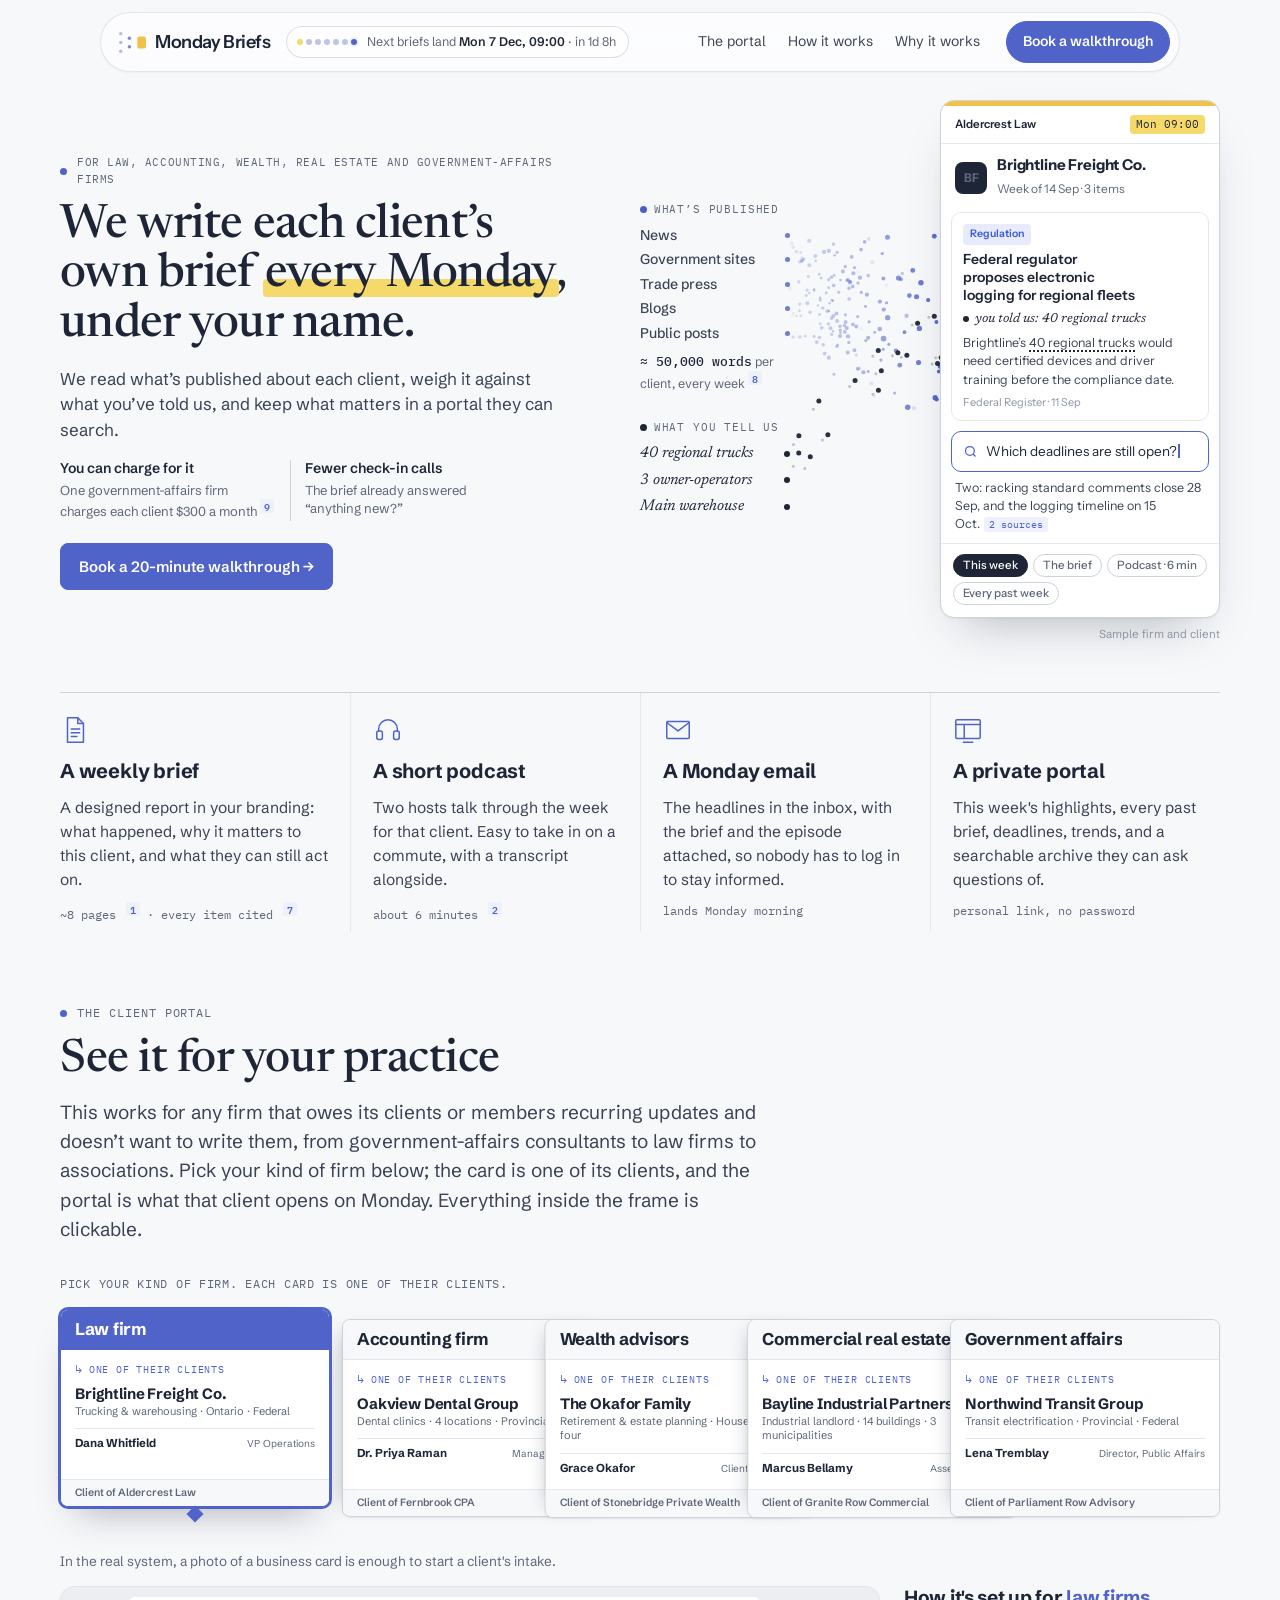
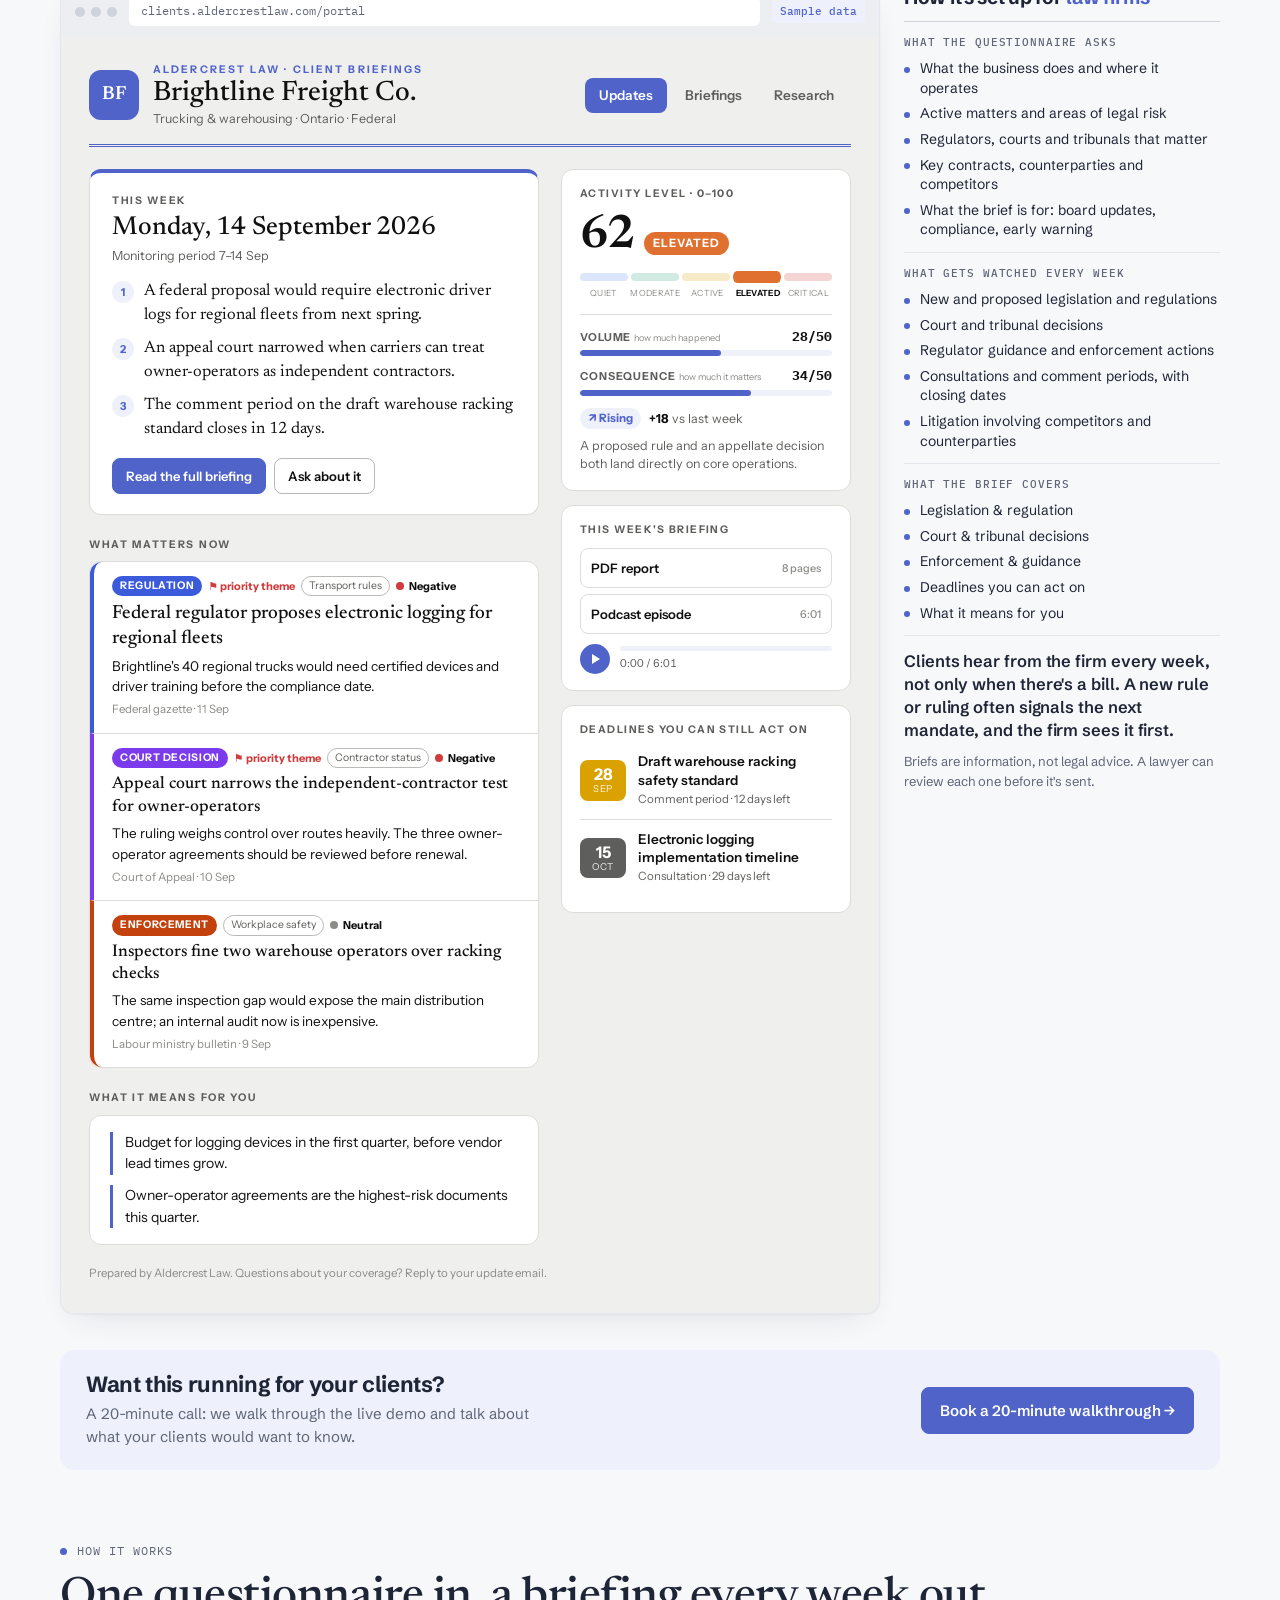
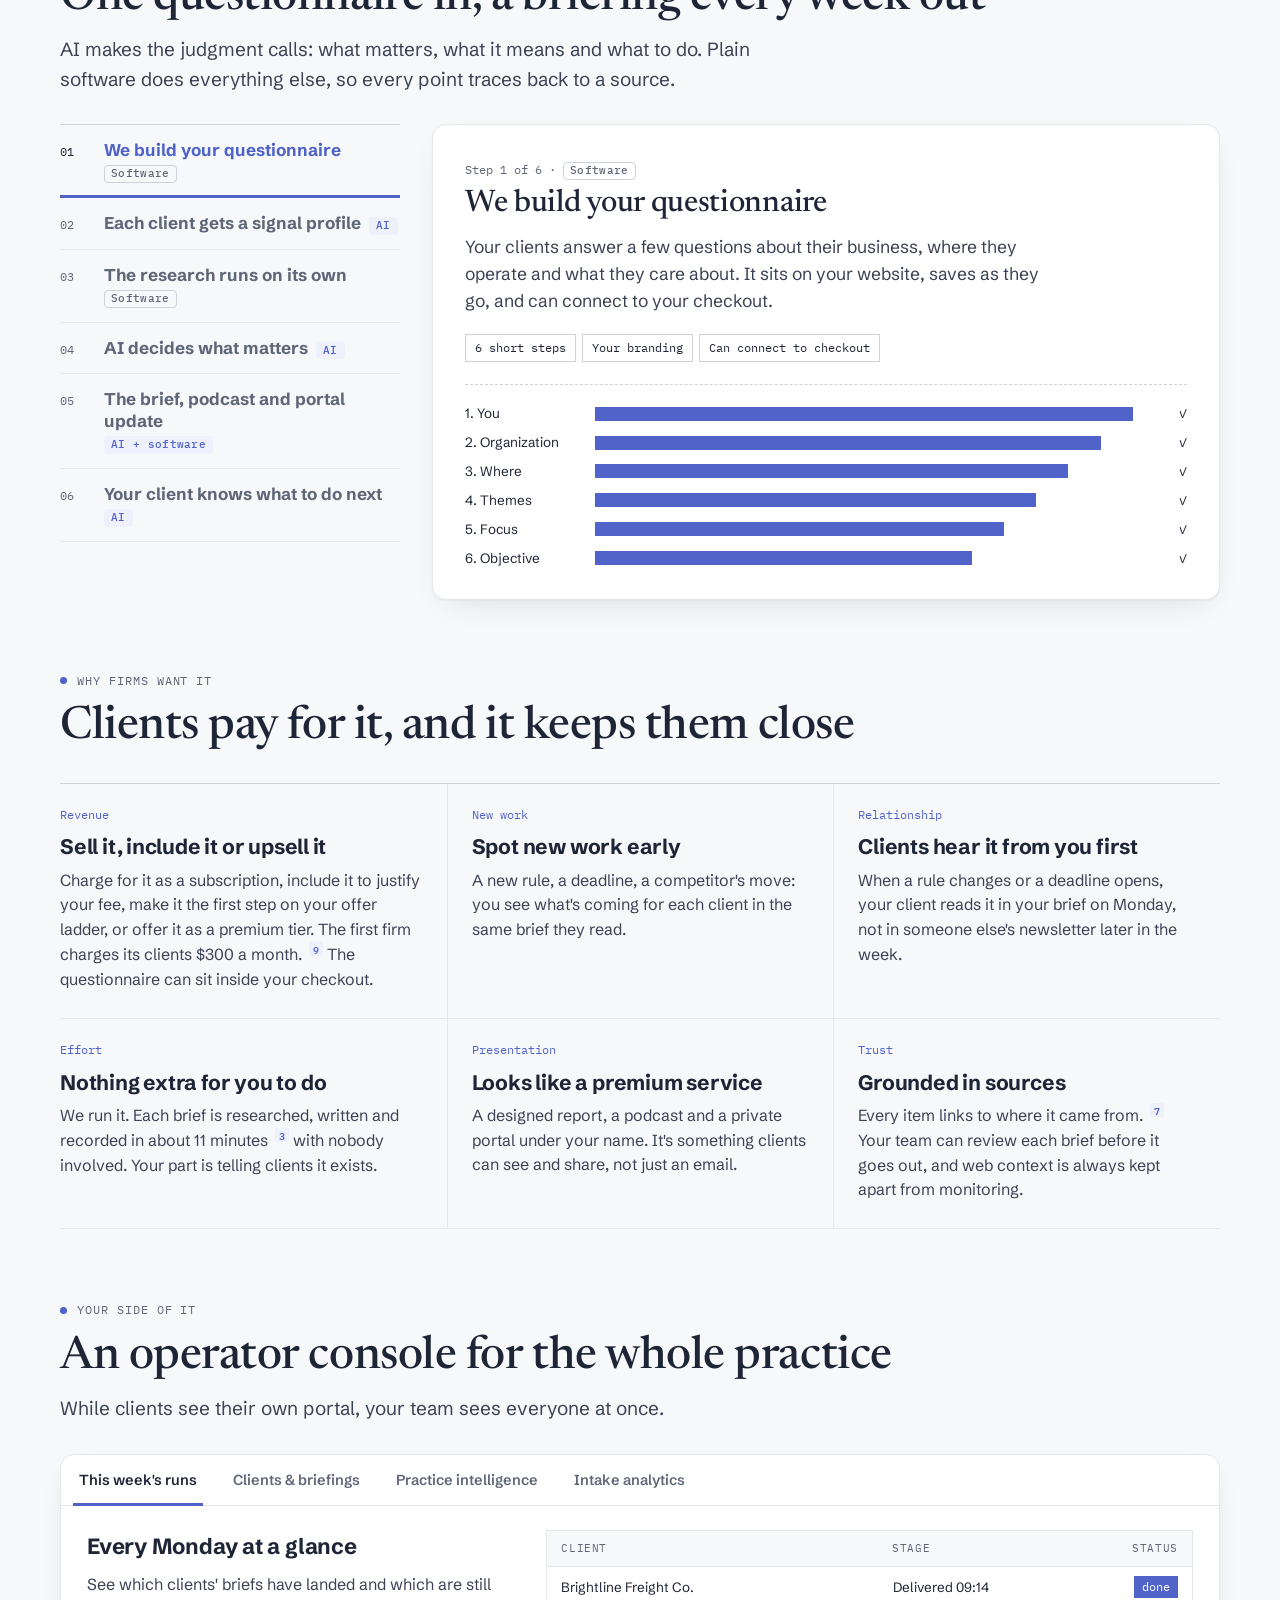
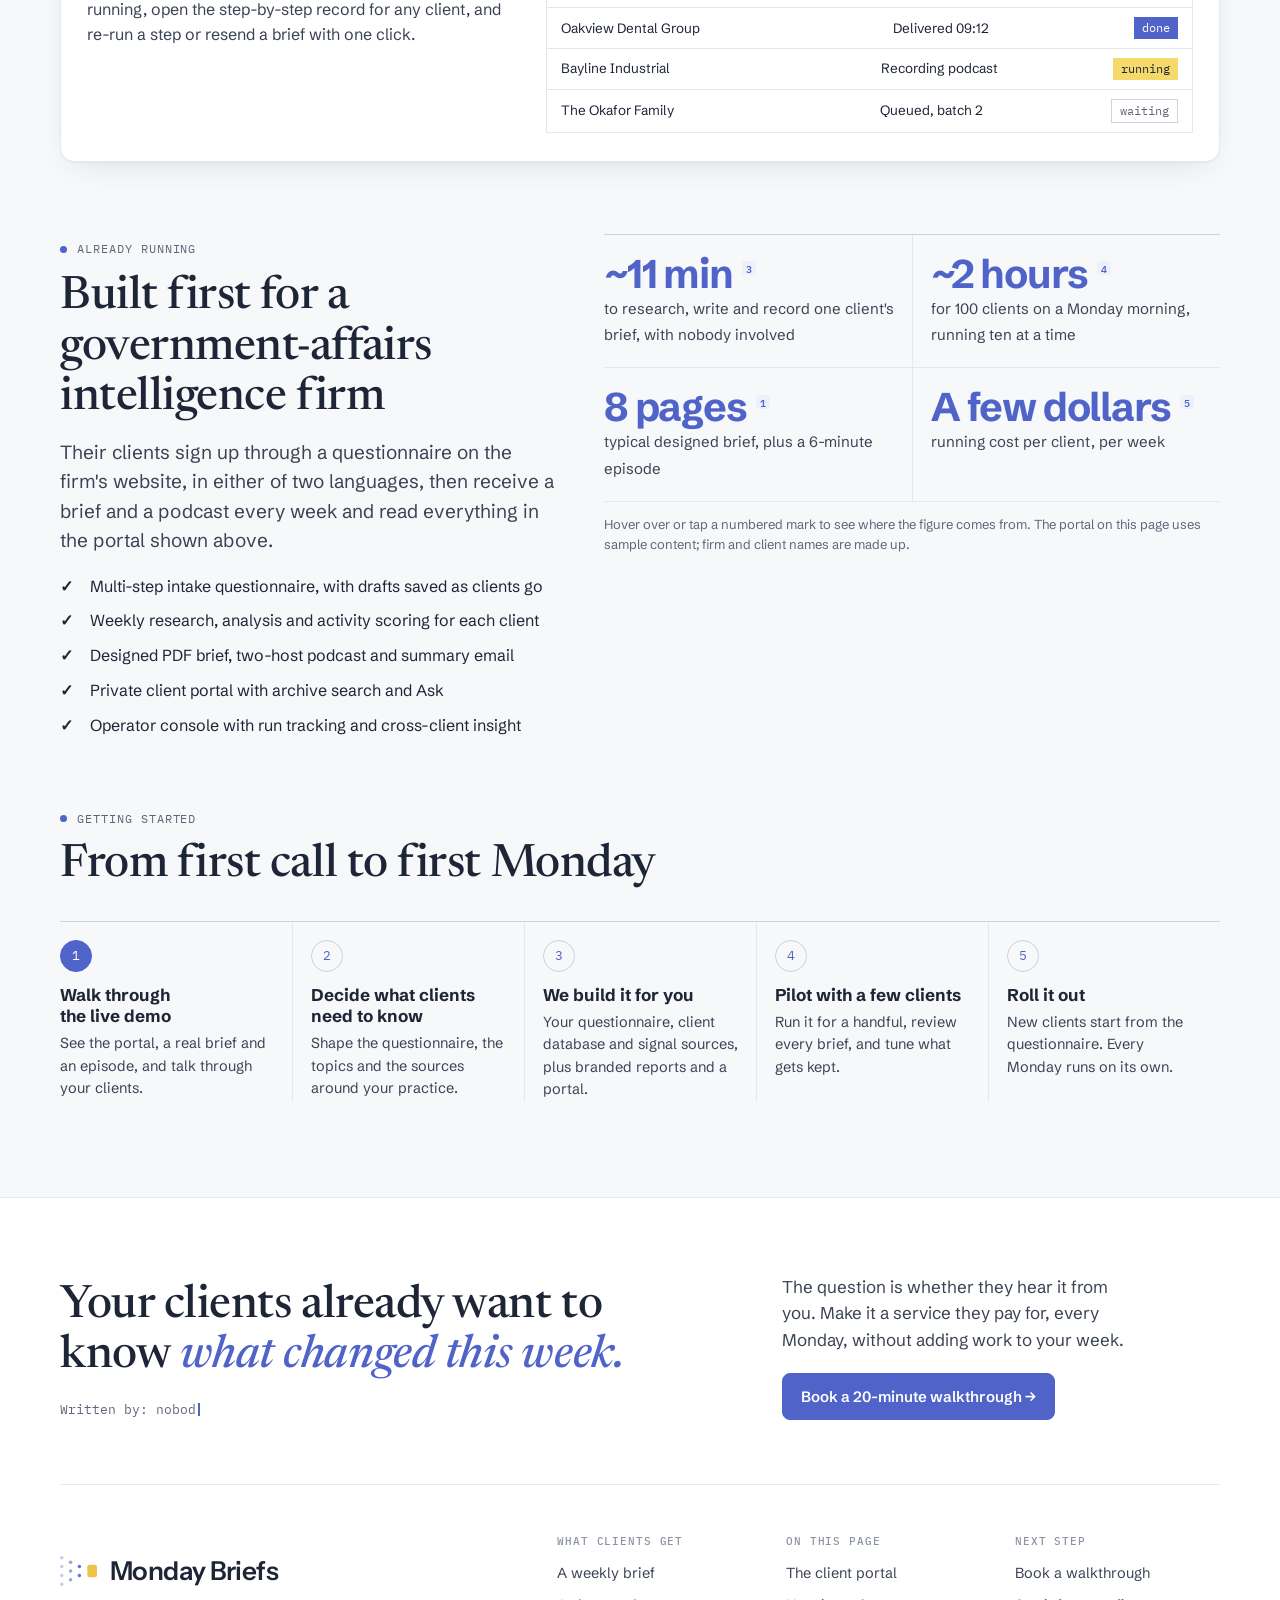
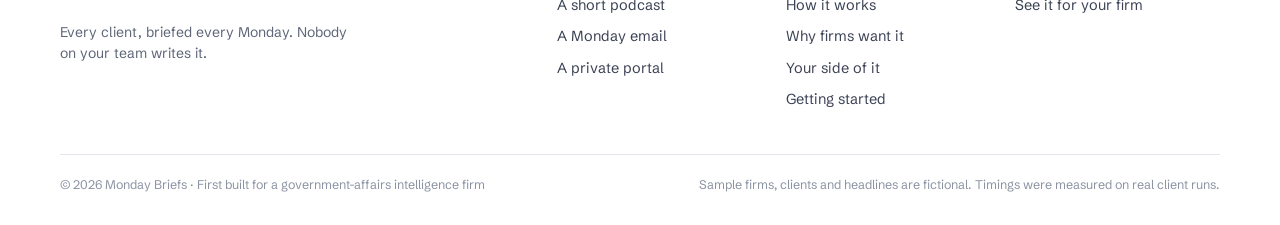
==== commit 9e65a453: "Hero: we write each client's brief; published signals and your notes flow into the portal Replaces t" ====
--- a/index.html
+++ b/index.html
@@ -4,14 +4,14 @@
 <meta charset="utf-8">
 <meta name="viewport" content="width=device-width, initial-scale=1, viewport-fit=cover">
 <title>Monday Briefs</title>
-<meta name="description" content="A weekly briefing your clients pay for and your team never writes. Every week, Monday Briefs reads about 50,000 words for each of your clients from the news, government sites, blogs, posts and podcasts, and turns what matters into a short report, a podcast and a private portal. Nobody on your team writes it.">
+<meta name="description" content="We write each client's own brief every Monday, under your name. Monday Briefs reads about 50,000 words a week for each of your clients, weighs it against what you've told us, and keeps what matters in a short report, a podcast and a portal they can search.">
 <meta name="theme-color" content="#F7F8FA">
 <link rel="icon" href="/favicon.svg" type="image/svg+xml">
 <link rel="icon" type="image/png" sizes="32x32" href="/favicon-32.png">
 <link rel="apple-touch-icon" href="/apple-touch-icon.png">
 <meta property="og:type" content="website">
 <meta property="og:title" content="Monday Briefs">
-<meta property="og:description" content="A weekly briefing your clients pay for and your team never writes.">
+<meta property="og:description" content="We write each client's own brief every Monday, under your name.">
 <meta property="og:url" content="https://mondaybriefs.com/">
 <meta property="og:site_name" content="Monday Briefs">
 <meta property="og:image" content="https://mondaybriefs.com/og.png">
@@ -173,27 +173,15 @@
 @media (max-width: 380px) { .site-head .head-cta { display: none; } .menu-btn { margin-left: auto; } }
 
 /* hero */
-.hero { display: grid; grid-template-columns: 1.02fr 0.98fr; gap: 48px; align-items: center; padding-block: 56px 64px; }
 .eyebrow { font-family: var(--mono); font-size: 12px; letter-spacing: 0.08em; text-transform: uppercase; color: var(--slate); display: inline-flex; align-items: center; gap: 10px; }
 .eyebrow::before { content: ""; width: 7px; height: 7px; border-radius: 50%; background: var(--accent); }
-.hero .eyebrow { color: var(--slate); }
 h1 { font-family: var(--pv-serif); font-size: clamp(40px, 5.1vw, 66px); line-height: 1.04; letter-spacing: -0.015em; font-weight: 500; margin-top: 18px; }
 .mark { font-style: italic; position: relative; z-index: 0; white-space: nowrap; }
 .mark.plain { font-style: normal; }
-h1 .em { font-style: italic; white-space: nowrap; }
 .mark::after { content: ""; position: absolute; z-index: -1; left: -0.05em; right: -0.05em; bottom: 0.06em; height: 0.36em; border-radius: 0.08em; background: var(--butter); transform-origin: 0 50%; animation: sweep 0.8s var(--ease) 0.6s backwards; }
 @keyframes sweep { from { transform: scaleX(0); } }
-.hero-sub { font-size: 20px; line-height: 1.5; color: var(--ink-2); max-width: 38ch; margin-top: 22px; }
-.cycle { display: grid; gap: 8px; margin-top: 22px; font-size: 18px; color: var(--slate); }
-.cycle-btn { border: 0; background: var(--accent-tint); color: var(--accent); padding: 3px 12px; font-weight: 600; cursor: pointer; border-radius: 6px; transition: transform 0.2s var(--ease); display: inline-grid; text-align: left; vertical-align: baseline; margin-left: 4px; }
-.cycle-btn:hover { transform: translateY(-1px); }
-.cycle-btn span { grid-area: 1 / 1; visibility: hidden; white-space: nowrap; }
-.cycle-btn span.on { visibility: visible; animation: wordin 0.45s var(--ease); }
-@keyframes wordin { from { transform: translateY(40%); opacity: 0; } }
 .hero-cta { display: flex; flex-wrap: wrap; gap: 10px; margin-top: 30px; }
 @media (max-width: 560px) { .hero-cta .btn { flex: 1 1 100%; justify-content: center; } }
-.proof-line { margin-top: 20px; font-size: 14.5px; line-height: 1.6; color: var(--slate); text-wrap: pretty; }
-.proof-price { font-weight: 600; color: var(--accent); background: var(--accent-tint); padding: 1px 7px; border-radius: 5px; white-space: nowrap; }
 .btn { display: inline-flex; align-items: center; gap: 8px; padding: 11px 18px; border-radius: 8px; font-size: 15px; font-weight: 600; border: 1px solid var(--ink); background: var(--ink); color: var(--on-ink); text-decoration: none; cursor: pointer; transition: transform 0.18s var(--ease), background-color 0.2s, color 0.2s; }
 .btn:hover { transform: translateY(-2px); }
 .btn.ghost { background: transparent; color: var(--ink); }
@@ -201,43 +189,128 @@
 .cta-strip { margin-top: 36px; background: var(--accent-tint); border: 0; border-radius: 14px; padding: 22px 26px; display: flex; flex-wrap: wrap; align-items: center; justify-content: space-between; gap: 14px 24px; }
 .cta-strip h3 { font-size: 22px; font-weight: 700; letter-spacing: -0.015em; line-height: 1.15; }
 .cta-strip p { font-size: 15px; color: var(--slate); margin-top: 4px; max-width: 52ch; }
-.hero .btn { background: var(--accent); color: var(--on-accent); border-color: var(--accent); }
-.hero .btn.ghost { background: transparent; color: var(--ink); border-color: var(--line-2); }
-
-/* the Monday board */
-.board { background: var(--surface); color: var(--ink); border: 1px solid var(--line); border-radius: 14px; box-shadow: var(--shadow); padding: 18px 22px 16px; display: grid; gap: 10px; animation: boardin 0.9s var(--ease) 0.2s backwards; }
-@keyframes boardin { from { transform: translateY(28px); opacity: 0; } }
-.board-top { display: flex; align-items: baseline; flex-wrap: wrap; gap: 6px 14px; border-bottom: 1px solid var(--line); padding-bottom: 10px; }
-.board-day { font-family: var(--mono); font-size: 12px; letter-spacing: 0.08em; text-transform: uppercase; color: var(--slate); }
-.board-clock { font-family: var(--mono); font-size: 32px; font-weight: 500; letter-spacing: -0.02em; line-height: 1; font-variant-numeric: tabular-nums; margin-left: auto; }
-.board-clock small { font-size: 13px; margin-left: 2px; color: var(--slate); letter-spacing: 0; }
-.board-live { border: 0; background: transparent; font-family: var(--mono); font-size: 11px; letter-spacing: 0.04em; color: var(--coral); cursor: pointer; padding: 2px 0; width: 100%; text-align: left; }
-.board-live.done { color: var(--slate); }
-.board-rows { list-style: none; margin: 0; padding: 0; display: grid; }
-.brow { display: grid; grid-template-columns: 22px minmax(0, 1fr) auto; gap: 10px; align-items: center; padding: 8px 0; border-bottom: 1px solid var(--line); min-height: 48px; transition: opacity 0.35s; }
-.brow:last-child { border-bottom: 0; }
-.brow[data-state="pending"] { opacity: 0.32; }
-.brow-dot { width: 14px; height: 14px; border-radius: 50%; border: 2px solid var(--line-2); display: grid; place-items: center; font-size: 9px; color: #fff; position: relative; transition: background-color 0.25s, border-color 0.25s; }
-.brow[data-state="running"] .brow-dot { border-color: var(--coral); background: var(--coral); }
-.brow[data-state="running"] .brow-dot::before { content: ""; position: absolute; inset: -6px; border-radius: 50%; border: 2px solid var(--coral); animation: pulse 1.1s ease-out infinite; }
-@keyframes pulse { from { transform: scale(0.7); opacity: 1; } to { transform: scale(1.4); opacity: 0; } }
-.brow[data-state="done"] .brow-dot { background: var(--accent); border-color: var(--accent); }
-.brow[data-state="done"] .brow-dot::after { content: "✓"; }
-.brow-main b { display: block; font-size: 14px; font-weight: 700; line-height: 1.25; }
-.brow-main span { display: block; font-size: 12.5px; color: var(--slate); font-variant-numeric: tabular-nums; min-height: 1.3em; white-space: nowrap; overflow: hidden; text-overflow: ellipsis; }
-.brow-side { font-family: var(--mono); font-size: 12px; color: var(--slate); text-align: right; font-variant-numeric: tabular-nums; min-width: 64px; }
-.chip { display: inline-block; background: var(--accent-tint); color: var(--accent); font-weight: 600; padding: 2px 7px; font-size: 11px; border-radius: 4px; font-family: var(--display); animation: popin 0.35s var(--ease) backwards; }
-@keyframes popin { from { transform: scale(0.4); opacity: 0; } }
+
 .score { font-family: var(--display); font-size: 24px; font-weight: 700; color: var(--ink); letter-spacing: -0.02em; line-height: 1; }
-.wave { display: inline-flex; align-items: center; gap: 2px; height: 16px; vertical-align: middle; margin-right: 6px; }
-.wave i { width: 2px; background: var(--accent); border-radius: 1px; height: 30%; }
-.wave.on i { animation: wave 1.1s ease-in-out infinite; animation-delay: calc(var(--i) * -0.09s); }
-@keyframes wave { 0%, 100% { height: 25%; } 50% { height: 100%; } }
-.mailcard { display: inline-grid; gap: 1px; text-align: left; border: 1px solid var(--line); border-left: 3px solid var(--accent); padding: 5px 8px; border-radius: 3px; max-width: 210px; font-family: var(--display); animation: popin 0.4s var(--ease) backwards; }
-.mailcard b { font-size: 11.5px; line-height: 1.25; display: block; white-space: nowrap; overflow: hidden; text-overflow: ellipsis; color: var(--ink); }
-.mailcard span { font-size: 10.5px; color: var(--slate); }
-.board-foot { font-size: 13px; color: var(--slate); min-height: 1.4em; margin: 0; }
-.board-foot b { color: var(--ink); }
+
+/* hero: we write each client's brief; what's published and what you tell us flow into their portal */
+:root { --hx-dot: #4C5CC9; --hx-gold: #F0C24A; --hx-shadow: 0 1px 2px rgba(30, 37, 54, 0.05), 0 24px 48px -24px rgba(30, 37, 54, 0.35); }
+@media (prefers-color-scheme: dark) { :root:not([data-theme="light"]) { --hx-dot: #8E9BEA; --hx-shadow: 0 1px 2px rgba(0, 0, 0, 0.3), 0 24px 48px -24px rgba(0, 0, 0, 0.7); } }
+:root[data-theme="dark"] { --hx-dot: #8E9BEA; --hx-shadow: 0 1px 2px rgba(0, 0, 0, 0.3), 0 24px 48px -24px rgba(0, 0, 0, 0.7); }
+.hx { display: grid; grid-template-columns: minmax(0, 0.96fr) minmax(0, 1.04fr); gap: 40px 44px; align-items: center; padding-block: 28px 48px; }
+.hx .eyebrow { font-size: 11px; letter-spacing: 0.05em; }
+.hx h1 { font-size: clamp(34px, 3.7vw, 48px); margin-top: 14px; }
+.hx-sub { margin-top: 16px; font-size: 17px; line-height: 1.5; color: var(--ink-2); max-width: 50ch; }
+.hx-gains { list-style: none; margin: 18px 0 0; padding: 0; display: grid; grid-template-columns: repeat(2, minmax(0, 1fr)); max-width: 460px; }
+.hx-gains li { padding: 0 14px; border-left: 1px solid var(--line-2); font-size: 13px; line-height: 1.4; color: var(--slate); display: grid; gap: 3px; align-content: start; }
+.hx-gains li:first-child { padding-left: 0; border-left: 0; }
+.hx-gains b { color: var(--ink); font-weight: 600; font-size: 14px; line-height: 1.25; }
+.hx .hero-cta { margin-top: 22px; }
+.hx .btn.ghost { border-color: var(--line-2); }
+@media (min-width: 1081px) { .hx-portal-btn { display: none !important; } }
+
+.hx-flow { position: relative; display: grid; grid-template-columns: 150px minmax(60px, 1fr) minmax(262px, 280px); gap: 0 12px; align-items: center; }
+.hx-cv { position: absolute; inset: -12px 0; width: 100%; height: calc(100% + 24px); z-index: 0; pointer-events: none; }
+.hx-flow > :not(canvas) { position: relative; z-index: 1; }
+.hx-inputs { grid-column: 1; display: grid; gap: 26px; }
+.hx-grp { display: grid; gap: 9px; }
+.hx-k { font-family: var(--mono); font-size: 10.5px; letter-spacing: 0.08em; text-transform: uppercase; color: var(--slate); display: flex; align-items: center; gap: 7px; }
+.hx-k::before { content: ""; width: 7px; height: 7px; border-radius: 50%; background: var(--hx-dot); flex: none; }
+.hx-you .hx-k::before { background: var(--ink); }
+.hx-list { list-style: none; margin: 0; padding: 0; display: grid; gap: 7px; }
+.hx-list li { display: flex; justify-content: space-between; align-items: center; gap: 8px; line-height: 1.25; }
+.hx-list li::after { content: ""; width: 5px; height: 5px; border-radius: 50%; flex: none; background: var(--hx-dot); opacity: 0.8; }
+.hx-srcs li { font-size: 14px; font-weight: 500; color: var(--ink-2); }
+.hx-notes li { font-family: var(--pv-serif); font-style: italic; font-size: 15.5px; color: var(--ink); }
+.hx-notes li::after { background: var(--ink); width: 6px; height: 6px; opacity: 1; }
+.hx-n { font-size: 12.5px; color: var(--slate); line-height: 1.35; margin: 2px 0 0; }
+.hx-n b { font-family: var(--mono); font-weight: 500; color: var(--ink); }
+
+.hx-card { grid-column: 3; background: var(--surface); border: 1px solid var(--line-2); border-radius: 14px; box-shadow: var(--hx-shadow); overflow: hidden; font-family: var(--pv-sans); }
+.hx-card::before { content: ""; display: block; height: 5px; background: var(--hx-gold); }
+.hx-top { display: flex; justify-content: space-between; align-items: center; gap: 10px; padding: 9px 14px; border-bottom: 1px solid var(--line); font-size: 11.5px; }
+.hx-top b { color: var(--ink); font-weight: 600; }
+.hx-mon { font-family: var(--mono); font-size: 11px; background: var(--butter); color: #1E2536; padding: 1px 6px; border-radius: 4px; white-space: nowrap; }
+.hx-client { display: flex; align-items: center; gap: 10px; padding: 12px 14px 4px; }
+.hx-mono { width: 32px; height: 32px; border-radius: 8px; background: var(--ink); color: var(--surface); display: grid; place-items: center; font-weight: 700; font-size: 12.5px; flex: none; }
+.hx-client b { display: block; font-size: 15px; font-weight: 700; letter-spacing: -0.01em; line-height: 1.2; }
+.hx-client span { font-size: 12px; color: var(--slate); }
+.hx-panels { display: grid; }
+.hx-panel { grid-area: 1 / 1; transition: opacity 0.25s; }
+.hx-panel.off { visibility: hidden; opacity: 0; }
+.hx-item { margin: 8px 10px 0; padding: 11px 11px 9px; border: 1px solid var(--line); border-radius: 10px; display: grid; gap: 5px; }
+.hx-cat { justify-self: start; font-size: 10.5px; font-weight: 600; padding: 2px 7px; border-radius: 4px; color: var(--pvc-gov); background: color-mix(in srgb, var(--pvc-gov) 12%, transparent); }
+.hx-item h4 { font-size: 14px; font-weight: 600; line-height: 1.3; }
+.hx-told { display: flex; align-items: center; gap: 6px; font-family: var(--pv-serif); font-style: italic; font-size: 13px; color: var(--ink); }
+.hx-told::before { content: ""; width: 6px; height: 6px; border-radius: 50%; background: var(--ink); }
+.hx-why { font-size: 12.5px; line-height: 1.45; color: var(--ink-2); }
+.hx-why u { text-decoration: underline dotted var(--ink); text-underline-offset: 3px; text-decoration-thickness: 1.5px; }
+.hx-src { font-size: 11px; color: var(--faint); }
+.hx-ask { margin: 10px 10px 0; display: flex; align-items: center; gap: 8px; padding: 9px 11px; border: 1.5px solid var(--accent); border-radius: 10px; font-size: 13.5px; min-height: 40px; }
+.hx-ask svg { width: 15px; height: 15px; flex: none; stroke: var(--accent); fill: none; stroke-width: 2; }
+.hx-ask > span { flex: 1; min-width: 0; overflow: hidden; white-space: nowrap; text-overflow: ellipsis; }
+.hx-caret { display: inline-block; width: 2px; height: 1.05em; background: var(--accent); vertical-align: -2px; margin-left: 1px; animation: hxblink 0.9s steps(1) infinite; }
+@keyframes hxblink { 50% { opacity: 0; } }
+.hx-ans { margin: 7px 14px 0; font-size: 12.5px; line-height: 1.45; color: var(--ink-2); height: calc(1.45em * 3); overflow: hidden; transition: opacity 0.3s; }
+.hx-ans .n { font-family: var(--mono); font-size: 10px; color: var(--accent); background: var(--accent-tint); padding: 1px 5px; border-radius: 3px; margin-left: 4px; white-space: nowrap; }
+.hx-tabs { display: flex; gap: 5px; padding: 10px 12px 12px; border-top: 1px solid var(--line); margin-top: 10px; flex-wrap: wrap; }
+.hx-tabs button { font: 500 11.5px/1.3 var(--pv-sans); color: var(--slate); background: transparent; padding: 3px 9px; border: 1px solid var(--line-2); border-radius: 999px; cursor: pointer; transition: background-color 0.2s, color 0.2s, border-color 0.2s; }
+.hx-tabs button:hover { color: var(--accent); border-color: var(--accent); }
+.hx-tabs button[aria-selected="true"] { background: var(--ink); border-color: var(--ink); color: var(--surface); }
+.hx-bhead { display: flex; align-items: center; gap: 10px; margin: 10px 14px 0; padding: 9px 10px; border: 1px solid var(--line); border-radius: 10px; }
+.hx-bhead svg { width: 20px; height: 20px; flex: none; fill: none; stroke: var(--ink); stroke-width: 1.6; }
+.hx-bhead b { display: block; font-size: 13.5px; font-weight: 600; line-height: 1.25; }
+.hx-bhead span { font-size: 11px; color: var(--slate); }
+.hx-bk { margin: 10px 14px 4px; font-family: var(--mono); font-size: 9.5px; letter-spacing: 0.08em; text-transform: uppercase; color: var(--slate); }
+.hx-blist { list-style: none; margin: 0 14px; padding: 0; display: grid; gap: 4px; }
+.hx-blist li { position: relative; padding-left: 12px; font-size: 12px; line-height: 1.4; color: var(--ink-2); }
+.hx-blist li::before { content: ""; position: absolute; left: 0; top: 0.55em; width: 5px; height: 5px; border-radius: 50%; background: var(--hx-dot); }
+.hx-blist.act li::before { background: var(--ink); border-radius: 1px; }
+.hx-podtop { display: flex; align-items: center; gap: 10px; margin: 12px 14px 0; }
+.hx-play { position: relative; width: 36px; height: 36px; border-radius: 50%; border: 0; background: var(--accent); cursor: pointer; flex: none; }
+.hx-play::before { content: ""; position: absolute; left: 14px; top: 11px; border-left: 11px solid var(--on-accent); border-top: 7px solid transparent; border-bottom: 7px solid transparent; }
+.hx-play.on::before { left: 12px; top: 11px; width: 4px; height: 14px; border: 0; background: var(--on-accent); box-shadow: 7px 0 0 var(--on-accent); }
+.hx-podmeta b { display: block; font-size: 13.5px; font-weight: 600; line-height: 1.25; }
+.hx-podmeta span { font-family: var(--mono); font-size: 10.5px; color: var(--slate); font-variant-numeric: tabular-nums; }
+.hx-wave { display: flex; align-items: center; gap: 2px; height: 34px; margin: 10px 14px 0; }
+.hx-wave i { flex: 1; border-radius: 1px; background: var(--line-2); transition: background-color 0.2s; }
+.hx-wave i.done { background: var(--accent); }
+.hx-lines { list-style: none; margin: 10px 14px 0; padding: 0; display: grid; gap: 6px; }
+.hx-lines li { font-size: 12px; line-height: 1.4; color: var(--faint); transition: color 0.3s; }
+.hx-lines li.on { color: var(--ink); }
+.hx-lines b { font-family: var(--mono); font-size: 10px; font-weight: 500; text-transform: uppercase; letter-spacing: 0.06em; margin-right: 6px; color: var(--accent); }
+.hx-whead { display: flex; justify-content: space-between; margin: 12px 14px 4px; font-family: var(--mono); font-size: 9.5px; letter-spacing: 0.08em; text-transform: uppercase; color: var(--slate); }
+.hx-weeks { list-style: none; margin: 0 14px; padding: 0; display: grid; }
+.hx-weeks li { display: grid; grid-template-columns: 44px minmax(0, 1fr) 22px; gap: 2px 8px; align-items: center; padding: 7px 0; border-top: 1px solid var(--line); }
+.hx-wd { font-family: var(--mono); font-size: 11px; color: var(--ink-2); white-space: nowrap; }
+.hx-wbar { height: 6px; border-radius: 3px; background: var(--line); overflow: hidden; }
+.hx-wbar i { display: block; height: 100%; background: var(--hx-dot); opacity: 0.55; border-radius: 3px; }
+.hx-weeks li.now .hx-wbar i { opacity: 1; background: var(--accent); }
+.hx-wn { font-family: var(--mono); font-size: 11px; text-align: right; color: var(--ink-2); font-variant-numeric: tabular-nums; }
+.hx-weeks p { grid-column: 2 / -1; font-size: 11.5px; line-height: 1.35; color: var(--slate); }
+.hx-weeks li.now p { color: var(--ink-2); }
+.hx-cap { grid-column: 3; margin: 8px 0 0; font-size: 11.5px; color: var(--faint); text-align: right; }
+
+@media (max-width: 1080px) {
+  .hx { grid-template-columns: minmax(0, 1fr); }
+  .hx-sub { max-width: 60ch; }
+  .hx-flow { grid-template-columns: 190px minmax(60px, 1fr) 320px; }
+}
+@media (max-width: 760px) {
+  .hx-flow { grid-template-columns: minmax(0, 1fr); gap: 0; }
+  .hx-inputs { gap: 0; }
+  .hx-list { display: flex; flex-wrap: wrap; gap: 6px 8px; }
+  .hx-list li::after { display: none; }
+  .hx-srcs li { font-size: 13px; padding: 3px 10px; border: 1px solid var(--line-2); border-radius: 999px; background: var(--surface); }
+  .hx-you { margin-top: 64px; justify-items: end; text-align: right; }
+  .hx-you .hx-list { justify-content: flex-end; }
+  .hx-notes li { font-size: 15px; }
+  .hx-card { grid-column: 1; margin-top: 56px; }
+  .hx-cap { grid-column: 1; }
+}
+@media (max-width: 560px) {
+  .hx-gains { grid-template-columns: minmax(0, 1fr); gap: 10px; }
+  .hx-gains li, .hx-gains li:first-child { padding: 0 0 0 12px; border-left: 2px solid var(--line-2); }
+}
 
 /* sections */
 section { padding-block: 72px 0; scroll-margin-top: 92px; }
@@ -615,7 +688,6 @@
 .wall-cap b { color: var(--ink); font-weight: 700; }
 
 @media (max-width: 980px) {
-  .hero { grid-template-columns: 1fr; gap: 20px; padding-block: 40px 40px; }
   .stack { height: 440px; max-width: 520px; }
   .gets { grid-template-columns: 1fr 1fr; }
   .get:nth-child(3) { padding-left: 0; border-left: 0; }
@@ -694,26 +766,87 @@
 </header>
 <div class="band band-soft" id="top">
 <div class="wrap">
-  <header class="hero">
+  <header class="hx">
     <div>
-      <span class="eyebrow">Real-world signals, turned into action</span>
-      <h1>A weekly briefing your clients pay&nbsp;for and&nbsp;your&nbsp;team <span class="em">never writes.</span></h1>
-      <p class="hero-sub"><span class="mark plain">Every Monday</span>, each of your clients gets a short report, a podcast and a private portal about their own world, under your name. We read about 50,000 words per client each week<button type="button" class="cite" data-n="8">8</button> to make it. Firms sell it, include it in their fee, or use it to stay the first call.</p>
-      <div class="cycle"><span>Ready for <button class="cycle-btn" type="button" id="cycleBtn"></button></span></div>
+      <span class="eyebrow">For law, accounting, wealth, real estate and government-affairs firms</span>
+      <h1>We write each client&rsquo;s own brief <span class="mark plain">every Monday</span>, under your&nbsp;name.</h1>
+      <p class="hx-sub">We read what&rsquo;s published about each client, weigh it against what you&rsquo;ve told us, and keep what matters in a portal they can search.</p>
+      <ul class="hx-gains">
+        <li><b>You can charge for it</b><span>One government-affairs firm charges each client $300 a month<button type="button" class="cite" data-n="9">9</button></span></li>
+        <li><b>Fewer check-in calls</b><span>The brief already answered &ldquo;anything new?&rdquo;</span></li>
+      </ul>
       <div class="hero-cta">
-        <a class="btn" href="https://cal.com/james-pinder/walkthrough-monday-brief" target="_blank" rel="noopener">Book a 20-minute walkthrough →</a>
-        <a class="btn ghost" href="#portal">See the client portal ↓</a>
+        <a class="btn btn-accent" href="https://cal.com/james-pinder/walkthrough-monday-brief" target="_blank" rel="noopener">Book a 20-minute walkthrough →</a>
+        <a class="btn ghost hx-portal-btn" href="#portal">See the client portal ↓</a>
       </div>
-      <p class="proof-line">The government-affairs firm we built it for charges its clients <span class="proof-price">$300 a month</span>.<button type="button" class="cite" data-n="9">9</button></p>
-    </div>
-    <div class="board" id="board" role="group" aria-label="One client's Monday morning, replayed">
-      <div class="board-top">
-        <span class="board-day">Monday 14 Sep · one client</span>
-        <span class="board-clock" id="bClock">09:00<small>:00</small></span>
-        <button class="board-live" type="button" id="bReplay">● replaying · click to restart</button>
+    </div>
+
+    <div class="hx-flow" id="hxFlow" aria-label="What's published and what you tell us about a client flow into that client's portal">
+      <canvas class="hx-cv" id="hxCv" aria-hidden="true"></canvas>
+      <div class="hx-inputs">
+        <div class="hx-grp">
+          <span class="hx-k">What&rsquo;s published</span>
+          <ul class="hx-list hx-srcs" id="hxSrcs"><li>News</li><li>Government sites</li><li>Trade press</li><li>Blogs</li><li>Public posts</li></ul>
+          <p class="hx-n"><b>≈ 50,000 words</b> per client, every week<button type="button" class="cite" data-n="8">8</button></p>
+        </div>
+        <div class="hx-grp hx-you">
+          <span class="hx-k">What you tell us</span>
+          <ul class="hx-list hx-notes" id="hxNotes"><li>40 regional trucks</li><li>3 owner-operators</li><li>Main warehouse</li></ul>
+        </div>
       </div>
-      <ol class="board-rows" id="bRows"></ol>
-      <p class="board-foot" id="bFoot"></p>
+
+      <article class="hx-card" id="hxCard" aria-label="Sample client portal">
+        <div class="hx-top"><b>Aldercrest Law</b><span class="hx-mon">Mon 09:00</span></div>
+        <div class="hx-client"><span class="hx-mono">BF</span><div><b>Brightline Freight Co.</b><span>Week of 14 Sep · 3 items</span></div></div>
+        <div class="hx-panels">
+          <div class="hx-panel" id="hxPnWeek" role="tabpanel" aria-labelledby="hxTbWeek">
+            <div class="hx-item">
+              <span class="hx-cat">Regulation</span>
+              <h4>Federal regulator proposes electronic logging for regional fleets</h4>
+              <p class="hx-told">you told us: 40 regional trucks</p>
+              <p class="hx-why">Brightline&rsquo;s <u>40 regional trucks</u> would need certified devices and driver training before the compliance date.</p>
+              <span class="hx-src">Federal Register · 11 Sep</span>
+            </div>
+            <div class="hx-ask" aria-live="polite"><svg viewBox="0 0 24 24" aria-hidden="true"><circle cx="11" cy="11" r="7"/><path d="M20 20l-4-4"/></svg><span><span id="hxQ">Which deadlines are still open?</span><i class="hx-caret"></i></span></div>
+            <p class="hx-ans" id="hxA">Two: racking standard comments close 28 Sep, and the logging timeline on 15 Oct.<span class="n">2 sources</span></p>
+          </div>
+
+          <div class="hx-panel off" id="hxPnBrief" role="tabpanel" aria-labelledby="hxTbBrief" inert>
+            <div class="hx-bhead"><svg viewBox="0 0 24 24" aria-hidden="true"><path d="M6 2h9l5 5v15H6z"/><path d="M15 2v5h5"/><path d="M9 12h8M9 16h8M9 20h5"/></svg><div><b>Weekly brief · 14 Sep</b><span>PDF under the Aldercrest Law name</span></div></div>
+            <p class="hx-bk">Summary</p>
+            <ul class="hx-blist"><li>Federal proposal: electronic logs for regional fleets from next spring.</li><li>An appeals court narrowed the contractor test for owner-operators.</li><li>Racking standard comments close in 12 days.</li></ul>
+            <p class="hx-bk">What to do</p>
+            <ul class="hx-blist act"><li>Budget for logging devices before vendor lead times grow.</li><li>Review the three owner-operator agreements before renewal.</li></ul>
+          </div>
+
+          <div class="hx-panel off" id="hxPnPod" role="tabpanel" aria-labelledby="hxTbPod" inert>
+            <div class="hx-podtop"><button class="hx-play" type="button" id="hxPlay" aria-label="Play sample episode"></button><div class="hx-podmeta"><b>Brightline, week of 14 Sep</b><span id="hxTime">0:00 / 6:01 · sample</span></div></div>
+            <div class="hx-wave" id="hxWave" aria-hidden="true"></div>
+            <ol class="hx-lines" id="hxLines">
+              <li class="on" data-at="0"><b>Nora</b>Big week for Brightline. A federal proposal would put electronic logs in regional trucks.</li>
+              <li data-at="95"><b>Sam</b>That&rsquo;s 40 trucks needing certified devices and driver training before the deadline.</li>
+              <li data-at="210"><b>Nora</b>And an appeals court narrowed the contractor test, which touches the owner-operator contracts.</li>
+            </ol>
+          </div>
+
+          <div class="hx-panel off" id="hxPnPast" role="tabpanel" aria-labelledby="hxTbPast" inert>
+            <div class="hx-whead"><span>Week</span><span>Activity</span></div>
+            <ul class="hx-weeks">
+              <li class="now"><span class="hx-wd">14 Sep</span><span class="hx-wbar"><i style="width:62%"></i></span><span class="hx-wn">62</span><p>A proposed rule and an appeals decision both hit core operations.</p></li>
+              <li><span class="hx-wd">7 Sep</span><span class="hx-wbar"><i style="width:44%"></i></span><span class="hx-wn">44</span><p>Quiet week: one ruling on overtime averaging, no direct impact.</p></li>
+              <li><span class="hx-wd">31 Aug</span><span class="hx-wbar"><i style="width:41%"></i></span><span class="hx-wn">41</span><p>New fuel-tax reporting guidance; filing changes next quarter.</p></li>
+              <li><span class="hx-wd">24 Aug</span><span class="hx-wbar"><i style="width:35%"></i></span><span class="hx-wn">35</span><p>Truck-route reviews opened in two delivery areas.</p></li>
+            </ul>
+          </div>
+        </div>
+        <div class="hx-tabs" role="tablist" aria-label="Portal sections">
+          <button type="button" role="tab" id="hxTbWeek" aria-controls="hxPnWeek" aria-selected="true">This week</button>
+          <button type="button" role="tab" id="hxTbBrief" aria-controls="hxPnBrief" aria-selected="false" tabindex="-1">The brief</button>
+          <button type="button" role="tab" id="hxTbPod" aria-controls="hxPnPod" aria-selected="false" tabindex="-1">Podcast · 6 min</button>
+          <button type="button" role="tab" id="hxTbPast" aria-controls="hxPnPast" aria-selected="false" tabindex="-1">Every past week</button>
+        </div>
+      </article>
+      <p class="hx-cap">Sample firm and client</p>
     </div>
   </header>
 </div>
@@ -816,7 +949,7 @@
     </div>
     <div class="bens">
       <div class="ben rv"><span class="k">Revenue</span><h3>Sell it, include it or upsell it</h3><p>Charge for it as a subscription, include it to justify your fee, make it the first step on your offer ladder, or offer it as a premium tier. The first firm charges its clients $300 a month. <button type="button" class="cite" data-n="9">9</button> The questionnaire can sit inside your checkout.</p></div>
-      <div class="ben rv"><span class="k">New work</span><h3>A reason for clients to call you</h3><p>A new rule, a deadline, a competitor's move: the brief puts it in front of your client and gives them a reason to pick up the phone.</p></div>
+      <div class="ben rv"><span class="k">New work</span><h3>Spot new work early</h3><p>A new rule, a deadline, a competitor's move: you see what's coming for each client in the same brief they read.</p></div>
       <div class="ben rv"><span class="k">Relationship</span><h3>Clients hear it from you first</h3><p>When a rule changes or a deadline opens, your client reads it in your brief on Monday, not in someone else's newsletter later in the week.</p></div>
       <div class="ben rv"><span class="k">Effort</span><h3>Nothing extra for you to do</h3><p>We run it. Each brief is researched, written and recorded in about 11 minutes <button type="button" class="cite" data-n="3">3</button> with nobody involved. Your part is telling clients it exists.</p></div>
       <div class="ben rv"><span class="k">Presentation</span><h3>Looks like a premium service</h3><p>A designed report, a podcast and a private portal under your name. It's something clients can see and share, not just an email.</p></div>
@@ -1121,87 +1254,6 @@
     });
   }
 
-  /* ---------- hero word cycle ---------- */
-  var cycleBtn = $("#cycleBtn"), cycleIdx = ORDER.indexOf(cur), cycleTimer = 0, cyclePaused = false;
-  var cycleSpans = ORDER.map(function (k) { var sp = document.createElement("span"); sp.textContent = V[k].noun; cycleBtn.appendChild(sp); return sp; });
-  function setCycle(i) {
-    cycleIdx = (i + ORDER.length) % ORDER.length;
-    cycleSpans.forEach(function (sp, j) { sp.classList.remove("on"); if (j === cycleIdx) { if (!RM) void sp.offsetWidth; sp.classList.add("on"); } });
-    cycleBtn.setAttribute("aria-label", "Show the portal for " + V[ORDER[cycleIdx]].noun);
-  }
-  setCycle(cycleIdx);
-  if (!RM) {
-    cycleTimer = setInterval(function () { if (!cyclePaused) setCycle(cycleIdx + 1); }, 2600);
-    cycleBtn.addEventListener("mouseenter", function () { cyclePaused = true; });
-    cycleBtn.addEventListener("mouseleave", function () { cyclePaused = false; });
-    cycleBtn.addEventListener("focus", function () { cyclePaused = true; });
-    cycleBtn.addEventListener("blur", function () { cyclePaused = false; });
-  }
-  cycleBtn.addEventListener("click", function () {
-    setVertical(ORDER[cycleIdx], true);
-    $("#portal").scrollIntoView({ behavior: RM ? "auto" : "smooth", block: "start" });
-  });
-
-  /* ---------- the Monday board ---------- */
-  var ROWS = [
-    { k: "search", t: "Searching this week's sources", a: 0, b: 0.5 },
-    { k: "read", t: "Reading every page", a: 0.5, b: 8.4 },
-    { k: "score", t: "Scoring the week", a: 8.4, b: 8.7 },
-    { k: "brief", t: "Building the brief", a: 8.7, b: 8.9 },
-    { k: "pod", t: "Recording the episode", a: 8.9, b: 11.0 },
-    { k: "send", t: "Sending it", a: 11.0, b: 11.2 }
-  ];
-  var END = 11.2, MS_PER_MIN = 1050, HOLD = 4200;
-  var bRows = $("#bRows"), bClock = $("#bClock"), bFoot = $("#bFoot"), bLive = $("#bReplay");
-  var bRaf = 0, bT0 = 0, bEls = [], bDone = null;
-  function pad2(n) { return (n < 10 ? "0" : "") + n; }
-  function mmss(sec) { sec = Math.max(0, Math.floor(sec)); return Math.floor(sec / 60) + ":" + pad2(sec % 60); }
-  function waveBars(n) { var o = ""; for (var i = 0; i < n; i++) o += '<i style="--i:' + i + '"></i>'; return o; }
-  function buildBoard() {
-    bRows.innerHTML = ROWS.map(function (r) {
-      return '<li class="brow" data-k="' + r.k + '" data-state="pending"><span class="brow-dot" aria-hidden="true"></span><div class="brow-main"><b>' + esc(r.t) + '</b><span class="brow-sub"></span></div><div class="brow-side"></div></li>';
-    }).join("");
-    bEls = $$(".brow", bRows).map(function (li) { return { li: li, sub: $(".brow-sub", li), side: $(".brow-side", li), st: "", lastSub: null, lastSide: null }; });
-    bFoot.innerHTML = ""; bDone = null;
-  }
-  function frac(T, r) { return Math.max(0, Math.min(1, (T - r.a) / (r.b - r.a))); }
-  function paintBoard(T) {
-    var d = V[cur], total = Math.floor((540 + T) * 60);
-    bClock.innerHTML = pad2(Math.floor(total / 3600)) + ":" + pad2(Math.floor(total / 60) % 60) + "<small>:" + pad2(total % 60) + "</small>";
-    ROWS.forEach(function (r, i) {
-      var e = bEls[i], f = frac(T, r), st = T >= r.b ? "done" : T >= r.a ? "running" : "pending", sub = "", side = "", first = d.contact.split(" ")[0];
-      if (r.k === "search") { sub = st === "pending" ? "12 searches, trusted sources only" : st === "done" ? "120 results · 112 different pages" : Math.round(120 * f) + " results from 12 searches"; side = st === "pending" ? "" : "09:00"; }
-      else if (r.k === "read") { sub = st === "pending" ? "112 pages, every one of them" : st === "done" ? "112 read · 15 kept for " + d.org : Math.round(112 * f) + " of 112 pages read"; side = st === "done" ? "09:08" : st === "running" ? Math.round(f * 100) + "%" : ""; }
-      else if (r.k === "score") { var sc = Math.round(d.score * (st === "done" ? 1 : f)); sub = st === "pending" ? "activity level, 0 to 100" : "volume " + d.volume + " · consequence " + d.consequence; side = st === "pending" ? "" : '<span class="score">' + sc + "</span>" + (st === "done" ? ' <span class="chip">' + cap(BANDS[bandOf(d.score)]) + "</span>" : ""); }
-      else if (r.k === "brief") { sub = st === "pending" ? "a PDF in " + d.firm + "'s branding" : "8 pages · every item cited"; side = st === "done" ? '<span class="chip">PDF ready</span>' : st === "running" ? "rendering…" : ""; }
-      else if (r.k === "pod") { sub = st === "pending" ? "two hosts, about six minutes" : st === "done" ? "6:01 · transcript attached" : "recording… " + mmss(361 * f); side = st === "pending" ? "" : '<span class="wave' + (st === "running" ? " on" : "") + '">' + waveBars(9) + "</span>" + (st === "done" ? "6:01" : ""); }
-      else if (r.k === "send") { sub = st === "pending" ? "to " + d.contact + ", " + d.title.toLowerCase() : st === "done" ? "in " + first + "'s inbox, with the PDF and the episode" : "sending…"; side = st === "done" ? '<span class="mailcard"><b>3 things that matter this week</b><span>to ' + esc(d.contact) + "</span></span>" : ""; }
-      if (e.st !== st) { e.st = st; e.li.setAttribute("data-state", st); }
-      if (e.lastSub !== sub) { e.lastSub = sub; e.sub.textContent = sub; }
-      if (e.lastSide !== side) { e.lastSide = side; e.side.innerHTML = side; }
-    });
-    var done = T >= END;
-    if (bDone !== done) {
-      bDone = done;
-      bFoot.innerHTML = done ? "<b>Done at 09:11.</b> Nobody on your team touched it." : "";
-      bLive.textContent = done ? "● done · click to replay" : "● replaying · click to restart";
-      bLive.classList.toggle("done", done);
-    }
-  }
-  function stopMonday() { if (bRaf) cancelAnimationFrame(bRaf); bRaf = 0; }
-  function startMonday() {
-    stopMonday(); buildBoard();
-    if (RM) { paintBoard(END); return; }
-    bT0 = performance.now();
-    (function f(now) {
-      var T = (now - bT0) / MS_PER_MIN;
-      if (T >= END + HOLD / MS_PER_MIN) { bT0 = now; T = 0; }
-      paintBoard(Math.min(T, END));
-      bRaf = requestAnimationFrame(f);
-    })(bT0);
-  }
-  bLive.addEventListener("click", function () { startMonday(); });
-
   /* ---------- pick a client ---------- */
   var cards = $("#cards"), cardHover = -1;
   ORDER.forEach(function (k, i) {
@@ -1259,7 +1311,6 @@
     store("mb-vertical", k);
     $$(".card").forEach(function (b) { var on = b.getAttribute("data-v") === k; b.setAttribute("aria-checked", String(on)); b.tabIndex = on ? 0 : -1; });
     layoutCards();
-    startMonday();
     renderPortalHead();
     renderTab(animate);
     renderDossier(animate);
@@ -1467,7 +1518,7 @@
     { who: "Software", t: "The research runs on its own", p: "Every week, scripts search the news, government sites, blogs, public posts and podcasts for each client. Podcast audio is transcribed, so an interview is searched the same way as an article. Search works by meaning, so \u201cvariance approved for the east lot\u201d still reaches a client watching \u201crezoning\u201d. Paid databases and your own systems can be added when your clients need them.", chips: ["Past week only", "Podcasts transcribed", "Matches by meaning"], vis: "search" },
     { who: "AI", t: "AI decides what matters", p: "AI reads everything collected for that client, about 50,000 words a week, more than three hours of reading, and keeps only the signals worth their attention. Every item is logged with its source, so it can be searched and tracked later.", chips: ["~50,000 words read", "Every item logged", "Every item cited"], vis: "funnel" },
     { who: "AI + software", t: "The brief, podcast and portal update", p: "AI writes the brief and the podcast script. Software builds the branded report, records the episode, sends the Monday email and updates the portal. Your team can review before anything goes out.", chips: ["~8-page brief", "~6-minute episode", "Optional review"], vis: "outputs" },
-    { who: "AI", t: "Your client knows what to do next", p: "Each brief ends with suggested actions, the deadlines still open, and whether anything needs doing yet. It gives your client a reason to call you.", chips: ["Suggested actions", "Open deadlines", "A reason to call you"], vis: "portal" }
+    { who: "AI", t: "Your client knows what to do next", p: "Each brief ends with suggested actions, the deadlines still open, and whether anything needs doing yet. They know what to do next without having to ask.", chips: ["Suggested actions", "Open deadlines", "Fewer check-ins"], vis: "portal" }
   ];
   function whoTag(s) { return '<span class="who' + (s.who.indexOf("AI") === 0 ? " who-ai" : "") + '">' + esc(s.who) + "</span>"; }
   function visHtml(kind) {
@@ -1626,5 +1677,131 @@
 })();
 </script>
 
+<script>
+/* hero: rotating Ask box, portal tabs, sample episode, and the dot stream */
+(function () {
+  var still = window.matchMedia && window.matchMedia('(prefers-reduced-motion: reduce)').matches;
+  var $id = function (id) { return document.getElementById(id); };
+  if (!$id('hxFlow')) return;
+
+  var QA = [
+    ['Which deadlines are still open?', 'Two: racking standard comments close 28 Sep, and the logging timeline on 15 Oct.', '2 sources'],
+    ['Any new contractor rulings?', 'Yes. An appeals court narrowed the contractor test where the carrier sets the routes.', '1 source'],
+    ['Any fines at warehouses?', 'Inspectors fined two warehouse operators over racking checks on 9 Sep.', '1 source']
+  ];
+  var qEl = $id('hxQ'), aEl = $id('hxA');
+  function showAnswer(i) { aEl.textContent = QA[i][1]; var n = document.createElement('span'); n.className = 'n'; n.textContent = QA[i][2]; aEl.appendChild(n); aEl.style.opacity = 1; }
+  if (!still) {
+    var qi = 0;
+    var next = function () {
+      qi = (qi + 1) % QA.length; var q = QA[qi][0], k = 0;
+      aEl.style.opacity = 0; qEl.textContent = '';
+      var type = setInterval(function () {
+        k++; qEl.textContent = q.slice(0, k);
+        if (k >= q.length) { clearInterval(type); setTimeout(function () { showAnswer(qi); setTimeout(next, 5200); }, 450); }
+      }, 42);
+    };
+    setTimeout(next, 5200);
+  }
+
+  var tabs = [].slice.call(document.querySelectorAll('.hx-tabs [role="tab"]'));
+  function select(tab) {
+    tabs.forEach(function (t) {
+      var on = t === tab, panel = $id(t.getAttribute('aria-controls'));
+      t.setAttribute('aria-selected', on ? 'true' : 'false'); t.tabIndex = on ? 0 : -1;
+      panel.classList.toggle('off', !on);
+      if (on) panel.removeAttribute('inert'); else panel.setAttribute('inert', '');
+    });
+    if (tab.id !== 'hxTbPod') pause();
+  }
+  tabs.forEach(function (t, i) {
+    t.addEventListener('click', function () { select(t); });
+    t.addEventListener('keydown', function (e) {
+      var k = e.key === 'ArrowRight' ? 1 : e.key === 'ArrowLeft' ? -1 : 0; if (!k) return;
+      e.preventDefault(); var n = tabs[(i + k + tabs.length) % tabs.length]; n.focus(); select(n);
+    });
+  });
+
+  /* sample episode: silent, like the portal demo's player */
+  var wave = $id('hxWave'), play = $id('hxPlay'), timeEl = $id('hxTime');
+  var lines = [].slice.call(document.querySelectorAll('#hxLines li')), bars = [], sec = 0, total = 361, timer = 0, ws = 5;
+  for (var b = 0; b < 44; b++) { ws = (ws * 16807) % 2147483647; var bar = document.createElement('i'); bar.style.height = (20 + (ws % 80)) + '%'; wave.appendChild(bar); bars.push(bar); }
+  function paint() {
+    var f = sec / total, cur = 0;
+    bars.forEach(function (x, i) { x.classList.toggle('done', i / bars.length < f); });
+    timeEl.textContent = Math.floor(sec / 60) + ':' + String(sec % 60).padStart(2, '0') + ' / 6:01 · sample';
+    lines.forEach(function (l, i) { if (sec >= +l.dataset.at) cur = i; });
+    lines.forEach(function (l, i) { l.classList.toggle('on', i === cur); });
+  }
+  function pause() { clearInterval(timer); timer = 0; play.classList.remove('on'); play.setAttribute('aria-label', 'Play sample episode'); }
+  play.addEventListener('click', function () {
+    if (timer) { pause(); return; }
+    play.classList.add('on'); play.setAttribute('aria-label', 'Pause sample episode');
+    timer = setInterval(function () { sec = (sec + 1) % total; paint(); }, 110);
+  });
+  paint();
+
+  /* the stream: most of what's published falls away; what you tell us always arrives */
+  var flow = $id('hxFlow'), cv = $id('hxCv');
+  if (!cv.getContext) return;
+  var ctx = cv.getContext('2d'), W, H, dots = [], srcA = [], noteA = [], target, vertical, dotC, accC, inkC, t0 = performance.now(), raf = 0, visible = true;
+  var seed = 11; function rnd() { seed = (seed * 16807) % 2147483647; return (seed - 1) / 2147483646; }
+  function rel(el) { var r = el.getBoundingClientRect(), c = cv.getBoundingClientRect(); return { l: r.left - c.left, t: r.top - c.top, r: r.right - c.left, b: r.bottom - c.top, w: r.width, h: r.height }; }
+  function anchorsOf(sel) { return [].map.call(document.querySelectorAll(sel), function (li) { var r = rel(li); return vertical ? { x: r.l + r.w / 2, y: r.b } : { x: r.r - 2, y: r.t + r.h / 2 }; }); }
+  function path(d) {
+    var s = (d.firm ? noteA : srcA)[d.s], a, tx, ty, cx, cy;
+    if (!s) return null;
+    a = vertical ? { x: s.x + (d.j - 0.5) * 24, y: s.y + 2 } : { x: s.x, y: s.y + (d.j - 0.5) * 6 };
+    if (vertical) { tx = target.x0 + (target.x1 - target.x0) * d.tj; ty = target.y; cx = a.x + (tx - a.x) * 0.15; cy = a.y + (ty - a.y) * 0.85; }
+    else { tx = target.x; ty = target.y0 + (target.y1 - target.y0) * d.tj; cx = a.x + (tx - a.x) * 0.5; cy = ty; }
+    return [a.x, a.y, cx, cy, tx, ty];
+  }
+  function setup() {
+    var dpr = Math.min(2, window.devicePixelRatio || 1), c = cv.getBoundingClientRect();
+    W = c.width; H = c.height; cv.width = Math.round(W * dpr); cv.height = Math.round(H * dpr); ctx.setTransform(dpr, 0, 0, dpr, 0, 0);
+    var cs = getComputedStyle(document.documentElement);
+    dotC = cs.getPropertyValue('--hx-dot').trim() || '#4C5CC9'; accC = cs.getPropertyValue('--accent').trim() || '#4F63C9'; inkC = cs.getPropertyValue('--ink').trim() || '#1E2536';
+    vertical = window.matchMedia('(max-width: 760px)').matches;
+    srcA = anchorsOf('#hxSrcs li'); noteA = anchorsOf('#hxNotes li');
+    var p = rel($id('hxCard'));
+    target = vertical ? { x0: p.l + p.w * 0.18, x1: p.l + p.w * 0.82, y: p.t + 3 } : { x: p.l + 3, y0: p.t + p.h * 0.26, y1: p.t + p.h * 0.62 };
+    seed = 11; dots = [];
+    var n = Math.round(Math.min(300, Math.max(140, W * 0.42)));
+    for (var i = 0; i < n; i++) dots.push({ firm: false, s: Math.floor(rnd() * srcA.length), j: rnd(), tj: rnd(), ph: rnd(), v: 34 + rnd() * 30, keep: rnd() < 0.18, die: 0.3 + rnd() * 0.45, r: 1.1 + rnd() * 0.9 });
+    for (var k = 0; k < 15; k++) dots.push({ firm: true, s: k % noteA.length, j: rnd(), tj: 0.2 + rnd() * 0.6, ph: k / 15 + rnd() * 0.05, v: 40, keep: true, r: 2.5 });
+    // speed in pixels per second, so a short stream still moves visibly
+    dots.forEach(function (d) { var c2 = path(d); var len = c2 ? Math.hypot(c2[4] - c2[0], c2[5] - c2[1]) * 1.1 + 20 : 200; d.sp = d.v / len; });
+  }
+  function at(c, p) { var q = 1 - p; return [q * q * c[0] + 2 * q * p * c[2] + p * p * c[4], q * q * c[1] + 2 * q * p * c[3] + p * p * c[5]]; }
+  function draw(t) {
+    ctx.clearRect(0, 0, W, H);
+    for (var i = 0; i < dots.length; i++) {
+      var d = dots[i], c = path(d); if (!c) continue;
+      var p = (d.ph + t * d.sp) % 1, xy = at(c, p), al, r, col;
+      if (d.firm) {
+        al = 0.95; r = d.r; col = inkC;
+        var tr = at(c, Math.max(0, p - 0.035));
+        ctx.globalAlpha = 0.25; ctx.fillStyle = inkC; ctx.beginPath(); ctx.arc(tr[0], tr[1], r * 0.6, 0, 6.2832); ctx.fill();
+      } else {
+        al = 0.18 + 0.5 * p; r = d.r + 0.5 * p; col = dotC;
+        if (!d.keep && p > d.die) { al *= Math.max(0, 1 - (p - d.die) / 0.12); if (al <= 0.01) continue; }
+        if (d.keep && p > 0.6) { col = accC; al = 0.55 + 0.45 * (p - 0.6) / 0.4; r = d.r + 0.8; }
+      }
+      if (p < 0.06) al *= p / 0.06;
+      ctx.globalAlpha = al; ctx.fillStyle = col; ctx.beginPath(); ctx.arc(xy[0], xy[1], r, 0, 6.2832); ctx.fill();
+    }
+    ctx.globalAlpha = 1;
+  }
+  function loop(now) { if (visible) draw((now - t0) / 1000 + 6); raf = still ? 0 : requestAnimationFrame(loop); }
+  function reset() { setup(); draw((performance.now() - t0) / 1000 + 6); }
+  reset(); if (!still) raf = requestAnimationFrame(loop);
+  if (document.fonts && document.fonts.ready) document.fonts.ready.then(reset);
+  window.addEventListener('resize', reset);
+  if ('IntersectionObserver' in window) new IntersectionObserver(function (es) { visible = es[0].isIntersecting; }).observe(flow);
+  var recolor = function () { setTimeout(reset, 0); };
+  if (window.matchMedia) { var mq = window.matchMedia('(prefers-color-scheme: dark)'); if (mq.addEventListener) mq.addEventListener('change', recolor); }
+  new MutationObserver(recolor).observe(document.documentElement, { attributes: true, attributeFilter: ['data-theme'] });
+})();
+</script>
 </body>
 </html>
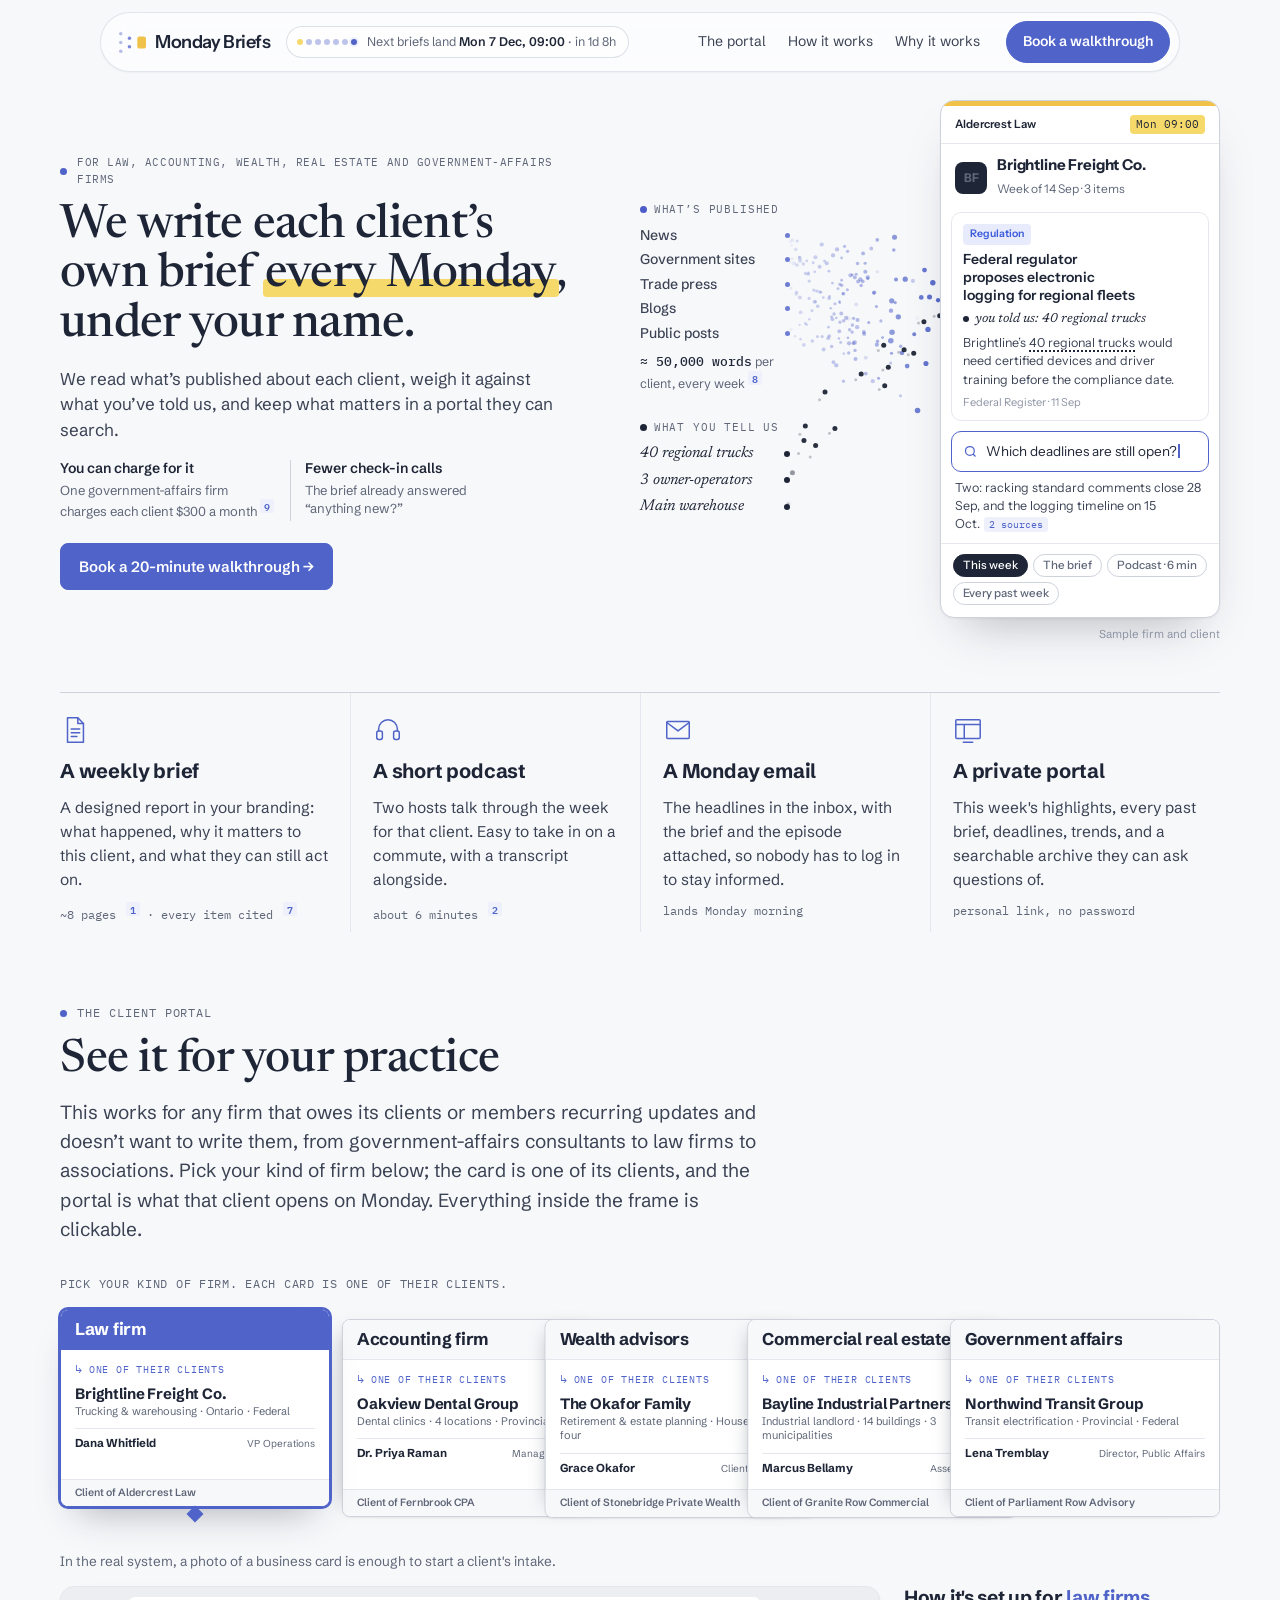
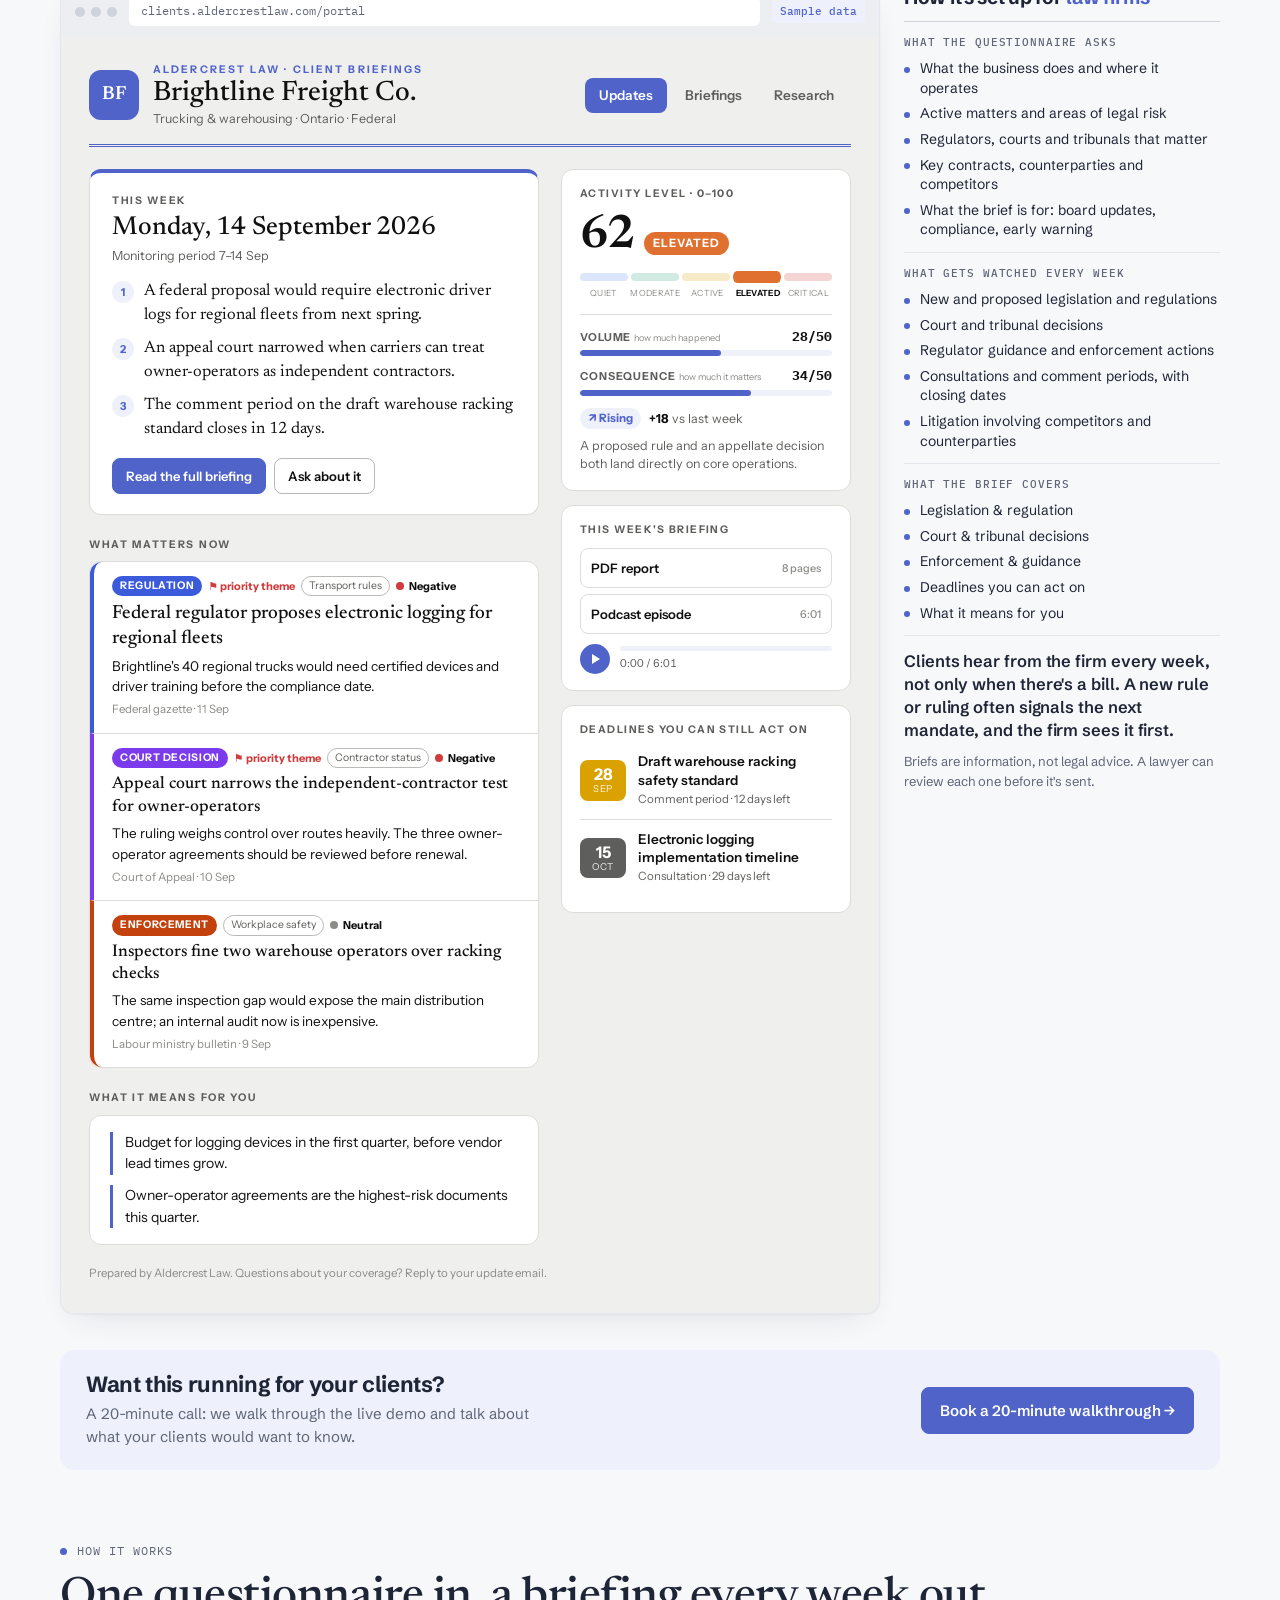
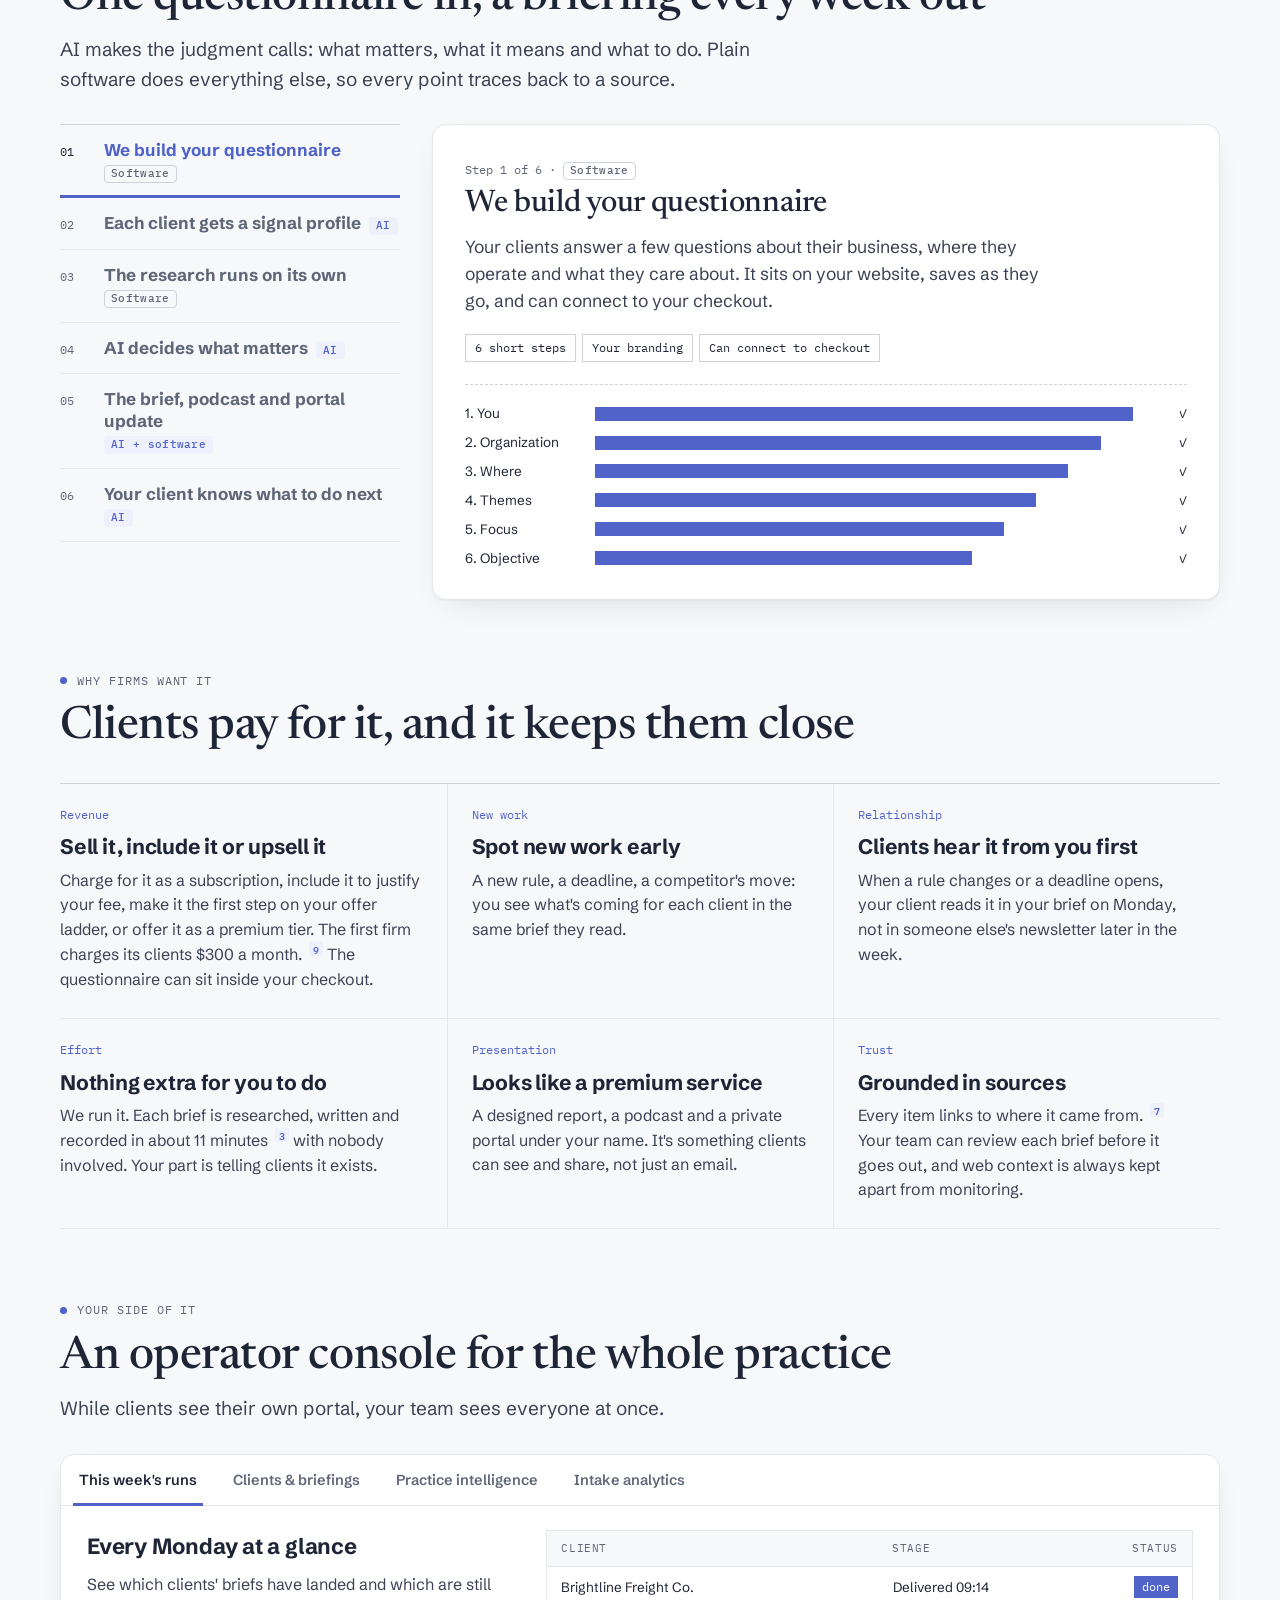
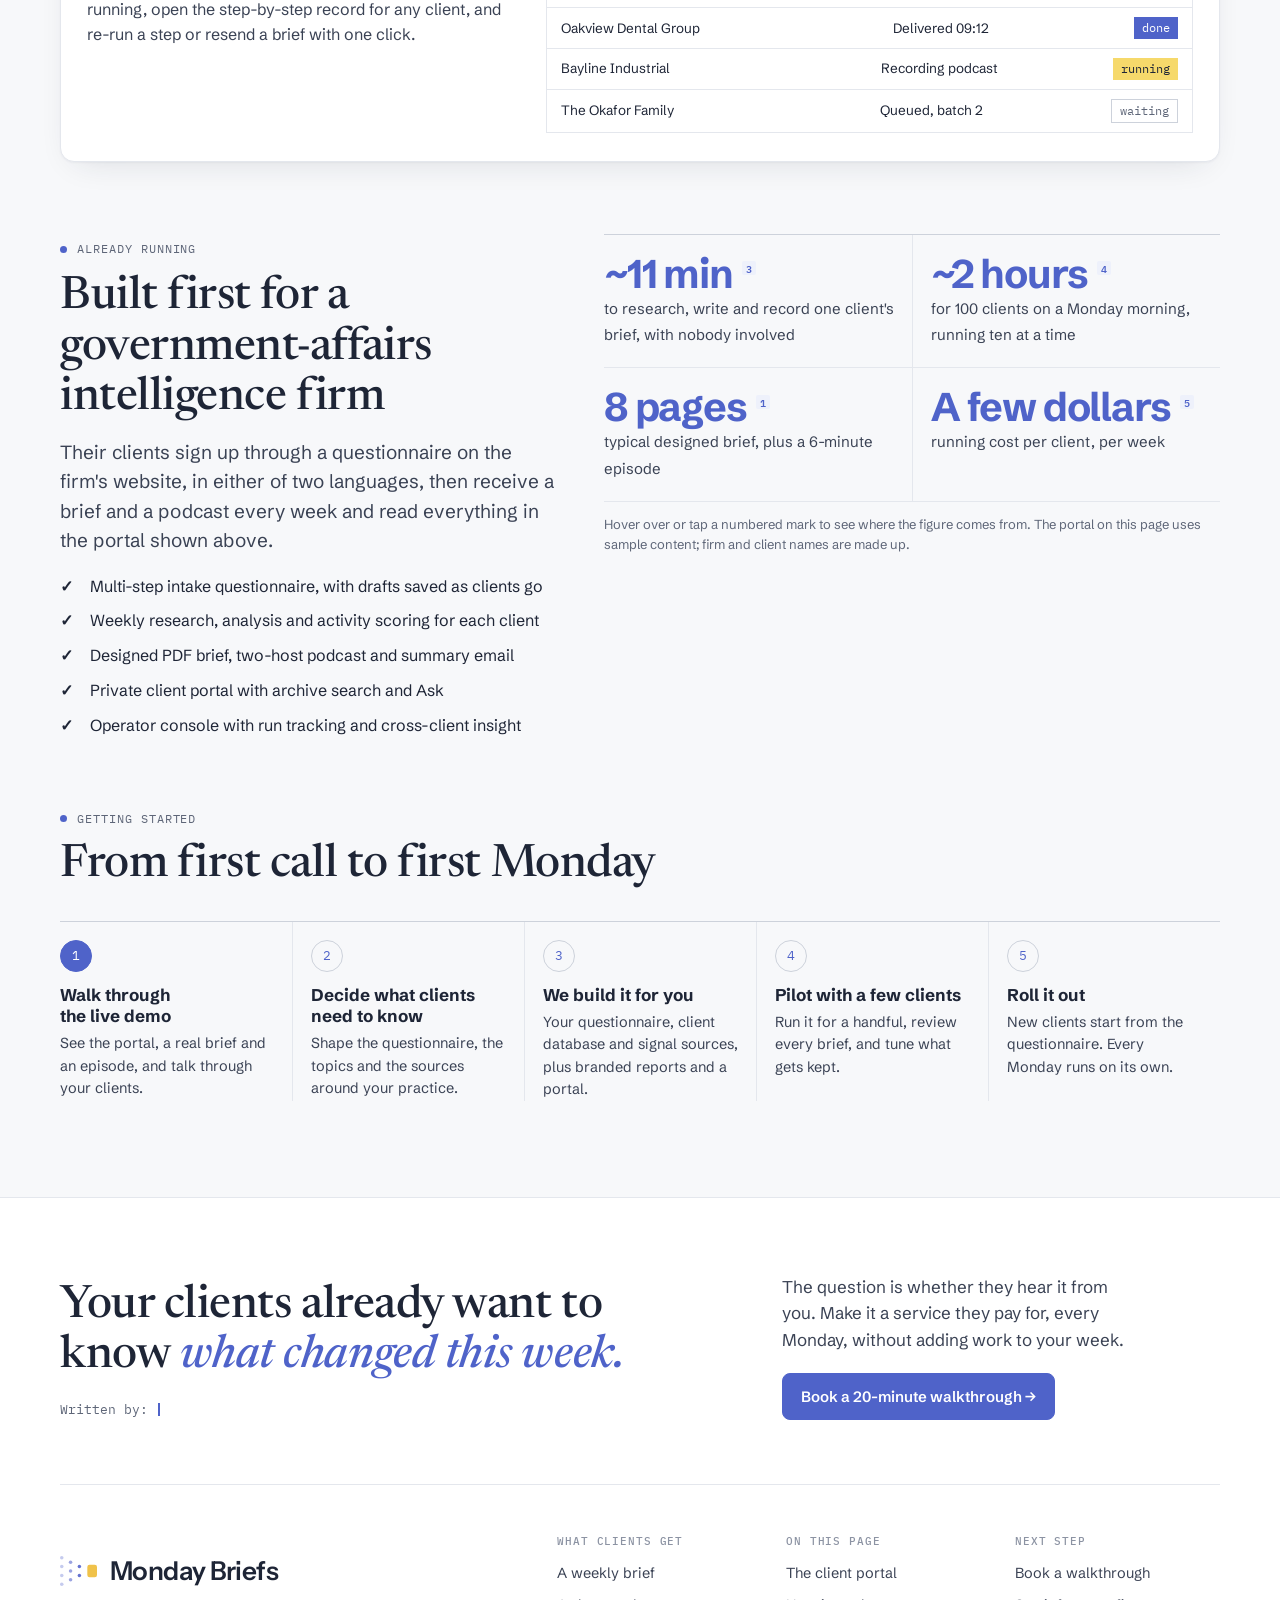
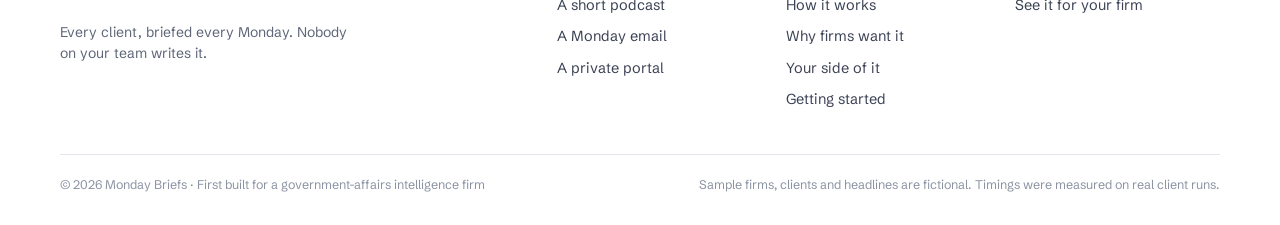
==== commit 6c555bff: "Share image: match the new headline Re-renders og.png (1200x630, same layout) with 'We write each cl" ====
--- a/index.html
+++ b/index.html
@@ -14,7 +14,10 @@
 <meta property="og:description" content="We write each client's own brief every Monday, under your name.">
 <meta property="og:url" content="https://mondaybriefs.com/">
 <meta property="og:site_name" content="Monday Briefs">
-<meta property="og:image" content="https://mondaybriefs.com/og.png">
+<meta property="og:image" content="https://mondaybriefs.com/og.png?v=2">
+<meta property="og:image:width" content="1200">
+<meta property="og:image:height" content="630">
+<meta name="twitter:image" content="https://mondaybriefs.com/og.png?v=2">
 <link rel="canonical" href="https://mondaybriefs.com/">
 <meta name="twitter:card" content="summary_large_image">
 <link rel="preconnect" href="https://fonts.googleapis.com">
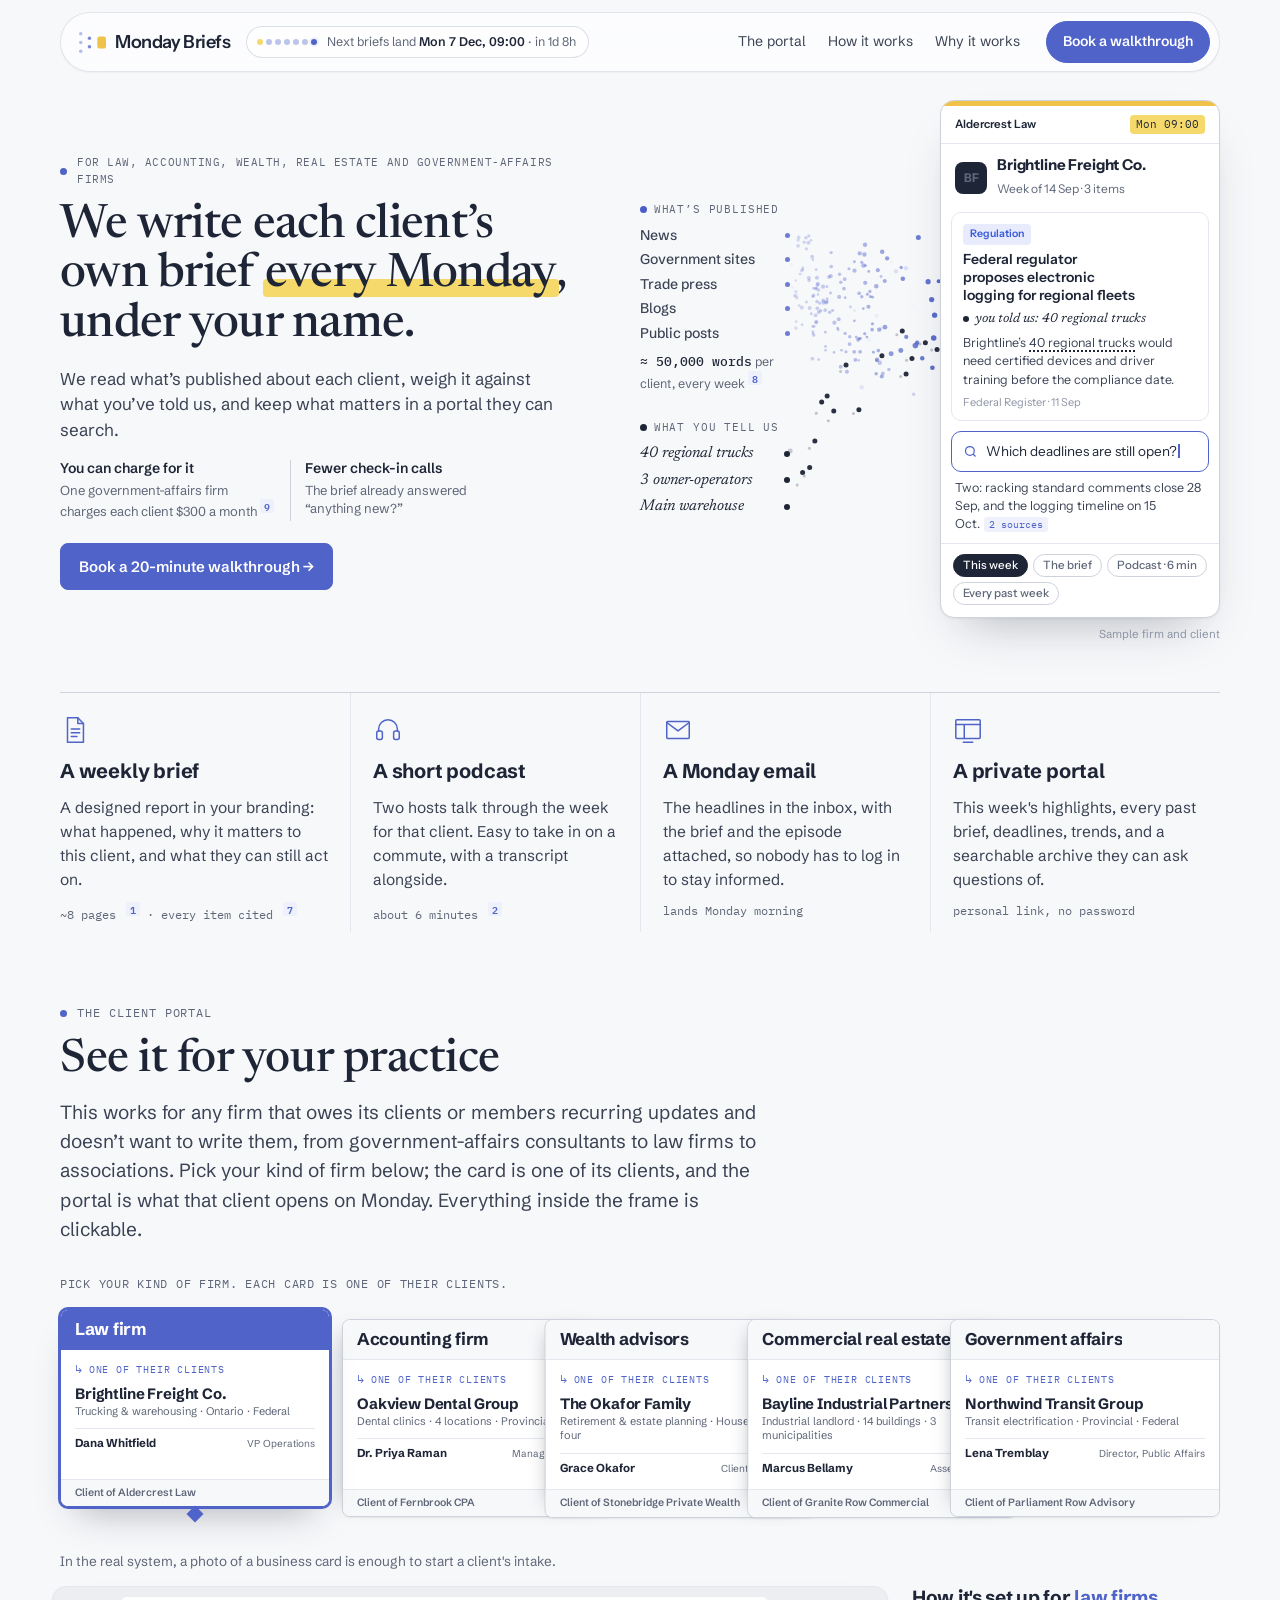
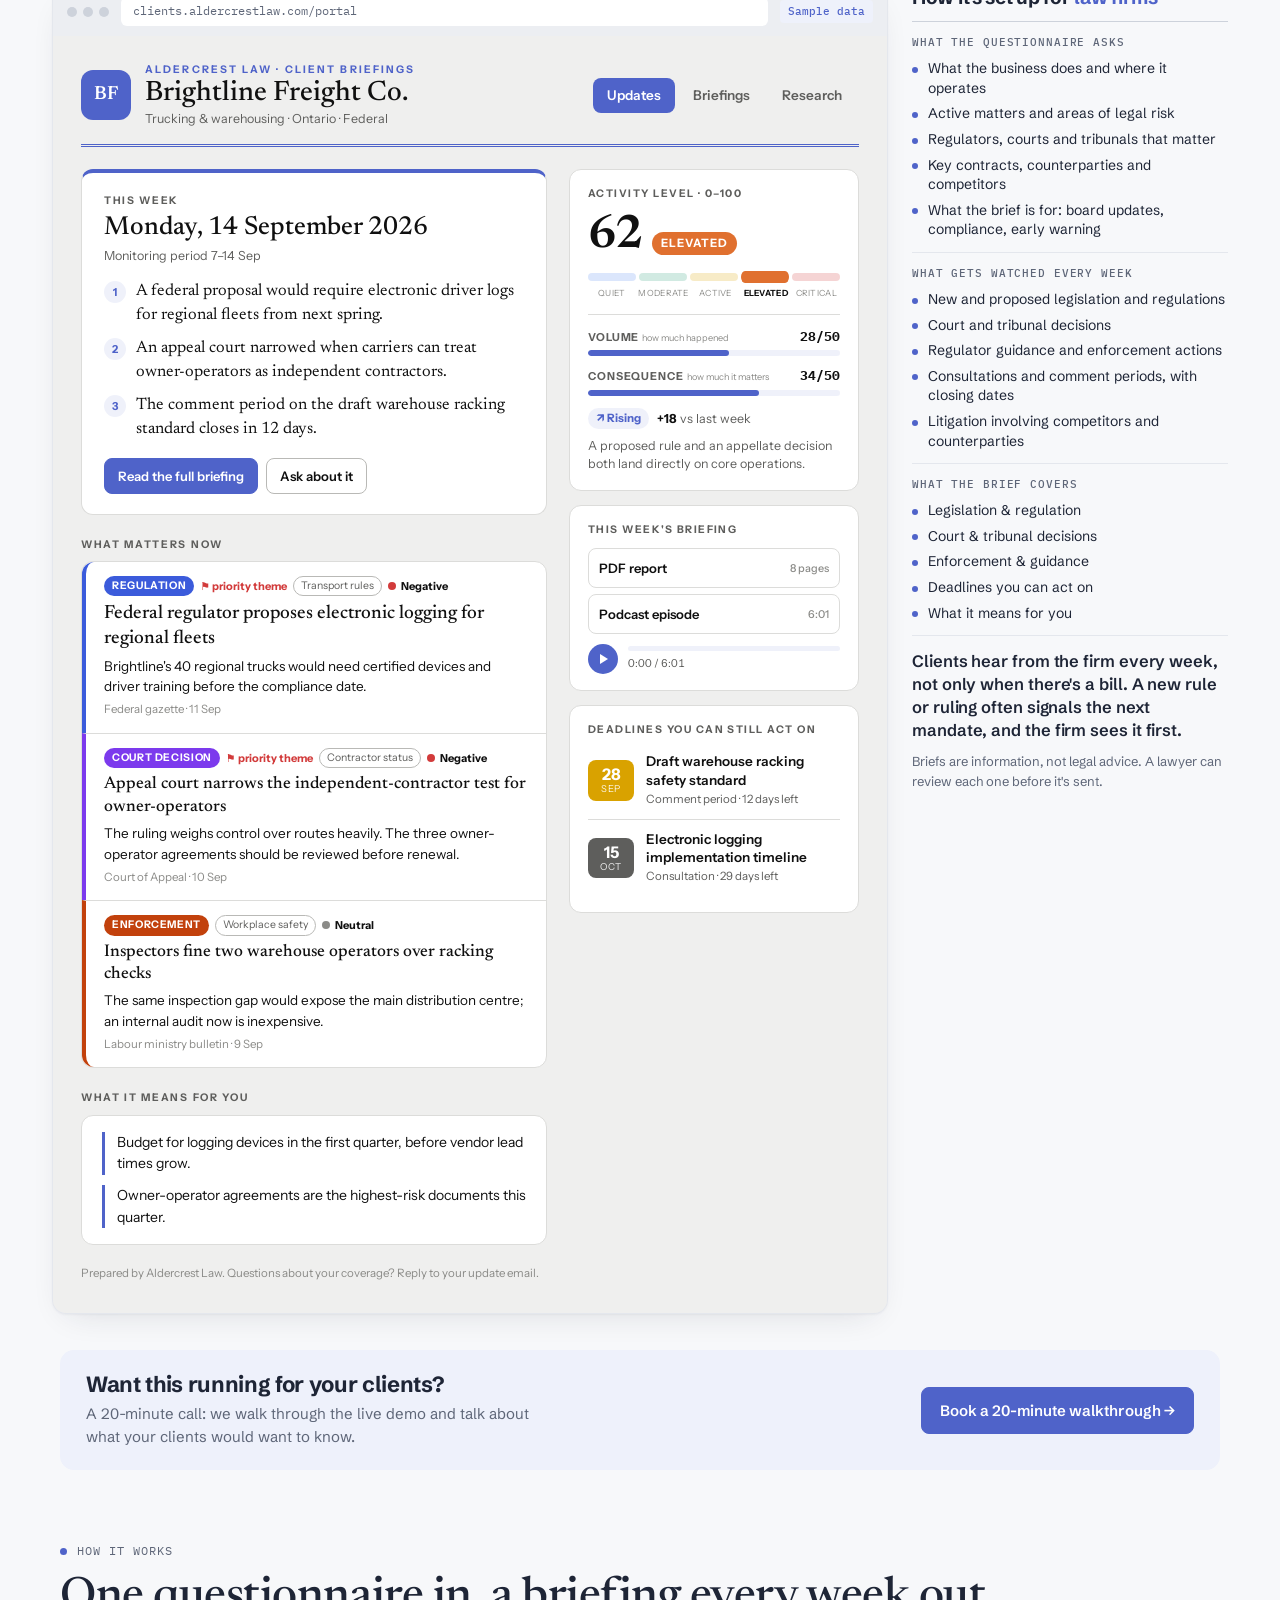
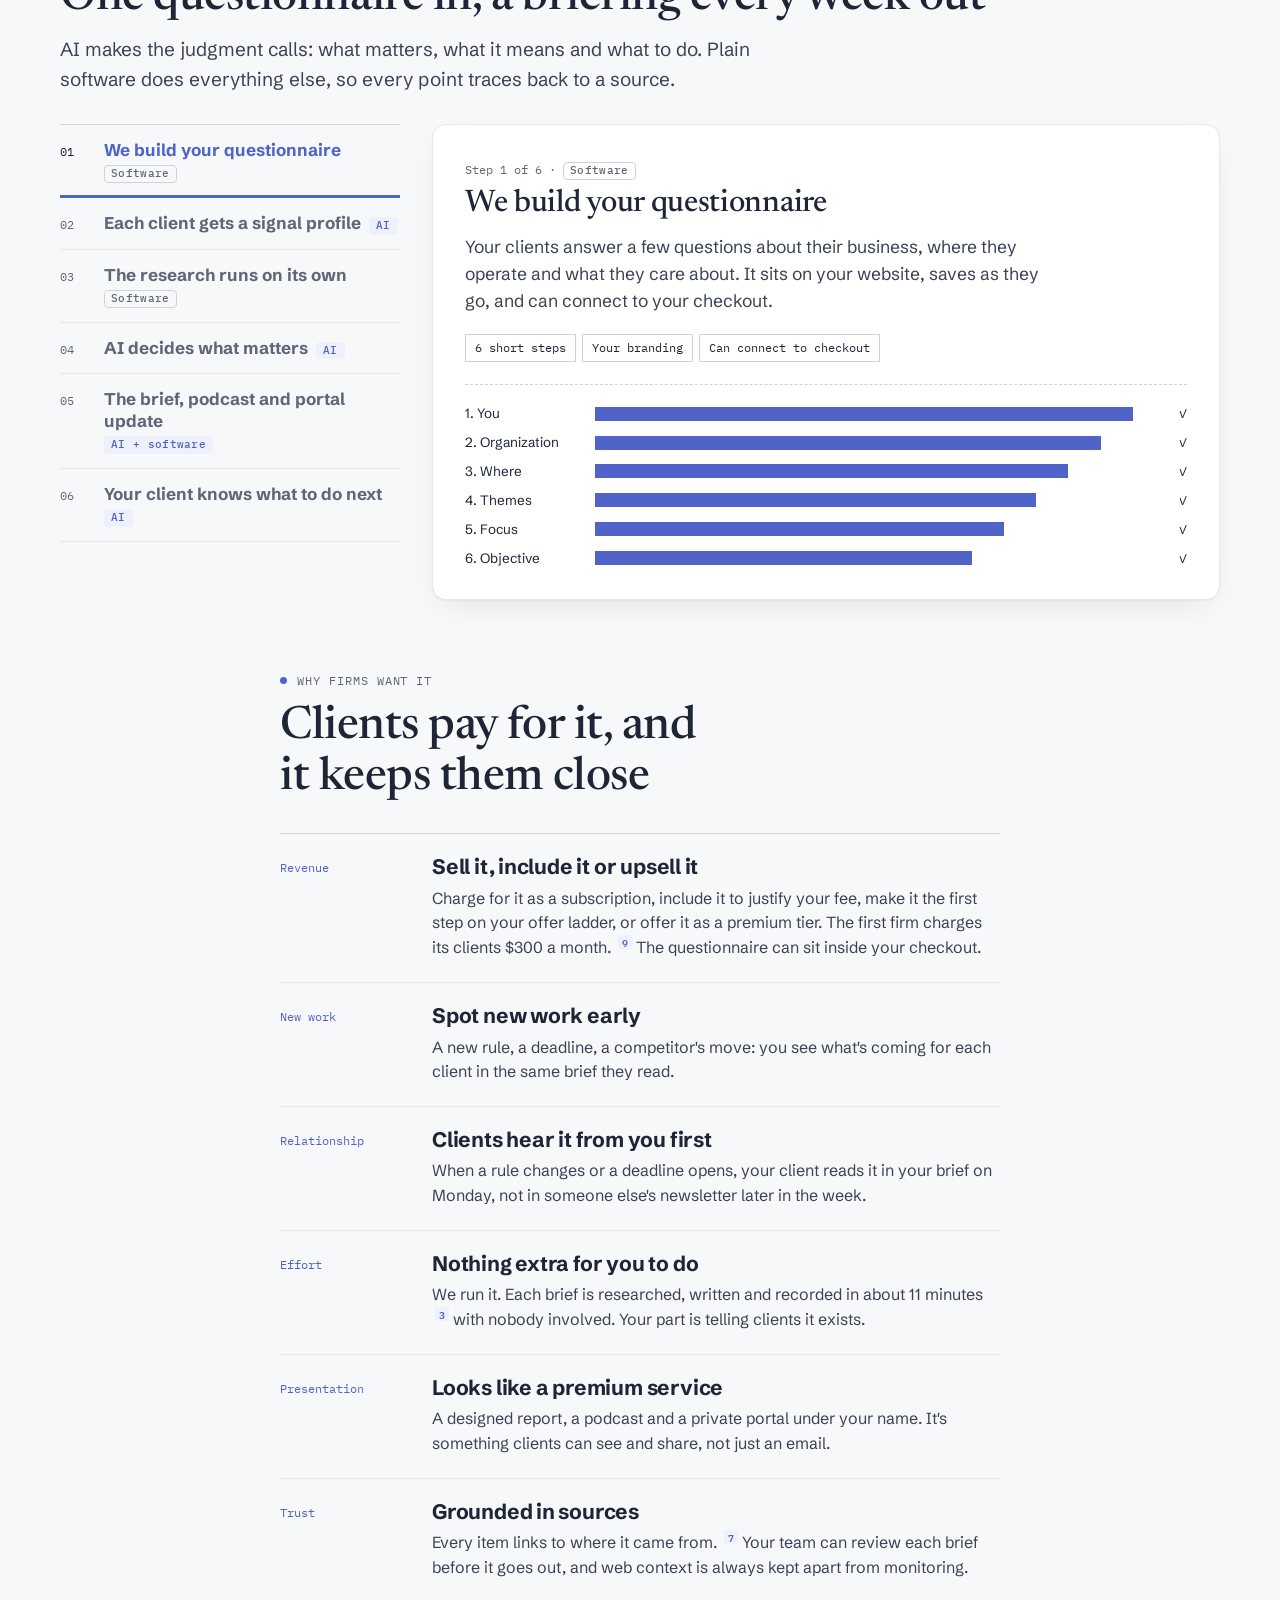
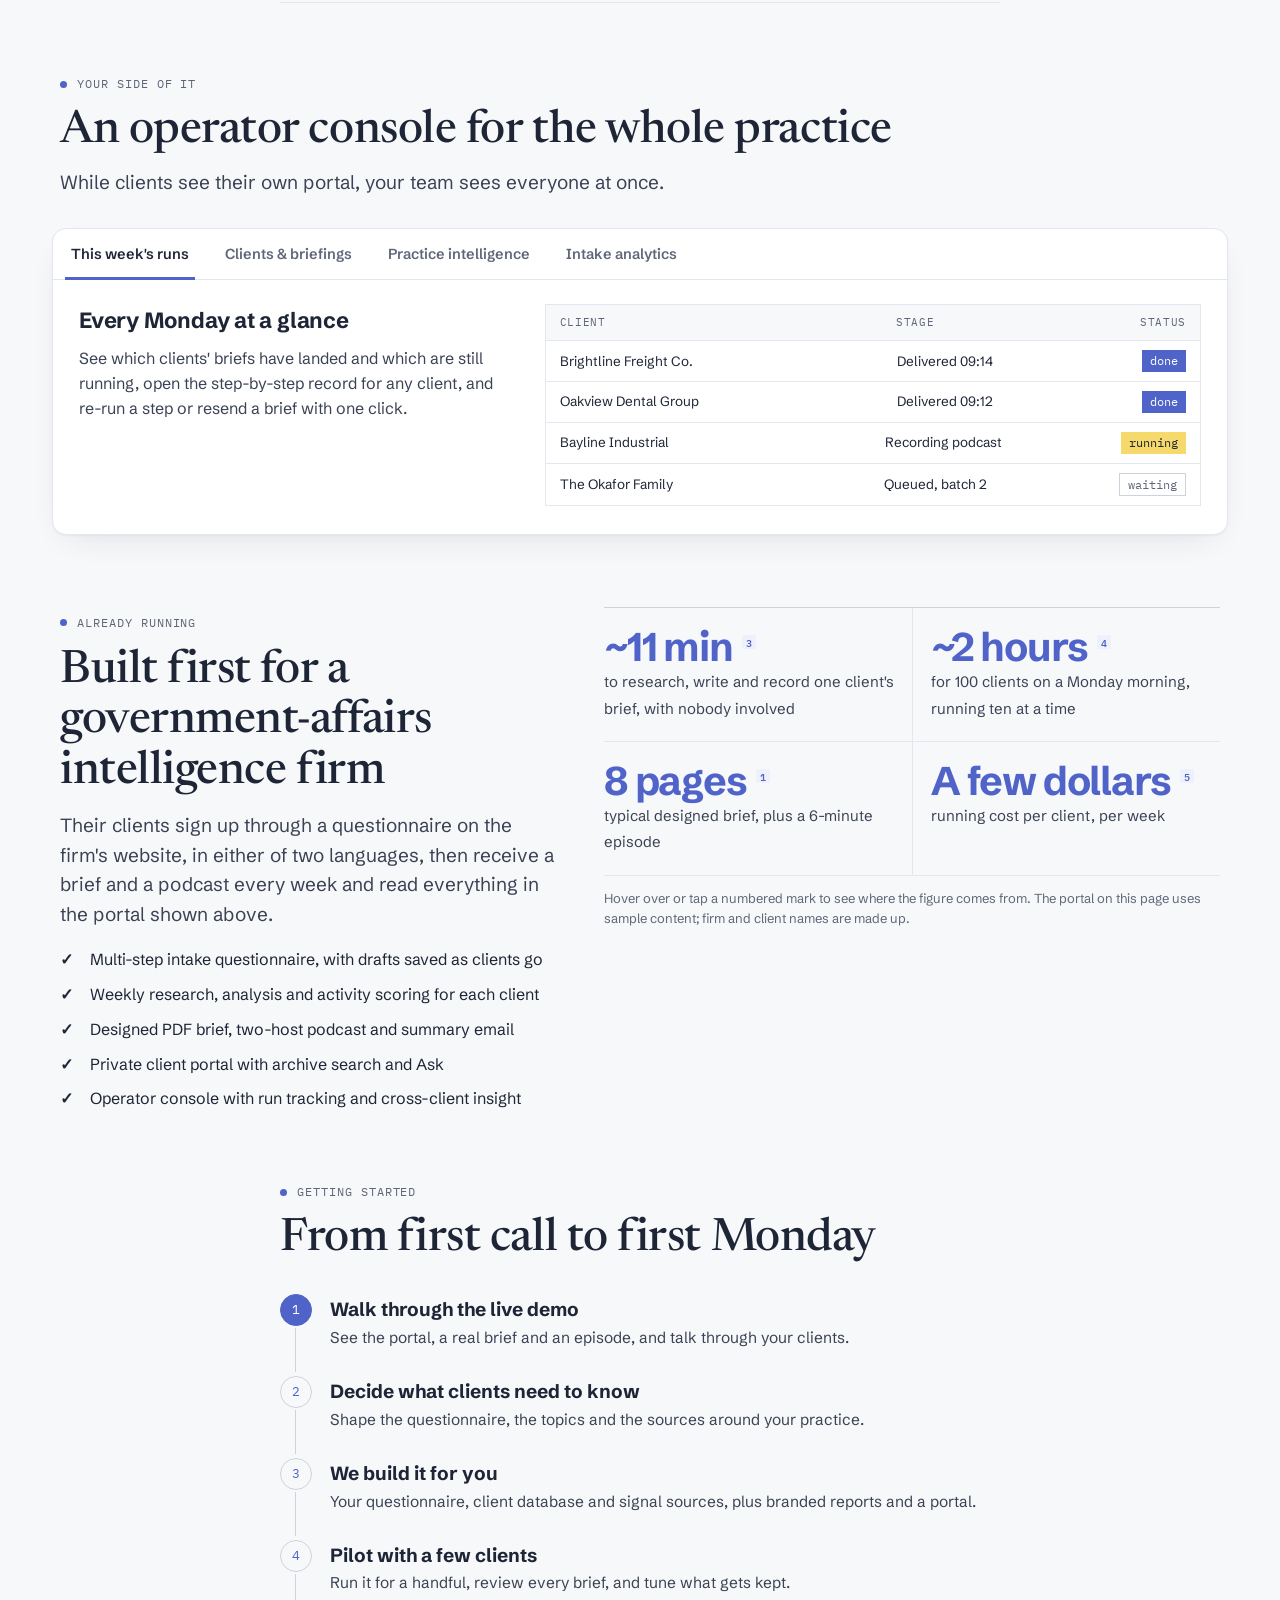
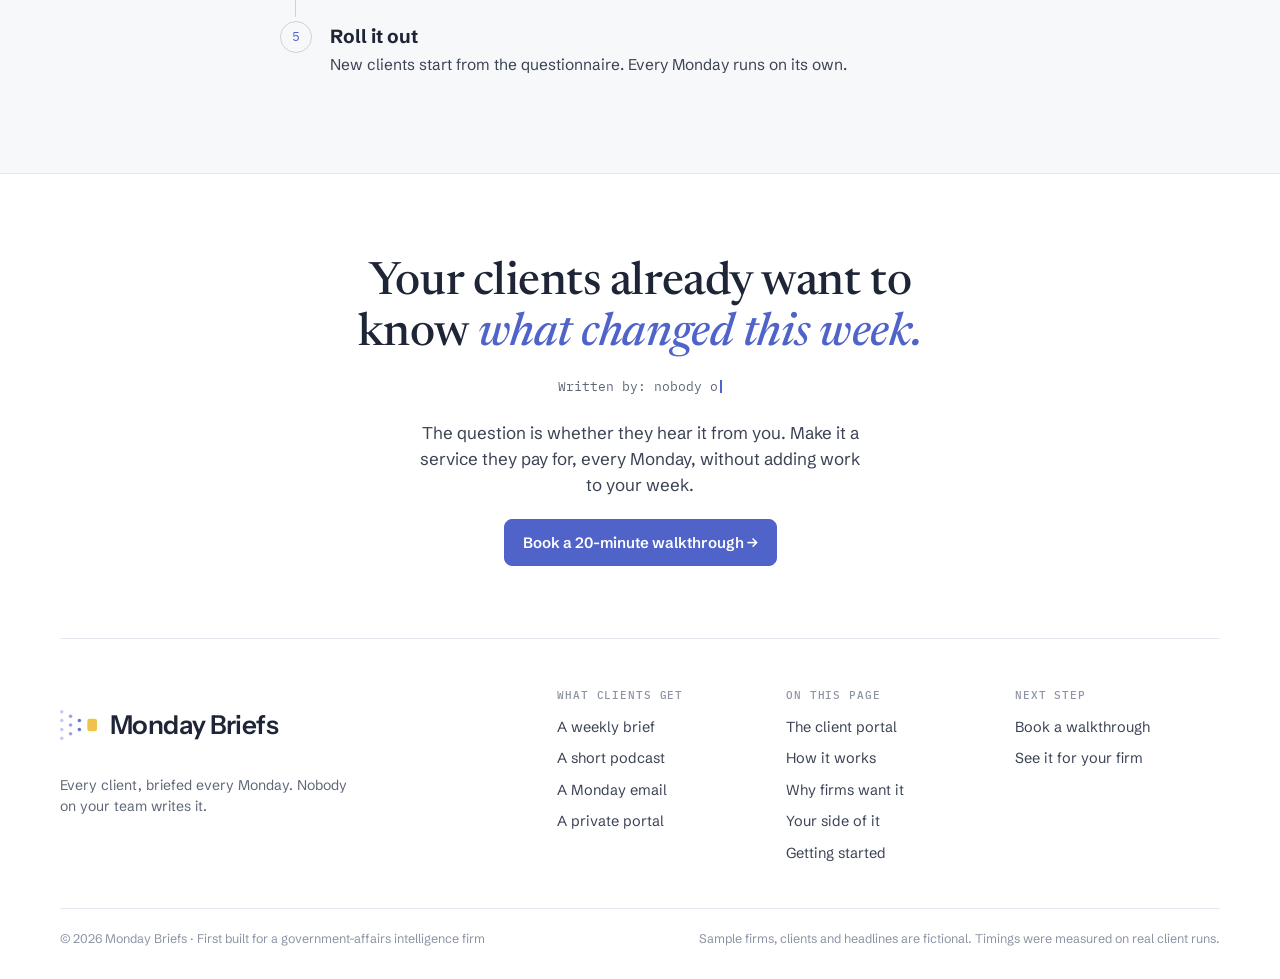
==== commit 4ad8ca12: "Vary section widths: reading column, standard, wide exhibits Lay the page out like a brief: text sec" ====
--- a/index.html
+++ b/index.html
@@ -112,8 +112,15 @@
 p { margin: 0; }
 button, input { font: inherit; color: inherit; }
 :focus-visible { outline: 1px solid var(--line-2); outline-offset: 3px; }
-.wrap { max-width: 1160px; margin: 0 auto; }
-.narrow { max-width: 720px; }
+/* widths, laid out like a brief: text in a reading column, exhibits run wide, all on one centre line */
+:root { --w-read: 720px; --w-std: 1160px; --w-wide: 1400px; }
+.wrap { max-width: var(--w-std); margin: 0 auto; }
+.page { max-width: var(--w-wide); margin: 0 auto; }
+.page > section { max-width: var(--w-std); margin-inline: auto; }
+.page > section.w-read { max-width: var(--w-read); }
+.page > section.w-wide { max-width: max(var(--w-std), min(var(--w-wide), 100% - 64px)); }
+.w-wide > * { max-width: var(--w-std); margin-inline: auto; }
+.w-wide > .exhibit { max-width: none; }
 .mono { font-family: var(--mono); }
 .rv { transition: transform 0.8s var(--ease), opacity 0.8s var(--ease); }
 .rv.pre { transform: translateY(24px); opacity: 0.35; }
@@ -127,7 +134,7 @@
 /* sticky header: frosted, with the next Monday */
 .site-head { position: sticky; top: env(safe-area-inset-top, 0px); z-index: 40; padding-top: 12px; pointer-events: none; }
 .site-head.scrolled .site-head-in { background: color-mix(in srgb, var(--surface) 80%, transparent); border-color: color-mix(in srgb, var(--line-2) 70%, transparent); box-shadow: 0 12px 32px -16px rgba(30, 37, 54, 0.28); }
-.site-head-in { pointer-events: auto; max-width: 1080px; margin: 0 auto; height: 60px; padding: 0 9px 0 18px; display: flex; align-items: center; gap: 16px; border-radius: 999px; background: color-mix(in srgb, var(--surface) 62%, transparent); -webkit-backdrop-filter: saturate(1.6) blur(18px); backdrop-filter: saturate(1.6) blur(18px); border: 1px solid color-mix(in srgb, var(--line-2) 55%, transparent); box-shadow: 0 1px 2px rgba(30, 37, 54, 0.04); transition: background-color 0.3s, border-color 0.3s, box-shadow 0.3s; }
+.site-head-in { pointer-events: auto; max-width: var(--w-std); margin: 0 auto; height: 60px; padding: 0 9px 0 18px; display: flex; align-items: center; gap: 16px; border-radius: 999px; background: color-mix(in srgb, var(--surface) 62%, transparent); -webkit-backdrop-filter: saturate(1.6) blur(18px); backdrop-filter: saturate(1.6) blur(18px); border: 1px solid color-mix(in srgb, var(--line-2) 55%, transparent); box-shadow: 0 1px 2px rgba(30, 37, 54, 0.04); transition: background-color 0.3s, border-color 0.3s, box-shadow 0.3s; }
 .brand { display: inline-flex; align-items: center; gap: 9px; color: var(--ink); text-decoration: none; flex: none; }
 .brand .mb-mark { height: 21px; width: 27px; }
 .brand-word { font-family: var(--pv-sans); font-size: 18px; font-weight: 600; letter-spacing: -0.024em; line-height: 1; white-space: nowrap; }
@@ -158,7 +165,7 @@
 .menu-btn span:last-child { transform: translateY(4px); }
 .site-head.menu-open .menu-btn span:first-child { transform: rotate(45deg); }
 .site-head.menu-open .menu-btn span:last-child { transform: rotate(-45deg); }
-.menu-panel { pointer-events: auto; position: absolute; left: 0; right: 0; top: calc(100% + 8px); max-width: 1080px; margin: 0 auto; display: grid; gap: 6px; padding: 12px; border-radius: 22px; background: color-mix(in srgb, var(--surface) 92%, transparent); -webkit-backdrop-filter: saturate(1.6) blur(18px); backdrop-filter: saturate(1.6) blur(18px); border: 1px solid color-mix(in srgb, var(--line-2) 70%, transparent); box-shadow: 0 18px 40px -18px rgba(30, 37, 54, 0.35); transform-origin: 50% 0; animation: menuin 0.26s var(--ease); }
+.menu-panel { pointer-events: auto; position: absolute; left: 0; right: 0; top: calc(100% + 8px); max-width: var(--w-std); margin: 0 auto; display: grid; gap: 6px; padding: 12px; border-radius: 22px; background: color-mix(in srgb, var(--surface) 92%, transparent); -webkit-backdrop-filter: saturate(1.6) blur(18px); backdrop-filter: saturate(1.6) blur(18px); border: 1px solid color-mix(in srgb, var(--line-2) 70%, transparent); box-shadow: 0 18px 40px -18px rgba(30, 37, 54, 0.35); transform-origin: 50% 0; animation: menuin 0.26s var(--ease); }
 @keyframes menuin { from { opacity: 0; transform: translateY(-6px) scale(0.98); } }
 .menu-next { display: flex; align-items: center; gap: 10px; padding: 6px 10px 12px; border-bottom: 1px solid var(--line); font-size: 13.5px; color: var(--slate); }
 .menu-next b { color: var(--ink); font-weight: 600; }
@@ -578,12 +585,11 @@
 .fp-vis { margin-top: 22px; border-top: 1px dashed var(--line-2); padding-top: 18px; }
 
 /* benefits */
-.bens { display: grid; grid-template-columns: repeat(3, 1fr); gap: 0; border-top: 1px solid var(--line-2); }
-.ben { padding: 22px 24px 26px 0; border-bottom: 1px solid var(--line); }
-.ben:not(:nth-child(3n + 1)) { padding-left: 24px; border-left: 1px solid var(--line); }
+.bens { display: grid; border-top: 1px solid var(--line-2); }
+.ben { display: grid; grid-template-columns: 128px minmax(0, 1fr); column-gap: 24px; padding: 20px 0 22px; border-bottom: 1px solid var(--line); }
 .ben h3 { font-size: 21px; font-weight: 700; letter-spacing: -0.01em; line-height: 1.2; }
-.ben p { font-size: 16px; color: var(--ink-2); margin-top: 8px; }
-.ben .k { font-family: var(--mono); font-size: 12px; color: var(--accent); display: block; margin-bottom: 10px; }
+.ben p { font-size: 16px; color: var(--ink-2); margin-top: 6px; }
+.ben .k { grid-row: 1 / span 2; font-family: var(--mono); font-size: 12px; color: var(--accent); padding-top: 5px; }
 
 /* console */
 .console { background: var(--surface); border: 1px solid var(--line); box-shadow: var(--shadow); border-radius: 14px; overflow: hidden; }
@@ -624,14 +630,14 @@
 .built li::before { content: "✓"; font-weight: 700; }
 
 /* start */
-.start { display: grid; grid-template-columns: repeat(5, 1fr); gap: 0; counter-reset: s; border-top: 1px solid var(--line-2); padding: 0; margin: 0; list-style: none; }
-.start li { counter-increment: s; padding: 18px 18px 0 0; }
-.start li + li { padding-left: 18px; border-left: 1px solid var(--line); }
-.start li::before { content: counter(s); display: grid; place-items: center; width: 30px; height: 30px; border-radius: 50%; border: 1.5px solid var(--ink); font-family: var(--mono); font-size: 13px; margin-bottom: 12px; }
-.start li::before { border-color: var(--line-2); color: var(--accent); }
+.start { display: grid; counter-reset: s; padding: 0; margin: 0; list-style: none; }
+.start li { counter-increment: s; display: grid; grid-template-columns: 30px minmax(0, 1fr); column-gap: 20px; position: relative; padding-bottom: 26px; }
+.start li:last-child { padding-bottom: 0; }
+.start li::before { content: counter(s); grid-row: 1 / span 2; display: grid; place-items: center; width: 30px; height: 30px; border-radius: 50%; border: 1.5px solid var(--line-2); background: var(--ground); color: var(--accent); font-family: var(--mono); font-size: 13px; }
+.start li:not(:last-child)::after { content: ""; position: absolute; left: 15px; top: 34px; bottom: 4px; width: 1px; background: var(--line-2); }
 .start li:first-child::before { background: var(--accent); color: var(--on-accent); border-color: var(--accent); }
-.start h3 { font-size: 17px; font-weight: 700; line-height: 1.25; }
-.start p { font-size: 14.5px; color: var(--ink-2); margin-top: 6px; }
+.start h3 { font-size: 19px; font-weight: 700; line-height: 1.25; padding-top: 4px; }
+.start p { font-size: 15.5px; color: var(--ink-2); margin-top: 4px; }
 
 /* logo: design handoff 1B, "Fifty Thousand to One" */
 .mb-mark { --mb-dot: #4C5CC9; --mb-o1: 0.32; --mb-o2: 0.56; --mb-o3: 0.86; --mb-s1: 0.40; --mb-s2: 0.72; display: block; flex: none; overflow: visible; }
@@ -642,15 +648,15 @@
 
 /* ending: closing call and footer on one sheet */
 .ending { margin-top: 96px; background: var(--surface); border-top: 1px solid var(--line); }
-.closing { display: grid; grid-template-columns: minmax(0, 1.2fr) minmax(0, 0.8fr); gap: 28px 64px; align-items: end; padding-block: 76px 64px; }
+.closing { display: grid; justify-items: center; gap: 22px; max-width: var(--w-read); margin-inline: auto; text-align: center; padding-block: 84px 72px; }
 .closing h2 { color: var(--ink); }
 .closing .hl { color: var(--accent); font-style: italic; }
 .byline { margin-top: 18px; font-family: var(--mono); font-size: 13px; color: var(--slate); min-height: 1.5em; }
 .caret { display: inline-block; width: 2px; height: 1em; background: var(--accent); vertical-align: -2px; margin-left: 2px; animation: blink 0.9s steps(1) infinite; }
 @keyframes blink { 50% { opacity: 0; } }
-.closing-side { display: grid; gap: 20px; justify-items: start; }
+.closing-side { display: grid; gap: 20px; justify-items: center; }
 @media (max-width: 560px) { .closing-side .btn { justify-self: stretch; justify-content: center; } }
-.closing-side p { font-size: 17px; line-height: 1.55; color: var(--ink-2); max-width: 36ch; }
+.closing-side p { font-size: 17px; line-height: 1.55; color: var(--ink-2); max-width: 44ch; }
 .foot { border-top: 1px solid var(--line); padding-block: 48px calc(30px + env(safe-area-inset-bottom, 0px)); color: var(--ink-2); }
 .foot-top { display: grid; grid-template-columns: minmax(0, 1fr) minmax(0, 1.45fr); gap: 40px; }
 .foot-brand { display: grid; gap: 12px; justify-items: start; }
@@ -664,7 +670,7 @@
 .foot-bottom { display: flex; flex-wrap: wrap; justify-content: space-between; gap: 8px 24px; margin-top: 44px; padding-top: 20px; border-top: 1px solid var(--line); font-size: 12.5px; color: var(--faint); }
 @media (max-width: 860px) {
   .ending { margin-top: 64px; }
-  .closing { grid-template-columns: 1fr; gap: 22px; align-items: start; padding-block: 52px 44px; }
+  .closing { padding-block: 52px 44px; }
   .foot-top { grid-template-columns: 1fr; gap: 32px; }
 }
 @media (max-width: 540px) {
@@ -697,14 +703,8 @@
   .get:nth-child(n + 3) { border-top: 1px solid var(--line); }
   .pv-grid { grid-template-columns: 1fr; }
   .flow { grid-template-columns: 1fr; }
-  .bens { grid-template-columns: 1fr 1fr; }
-  .ben:not(:nth-child(3n + 1)) { padding-left: 0; border-left: 0; }
-  .ben:nth-child(even) { padding-left: 20px; border-left: 1px solid var(--line); }
   .con-panel { grid-template-columns: 1fr; }
   .proof { grid-template-columns: 1fr; }
-  .start { grid-template-columns: 1fr 1fr; }
-  .start li + li { padding-left: 0; border-left: 0; }
-  .start li:nth-child(even) { padding-left: 18px; border-left: 1px solid var(--line); }
 }
 @media (max-width: 640px) {
   body { font-size: 16px; }
@@ -714,8 +714,10 @@
   .sk-audio { width: 220px; }
   .sk-mail { width: 230px; top: 140px; }
   .sk-dl { width: 210px; top: 290px; right: 0; }
-  .gets, .bens, .dossier, .nums, .start, .pv-two, .dos-value { grid-template-columns: 1fr; }
-  .get + .get, .dos + .dos, .num:nth-child(even), .ben:nth-child(even), .start li:nth-child(even) { padding-left: 0; border-left: 0; }
+  .gets, .dossier, .nums, .pv-two, .dos-value { grid-template-columns: 1fr; }
+  .ben { grid-template-columns: 1fr; }
+  .ben .k { grid-row: auto; padding: 0 0 8px; }
+  .get + .get, .dos + .dos, .num:nth-child(even) { padding-left: 0; border-left: 0; }
   .get + .get, .dos + .dos { border-top: 1px solid var(--line); }
   .pv { padding: 16px 14px 20px; }
   .pv-org { font-size: 22px; }
@@ -854,7 +856,7 @@
   </header>
 </div>
 </div>
-<div class="wrap">
+<div class="page">
 
   <section id="gets" style="padding-top:0">
     <div class="gets">
@@ -885,7 +887,7 @@
     </div>
   </section>
 
-  <section id="portal">
+  <section id="portal" class="w-wide">
     <div class="sec-top rv">
       <span class="eyebrow">The client portal</span>
       <h2>See it for your practice</h2>
@@ -896,7 +898,7 @@
       <div class="cards" role="radiogroup" aria-labelledby="pickLabel" id="cards"></div>
       <p class="pick-note">In the real system, a photo of a business card is enough to start a client's intake.</p>
     </div>
-    <div class="portal-split">
+    <div class="portal-split exhibit">
     <div class="frame">
       <div class="frame-bar">
         <div class="dots" aria-hidden="true"><i></i><i></i><i></i></div>
@@ -945,7 +947,7 @@
     </div>
   </section>
 
-  <section id="why">
+  <section id="why" class="w-read">
     <div class="sec-top rv">
       <span class="eyebrow">Why firms want it</span>
       <h2>Clients pay for it, and it keeps them close</h2>
@@ -960,13 +962,13 @@
     </div>
   </section>
 
-  <section id="console">
+  <section id="console" class="w-wide">
     <div class="sec-top rv">
       <span class="eyebrow">Your side of it</span>
       <h2>An operator console for the whole practice</h2>
       <p class="lede">While clients see their own portal, your team sees everyone at once.</p>
     </div>
-    <div class="console">
+    <div class="console exhibit">
       <div class="con-tabs" role="tablist" aria-label="Console views" id="conTabs">
         <button class="con-tab" role="tab" type="button" aria-selected="true" data-c="runs" id="ct-runs" aria-controls="conPanel">This week's runs</button>
         <button class="con-tab" role="tab" type="button" aria-selected="false" data-c="clients" id="ct-clients" aria-controls="conPanel" tabindex="-1">Clients &amp; briefings</button>
@@ -1003,7 +1005,7 @@
     </div>
   </section>
 
-  <section id="start">
+  <section id="start" class="w-read">
     <div class="sec-top rv">
       <span class="eyebrow">Getting started</span>
       <h2>From first call to first Monday</h2>
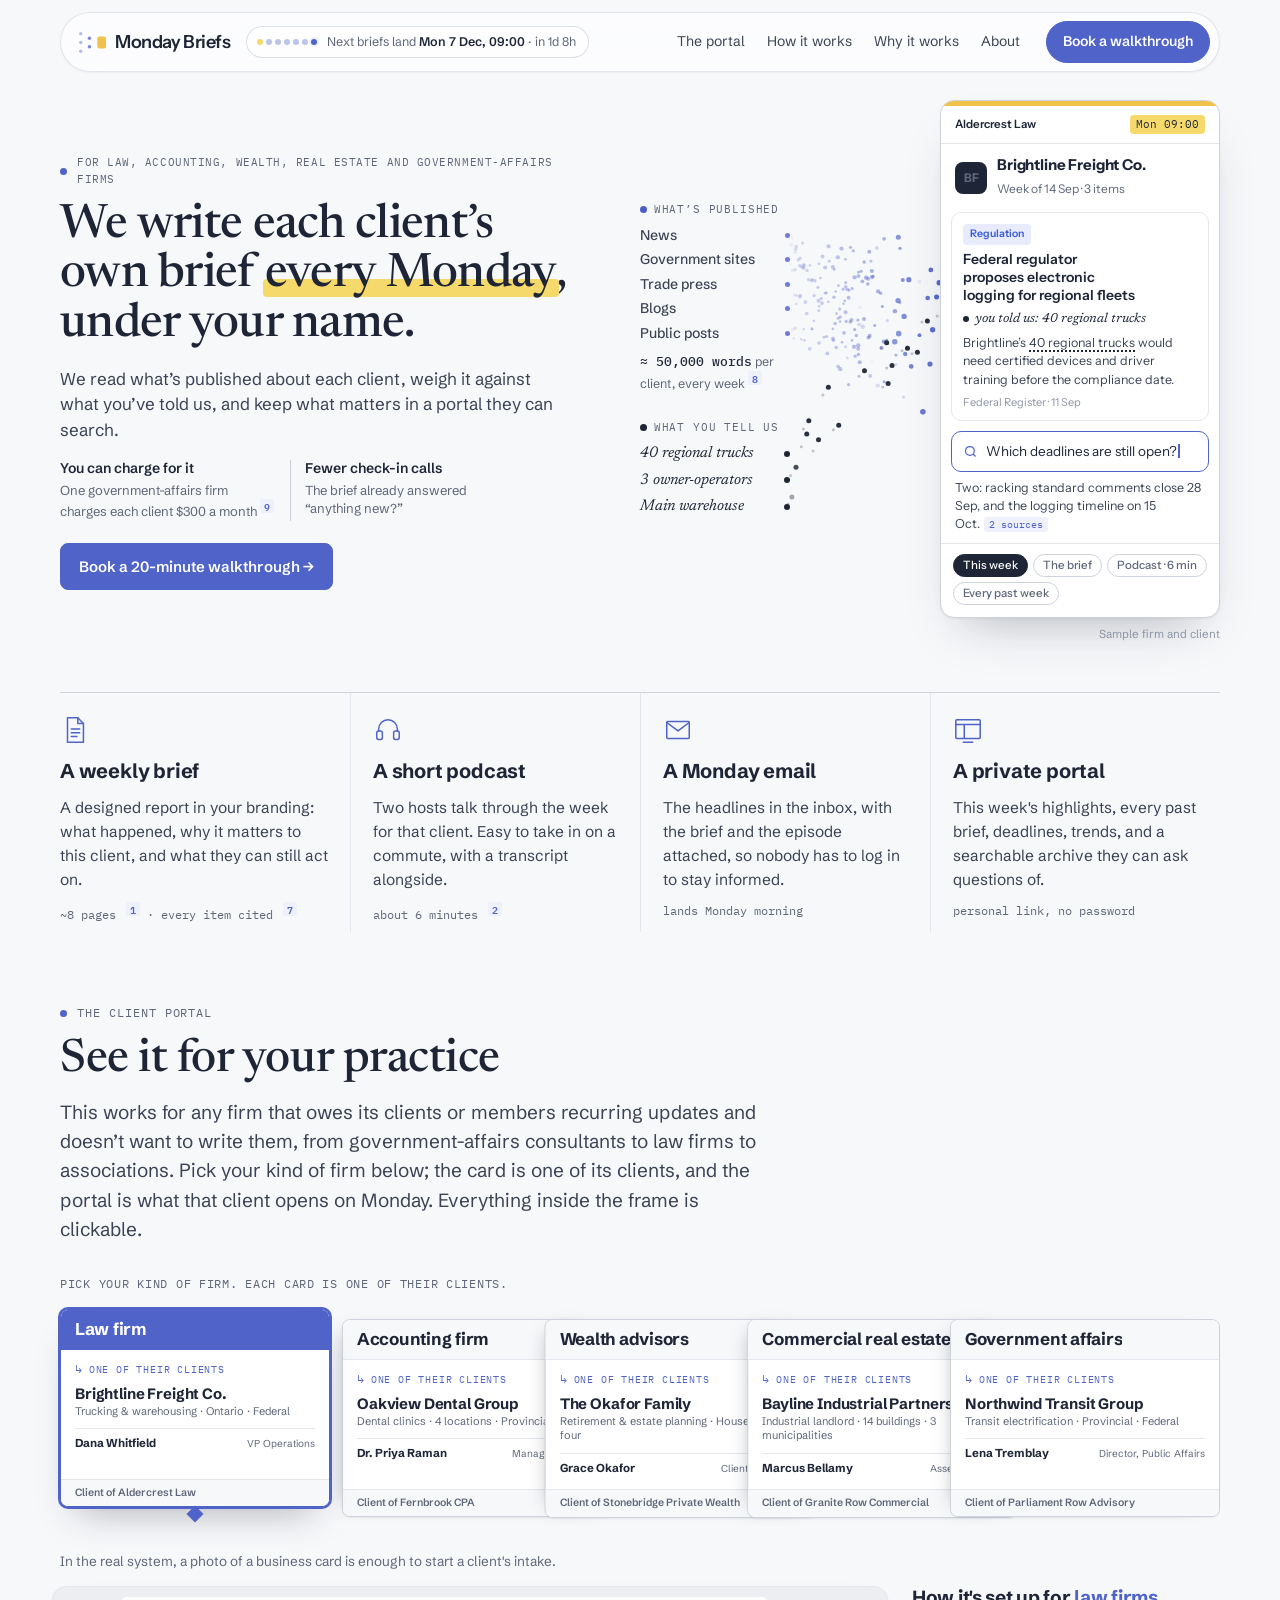
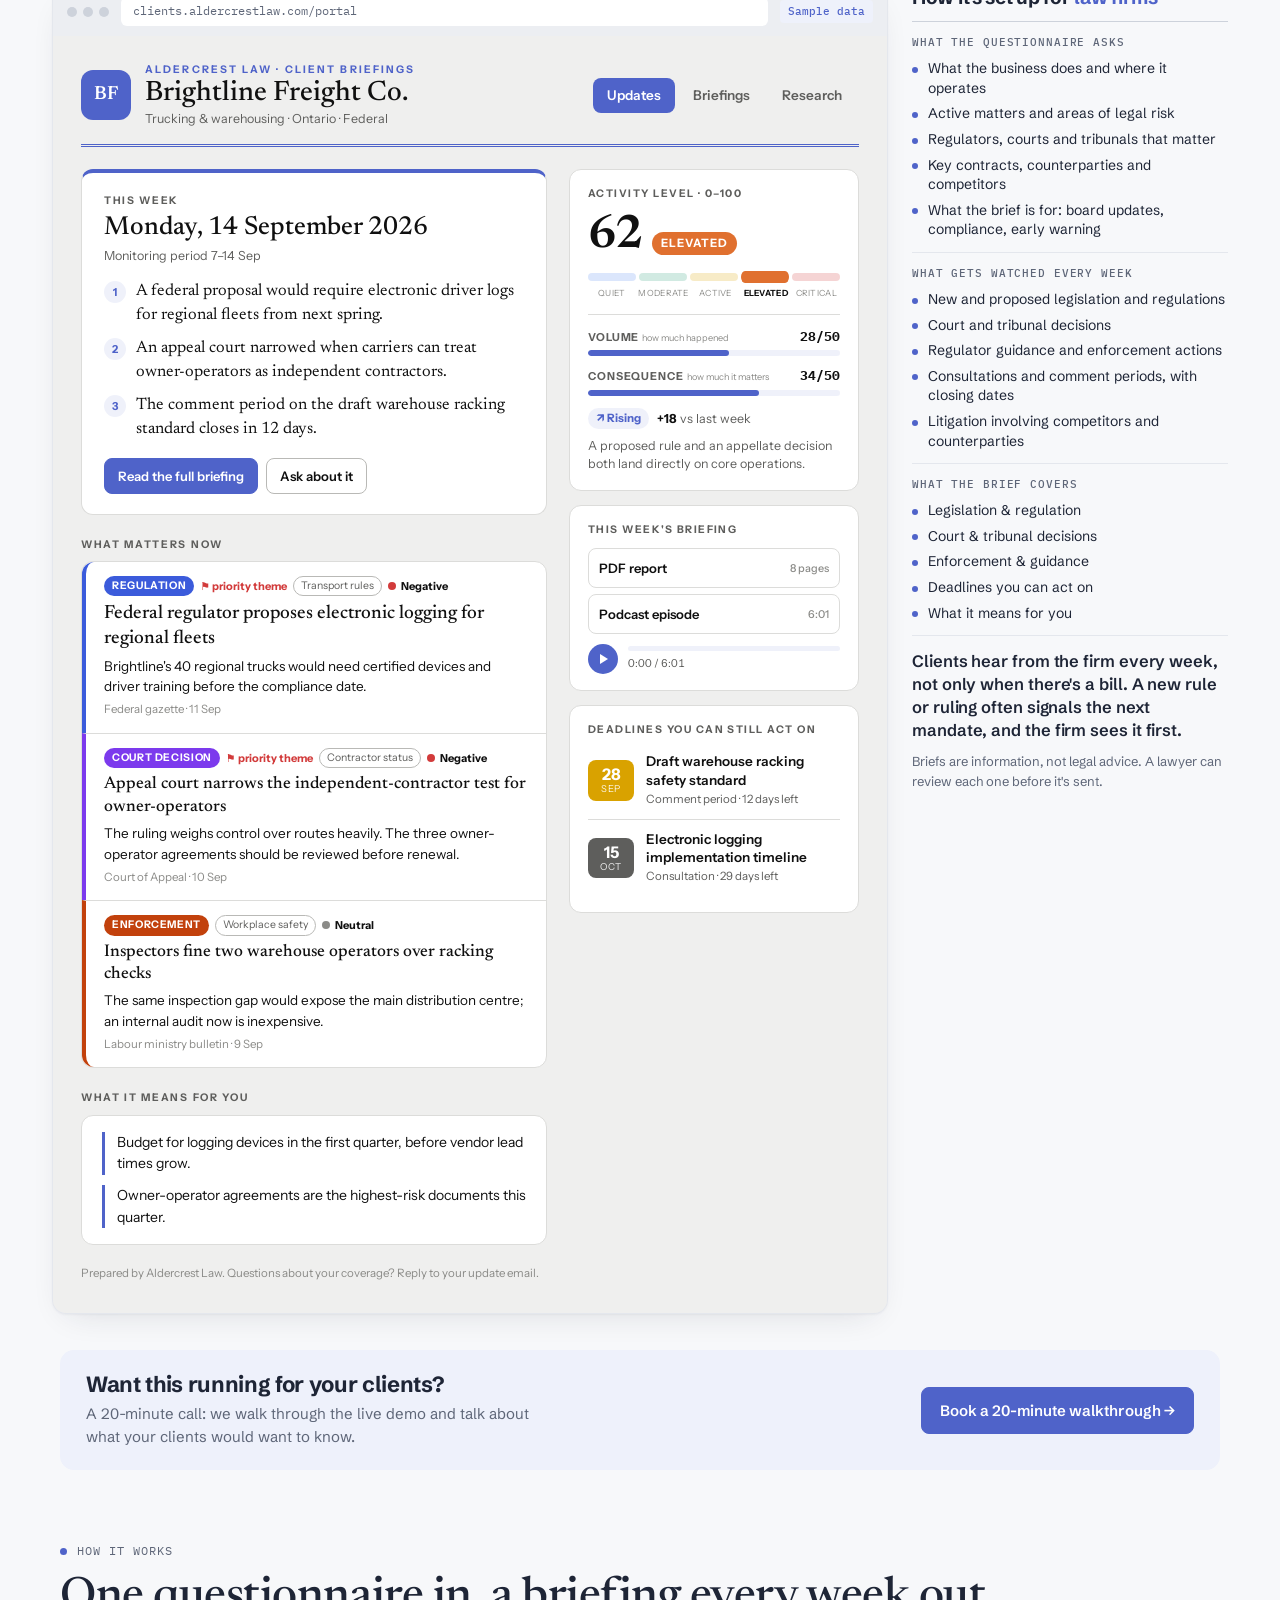
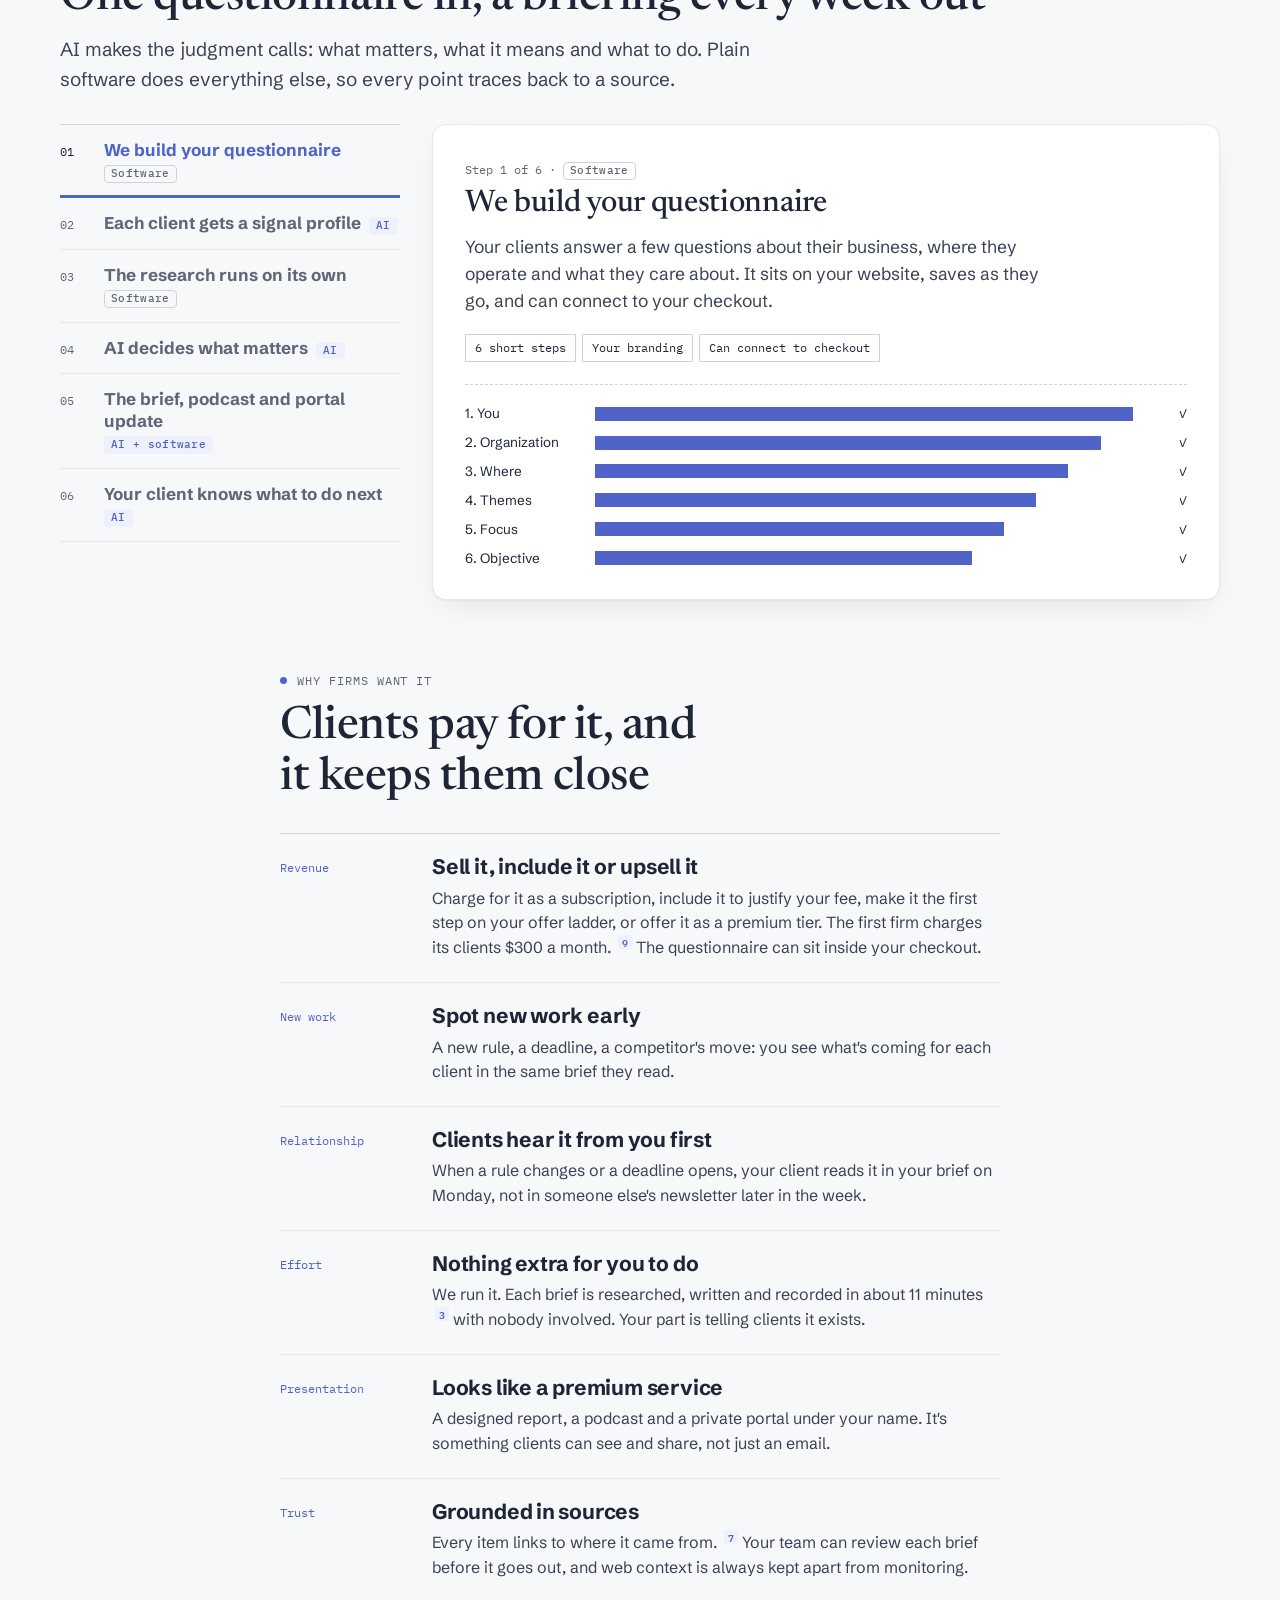
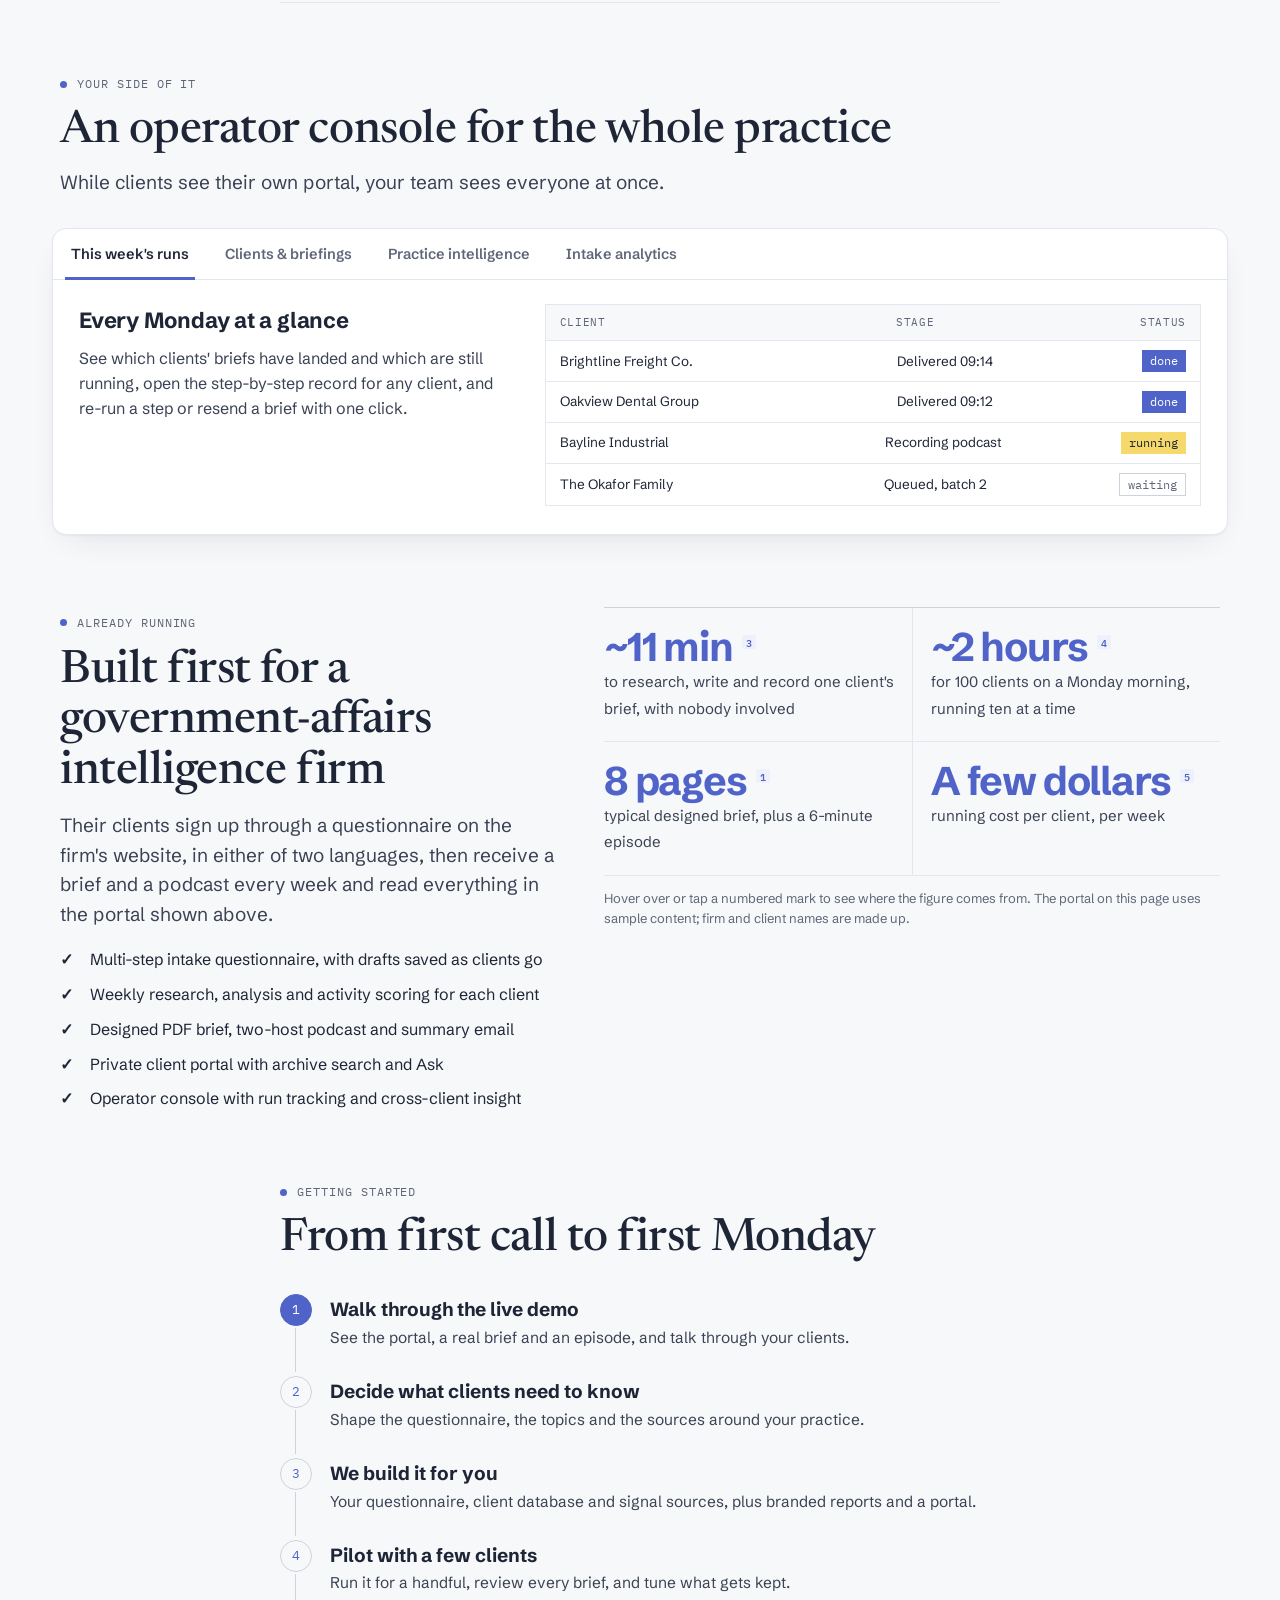
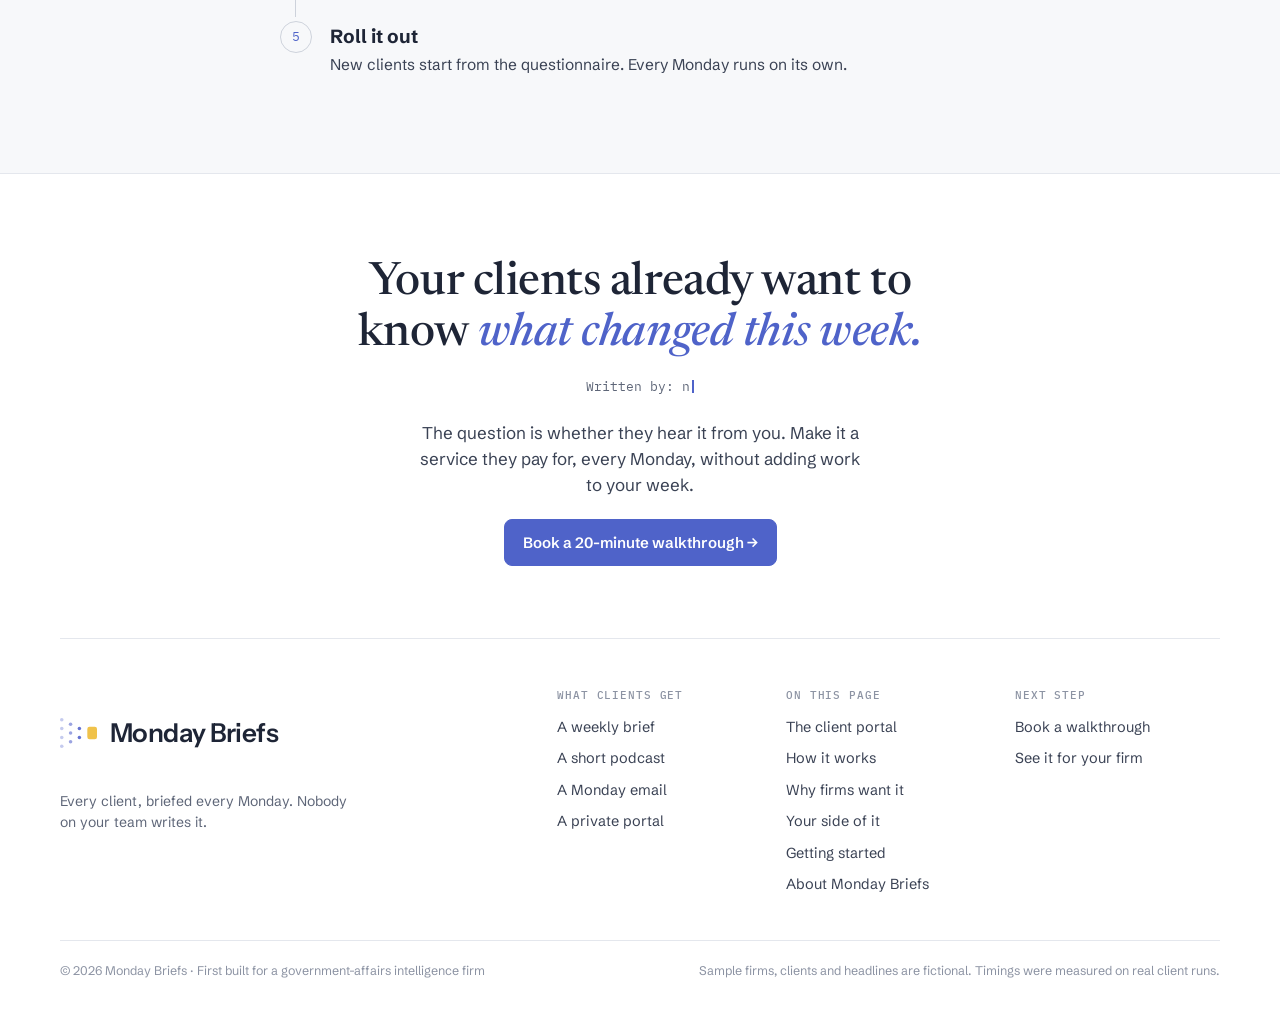
==== commit 75f2151d: "Add /about page for AI search, plus sitemap and robots A crawlable about page: value-prop sentence, " ====
--- a/index.html
+++ b/index.html
@@ -754,6 +754,7 @@
       <a href="#portal">The portal</a>
       <a href="#how">How it works</a>
       <a href="#why">Why it works</a>
+      <a href="/about">About</a>
     </nav>
     <a class="btn btn-accent head-cta" href="https://cal.com/james-pinder/walkthrough-monday-brief" target="_blank" rel="noopener"><span class="cta-long">Book a walkthrough</span><span class="cta-short">Book a call</span></a>
     <button class="menu-btn" type="button" id="menuBtn" aria-expanded="false" aria-controls="menuPanel" aria-label="Open menu"><span></span><span></span></button>
@@ -765,6 +766,7 @@
       <a href="#how">How it works</a>
       <a href="#why">Why firms want it</a>
       <a href="#start">Getting started</a>
+      <a href="/about">About Monday Briefs</a>
     </nav>
     <a class="btn btn-accent menu-cta" href="https://cal.com/james-pinder/walkthrough-monday-brief" target="_blank" rel="noopener">Book a 20-minute walkthrough →</a>
   </div>
@@ -1040,7 +1042,7 @@
       </div>
       <nav class="foot-cols" aria-label="Footer">
         <div><h4>What clients get</h4><ul><li><a href="#gets">A weekly brief</a></li><li><a href="#gets">A short podcast</a></li><li><a href="#gets">A Monday email</a></li><li><a href="#portal">A private portal</a></li></ul></div>
-        <div><h4>On this page</h4><ul><li><a href="#portal">The client portal</a></li><li><a href="#how">How it works</a></li><li><a href="#why">Why firms want it</a></li><li><a href="#console">Your side of it</a></li><li><a href="#start">Getting started</a></li></ul></div>
+        <div><h4>On this page</h4><ul><li><a href="#portal">The client portal</a></li><li><a href="#how">How it works</a></li><li><a href="#why">Why firms want it</a></li><li><a href="#console">Your side of it</a></li><li><a href="#start">Getting started</a></li><li><a href="/about">About Monday Briefs</a></li></ul></div>
         <div><h4>Next step</h4><ul><li><a href="https://cal.com/james-pinder/walkthrough-monday-brief" target="_blank" rel="noopener">Book a walkthrough</a></li><li><a href="#portal">See it for your firm</a></li></ul></div>
       </nav>
     </div>
